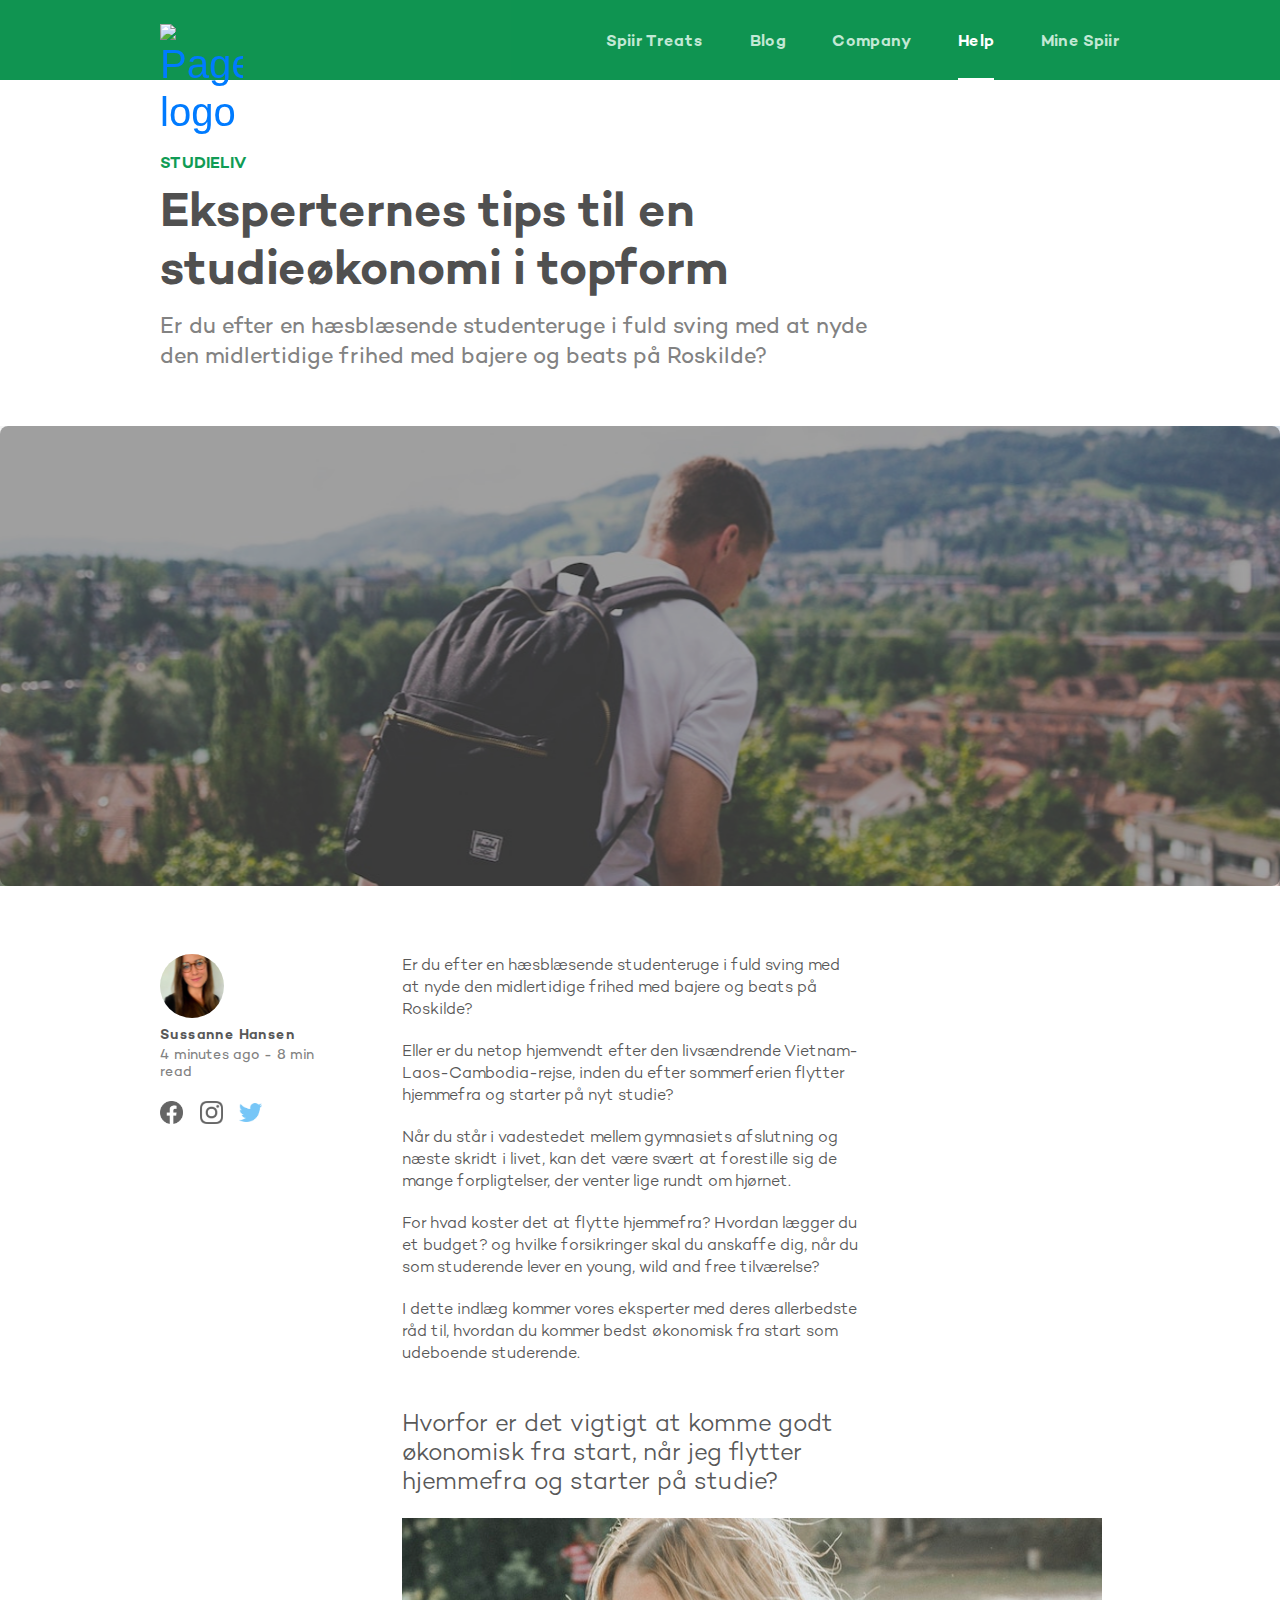
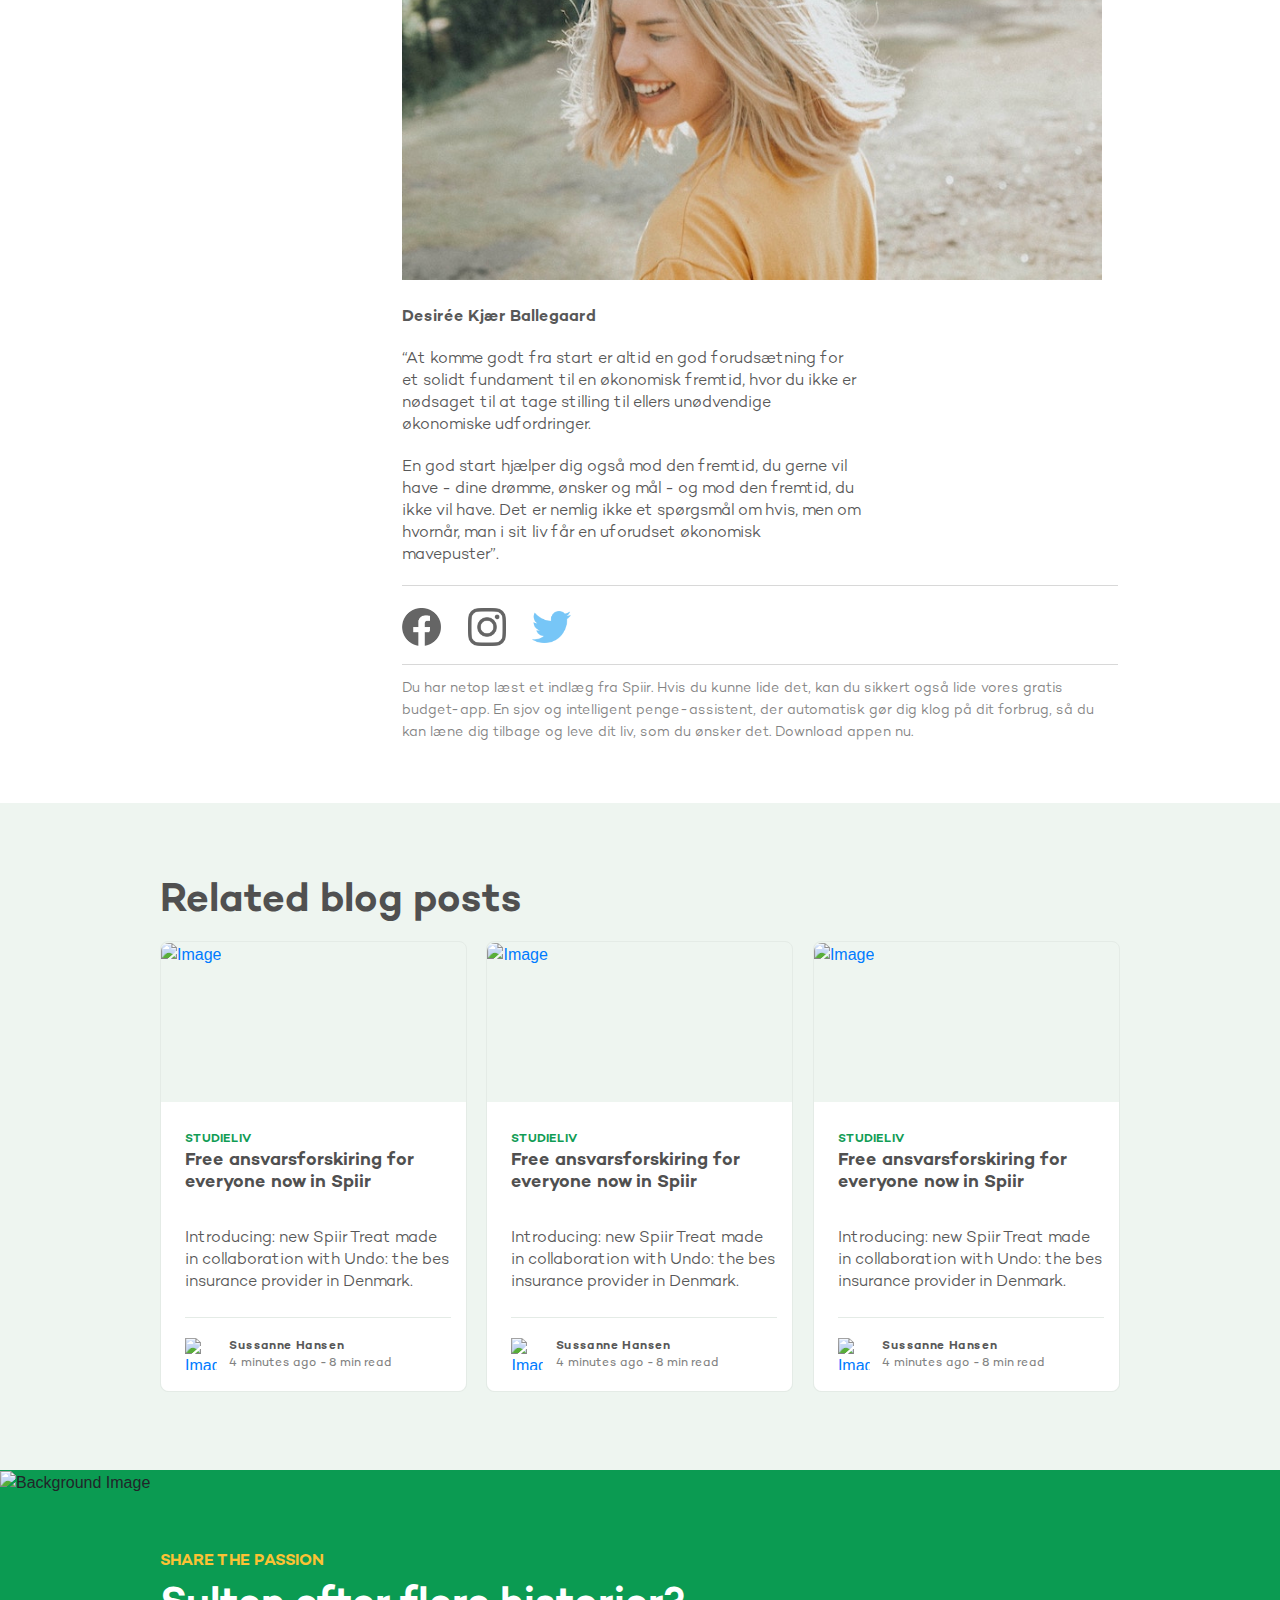
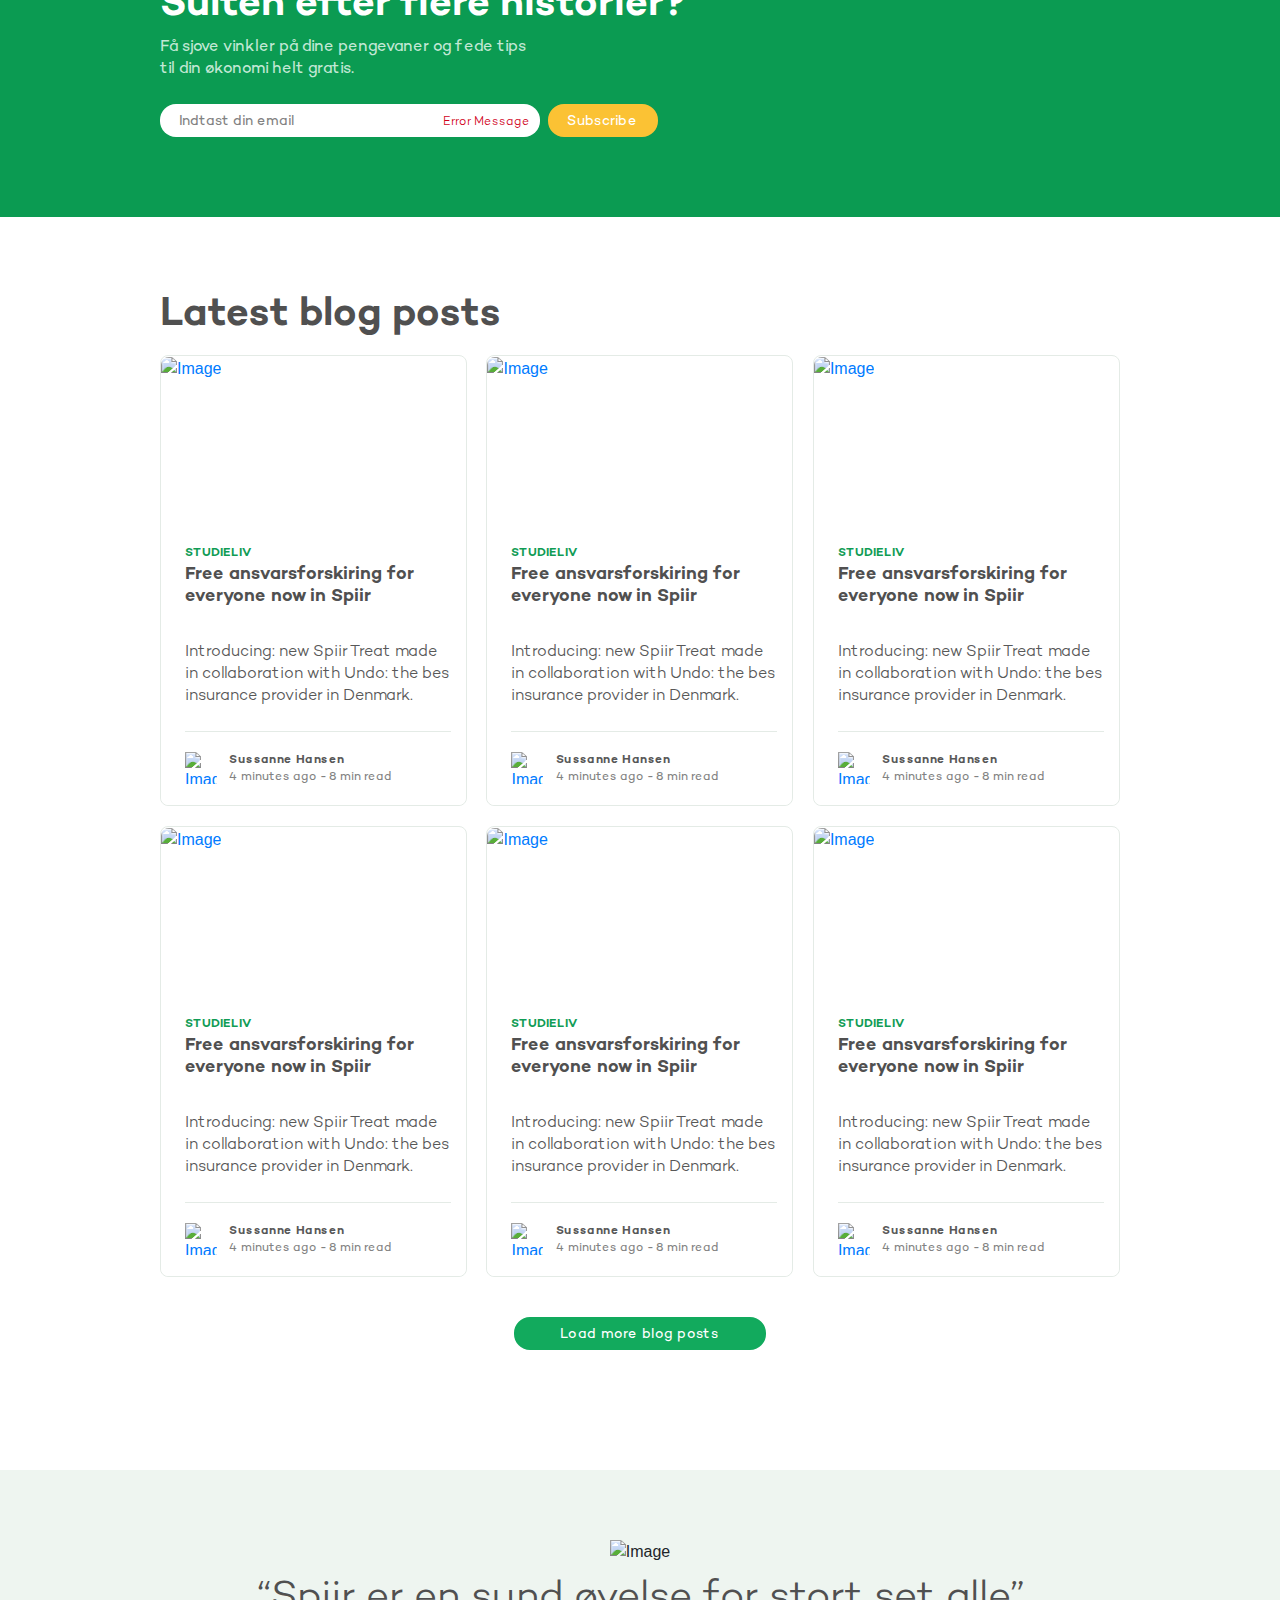
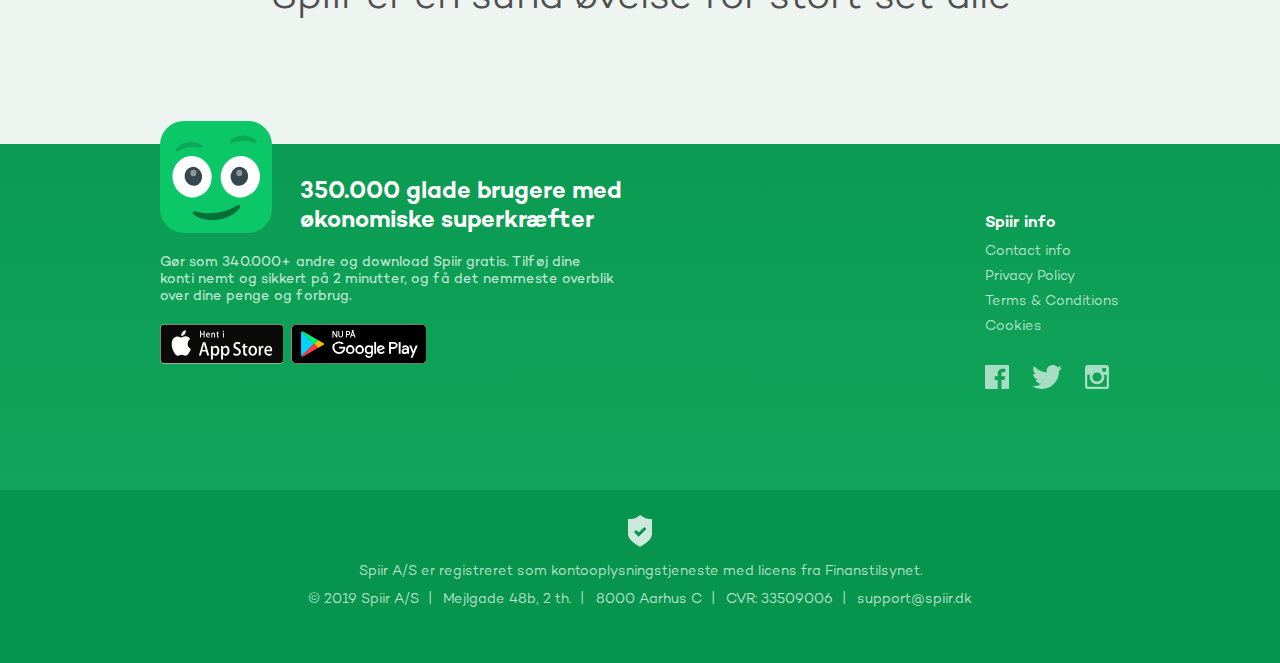
==== blog-detail.html @ e4aed077 "Improve behaviour" ====
<!DOCTYPE html>
<html>

<head>
    <title>Blog Detail</title>

    <meta charset="utf-8">
    <meta http-equiv="X-UA-Compatible" content="IE=edge">
    <meta name="viewport" content="width=device-width, initial-scale=1, maximum-scale=1.0, user-scalable=0">
    <meta name="description"
        content="This is an example of a meta description. This will often show up in search results.">

    <!-- Favicon -->
    <link rel="icon" type="image/png" href="">

    <!-- Styles -->
    <link href="assets/css/main.css" rel="stylesheet" type="text/css">
</head>

<body>
    <header>
        <div class="container">
            <div class="row">
                <div class="col-sm-12">
                    <div class="nav-icon-container hidden-lg hidden-md">
                        <div class="nav-icon"></div>
                    </div>
                    <div class="logo-container">
                        <h1>
                            <a href="/">
                                <img class="logo" src="./assets/images/logo.svg" alt="Page logo" />
                            </a>
                        </h1>
                    </div>
                    <nav>
                        <ul>
                            <li>
                                <a href="#">Spiir Treats</a>
                            </li>
                            <li>
                                <a href="#">Blog</a>
                            </li>
                            <li>
                                <a href="#">Company</a>
                            </li>
                            <li class="active">
                                <a href="#">Help</a>
                            </li>
                            <li>
                                <a href="#">Mine Spiir</a>
                            </li>
                        </ul>
                    </nav>
                </div>
            </div>
        </div>
    </header>
    <main>
        <div class="container">
            <div class="row">
                <div class="col-lg-9 col-12">
                    <div class="blog-detail-intro-container">
                        <h5>Studieliv</h5>
                        <h2>Eksperternes tips til en studieøkonomi i topform</h2>
                        <p>Er du efter en hæsblæsende studenteruge i fuld sving med at nyde den midlertidige frihed med
                            bajere og beats på Roskilde?</p>
                    </div>
                </div>
            </div>
        </div>
        <div class="blog-detail-img-container"
            style="background-image: url('/assets/images/images/blog-carousel-image@2x.png')"></div>
        <div class="container">
            <div class="row">
                <div class="col-12">
                    <div class="blog-detail-content-container">
                        <div class="blog-author-container">
                            <div class="blog-author">
                                <div class="img-container">
                                    <img src="/assets/images/images/blog-detail-author-img.svg" alt="Image">
                                </div>
                                <div class="blog-author-info">
                                    <span class="name">Sussanne Hansen</span>
                                    <span class="time">4 minutes ago - 8 min read</span>
                                </div>
                            </div>
                            <div class="blog-social">
                                <ul>
                                    <li>
                                        <a href="#" class="fcb-icon">
                                            <img src="/assets/images/icons/blog-fcb.svg" alt="Social Image">
                                        </a>
                                    </li>
                                    <li>
                                        <a href="#" class="insta-icon">
                                            <img src="/assets/images/icons/blog-insta.svg" alt="Social Image">
                                        </a>
                                    </li>
                                    <li>
                                        <a href="#" class="twitter-icon">
                                            <img src="/assets/images/icons/blog-twitter.svg" alt="Social Image">
                                        </a>
                                    </li>
                                </ul>
                            </div>
                        </div>
                        <div class="blog-detail-content">
                            <p>Er du efter en hæsblæsende studenteruge i fuld sving med at nyde den midlertidige frihed
                                med
                                bajere og beats på Roskilde?</p>

                            <p>Eller er du netop hjemvendt efter den livsændrende Vietnam-Laos-Cambodia-rejse, inden du
                                efter sommerferien flytter hjemmefra og starter på nyt studie?</p>

                            <p>Når du står i vadestedet mellem gymnasiets afslutning og næste skridt i livet, kan det
                                være
                                svært at forestille sig de mange forpligtelser, der venter lige rundt om hjørnet.</p>

                            <p>For hvad koster det at flytte hjemmefra? Hvordan lægger du et budget? og hvilke
                                forsikringer
                                skal du anskaffe dig, når du som studerende lever en young, wild and free tilværelse?
                            </p>

                            <p>I dette indlæg kommer vores eksperter med deres allerbedste råd til, hvordan du kommer
                                bedst
                                økonomisk fra start som udeboende studerende.</p>
                            <br>
                            <h4>Hvorfor er det vigtigt at komme godt økonomisk fra start, når jeg flytter hjemmefra og
                                starter på studie?</h4>
                            <img src="/assets/images/images/blog-img@2x.png" alt="Image">
                            <p><b>Desirée Kjær Ballegaard</b></p>
                            <p>“At komme godt fra start er altid en god forudsætning for et solidt fundament til en
                                økonomisk fremtid, hvor du ikke er nødsaget til at tage stilling til ellers unødvendige
                                økonomiske udfordringer.</p>

                            <p>En god start hjælper dig også mod den fremtid, du gerne vil have - dine drømme, ønsker og
                                mål - og mod den fremtid, du ikke vil have. Det er nemlig ikke et spørgsmål om hvis, men
                                om
                                hvornår, man i sit liv får en uforudset økonomisk mavepuster”.</p>
                            <div class="blog-detail-footer">
                                <div class="blog-social">
                                    <ul>
                                        <li>
                                            <a href="#" class="fcb-icon">
                                                <img src="/assets/images/icons/blog-fcb.svg" alt="Social Image">
                                            </a>
                                        </li>
                                        <li>
                                            <a href="#" class="insta-icon">
                                                <img src="/assets/images/icons/blog-insta.svg" alt="Social Image">
                                            </a>
                                        </li>
                                        <li>
                                            <a href="#" class="twitter-icon">
                                                <img src="/assets/images/icons/blog-twitter.svg" alt="Social Image">
                                            </a>
                                        </li>
                                    </ul>
                                </div>
                                <p>Du har netop læst et indlæg fra Spiir. Hvis du kunne lide det, kan du sikkert også
                                    lide
                                    vores gratis budget-app. En sjov og intelligent penge-assistent, der automatisk gør
                                    dig
                                    klog på dit forbrug, så du kan læne dig tilbage og leve dit liv, som du ønsker det.
                                    Download appen nu.</p>
                            </div>
                        </div>
                    </div>
                </div>
            </div>
        </div>
        <div class="grayBackground">
            <div class="container medium-top-spacing">
                <div class="row">
                    <div class="col-12">
                        <h2>Related blog posts</h2>
                        <div class="blog-more-load-container">
                            <a href="#" class="blog-item-container">
                                <div class="blog-img-container">
                                    <img src="/assets/images/images/blog-filter-5@2x.png" alt="Image">
                                </div>
                                <div class="filtr-item-content">
                                    <h5>Studieliv</h5>
                                    <h4>Free ansvarsforskiring for everyone now in Spiir</h4>
                                    <p>Introducing: new Spiir Treat made in collaboration with Undo: the bes
                                        insurance provider in Denmark.</p>
                                    <div class="blog-author">
                                        <div class="img-container">
                                            <img src="/assets/images/images/blog-author-img.svg" alt="Image">
                                        </div>
                                        <div class="blog-author-info">
                                            <span class="name">Sussanne Hansen</span>
                                            <span class="time">4 minutes ago - 8 min read</span>
                                        </div>
                                    </div>
                                </div>
                            </a>
                            <a href="#" class="blog-item-container">
                                <div class="blog-img-container">
                                    <img src="/assets/images/images/blog-filter-6@2x.png" alt="Image">
                                </div>
                                <div class="filtr-item-content">
                                    <h5>Studieliv</h5>
                                    <h4>Free ansvarsforskiring for everyone now in Spiir</h4>
                                    <p>Introducing: new Spiir Treat made in collaboration with Undo: the bes
                                        insurance provider in Denmark.</p>
                                    <div class="blog-author">
                                        <div class="img-container">
                                            <img src="/assets/images/images/blog-author-img.svg" alt="Image">
                                        </div>
                                        <div class="blog-author-info">
                                            <span class="name">Sussanne Hansen</span>
                                            <span class="time">4 minutes ago - 8 min read</span>
                                        </div>
                                    </div>
                                </div>
                            </a>
                            <a href="#" class="blog-item-container">
                                <div class="blog-img-container">
                                    <img src="/assets/images/images/blog-filter-7@2x.png" alt="Image">
                                </div>
                                <div class="filtr-item-content">
                                    <h5>Studieliv</h5>
                                    <h4>Free ansvarsforskiring for everyone now in Spiir</h4>
                                    <p>Introducing: new Spiir Treat made in collaboration with Undo: the bes
                                        insurance provider in Denmark.</p>
                                    <div class="blog-author">
                                        <div class="img-container">
                                            <img src="/assets/images/images/blog-author-img.svg" alt="Image">
                                        </div>
                                        <div class="blog-author-info">
                                            <span class="name">Sussanne Hansen</span>
                                            <span class="time">4 minutes ago - 8 min read</span>
                                        </div>
                                    </div>
                                </div>
                            </a>
                        </div>
                    </div>
                </div>
            </div>
        </div>
        <div class="jarallax-container green-container">
            <div class="jarallax">
                <img class="jarallax-img" src="/assets/images/images/subscribe-bg.svg" alt="Background Image">
            </div>
            <div class="container">
                <div class="row">
                    <div class="col-lg-7 col-12">
                        <h5>Share the passion</h5>
                        <h2>Sulten efter flere historier?</h2>
                        <p>Få sjove vinkler på dine pengevaner og fede tips til din økonomi helt gratis.</p>
                        <div class="subscribe-form">
                            <div class="form-group error">
                                <div class="input-group">
                                    <input type="text" id="fullName" placeholder="Indtast din email">
                                    <span class="error-msg">Error Message</span>
                                </div>
                            </div>
                            <a href="#" class="primary-btn orange-btn no-icon">Subscribe</a>
                        </div>
                    </div>
                </div>
            </div>
        </div>
        <div class="container medium-top-spacing">
            <div class="row">
                <div class="col-12">
                    <h2>Latest blog posts</h2>
                    <div class="blog-more-load-container">
                        <a href="#" class="blog-item-container">
                            <div class="blog-img-container">
                                <img src="/assets/images/images/blog-filter-5@2x.png" alt="Image">
                            </div>
                            <div class="filtr-item-content">
                                <h5>Studieliv</h5>
                                <h4>Free ansvarsforskiring for everyone now in Spiir</h4>
                                <p>Introducing: new Spiir Treat made in collaboration with Undo: the bes
                                    insurance provider in Denmark.</p>
                                <div class="blog-author">
                                    <div class="img-container">
                                        <img src="/assets/images/images/blog-author-img.svg" alt="Image">
                                    </div>
                                    <div class="blog-author-info">
                                        <span class="name">Sussanne Hansen</span>
                                        <span class="time">4 minutes ago - 8 min read</span>
                                    </div>
                                </div>
                            </div>
                        </a>
                        <a href="#" class="blog-item-container">
                            <div class="blog-img-container">
                                <img src="/assets/images/images/blog-filter-6@2x.png" alt="Image">
                            </div>
                            <div class="filtr-item-content">
                                <h5>Studieliv</h5>
                                <h4>Free ansvarsforskiring for everyone now in Spiir</h4>
                                <p>Introducing: new Spiir Treat made in collaboration with Undo: the bes
                                    insurance provider in Denmark.</p>
                                <div class="blog-author">
                                    <div class="img-container">
                                        <img src="/assets/images/images/blog-author-img.svg" alt="Image">
                                    </div>
                                    <div class="blog-author-info">
                                        <span class="name">Sussanne Hansen</span>
                                        <span class="time">4 minutes ago - 8 min read</span>
                                    </div>
                                </div>
                            </div>
                        </a>
                        <a href="#" class="blog-item-container">
                            <div class="blog-img-container">
                                <img src="/assets/images/images/blog-filter-7@2x.png" alt="Image">
                            </div>
                            <div class="filtr-item-content">
                                <h5>Studieliv</h5>
                                <h4>Free ansvarsforskiring for everyone now in Spiir</h4>
                                <p>Introducing: new Spiir Treat made in collaboration with Undo: the bes
                                    insurance provider in Denmark.</p>
                                <div class="blog-author">
                                    <div class="img-container">
                                        <img src="/assets/images/images/blog-author-img.svg" alt="Image">
                                    </div>
                                    <div class="blog-author-info">
                                        <span class="name">Sussanne Hansen</span>
                                        <span class="time">4 minutes ago - 8 min read</span>
                                    </div>
                                </div>
                            </div>
                        </a>
                        <a href="#" class="blog-item-container">
                            <div class="blog-img-container">
                                <img src="/assets/images/images/blog-filter-5@2x.png" alt="Image">
                            </div>
                            <div class="filtr-item-content">
                                <h5>Studieliv</h5>
                                <h4>Free ansvarsforskiring for everyone now in Spiir</h4>
                                <p>Introducing: new Spiir Treat made in collaboration with Undo: the bes
                                    insurance provider in Denmark.</p>
                                <div class="blog-author">
                                    <div class="img-container">
                                        <img src="/assets/images/images/blog-author-img.svg" alt="Image">
                                    </div>
                                    <div class="blog-author-info">
                                        <span class="name">Sussanne Hansen</span>
                                        <span class="time">4 minutes ago - 8 min read</span>
                                    </div>
                                </div>
                            </div>
                        </a>
                        <a href="#" class="blog-item-container">
                            <div class="blog-img-container">
                                <img src="/assets/images/images/blog-filter-6@2x.png" alt="Image">
                            </div>
                            <div class="filtr-item-content">
                                <h5>Studieliv</h5>
                                <h4>Free ansvarsforskiring for everyone now in Spiir</h4>
                                <p>Introducing: new Spiir Treat made in collaboration with Undo: the bes
                                    insurance provider in Denmark.</p>
                                <div class="blog-author">
                                    <div class="img-container">
                                        <img src="/assets/images/images/blog-author-img.svg" alt="Image">
                                    </div>
                                    <div class="blog-author-info">
                                        <span class="name">Sussanne Hansen</span>
                                        <span class="time">4 minutes ago - 8 min read</span>
                                    </div>
                                </div>
                            </div>
                        </a>
                        <a href="#" class="blog-item-container">
                            <div class="blog-img-container">
                                <img src="/assets/images/images/blog-filter-7@2x.png" alt="Image">
                            </div>
                            <div class="filtr-item-content">
                                <h5>Studieliv</h5>
                                <h4>Free ansvarsforskiring for everyone now in Spiir</h4>
                                <p>Introducing: new Spiir Treat made in collaboration with Undo: the bes
                                    insurance provider in Denmark.</p>
                                <div class="blog-author">
                                    <div class="img-container">
                                        <img src="/assets/images/images/blog-author-img.svg" alt="Image">
                                    </div>
                                    <div class="blog-author-info">
                                        <span class="name">Sussanne Hansen</span>
                                        <span class="time">4 minutes ago - 8 min read</span>
                                    </div>
                                </div>
                            </div>
                        </a>
                        <div class="btn-container">
                            <button class="primary-btn no-icon">Load more blog posts</button>
                            <!-- <a href="#" class="primary-btn no-icon">Load more blog posts</a> -->
                        </div>
                    </div>
                </div>
            </div>
        </div>
        <div class="grayBackground">
            <div class="container">
                <div class="row">
                    <div class="col-12">
                        <div class="testimonial-container">
                            <img src="/assets/images/icons/testimonial-logo.svg" alt="Image">
                            <p>“Spiir er en sund øvelse for stort set alle”</p>
                            <div class="star-container four-star"></div>
                        </div>
                    </div>
                </div>
            </div>
        </div>
    </main>
    <footer>
        <div class="container">
            <div class="row">
                <div class="col-xl-10 col-lg-9 col-md-8 col-12">
                    <div class="footer-content">
                        <div class="footer-content-intro">
                            <img src="/assets/images/icons/footer-logo.svg" alt="Image">
                            <h4>350.000 glade brugere med økonomiske superkræfter</h4>
                        </div>
                        <p>Gør som 340.000+ andre og download Spiir gratis. Tilføj dine konti nemt og sikkert på 2
                            minutter, og få det nemmeste overblik over dine penge og forbrug.</p>
                        <div class="download-container">
                            <a href="#" target="_blank" class="ios-icon"></a>
                            <a href="#" target="_blank" class="android-icon"></a>
                        </div>
                    </div>
                </div>
                <div class="col-xl-2 col-lg-3 col-md-4 col-12">
                    <div class="footer-links">
                        <span>Spiir info</span>
                        <ul>
                            <li><a href="#">Contact info</a></li>
                            <li><a href="#">Privacy Policy</a></li>
                            <li><a href="#">Terms & Conditions</a></li>
                            <li><a href="#">Cookies</a></li>
                        </ul>
                        <div class="footer-social-links">
                            <ul>
                                <li>
                                    <a href="#"><img src="/assets/images/icons/footer-fcb.svg" alt="Image"></a>
                                </li>
                                <li>
                                    <a href="#"><img src="/assets/images/icons/footer-twitter.svg" alt="Image"></a>
                                </li>
                                <li>
                                    <a href="#"><img src="/assets/images/icons/footer-insta.svg" alt="Image"></a>
                                </li>
                            </ul>
                        </div>
                    </div>
                </div>
            </div>
        </div>
        <div class="footer-info-container">
            <div class="container">
                <div class="row">
                    <div class="col-12">
                        <img src="/assets/images/icons/footer-secure.svg" alt="Image">
                        <p>Spiir A/S er registreret som kontooplysningstjeneste med licens fra Finanstilsynet.</p>
                        <ul>
                            <li>© 2019 Spiir A/S</li>
                            <li>Mejlgade 48b, 2 th.</li>
                            <li>8000 Aarhus C</li>
                            <li>CVR: 33509006</li>
                            <li><a href="mailto:support@spiir.dk">support@spiir.dk</a></li>
                        </ul>
                    </div>
                </div>
            </div>
        </div>
    </footer>
    <script type="text/javascript" src="assets/scripts/jquery-3.3.1.min.js"></script>
    <script type="text/javascript" src="assets/scripts/bootstrap.min.js"></script>
    <script type="text/javascript" src="assets/scripts/aos.min.js"></script>
    <script type="text/javascript" src="assets/scripts/slick.min.js"></script>
    <script type="text/javascript" src="assets/scripts/jarallax-element.min.js"></script>
    <script type="text/javascript" src="assets/scripts/jarallax-video.min.js"></script>
    <script type="text/javascript" src="assets/scripts/jarallax.min.js"></script>
    <script type="text/javascript" src="assets/scripts/jquery.filterizr.min.js"></script>
    <script type="text/javascript" src="assets/scripts/main.js"></script>
</body>

</html>
---- assets/css/main.css ----
@import url("bootstrap.min.css");
@import url("aos.min.css");
@import url("slick/slick-theme.min.css");
@import url("slick/slick.min.css");
@media (max-width: 767px) {
  .hidden-xs {
    display: none !important; } }

@media (min-width: 768px) and (max-width: 991px) {
  .hidden-sm {
    display: none !important; } }

@media (min-width: 992px) and (max-width: 1199px) {
  .hidden-md {
    display: none !important; } }

@media (min-width: 1200px) {
  .hidden-lg {
    display: none !important; } }

.visible-xs {
  display: none !important; }
  @media (max-width: 767px) {
    .visible-xs {
      display: block !important; } }

@media (min-width: 1200px) {
  .container {
    max-width: 990px; } }
@media (min-width: 1200px) {
  .container.img-container {
    max-width: 1440px; } }

main {
  margin-top: 80px; }
  @media (min-width: 768px) and (max-width: 991px) {
    main {
      overflow: hidden; } }
  @media (max-width: 767px) {
    main {
      overflow: hidden; } }

h1 {
  padding: 0;
  margin: 0; }

h2 {
  color: #505050;
  font-family: "Campton Semi Bold";
  font-size: 40px;
  line-height: 48px;
  margin-bottom: 20px; }

h3 {
  font-family: "Campton Semi Bold";
  font-size: 28px;
  line-height: 34px;
  color: #505050; }

h4 {
  font-family: "Campton Semi Bold";
  font-size: 24px;
  line-height: 29px;
  color: #505050; }

h5 {
  font-family: "Campton Semi Bold";
  text-transform: uppercase;
  font-size: 16px;
  line-height: 19px;
  color: #109C55; }

p {
  font-family: "Campton Book";
  color: #585858;
  font-size: 16px;
  line-height: 22px;
  margin-bottom: 20px; }

.subtitle {
  font-family: "Campton Semi Bold";
  font-size: 18px;
  line-height: 22px;
  display: block;
  margin: 30px 0 10px 0; }

a {
  position: relative; }
  a:focus {
    outline: none;
    text-decoration: none; }
  a:hover {
    text-decoration: none;
    color: inherit; }
  a:active {
    outline: none;
    text-decoration: none; }
  a:visited {
    outline: none;
    text-decoration: none; }

.flex-row {
  display: -webkit-box;
  display: -ms-flexbox;
  display: flex;
  -ms-flex-wrap: wrap;
  flex-wrap: wrap; }
  @media (max-width: 767px) {
    .flex-row {
      display: initial;
      display: initial;
      display: block;
      -ms-flex-wrap: initial;
      flex-wrap: initial; } }
  .flex-row:before, .flex-row:after {
    display: none;
    display: none; }
  .flex-row > [class*='col-'] {
    display: -webkit-box;
    display: -ms-flexbox;
    display: flex;
    -webkit-box-orient: vertical;
    -webkit-box-direction: normal;
    -ms-flex-direction: column;
    flex-direction: column; }
    @media (max-width: 767px) {
      .flex-row > [class*='col-'] {
        display: initial;
        display: initial;
        display: block;
        -webkit-box-orient: initial;
        -webkit-box-direction: initial;
        -ms-flex-direction: initial;
        flex-direction: initial; } }

.primary-btn {
  background-color: #12AA5D;
  border: 2px solid #12AA5D;
  color: #ffffff;
  font-size: 14px;
  line-height: 14px;
  padding: 8px 19px 7px 17px;
  text-align: center;
  border-radius: 16px;
  letter-spacing: 0.02em;
  position: relative;
  z-index: 1;
  display: inline-block;
  text-transform: uppercase;
  -webkit-transition: all 0.5s ease;
  -moz-transition: all 0.5s ease;
  -o-transition: all 0.5s ease;
  transition: all 0.5s ease;
  font-family: "Campton Book";
  text-transform: initial;
  margin-top: 5px; }
  .primary-btn:hover {
    text-decoration: none;
    outline: 0;
    color: #12AA5D;
    background: #ffffff; }
  .primary-btn:focus {
    text-decoration: none;
    outline: 0;
    color: #12AA5D; }
  .primary-btn:active {
    outline: 0; }
  .primary-btn:after {
    content: "";
    display: inline-block;
    background-repeat: no-repeat;
    background-size: cover;
    background-image: url("/assets/images/icons/light-green-right-icon.svg");
    width: 8px;
    height: 12px;
    position: relative;
    top: 1px;
    margin-left: 18px;
    -webkit-transition: all 0.5s ease;
    -moz-transition: all 0.5s ease;
    -o-transition: all 0.5s ease;
    transition: all 0.5s ease; }
  .primary-btn.orange-btn {
    background-color: #FBC234;
    border-color: #FBC234; }
    .primary-btn.orange-btn:hover {
      background: #ffffff;
      color: #FBC234; }
      .primary-btn.orange-btn:hover:after {
        background-image: url("/assets/images/icons/hover-light-orange-right-icon.svg"); }
    .primary-btn.orange-btn:focus {
      background: #ffffff;
      color: #FBC234; }
      .primary-btn.orange-btn:focus:after {
        background-image: url("/assets/images/icons/hover-light-orange-right-icon.svg"); }
    .primary-btn.orange-btn:after {
      background-image: url("/assets/images/icons/light-orange-right-icon.svg"); }
  .primary-btn.no-icon:after {
    display: none; }

@media (max-width: 768px) {
  .container {
    max-width: 100%; } }

.grayBackground {
  background-color: #EEF5F0; }

.greenBackground {
  background-color: #0B9B52; }

.top-spacing {
  padding-top: 80px; }

.medium-top-spacing {
  padding-top: 70px; }

.add-spacing {
  padding-top: 80px;
  padding-bottom: 100px; }

.small-spacing {
  padding-top: 50px;
  padding-bottom: 100px; }

.half-width {
  width: 50%; }
  @media (max-width: 767px) {
    .half-width {
      width: 100%; } }

@font-face {
  font-family: 'Campton Book Italic';
  src: url("../fonts/campton-book-italic/Campton-BookItalic.eot");
  src: url("../fonts/campton-book-italic/Campton-BookItalic.eot?#iefix") format("embedded-opentype"), url("../fonts/campton-book-italic/Campton-BookItalic.woff2") format("woff2"), url("../fonts/campton-book-italic/Campton-BookItalic.woff") format("woff"), url("../fonts/campton-book-italic/Campton-BookItalic.ttf") format("truetype"), url("../fonts/campton-book-italic/Campton-BookItalic.svg#Campton-BookItalic") format("svg");
  font-weight: normal;
  font-style: italic; }
@font-face {
  font-family: 'Campton Bold';
  src: url("../fonts/campton-bold/Campton-Bold.eot");
  src: url("../fonts/campton-bold/Campton-Bold.eot?#iefix") format("embedded-opentype"), url("../fonts/campton-bold/Campton-Bold.woff2") format("woff2"), url("../fonts/campton-bold/Campton-Bold.woff") format("woff"), url("../fonts/campton-bold/Campton-Bold.ttf") format("truetype"), url("../fonts/campton-bold/Campton-Bold.svg#Campton-Bold") format("svg");
  font-weight: bold;
  font-style: normal; }
@font-face {
  font-family: 'Campton Book';
  src: url("../fonts/campton-book/Campton-Book.eot");
  src: url("../fonts/campton-book/Campton-Book.eot?#iefix") format("embedded-opentype"), url("../fonts/campton-book/Campton-Book.woff2") format("woff2"), url("../fonts/campton-book/Campton-Book.woff") format("woff"), url("../fonts/campton-book/Campton-Book.ttf") format("truetype"), url("../fonts/campton-book/Campton-Book.svg#Campton-Book") format("svg");
  font-weight: normal;
  font-style: normal; }
@font-face {
  font-family: 'Campton Extra Light';
  src: url("../fonts/campton-extra-light/Campton-ExtraLight.eot");
  src: url("../fonts/campton-extra-light/Campton-ExtraLight.eot?#iefix") format("embedded-opentype"), url("../fonts/campton-extra-light/Campton-ExtraLight.woff2") format("woff2"), url("../fonts/campton-extra-light/Campton-ExtraLight.woff") format("woff"), url("../fonts/campton-extra-light/Campton-ExtraLight.ttf") format("truetype"), url("../fonts/campton-extra-light/Campton-ExtraLight.svg#Campton-ExtraLight") format("svg");
  font-weight: 200;
  font-style: normal; }
@font-face {
  font-family: 'Campton Light';
  src: url("../fonts/campton-light/Campton-Light.eot");
  src: url("../fonts/campton-light/Campton-Light.eot?#iefix") format("embedded-opentype"), url("../fonts/campton-light/Campton-Light.woff2") format("woff2"), url("../fonts/campton-light/Campton-Light.woff") format("woff"), url("../fonts/campton-light/Campton-Light.ttf") format("truetype"), url("../fonts/campton-light/Campton-Light.svg#Campton-Light") format("svg");
  font-weight: 300;
  font-style: normal; }
@font-face {
  font-family: 'Campton Medium';
  src: url("../fonts/campton-medium/Campton-Medium.eot");
  src: url("../fonts/campton-medium/Campton-Medium.eot?#iefix") format("embedded-opentype"), url("../fonts/campton-medium/Campton-Medium.woff2") format("woff2"), url("../fonts/campton-medium/Campton-Medium.woff") format("woff"), url("../fonts/campton-medium/Campton-Medium.ttf") format("truetype"), url("../fonts/campton-medium/Campton-Medium.svg#Campton-Medium") format("svg");
  font-weight: 500;
  font-style: normal; }
@font-face {
  font-family: 'Campton Semi Bold';
  src: url("../fonts/campton-semi-bold/Campton-SemiBold.eot");
  src: url("../fonts/campton-semi-bold/Campton-SemiBold.eot?#iefix") format("embedded-opentype"), url("../fonts/campton-semi-bold/Campton-SemiBold.woff2") format("woff2"), url("../fonts/campton-semi-bold/Campton-SemiBold.woff") format("woff"), url("../fonts/campton-semi-bold/Campton-SemiBold.ttf") format("truetype"), url("../fonts/campton-semi-bold/Campton-SemiBold.svg#Campton-SemiBold") format("svg");
  font-weight: 600;
  font-style: normal; }
@font-face {
  font-family: 'Campton Semi Bold Italic';
  src: url("../fonts/campton-semi-bold-italic/Campton-SemiBoldItalic.eot");
  src: url("../fonts/campton-semi-bold-italic/Campton-SemiBoldItalic.eot?#iefix") format("embedded-opentype"), url("../fonts/campton-semi-bold-italic/Campton-SemiBoldItalic.woff2") format("woff2"), url("../fonts/campton-semi-bold-italic/Campton-SemiBoldItalic.woff") format("woff"), url("../fonts/campton-semi-bold-italic/Campton-SemiBoldItalic.ttf") format("truetype"), url("../fonts/campton-semi-bold-italic/Campton-SemiBoldItalic.svg#Campton-SemiBoldItalic") format("svg");
  font-weight: 600;
  font-style: italic; }
body {
  overflow-x: hidden; }
  @media (min-width: 768px) and (max-width: 991px) {
    body main {
      margin-top: 90px; } }
  @media (max-width: 767px) {
    body main {
      margin-top: 78px; } }
  body.menu-open {
    overflow-y: hidden; }
    body.menu-open header .nav-icon {
      background: transparent;
      transition: top 300ms cubic-bezier(0.23, 1, 0.32, 1), transform 300ms 300ms cubic-bezier(0.23, 1, 0.32, 1); }
      body.menu-open header .nav-icon:before {
        opacity: 0;
        bottom: 0;
        transform: rotate(-45deg);
        transition: bottom 300ms cubic-bezier(0.23, 1, 0.32, 1), transform 300ms 300ms cubic-bezier(0.23, 1, 0.32, 1); }
      body.menu-open header .nav-icon:after {
        opacity: 0;
        top: 0;
        transform: rotate(45deg);
        transition: top 300ms cubic-bezier(0.23, 1, 0.32, 1), transform 300ms 300ms cubic-bezier(0.23, 1, 0.32, 1); }
    @media (min-width: 768px) and (max-width: 991px) {
      body.menu-open header:before {
        content: "";
        position: absolute;
        left: 0;
        top: 0;
        height: 100vh;
        background-color: rgba(255, 255, 255, 0.98);
        width: 5px; }
      body.menu-open header:after {
        content: "";
        position: absolute;
        right: 0;
        top: 0;
        height: 100vh;
        background-color: rgba(255, 255, 255, 0.98);
        width: 5px; } }
    body.menu-open nav {
      margin-left: 0%; }
      @media (min-width: 768px) and (max-width: 991px) {
        body.menu-open nav {
          width: 100%; } }
    body.menu-open footer {
      margin-left: 100%; }
      @media (max-width: 767px) {
        body.menu-open footer {
          float: left;
          overflow: hidden;
          height: 0; } }
      @media (min-width: 768px) and (max-width: 991px) {
        body.menu-open footer {
          float: left;
          overflow: hidden;
          height: 0; } }

header {
  background-color: #12aa5d;
  z-index: 99;
  -webkit-transition: all 0.5s;
  -moz-transition: all 0.5s;
  transition: all 0.5s;
  width: 100%;
  position: fixed;
  top: 0;
  left: 0;
  right: 0; }
  header:before {
    content: "";
    width: 100%;
    height: 100%;
    background: rgba(0, 0, 0, 0.13);
    position: absolute;
    top: 0;
    left: 0; }
  @media (max-width: 767px) {
    header {
      height: 78px; } }
  header .nav-icon-container {
    position: absolute;
    top: 26px;
    right: 16px;
    width: 24px;
    height: 24px; }
  header .nav-icon {
    width: 24px;
    height: 2.5px;
    position: absolute;
    top: -4px;
    right: 0px;
    transform: translateY(16px);
    -webkit-transform: translateY(16px);
    -moz-transform: translateY(16px);
    -ms-transform: translateY(16px);
    -o-transform: translateY(16px);
    background: #6D645D;
    transition: all 0ms 300ms; }
    header .nav-icon:before {
      width: 24px;
      height: 2.5px;
      content: "";
      position: absolute;
      left: 0;
      bottom: 9px;
      background: #6D645D;
      transition: bottom 300ms 300ms cubic-bezier(0.23, 1, 0.32, 1), transform 300ms cubic-bezier(0.23, 1, 0.32, 1); }
    header .nav-icon:after {
      width: 24px;
      height: 2.5px;
      content: "";
      position: absolute;
      left: 0;
      top: 9px;
      background: #6D645D;
      transition: top 300ms 300ms cubic-bezier(0.23, 1, 0.32, 1), transform 300ms cubic-bezier(0.23, 1, 0.32, 1); }
  header .logo-container {
    float: left;
    text-align: left;
    width: 83px;
    height: 39px;
    position: absolute;
    top: 23.5px;
    left: 15px;
    -webkit-transition: all 0.5s;
    -moz-transition: all 0.5s;
    transition: all 0.5s; }
    header .logo-container a {
      -webkit-transition: all 0.5s;
      -moz-transition: all 0.5s;
      transition: all 0.5s;
      position: relative; }
    header .logo-container .logo {
      height: auto;
      visibility: visible;
      opacity: 1;
      display: block; }
    header .logo-container img {
      width: 83px;
      height: 39px;
      -webkit-transition: all 0.5s;
      -moz-transition: all 0.5s;
      transition: all 0.5s;
      position: relative; }
  header nav {
    text-align: right;
    position: relative;
    margin: 0;
    background: none;
    display: inline-block;
    float: right;
    transition: margin-left 1s ease;
    -webkit-transition: margin-left 1s ease; }
    @media (max-width: 767px) {
      header nav {
        margin-left: -100%;
        width: 100%;
        position: absolute;
        top: 0;
        left: 0;
        height: 100vh;
        overflow-y: auto;
        background-color: rgba(255, 255, 255, 0.98); } }
    @media (max-width: 767px) and (orientation: landscape) {
      header nav {
        padding-bottom: 320px; } }
    @media (min-width: 768px) and (max-width: 991px) {
      header nav {
        margin-left: -100%;
        width: 0;
        position: absolute;
        top: 0;
        left: 0;
        height: 100vh;
        overflow-y: auto;
        background-color: rgba(255, 255, 255, 0.98); } }
    header nav ul {
      padding: 0;
      text-align: right;
      list-style: none;
      width: auto;
      display: block;
      margin-bottom: 0; }
      @media (max-width: 767px) {
        header nav ul {
          margin-left: 0;
          margin-top: 80px; } }
      @media (min-width: 768px) and (max-width: 991px) {
        header nav ul {
          margin-left: 0;
          margin-top: 80px; } }
      header nav ul li {
        list-style: none;
        display: inline-block;
        margin-bottom: 0;
        background: none;
        cursor: pointer;
        padding: 0 42px 0 0;
        position: relative; }
        @media (max-width: 767px) {
          header nav ul li {
            width: 100%;
            text-align: center;
            padding: 0;
            margin-bottom: 28px; } }
        @media (min-width: 992px) and (max-width: 1199px) {
          header nav ul li {
            padding-right: 20px; } }
        @media (min-width: 768px) and (max-width: 991px) {
          header nav ul li {
            width: 100%;
            text-align: center;
            padding: 0;
            margin-bottom: 28px; } }
        header nav ul li:last-child {
          padding-right: 0; }
          @media (max-width: 767px) {
            header nav ul li:last-child {
              margin-bottom: 0; } }
          @media (min-width: 768px) and (max-width: 991px) {
            header nav ul li:last-child {
              margin-bottom: 0; } }
        header nav ul li.active a {
          color: #ffffff; }
          header nav ul li.active a:before {
            visibility: visible;
            -webkit-transform: scaleX(1);
            -moz-transform: scaleX(1);
            -ms-transform: scaleX(1);
            -o-transform: scaleX(1);
            transform: scaleX(1); }
        header nav ul li a {
          position: relative;
          padding: 0;
          font-size: 16px;
          line-height: 16px;
          color: #C2E8D5;
          font-family: "Campton Semi Bold";
          letter-spacing: 0.02em;
          padding: 33px 0 31px 0;
          display: block; }
          @media (max-width: 767px) {
            header nav ul li a {
              font-size: 19px;
              letter-spacing: 0;
              line-height: 26px;
              display: inline-block; } }
          @media (min-width: 768px) and (max-width: 991px) {
            header nav ul li a {
              font-size: 19px;
              letter-spacing: 0;
              line-height: 26px;
              display: inline-block; } }
          header nav ul li a:hover {
            color: #ffffff; }
            header nav ul li a:hover:before {
              visibility: visible;
              -webkit-transform: scaleX(1);
              -moz-transform: scaleX(1);
              -ms-transform: scaleX(1);
              -o-transform: scaleX(1);
              transform: scaleX(1); }
          header nav ul li a:before {
            content: "";
            position: absolute;
            width: 100%;
            height: 2px;
            bottom: 0;
            left: 0;
            visibility: hidden;
            -webkit-transform: scaleX(0);
            -moz-transform: scaleX(0);
            -ms-transform: scaleX(0);
            -o-transform: scaleX(0);
            transform: scaleX(0);
            -webkit-transition: all 0.3s ease-in-out 0s;
            -moz-transition: all 0.3s ease-in-out 0s;
            -ms-transition: all 0.3s ease-in-out 0s;
            -o-transition: all 0.3s ease-in-out 0s;
            transition: all 0.3s ease-in-out 0s;
            background: #ffffff; }
          header nav ul li a:focus {
            text-decoration: none;
            outline: none; }
            header nav ul li a:focus:before {
              visibility: visible;
              -webkit-transform: scaleX(1);
              -moz-transform: scaleX(1);
              -ms-transform: scaleX(1);
              -o-transform: scaleX(1);
              transform: scaleX(1); }

footer {
  padding: 32px 0 0 0;
  background: linear-gradient(#0b9b52 0%, #12aa5d 100%); }
  footer .download-container {
    margin-top: 0; }
    footer .download-container a {
      margin-right: 3.5px; }
      footer .download-container a:before {
        height: 40px; }
      footer .download-container a.ios-icon:before {
        width: 123px;
        background: url("/assets/images/icons/footer-ios.svg"); }
      footer .download-container a.android-icon:before {
        width: 135px;
        background: url("/assets/images/icons/footer-android.svg"); }
  footer .footer-info-container {
    background-color: #07944D;
    text-align: center;
    padding: 25px 0 50px 0;
    margin-top: 101px; }
    footer .footer-info-container p {
      color: #C2E8D5;
      font-family: "Campton Light";
      font-size: 14px;
      line-height: 28px;
      margin-bottom: 0; }
    footer .footer-info-container ul {
      list-style: none;
      margin: 0;
      padding: 0; }
      footer .footer-info-container ul li {
        position: relative;
        color: #C2E8D5;
        font-family: "Campton Light";
        font-size: 14px;
        line-height: 28px;
        display: inline-block;
        margin-right: 20px; }
        footer .footer-info-container ul li:after {
          content: "|";
          color: #C2E8D5;
          font-size: 14px;
          line-height: 14px;
          position: absolute;
          top: 6px;
          right: -14px; }
        footer .footer-info-container ul li:last-child {
          margin-right: 0; }
          footer .footer-info-container ul li:last-child:after {
            display: none; }
        footer .footer-info-container ul li a {
          color: #C2E8D5;
          position: relative; }
          footer .footer-info-container ul li a:after {
            content: "";
            position: absolute;
            width: 100%;
            height: 1px;
            bottom: 0;
            left: 0;
            visibility: hidden;
            -webkit-transform: scaleX(0);
            -moz-transform: scaleX(0);
            -ms-transform: scaleX(0);
            -o-transform: scaleX(0);
            transform: scaleX(0);
            -webkit-transition: all 0.3s ease-in-out 0s;
            -moz-transition: all 0.3s ease-in-out 0s;
            -ms-transition: all 0.3s ease-in-out 0s;
            -o-transition: all 0.3s ease-in-out 0s;
            transition: all 0.3s ease-in-out 0s;
            background: #C2E8D5; }
          footer .footer-info-container ul li a:hover {
            color: #C2E8D5; }
            footer .footer-info-container ul li a:hover:after {
              visibility: visible;
              -webkit-transform: scaleX(1);
              -moz-transform: scaleX(1);
              -ms-transform: scaleX(1);
              -o-transform: scaleX(1);
              transform: scaleX(1); }
          footer .footer-info-container ul li a:focus {
            color: #C2E8D5; }
    footer .footer-info-container img {
      width: 23.89px;
      height: 31.83px;
      margin-bottom: 10px; }
  footer .footer-content {
    width: 70%;
    margin-top: -55px; }
    footer .footer-content h4 {
      color: #ffffff;
      vertical-align: bottom;
      display: inline-block;
      width: calc(100% - 142px);
      margin: 0; }
    footer .footer-content .footer-content-intro {
      margin-bottom: 20px; }
      footer .footer-content .footer-content-intro img {
        width: 112px;
        height: 112px;
        margin-right: 24px;
        vertical-align: bottom;
        display: inline-block; }
    footer .footer-content p {
      color: #C2E8D5;
      font-size: 14px;
      line-height: 17px;
      width: 82%; }
  footer .footer-links {
    margin-top: 36px; }
    footer .footer-links span {
      color: #ffffff;
      font-family: "Campton Semi Bold";
      font-size: 16px;
      line-height: 19px;
      margin-bottom: 7px;
      display: block; }
    footer .footer-links ul {
      list-style: none;
      margin: 0;
      padding: 0; }
      footer .footer-links ul li {
        position: relative; }
        footer .footer-links ul li:last-child {
          margin-right: 0; }
          footer .footer-links ul li:last-child:after {
            display: none; }
        footer .footer-links ul li a {
          color: #C2E8D5;
          position: relative;
          font-family: "Campton Light";
          font-size: 14px;
          line-height: 24px; }
          footer .footer-links ul li a:after {
            content: "";
            position: absolute;
            width: 100%;
            height: 1px;
            bottom: 0;
            left: 0;
            visibility: hidden;
            -webkit-transform: scaleX(0);
            -moz-transform: scaleX(0);
            -ms-transform: scaleX(0);
            -o-transform: scaleX(0);
            transform: scaleX(0);
            -webkit-transition: all 0.3s ease-in-out 0s;
            -moz-transition: all 0.3s ease-in-out 0s;
            -ms-transition: all 0.3s ease-in-out 0s;
            -o-transition: all 0.3s ease-in-out 0s;
            transition: all 0.3s ease-in-out 0s;
            background: #C2E8D5; }
          footer .footer-links ul li a:hover {
            color: #C2E8D5; }
            footer .footer-links ul li a:hover:after {
              visibility: visible;
              -webkit-transform: scaleX(1);
              -moz-transform: scaleX(1);
              -ms-transform: scaleX(1);
              -o-transform: scaleX(1);
              transform: scaleX(1); }
          footer .footer-links ul li a:focus {
            color: #C2E8D5; }
    footer .footer-links .footer-social-links {
      margin-top: 25px; }
      footer .footer-links .footer-social-links ul {
        list-style: none;
        margin: 0;
        padding: 0; }
        footer .footer-links .footer-social-links ul li {
          position: relative;
          color: #C2E8D5;
          display: inline-block;
          margin-right: 19px; }
          footer .footer-links .footer-social-links ul li img {
            height: 24px;
            -webkit-transition: all 0.3s ease;
            -moz-transition: all 0.3s ease;
            -o-transition: all 0.3s ease;
            transition: all 0.3s ease;
            opacity: 0.8; }
          footer .footer-links .footer-social-links ul li:last-child {
            margin-right: 0; }
            footer .footer-links .footer-social-links ul li:last-child:after {
              display: none; }
          footer .footer-links .footer-social-links ul li a {
            position: relative; }
            footer .footer-links .footer-social-links ul li a:after {
              display: none; }
            footer .footer-links .footer-social-links ul li a:hover {
              color: #C2E8D5; }
              footer .footer-links .footer-social-links ul li a:hover img {
                opacity: 1; }
            footer .footer-links .footer-social-links ul li a:focus {
              color: #C2E8D5; }

.three-column-information-container {
  padding: 70px 0 76px 0;
  display: flex; }
  .three-column-information-container .column-information-item {
    text-align: center;
    display: flex;
    flex-flow: column nowrap;
    justify-content: flex-start;
    align-items: center;
    flex: 1 1 0%;
    width: auto; }
    .three-column-information-container .column-information-item span {
      font-family: "Campton Semi Bold";
      color: #505050;
      font-size: 22px;
      line-height: 27px;
      display: block;
      margin-bottom: 8px; }
    .three-column-information-container .column-information-item p {
      line-height: 19px;
      padding: 0 5px;
      margin: 0; }
    .three-column-information-container .column-information-item .img-container {
      margin-bottom: 27px; }

.jarallax-container {
  position: relative;
  margin: 0;
  padding: 80px 0 120px 0; }
  @media all and (-ms-high-contrast: none) {
    .jarallax-container {
      overflow: hidden; } }
  .jarallax-container .jarallax {
    height: 100%;
    position: absolute;
    left: 0;
    top: 0;
    right: 0;
    bottom: 0;
    z-index: 0; }
    @media (max-width: 767px) {
      .jarallax-container .jarallax {
        position: relative;
        height: auto; } }
    .jarallax-container .jarallax .jarallax-img {
      object-position: right !important; }
      @media all and (-ms-high-contrast: none) {
        .jarallax-container .jarallax .jarallax-img {
          object-position: 50% 50% !important;
          background-position-x: right !important;
          right: 0;
          background-size: cover;
          background-repeat: no-repeat;
          background-position: 100% 50%;
          width: 100% !important; } }
  .jarallax-container.green-container {
    padding: 80px 0 80px 0; }

.download-container {
  margin-top: 50px; }
  .download-container a {
    display: inline-block;
    margin-right: 5.5px; }
    .download-container a:last-child {
      margin-right: 0; }
    .download-container a:hover:before {
      opacity: 0.8; }
    .download-container a:before {
      content: "";
      background-repeat: no-repeat;
      background-size: cover;
      display: block;
      -webkit-transition: all 0.3s ease;
      -moz-transition: all 0.3s ease;
      -o-transition: all 0.3s ease;
      transition: all 0.3s ease;
      height: 48px; }
    .download-container a.ios-icon:before {
      width: 148px;
      background: url("/assets/images/icons/content-ios.svg"); }
    .download-container a.android-icon:before {
      width: 163px;
      background: url("/assets/images/icons/content-android.svg"); }

.img-container img {
  max-width: 100%;
  max-height: 100%;
  object-fit: contain; }

.content-img-container {
  margin-top: 38px; }
  .content-img-container img {
    max-width: 100%;
    max-height: 100%;
    object-fit: contain; }

.blog-social ul {
  list-style: none;
  padding: 0;
  margin: 0; }
  .blog-social ul li {
    display: inline-block;
    margin-right: 25px; }
    .blog-social ul li:last-child {
      margin-right: 0; }
    .blog-social ul li a img {
      -webkit-transition: all 0.3s ease;
      -moz-transition: all 0.3s ease;
      -o-transition: all 0.3s ease;
      transition: all 0.3s ease;
      opacity: 0.6; }
    .blog-social ul li a.fcb-icon img {
      width: 38.66px;
      height: 38.4px; }
    .blog-social ul li a.insta-icon img {
      width: 38.4px;
      height: 38.4px; }
    .blog-social ul li a.twitter-icon img {
      width: 38.89px;
      height: 31.73px; }
    .blog-social ul li a:hover img {
      opacity: 1; }

.feature-item-container {
  padding-bottom: 155px;
  margin-top: 55px; }
  .feature-item-container hr {
    margin: 35px 0 44px 0;
    border-color: #E4EBE6; }
  .feature-item-container .feature-item {
    display: inline-block;
    width: calc(100% / 3 - 10px);
    margin-right: 10px; }
    .feature-item-container .feature-item:nth-child(4n + 3) {
      margin-right: 0; }
    @media (max-width: 767px) {
      .feature-item-container .feature-item {
        width: 100%; } }
    @media (max-width: 767px) and (orientation: landscape) {
      .feature-item-container .feature-item {
        width: calc(100% / 2 - 10px); } }
    .feature-item-container .feature-item .img-container {
      width: 60px;
      margin-right: 15px;
      display: inline-block;
      vertical-align: top; }
    .feature-item-container .feature-item .feature-item-content {
      display: inline-block;
      vertical-align: top;
      width: calc(100% - 82px); }
      .feature-item-container .feature-item .feature-item-content .subtitle {
        margin: -4px 0 8px 0; }
      .feature-item-container .feature-item .feature-item-content p {
        font-size: 14px;
        line-height: 20px;
        margin: 0; }

.testimonial-container {
  text-align: center;
  padding: 70px 0 80px 0; }
  .testimonial-container p {
    font-family: "Campton Light";
    font-size: 40px;
    line-height: 48px;
    color: #505050;
    margin-bottom: 10px; }
  .testimonial-container .star-container {
    width: 313px;
    height: 36px;
    position: relative;
    margin: 0 auto; }
    .testimonial-container .star-container:after {
      content: "";
      width: 313px;
      height: 36px;
      background-repeat: no-repeat;
      background-size: cover;
      display: block;
      background-image: url("/assets/images/icons/five-star.svg"); }
    .testimonial-container .star-container.four-star:after {
      background-image: url("/assets/images/icons/four-star.svg"); }
    .testimonial-container .star-container.three-star:after {
      background-image: url("/assets/images/icons/three-star.svg"); }
    .testimonial-container .star-container.two-star:after {
      background-image: url("/assets/images/icons/two-star.svg"); }
    .testimonial-container .star-container.one-star:after {
      background-image: url("/assets/images/icons/one-star.svg"); }
  .testimonial-container img {
    margin-bottom: 6px;
    max-width: 100%;
    max-height: 100%; }

.accordion-container {
  background: #fff;
  border: 1px solid #e4ebe6;
  border-radius: 8px; }
  .accordion-container .card {
    border-radius: 0;
    border: none;
    border-bottom: 1px solid #E4EBE6;
    background: transparent; }
    .accordion-container .card:last-child {
      border-bottom: none; }
    .accordion-container .card .card-header {
      background: transparent;
      border-radius: 0;
      border: none;
      padding: 15px 15px 15px 82px; }
      .accordion-container .card .card-header button {
        border: none;
        background: transparent;
        box-shadow: none;
        padding: 0;
        font-family: "Campton Semi Bold";
        font-size: 18px;
        line-height: 18px;
        color: #505050;
        position: relative; }
        .accordion-container .card .card-header button:focus {
          outline: none;
          box-shadow: none; }
        .accordion-container .card .card-header button:hover:after {
          visibility: visible;
          -webkit-transform: scaleX(1);
          -moz-transform: scaleX(1);
          -ms-transform: scaleX(1);
          -o-transform: scaleX(1);
          transform: scaleX(1); }
        .accordion-container .card .card-header button:after {
          content: "";
          position: absolute;
          width: 100%;
          height: 2px;
          bottom: -5px;
          left: 0;
          visibility: hidden;
          -webkit-transform: scaleX(0);
          -moz-transform: scaleX(0);
          -ms-transform: scaleX(0);
          -o-transform: scaleX(0);
          transform: scaleX(0);
          -webkit-transition: all 0.3s ease-in-out 0s;
          -moz-transition: all 0.3s ease-in-out 0s;
          -ms-transition: all 0.3s ease-in-out 0s;
          -o-transition: all 0.3s ease-in-out 0s;
          transition: all 0.3s ease-in-out 0s;
          background: #505050; }
      .accordion-container .card .card-header [data-toggle="collapse"].accordion-icon:before {
        content: "";
        position: absolute;
        top: 5px;
        left: -59px;
        width: 15px;
        height: 10px;
        background-repeat: no-repeat;
        background-size: cover;
        background-image: url("/assets/images/icons/green-up.svg"); }
      .accordion-container .card .card-header [data-toggle="collapse"].collapsed.accordion-icon:before {
        content: "";
        background-image: url("/assets/images/icons/green-down.svg"); }
    .accordion-container .card .card-body {
      padding: 0 30px 25px 82px; }
      .accordion-container .card .card-body p {
        margin-bottom: 25px; }

.green-container {
  background-color: #0B9B52; }
  .green-container h5 {
    color: #FBC234; }
  .green-container h2 {
    color: #ffffff;
    margin-bottom: 10px; }
  .green-container p {
    color: #C2E8D5;
    width: 67%; }

.num-counter-container {
  display: flex;
  padding: 36px 0 50px 0;
  width: 100%; }
  .num-counter-container .num-counter-item {
    text-align: center;
    display: flex;
    flex-flow: column nowrap;
    justify-content: flex-start;
    align-items: center;
    flex: 1 1 0%;
    width: auto;
    position: relative; }
    .num-counter-container .num-counter-item span {
      display: block; }
      .num-counter-container .num-counter-item span.num {
        text-transform: uppercase;
        color: #12AA5D;
        font-family: "Campton Light";
        font-size: 72px;
        line-height: 86px;
        min-height: 86px; }
      .num-counter-container .num-counter-item span.text {
        font-family: "Campton Book";
        font-size: 16px;
        line-height: 19px;
        color: #505050; }
    .num-counter-container .num-counter-item:nth-child(1) span.num:after {
      content: "K";
      display: inline-block; }
    .num-counter-container .num-counter-item:nth-child(2) span.num:after {
      content: "+";
      display: inline-block; }
    .num-counter-container .num-counter-item:after {
      content: "";
      background: #D8D8D8;
      width: 1px;
      height: 112px;
      display: inline-block;
      position: absolute;
      top: 3px;
      right: -5px; }
    .num-counter-container .num-counter-item:last-child:after {
      display: none; }

.subscribe-form {
  margin-top: 25px; }
  .subscribe-form .primary-btn {
    display: inline-block;
    vertical-align: top;
    margin-top: 0; }
  .subscribe-form .form-group {
    vertical-align: top;
    display: inline-block;
    margin-right: 4px;
    margin-bottom: 0; }
    .subscribe-form .form-group.error span.error-msg {
      display: block; }
    .subscribe-form .form-group .input-group {
      position: relative; }
    .subscribe-form .form-group input {
      font-family: "Campton Book";
      color: #828282;
      font-size: 14px;
      line-height: 22px;
      background: #ffffff;
      width: 100%;
      padding: 4.5px 17px 4.5px 18px;
      border: 1px solid transparent;
      border-radius: 16px;
      width: 380px; }
      @media (max-width: 767px) {
        .subscribe-form .form-group input {
          display: block; } }
      .subscribe-form .form-group input::-webkit-input-placeholder {
        /* Chrome/Opera/Safari */
        font-family: "Campton Book";
        color: #828282;
        font-size: 14px;
        line-height: 22px;
        padding: 13px 17px 13px 0; }
      .subscribe-form .form-group input::-moz-placeholder {
        /* Firefox 19+ */
        font-family: "Campton Book";
        color: #828282;
        font-size: 14px;
        line-height: 22px;
        padding: 13px 17px 13px 0; }
      .subscribe-form .form-group input:-ms-input-placeholder {
        /* IE 10+ */
        font-family: "Campton Book";
        color: #828282;
        font-size: 14px;
        line-height: 22px;
        padding: 13px 17px 13px 0; }
      .subscribe-form .form-group input:-moz-placeholder {
        /* Firefox 18- */
        font-family: "Campton Book";
        color: #828282;
        font-size: 14px;
        line-height: 22px;
        padding: 13px 17px 13px 0; }
      .subscribe-form .form-group input:focus {
        outline: none;
        box-shadow: none;
        -webkit-transition: all 0.3s ease;
        -moz-transition: all 0.3s ease;
        -o-transition: all 0.3s ease;
        transition: all 0.3s ease; }
    .subscribe-form .form-group span.error-msg {
      display: none;
      position: absolute;
      top: 49%;
      right: 10px;
      color: #D1001A;
      font-family: "Campton Light";
      font-size: 12px;
      line-height: 12px;
      transform: translateY(-50%);
      -webkit-transform: translateY(-50%);
      -moz-transform: translateY(-50%);
      -ms-transform: translateY(-50%);
      -o-transform: translateY(-50%); }

.home-notifications-container {
  background: linear-gradient(#0b9b52 0%, #12aa5d 100%);
  padding: 80px 0 88px 0; }
  .home-notifications-container hr {
    border-color: rgba(255, 255, 255, 0.3);
    margin: 13px 0 60px 0; }
  .home-notifications-container p {
    color: #C2E8D5;
    margin-bottom: 25px; }
  .home-notifications-container h2 {
    color: #ffffff; }
  .home-notifications-container h5 {
    color: #FBC234; }
  .home-notifications-container img {
    max-width: 100%;
    max-height: 100%;
    object-fit: contain; }

.notification-item h3 {
  color: #ffffff; }
.notification-item h5 {
  font-size: 14px;
  line-height: 17px;
  margin-bottom: 3px; }
.notification-item .img-container {
  display: inline-block;
  width: 96px;
  vertical-align: top;
  margin-right: 20px; }
.notification-item .notification-item-intro-content {
  display: inline-block;
  width: calc(100% - 123px);
  vertical-align: top; }
.notification-item .notification-item-intro {
  margin-bottom: 30px; }

.msg-animation-container .msg-animation {
  position: absolute; }
  .msg-animation-container .msg-animation.msg-one {
    top: 6px;
    right: 55px; }
  .msg-animation-container .msg-animation.msg-two {
    top: 101px;
    left: 0; }
  .msg-animation-container .msg-animation.msg-three {
    bottom: 146px;
    right: 30px; }
  .msg-animation-container .msg-animation.msg-four {
    bottom: 49px;
    left: 40px; }

.msg-animation-container .medium-animate {
  -webkit-animation-duration: initial;
  animation-duration: initial;
  -webkit-animation-fill-mode: none;
  animation-fill-mode: none; }
.msg-animation-container.start-animation .medium-animate {
  -webkit-animation-duration: 1.5s;
  animation-duration: 1.5s;
  -webkit-animation-fill-mode: both;
  animation-fill-mode: both; }

.filter-nav {
  margin: 40px 0 20px 0;
  padding: 0;
  list-style: none; }
  .filter-nav li {
    display: inline-block;
    cursor: pointer;
    color: #505050;
    font-size: 14px;
    line-height: 17px;
    font-family: "Campton Book";
    padding: 7.5px 16px;
    border: 1px solid transparent;
    -webkit-transition: all 0.3s ease;
    -moz-transition: all 0.3s ease;
    -o-transition: all 0.3s ease;
    transition: all 0.3s ease; }
    .filter-nav li:hover {
      font-family: "Campton Semi Bold";
      color: #12AA5D;
      border-radius: 20px;
      padding: 7.5px 32px;
      border: 1px solid #E4EBE6;
      background-color: #ffffff; }
    .filter-nav li.active {
      font-family: "Campton Semi Bold";
      color: #12AA5D;
      border-radius: 20px;
      padding: 7.5px 32px;
      margin-right: 15px;
      border: 1px solid #E4EBE6;
      background-color: #ffffff; }
    @media all and (-ms-high-contrast: none) {
      .filter-nav li {
        display: none; }
        .filter-nav li:first-child {
          display: inline-block; } }
    .filter-nav li:last-child.active {
      margin-right: 0; }

.filter-search {
  position: absolute;
  top: 0;
  right: -15px;
  width: 244px; }
  .filter-search input {
    font-family: "Campton Book";
    color: #828282;
    font-size: 14px;
    line-height: 22px;
    background: #ffffff;
    width: 100%;
    padding: 4.5px 17px 4.5px 44px;
    border: 1px solid transparent;
    border-radius: 16px;
    width: 100%; }
    @media (max-width: 767px) {
      .filter-search input {
        display: block; } }
    .filter-search input::-webkit-input-placeholder {
      /* Chrome/Opera/Safari */
      font-family: "Campton Book";
      color: #828282;
      font-size: 14px;
      line-height: 22px;
      padding: 13px 17px 13px 0; }
    .filter-search input::-moz-placeholder {
      /* Firefox 19+ */
      font-family: "Campton Book";
      color: #828282;
      font-size: 14px;
      line-height: 22px;
      padding: 13px 17px 13px 0; }
    .filter-search input:-ms-input-placeholder {
      /* IE 10+ */
      font-family: "Campton Book";
      color: #828282;
      font-size: 14px;
      line-height: 22px;
      padding: 13px 17px 13px 0; }
    .filter-search input:-moz-placeholder {
      /* Firefox 18- */
      font-family: "Campton Book";
      color: #828282;
      font-size: 14px;
      line-height: 22px;
      padding: 13px 17px 13px 0; }
    .filter-search input:focus {
      outline: none;
      box-shadow: none;
      -webkit-transition: all 0.3s ease;
      -moz-transition: all 0.3s ease;
      -o-transition: all 0.3s ease;
      transition: all 0.3s ease; }
  .filter-search:before {
    content: "";
    position: absolute;
    top: 9px;
    left: 15px;
    width: 17.33px;
    height: 15.43px;
    background-repeat: no-repeat;
    background-size: cover;
    background-image: url("/assets/images/icons/search-icon.svg"); }

.filter-container .row {
  padding: 0 10px !important;
  margin-left: -20px; }
  .filter-container .row [class*="col-"] {
    padding: 10px; }
.filter-container .filtr-item {
  display: inline-block;
  margin-bottom: 20px;
  border-radius: 8px;
  width: 100%;
  cursor: pointer; }

.company-person-container {
  margin-bottom: 130px; }
  .company-person-container .filter-nav li:hover {
    background: #EEF5F0; }
  .company-person-container .filter-nav li.active {
    background: #EEF5F0; }
  .company-person-container .filtr-item:hover .img-container:after {
    opacity: 0.6; }
  .company-person-container .filtr-item:hover .img-container .person-social-container {
    transform: translateY(-57px);
    -webkit-transform: translateY(-57px);
    -moz-transform: translateY(-57px);
    -ms-transform: translateY(-57px);
    -o-transform: translateY(-57px);
    bottom: 0; }
  .company-person-container .filtr-item:hover .img-container img {
    -webkit-transform: scale(1.2);
    transform: scale(1.2); }
  .company-person-container .filtr-item .img-container {
    height: 167px;
    position: relative;
    width: 100%;
    border-top-left-radius: 8px;
    border-top-right-radius: 8px;
    overflow: hidden; }
    .company-person-container .filtr-item .img-container img {
      max-height: 100%;
      max-width: 100%;
      object-fit: cover;
      width: 100%;
      height: 100%;
      border-top-left-radius: 8px;
      border-top-right-radius: 8px;
      -webkit-transition: .3s ease-in-out;
      transition: .3s ease-in-out; }
    .company-person-container .filtr-item .img-container:after {
      content: "";
      position: absolute;
      top: 0;
      left: 0;
      height: 100%;
      width: 100%;
      border-radius: 8px 8px 0px 0px;
      background: #000000;
      transition: opacity 0.5s cubic-bezier(0.35, 0.52, 0.2, 1);
      opacity: 0; }
    .company-person-container .filtr-item .img-container .person-social-container {
      position: absolute;
      left: 57px;
      font-size: 0;
      z-index: 9;
      bottom: -38px;
      transition: transform 0.5s cubic-bezier(0.35, 0.52, 0.2, 1); }
      .company-person-container .filtr-item .img-container .person-social-container a {
        display: inline-block; }
        .company-person-container .filtr-item .img-container .person-social-container a:after {
          content: "";
          background-size: cover;
          background-repeat: no-repeat;
          display: block;
          -webkit-transition: all 0.3s ease;
          -moz-transition: all 0.3s ease;
          -o-transition: all 0.3s ease;
          transition: all 0.3s ease;
          height: 37.65px;
          width: 37.65px;
          background-image: url("/assets/images/icons/hover-insta.svg"); }
        .company-person-container .filtr-item .img-container .person-social-container a:hover:after {
          opacity: 0.8; }
        .company-person-container .filtr-item .img-container .person-social-container a.insta-icon {
          margin-right: 28px;
          height: 37.65px;
          width: 37.65px; }
        .company-person-container .filtr-item .img-container .person-social-container a.twitter-icon {
          width: 46.33px;
          height: 37.65px; }
          .company-person-container .filtr-item .img-container .person-social-container a.twitter-icon:after {
            width: 46.33px;
            background-image: url("/assets/images/icons/hover-twitter.svg"); }
  .company-person-container .filtr-item .filtr-item-content {
    background: #0B9B52;
    border-top: 3px solid #ffffff;
    padding: 12px 16px 14px 16px;
    border-bottom-left-radius: 8px;
    border-bottom-right-radius: 8px;
    width: 100%;
    position: relative;
    z-index: 9; }
    .company-person-container .filtr-item .filtr-item-content span,
    .company-person-container .filtr-item .filtr-item-content a {
      display: block;
      font-family: "Campton Book";
      font-size: 14px;
      line-height: 20px;
      color: #C2E8D5;
      margin-bottom: 0; }
      .company-person-container .filtr-item .filtr-item-content span.name,
      .company-person-container .filtr-item .filtr-item-content a.name {
        font-family: "Campton Semi Bold";
        color: #ffffff; }
    .company-person-container .filtr-item .filtr-item-content a {
      display: table; }
      .company-person-container .filtr-item .filtr-item-content a:hover {
        color: #C2E8D5; }
        .company-person-container .filtr-item .filtr-item-content a:hover:after {
          visibility: visible;
          -webkit-transform: scaleX(1);
          -moz-transform: scaleX(1);
          -ms-transform: scaleX(1);
          -o-transform: scaleX(1);
          transform: scaleX(1); }
      .company-person-container .filtr-item .filtr-item-content a:after {
        content: "";
        position: absolute;
        width: 100%;
        height: 1px;
        bottom: 0;
        left: 0;
        visibility: hidden;
        -webkit-transform: scaleX(0);
        -moz-transform: scaleX(0);
        -ms-transform: scaleX(0);
        -o-transform: scaleX(0);
        transform: scaleX(0);
        -webkit-transition: all 0.3s ease-in-out 0s;
        -moz-transition: all 0.3s ease-in-out 0s;
        -ms-transition: all 0.3s ease-in-out 0s;
        -o-transition: all 0.3s ease-in-out 0s;
        transition: all 0.3s ease-in-out 0s;
        background: #C2E8D5; }

.latest-blog-container {
  position: relative; }
  .latest-blog-container .filter-nav {
    margin: 40px 0 15px 0; }

.blog-item-container {
  background-color: #ffffff;
  border-radius: 8px;
  border: 1px solid #E4EBE6;
  display: block; }
  .blog-item-container .blog-img-container {
    height: 160px;
    position: relative;
    width: 100%;
    border-top-left-radius: 8px;
    border-top-right-radius: 8px;
    overflow: hidden; }
    .blog-item-container .blog-img-container img {
      width: 100%;
      height: 100%;
      object-fit: cover;
      border-top-left-radius: 8px;
      border-top-right-radius: 8px;
      -webkit-transition: .3s ease-in-out;
      transition: .3s ease-in-out; }
    .blog-item-container .blog-img-container:after {
      content: "";
      position: absolute;
      top: 0;
      left: 0;
      height: 100%;
      width: 100%;
      border-radius: 8px 8px 0px 0px;
      background: #000000;
      transition: opacity 0.5s cubic-bezier(0.35, 0.52, 0.2, 1);
      opacity: 0; }
  .blog-item-container .filtr-item-content {
    padding: 29px 38px 21px 24px;
    position: relative;
    border-bottom-left-radius: 8px;
    border-bottom-right-radius: 8px;
    background: #ffffff; }
    .blog-item-container .filtr-item-content .blog-author {
      border-top: 1px solid #E4EBE6;
      padding-top: 20px;
      margin-top: 25px; }
      .blog-item-container .filtr-item-content .blog-author .img-container {
        display: inline-block;
        vertical-align: top;
        width: 32px;
        height: 32px;
        border-radius: 100%;
        margin-right: 8px; }
      .blog-item-container .filtr-item-content .blog-author .blog-author-info {
        display: inline-block;
        vertical-align: top;
        width: calc(100% - 45px); }
        .blog-item-container .filtr-item-content .blog-author .blog-author-info span {
          display: block;
          font-size: 12px;
          line-height: 14px; }
          .blog-item-container .filtr-item-content .blog-author .blog-author-info span.name {
            color: #585858;
            font-family: "Campton Semi Bold";
            letter-spacing: 0.4px;
            margin-bottom: 3px; }
          .blog-item-container .filtr-item-content .blog-author .blog-author-info span.time {
            color: #828282;
            font-family: "Campton Book"; }
    .blog-item-container .filtr-item-content h5 {
      font-size: 14px;
      line-height: 17px;
      margin: 0 0 3px 0; }
    .blog-item-container .filtr-item-content h4 {
      margin-bottom: 20px;
      min-height: 58px; }
    .blog-item-container .filtr-item-content p {
      font-family: "Campton Light"; }
    .blog-item-container .filtr-item-content:after, .blog-item-container .filtr-item-content:before {
      position: absolute;
      top: 15px;
      right: 15px;
      bottom: 15px;
      left: 15px;
      content: '';
      opacity: 0;
      -webkit-transition: opacity 0.35s, -webkit-transform 0.35s;
      transition: opacity 0.35s, transform 0.35s; }
    .blog-item-container .filtr-item-content:before {
      border-top: 1px solid #aecab6;
      border-bottom: 1px solid #aecab6;
      -webkit-transform: scale(0, 1); }
    .blog-item-container .filtr-item-content:after {
      border-right: 1px solid #aecab6;
      border-left: 1px solid #aecab6;
      -webkit-transform: scale(1, 0);
      transform: scale(1, 0); }
  .blog-item-container:hover .blog-img-container:after {
    opacity: 0.6; }
  .blog-item-container:hover .blog-img-container img {
    -webkit-transform: scale(1.2);
    transform: scale(1.2); }
  .blog-item-container:hover .filtr-item-content {
    background-color: transparent; }
    .blog-item-container:hover .filtr-item-content:after, .blog-item-container:hover .filtr-item-content:before {
      opacity: 1;
      -webkit-transform: scale(1);
      transform: scale(1); }
  .blog-item-container:hover:before {
    opacity: 0.8; }
  .blog-item-container:before {
    content: "";
    background: #EEF5F0;
    opacity: 0;
    position: absolute;
    top: 0;
    left: 0;
    width: 100%;
    height: 100%;
    -webkit-transition: opacity 0.35s;
    transition: opacity 0.35s; }

.blog-more-load-container {
  margin-bottom: 58px; }
  .blog-more-load-container .blog-item-container {
    margin-bottom: 20px;
    display: inline-block;
    width: calc(100% / 3 - 13px);
    margin-right: 15px;
    background: transparent; }
    @media (max-width: 767px) {
      .blog-more-load-container .blog-item-container {
        margin-right: 0; } }
    .blog-more-load-container .blog-item-container:nth-child(3n) {
      margin-right: 0; }
    .blog-more-load-container .blog-item-container h4 {
      font-size: 18px;
      line-height: 22px; }
    .blog-more-load-container .blog-item-container h5 {
      font-size: 12px;
      line-height: 14px; }
    .blog-more-load-container .blog-item-container .filtr-item-content {
      padding: 29px 15px 21px 24px; }
  .blog-more-load-container .btn-container {
    margin-top: 15px;
    text-align: center;
    margin-bottom: 120px; }
    .blog-more-load-container .btn-container .primary-btn {
      min-width: 252px; }
      .blog-more-load-container .btn-container .primary-btn:focus {
        background-color: #12AA5D;
        color: #ffffff; }
        .blog-more-load-container .btn-container .primary-btn:focus:hover {
          color: #12AA5D;
          background: #ffffff; }

.blog-social-intro-container {
  padding: 22px 0 25px 0;
  position: relative; }
  .blog-social-intro-container .blog-social-intro img {
    width: 60px;
    height: 60px;
    margin-right: 14px;
    vertical-align: middle; }
  .blog-social-intro-container .blog-social-intro span {
    font-family: "Campton Semi Bold";
    font-size: 14px;
    line-height: 16px;
    display: inline-block;
    width: 28%;
    color: #979797;
    vertical-align: middle;
    position: relative;
    top: -2px; }
  .blog-social-intro-container .blog-social {
    position: absolute;
    right: 0;
    top: 32px; }
    .blog-social-intro-container .blog-social ul li {
      margin-right: 20px; }
      .blog-social-intro-container .blog-social ul li:last-child {
        margin-right: 0; }
      .blog-social-intro-container .blog-social ul li a.fcb-icon img {
        width: 22.65px;
        height: 22.5px; }
      .blog-social-intro-container .blog-social ul li a.insta-icon img {
        width: 24px;
        height: 24px; }
      .blog-social-intro-container .blog-social ul li a.twitter-icon img {
        width: 18.92px;
        height: 15.44px; }

.blog-carousel-container {
  padding-top: 10px; }
  .blog-carousel-container .blog-carousel {
    height: 460px;
    border-radius: 8px; }
    .blog-carousel-container .blog-carousel .slick-track,
    .blog-carousel-container .blog-carousel .slick-list {
      height: 100%; }
    .blog-carousel-container .blog-carousel .slick-slide {
      padding: 0 5px; }
    .blog-carousel-container .blog-carousel .slick-arrow:before {
      display: none; }
    .blog-carousel-container .blog-carousel .slick-arrow:after {
      content: "";
      width: 40px;
      height: 40px;
      background-repeat: no-repeat;
      background-size: cover;
      background-image: url("/assets/images/icons/slider-icon.svg");
      -webkit-transition: all 0.3s ease;
      -moz-transition: all 0.3s ease;
      -o-transition: all 0.3s ease;
      transition: all 0.3s ease;
      display: block; }
    .blog-carousel-container .blog-carousel .slick-arrow:hover:after {
      opacity: 0.8; }
    .blog-carousel-container .blog-carousel .slick-prev {
      left: 76px; }
    .blog-carousel-container .blog-carousel .slick-next {
      right: 76px; }
    .blog-carousel-container .blog-carousel .slick-prev,
    .blog-carousel-container .blog-carousel .slick-next {
      width: 40px;
      height: 40px;
      z-index: 9; }
  .blog-carousel-container .blog-slide-img {
    position: relative;
    width: 100%;
    height: 100%;
    background-size: cover;
    background-repeat: no-repeat;
    background-position: center;
    border-radius: 8px; }
    .blog-carousel-container .blog-slide-img:before {
      content: "";
      border-radius: 8px;
      background: #000;
      position: absolute;
      top: 0;
      left: 0;
      width: 100%;
      height: 100%;
      opacity: 0.4; }
  .blog-carousel-container .blog-slide-content {
    position: absolute;
    bottom: 105px;
    left: 0;
    z-index: 9; }
    .blog-carousel-container .blog-slide-content h5 {
      color: #ffffff; }
    .blog-carousel-container .blog-slide-content h2 {
      color: #ffffff;
      width: 74%; }
    .blog-carousel-container .blog-slide-content .blog-author .img-container {
      display: inline-block;
      vertical-align: top;
      width: 32px;
      height: 32px;
      border-radius: 100%;
      margin-right: 8px; }
    .blog-carousel-container .blog-slide-content .blog-author .blog-author-info {
      display: inline-block;
      vertical-align: top;
      width: calc(100% - 45px); }
      .blog-carousel-container .blog-slide-content .blog-author .blog-author-info span {
        display: block;
        font-size: 14px;
        line-height: 17px;
        color: #ffffff;
        opacity: 0.8; }
        .blog-carousel-container .blog-slide-content .blog-author .blog-author-info span.name {
          font-family: "Campton Semi Bold";
          letter-spacing: 0.4px; }
        .blog-carousel-container .blog-slide-content .blog-author .blog-author-info span.time {
          font-family: "Campton Book"; }

.blog-detail-intro-container {
  padding: 73px 0 35px 0; }
  .blog-detail-intro-container h2 {
    font-size: 48px;
    line-height: 58px;
    margin-bottom: 15px; }
  .blog-detail-intro-container p {
    font-size: 22px;
    line-height: 30px;
    color: #828282; }

.blog-detail-img-container {
  height: 460px;
  position: relative;
  width: 100%;
  background-size: cover;
  background-repeat: no-repeat;
  background-position: center; }
  .blog-detail-img-container:before {
    content: "";
    border-radius: 8px;
    background: #000;
    position: absolute;
    top: 0;
    left: 0;
    width: 100%;
    height: 100%;
    opacity: 0.35; }

.blog-detail-content-container {
  padding: 68px 0 40px 0; }
  .blog-detail-content-container .blog-author-container {
    vertical-align: top;
    display: inline-block;
    width: 184px;
    margin-right: 54px; }
    .blog-detail-content-container .blog-author-container .blog-author {
      margin-bottom: 20px; }
      .blog-detail-content-container .blog-author-container .blog-author .img-container {
        display: block;
        width: 64px;
        height: 64px;
        border-radius: 100%;
        margin-bottom: 8px; }
        .blog-detail-content-container .blog-author-container .blog-author .img-container img {
          width: 100%;
          height: 100%;
          object-fit: cover; }
      .blog-detail-content-container .blog-author-container .blog-author .blog-author-info {
        display: block; }
        .blog-detail-content-container .blog-author-container .blog-author .blog-author-info span {
          display: block;
          font-size: 14px;
          line-height: 17px; }
          .blog-detail-content-container .blog-author-container .blog-author .blog-author-info span.name {
            color: #585858;
            font-family: "Campton Semi Bold";
            letter-spacing: 0.4px;
            margin-bottom: 3px; }
          .blog-detail-content-container .blog-author-container .blog-author .blog-author-info span.time {
            color: #828282;
            font-family: "Campton Book"; }
    .blog-detail-content-container .blog-author-container .blog-social ul li {
      margin-right: 12px; }
      .blog-detail-content-container .blog-author-container .blog-social ul li:last-child {
        margin-right: 0; }
      .blog-detail-content-container .blog-author-container .blog-social ul li a.fcb-icon img {
        width: 23.19px;
        height: 23.04px; }
      .blog-detail-content-container .blog-author-container .blog-social ul li a.insta-icon img {
        width: 23.04px;
        height: 23.04px; }
      .blog-detail-content-container .blog-author-container .blog-social ul li a.twitter-icon img {
        width: 23.33px;
        height: 19.04px; }
  .blog-detail-content-container .blog-detail-content {
    vertical-align: top;
    display: inline-block;
    width: calc(100% - 244px); }
    .blog-detail-content-container .blog-detail-content img {
      max-width: 100%;
      max-height: 100%;
      object-fit: contain;
      margin: 15px 0 25px 0; }
    .blog-detail-content-container .blog-detail-content p {
      color: #585858;
      font-family: "Campton Light"; }
      .blog-detail-content-container .blog-detail-content p b,
      .blog-detail-content-container .blog-detail-content p strong {
        font-family: "Campton Semi Bold"; }
    .blog-detail-content-container .blog-detail-content h4 {
      color: #585858;
      font-family: "Campton Light"; }
    .blog-detail-content-container .blog-detail-content .blog-social {
      border-top: 1px solid #D8D8D8;
      border-bottom: 1px solid #D8D8D8;
      padding-top: 22px;
      padding-bottom: 18px;
      margin-bottom: 12px; }
      .blog-detail-content-container .blog-detail-content .blog-social img {
        margin: 0; }
      .blog-detail-content-container .blog-detail-content .blog-social ul li {
        margin-right: 22px; }
        .blog-detail-content-container .blog-detail-content .blog-social ul li:last-child {
          margin-right: 0; }
    .blog-detail-content-container .blog-detail-content p,
    .blog-detail-content-container .blog-detail-content h1,
    .blog-detail-content-container .blog-detail-content h2,
    .blog-detail-content-container .blog-detail-content h3,
    .blog-detail-content-container .blog-detail-content h4,
    .blog-detail-content-container .blog-detail-content h5,
    .blog-detail-content-container .blog-detail-content span {
      width: 64%; }
    .blog-detail-content-container .blog-detail-content .blog-detail-footer p,
    .blog-detail-content-container .blog-detail-content .blog-detail-footer h1,
    .blog-detail-content-container .blog-detail-content .blog-detail-footer h2,
    .blog-detail-content-container .blog-detail-content .blog-detail-footer h3,
    .blog-detail-content-container .blog-detail-content .blog-detail-footer h4,
    .blog-detail-content-container .blog-detail-content .blog-detail-footer h5,
    .blog-detail-content-container .blog-detail-content .blog-detail-footer span {
      width: 100%; }
    .blog-detail-content-container .blog-detail-content .blog-detail-footer p {
      font-size: 14px;
      line-height: 22px;
      color: #828282; }

.big-banner-container {
  position: relative;
  background: linear-gradient(#0b9b52 0%, #12aa5d 100%);
  height: 520px;
  overflow: hidden; }
  .big-banner-container.small-banner {
    height: 320px;
    background: #12aa5d; }
    .big-banner-container.small-banner .banner-content {
      top: 70px; }
  .big-banner-container .banner-content {
    position: absolute;
    top: 129px;
    left: 15px; }
    .big-banner-container .banner-content h2 {
      color: #ffffff;
      margin-bottom: 10px; }
    .big-banner-container .banner-content p {
      color: #C2E8D5;
      width: 95%;
      margin-bottom: 15px;
      font-size: 18px;
      line-height: 23px; }
  .big-banner-container.city-banner .bg-image {
    position: absolute;
    right: -70px;
    bottom: -27px; }
  .big-banner-container.city-banner .person-image {
    position: absolute;
    bottom: -27px;
    right: -75px; }
  .big-banner-container.park-banner .bg-image {
    position: absolute;
    right: -95px;
    bottom: -363px; }
  .big-banner-container.park-banner .person-image {
    position: absolute;
    bottom: 0;
    right: 605px; }
  .big-banner-container.park-banner .banner-content p {
    width: 100%; }
  .big-banner-container.park-banner .park-cart {
    position: absolute;
    bottom: 0;
    right: 180px; }
  .big-banner-container.park-banner .park-flower {
    position: absolute;
    bottom: -20px;
    left: 135px; }
  .big-banner-container.big-park-banner .bg-image {
    position: absolute;
    right: -230px;
    bottom: -45px; }
  .big-banner-container.big-park-banner .person-image {
    position: absolute;
    bottom: -44px;
    right: 480px; }
  .big-banner-container.big-park-banner .banner-content p {
    width: 100%; }
  .big-banner-container.big-park-banner .park-cart {
    position: absolute;
    bottom: 0;
    right: 180px; }
  .big-banner-container.big-park-banner .city-flower {
    position: absolute;
    bottom: -34px;
    left: 43px; }
  .big-banner-container.big-park-banner .small-msg {
    position: absolute;
    top: 185px;
    right: 275px; }
  .big-banner-container.big-park-banner .big-msg {
    position: absolute;
    top: 78px;
    right: 268px; }
  .big-banner-container.big-park-banner .banner-content {
    top: 136px; }
    .big-banner-container.big-park-banner .banner-content h2 {
      font-size: 48px;
      line-height: 48px; }
  .big-banner-container.big-park-banner .download-container {
    margin-top: 25px; }
    .big-banner-container.big-park-banner .download-container span {
      font-family: "Campton Book";
      font-size: 16px;
      line-height: 19px;
      display: block;
      color: #D9EEE3; }
      .big-banner-container.big-park-banner .download-container span b {
        font-family: "Campton Semi Bold"; }
  .big-banner-container .img-container {
    position: absolute;
    height: 100%;
    left: 50%;
    transform: translateX(-50%);
    -webkit-transform: translateX(-50%);
    -moz-transform: translateX(-50%);
    -ms-transform: translateX(-50%);
    -o-transform: translateX(-50%); }

.animate {
  -webkit-animation-duration: 1s;
  animation-duration: 1s;
  -webkit-animation-fill-mode: both;
  animation-fill-mode: both; }

.medium-animate {
  -webkit-animation-duration: 1.5s;
  animation-duration: 1.5s;
  -webkit-animation-fill-mode: both;
  animation-fill-mode: both; }

.slow-animate {
  -webkit-animation-duration: 2s;
  animation-duration: 2s;
  -webkit-animation-fill-mode: both;
  animation-fill-mode: both; }

.very-slow-animate {
  -webkit-animation-duration: 3s;
  animation-duration: 3s;
  -webkit-animation-fill-mode: both;
  animation-fill-mode: both; }

.one {
  -webkit-animation-delay: 0.5s;
  -moz-animation-delay: 0.5s;
  animation-delay: 0.5s; }

.two {
  -webkit-animation-delay: 1.5s;
  -moz-animation-delay: 1.5s;
  animation-delay: 1.5s; }

.three {
  -webkit-animation-delay: 2.5s;
  -moz-animation-delay: 2.5s;
  animation-delay: 2.5s; }

.four {
  -webkit-animation-delay: 3.5s;
  -moz-animation-delay: 3.5s;
  animation-delay: 3.5s; }

.five {
  -webkit-animation-delay: 4.5s;
  -moz-animation-delay: 4.5s;
  animation-delay: 4.5s; }

.six {
  -webkit-animation-delay: 5.5s;
  -moz-animation-delay: 5.5s;
  animation-delay: 5.5s; }

.seven {
  -webkit-animation-delay: 6.5s;
  -moz-animation-delay: 6.5s;
  animation-delay: 6.5s; }

.eight {
  -webkit-animation-delay: 7.5s;
  -moz-animation-delay: 7.5s;
  animation-delay: 7.5s; }

@-webkit-keyframes fadeInUp {
  from {
    opacity: 0;
    -webkit-transform: translate3d(0, 100%, 0);
    transform: translate3d(0, 100%, 0); }
  to {
    opacity: 1;
    -webkit-transform: none;
    transform: none; } }
@keyframes fadeInUp {
  from {
    opacity: 0;
    -webkit-transform: translate3d(0, 100%, 0);
    transform: translate3d(0, 100%, 0); }
  to {
    opacity: 1;
    -webkit-transform: none;
    transform: none; } }
.fadeInUp {
  -webkit-animation-name: fadeInUp;
  animation-name: fadeInUp; }

.fadeInDown {
  -webkit-animation-name: fadeInDown;
  animation-name: fadeInDown; }

@-webkit-keyframes fadeInDown {
  0% {
    opacity: 0;
    -webkit-transform: translate3d(0, -100%, 0);
    transform: translate3d(0, -100%, 0); }
  100% {
    opacity: 1;
    -webkit-transform: none;
    transform: none; } }
@keyframes fadeInDown {
  0% {
    opacity: 0;
    -webkit-transform: translate3d(0, -100%, 0);
    transform: translate3d(0, -100%, 0); }
  100% {
    opacity: 1;
    -webkit-transform: none;
    transform: none; } }
@-webkit-keyframes fadeInLeft {
  from {
    opacity: 0;
    -webkit-transform: translate3d(-100%, 0, 0);
    transform: translate3d(-100%, 0, 0); }
  to {
    opacity: 1;
    -webkit-transform: none;
    transform: none; } }
@keyframes fadeInLeft {
  from {
    opacity: 0;
    -webkit-transform: translate3d(-100%, 0, 0);
    transform: translate3d(-100%, 0, 0); }
  to {
    opacity: 1;
    -webkit-transform: none;
    transform: none; } }
.fadeInLeft {
  -webkit-animation-name: fadeInLeft;
  animation-name: fadeInLeft; }

@-webkit-keyframes fadeInRight {
  from {
    opacity: 0;
    -webkit-transform: translate3d(100%, 0, 0);
    transform: translate3d(100%, 0, 0); }
  to {
    opacity: 1;
    -webkit-transform: none;
    transform: none; } }
@keyframes fadeInRight {
  from {
    opacity: 0;
    -webkit-transform: translate3d(100%, 0, 0);
    transform: translate3d(100%, 0, 0); }
  to {
    opacity: 1;
    -webkit-transform: none;
    transform: none; } }
.fadeInRight {
  -webkit-animation-name: fadeInRight;
  animation-name: fadeInRight; }

@-webkit-keyframes fadeIn {
  from {
    opacity: 0; }
  to {
    opacity: 1; } }
@keyframes fadeIn {
  from {
    opacity: 0; }
  to {
    opacity: 1; } }
.fadeIn {
  -webkit-animation-name: fadeIn;
  animation-name: fadeIn; }

.fadeInUpBig {
  -webkit-animation-name: fadeInUpBig;
  animation-name: fadeInUpBig; }

@-webkit-keyframes fadeInUpBig {
  0% {
    opacity: 0;
    -webkit-transform: translate3d(0, 2000px, 0);
    transform: translate3d(0, 2000px, 0); }
  100% {
    opacity: 1;
    -webkit-transform: none;
    transform: none; } }
@keyframes fadeInUpBig {
  0% {
    opacity: 0;
    -webkit-transform: translate3d(0, 2000px, 0);
    transform: translate3d(0, 2000px, 0); }
  100% {
    opacity: 1;
    -webkit-transform: none;
    transform: none; } }
.fadeInDownBig {
  -webkit-animation-name: fadeInDownBig;
  animation-name: fadeInDownBig; }

@-webkit-keyframes fadeInDownBig {
  0% {
    opacity: 0;
    -webkit-transform: translate3d(0, -2000px, 0);
    transform: translate3d(0, -2000px, 0); }
  100% {
    opacity: 1;
    -webkit-transform: none;
    transform: none; } }
@keyframes fadeInDownBig {
  0% {
    opacity: 0;
    -webkit-transform: translate3d(0, -2000px, 0);
    transform: translate3d(0, -2000px, 0); }
  100% {
    opacity: 1;
    -webkit-transform: none;
    transform: none; } }

/*# sourceMappingURL=main.css.map */
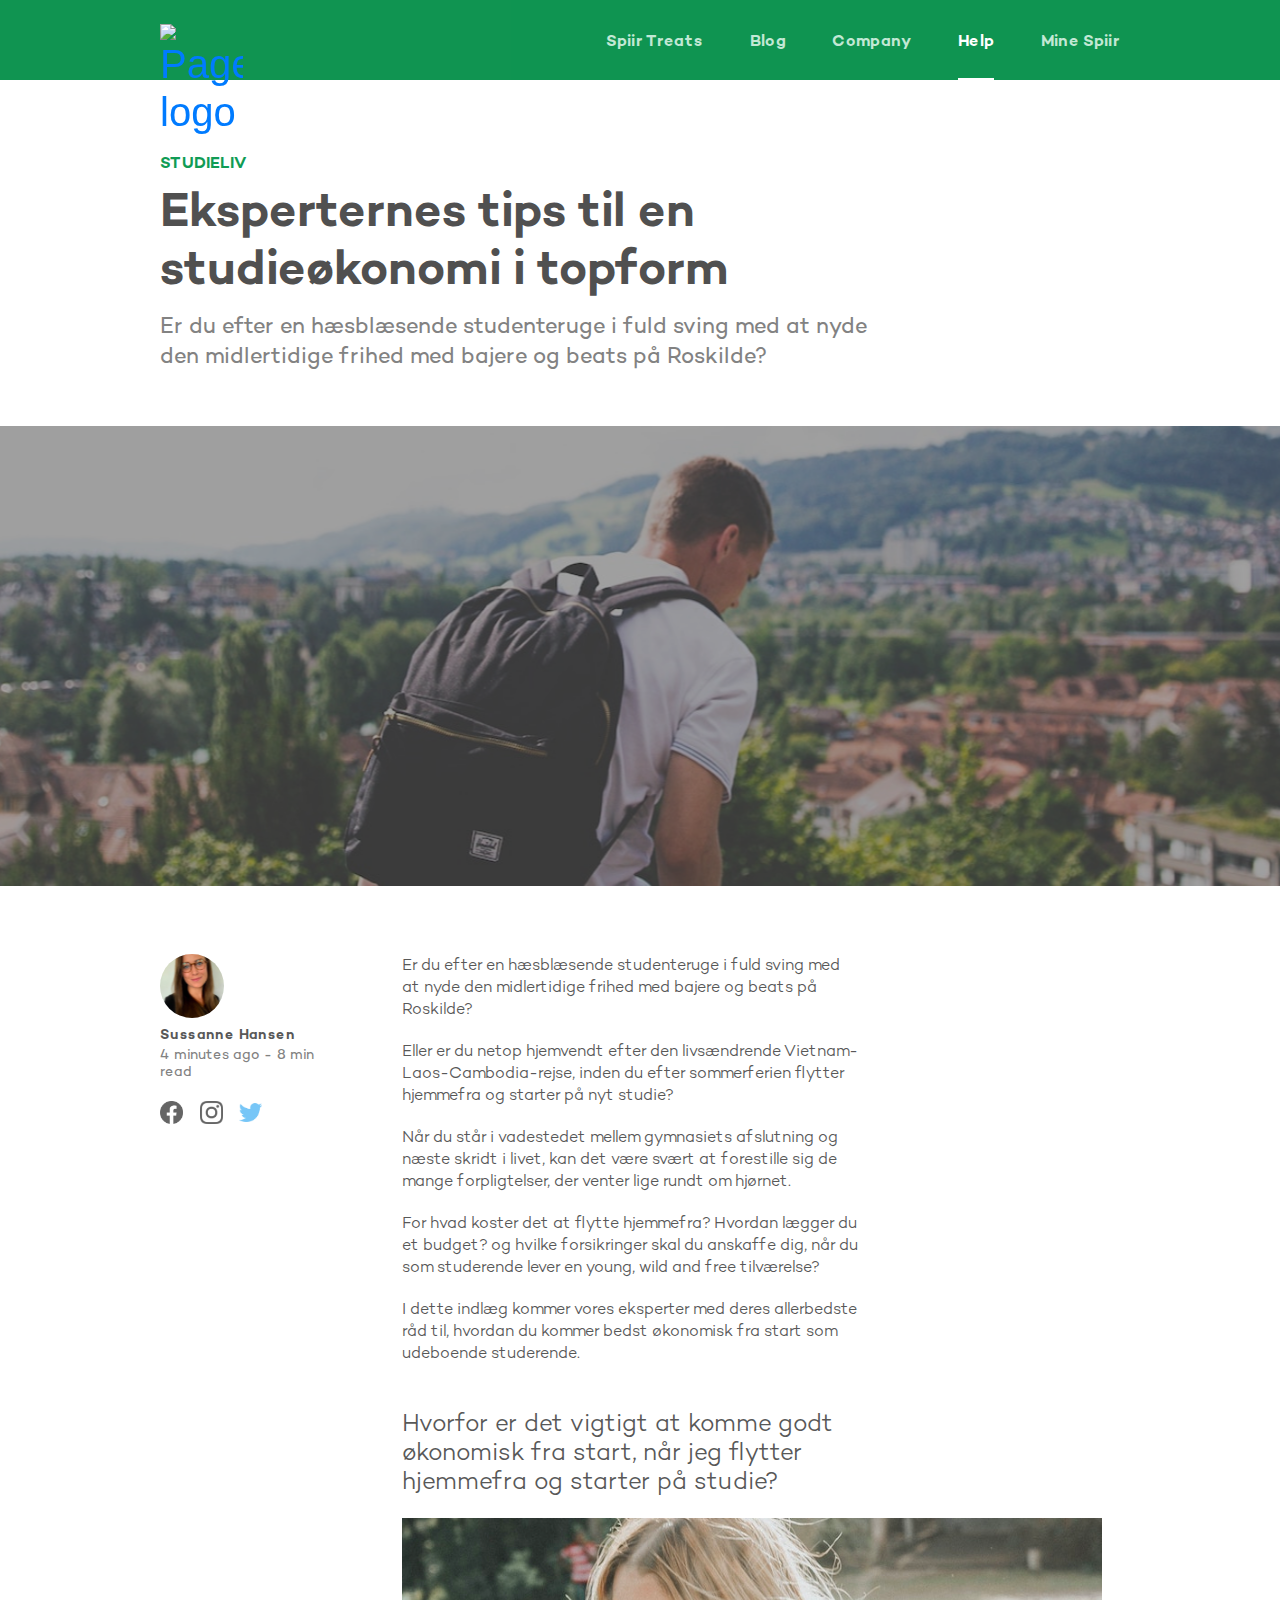
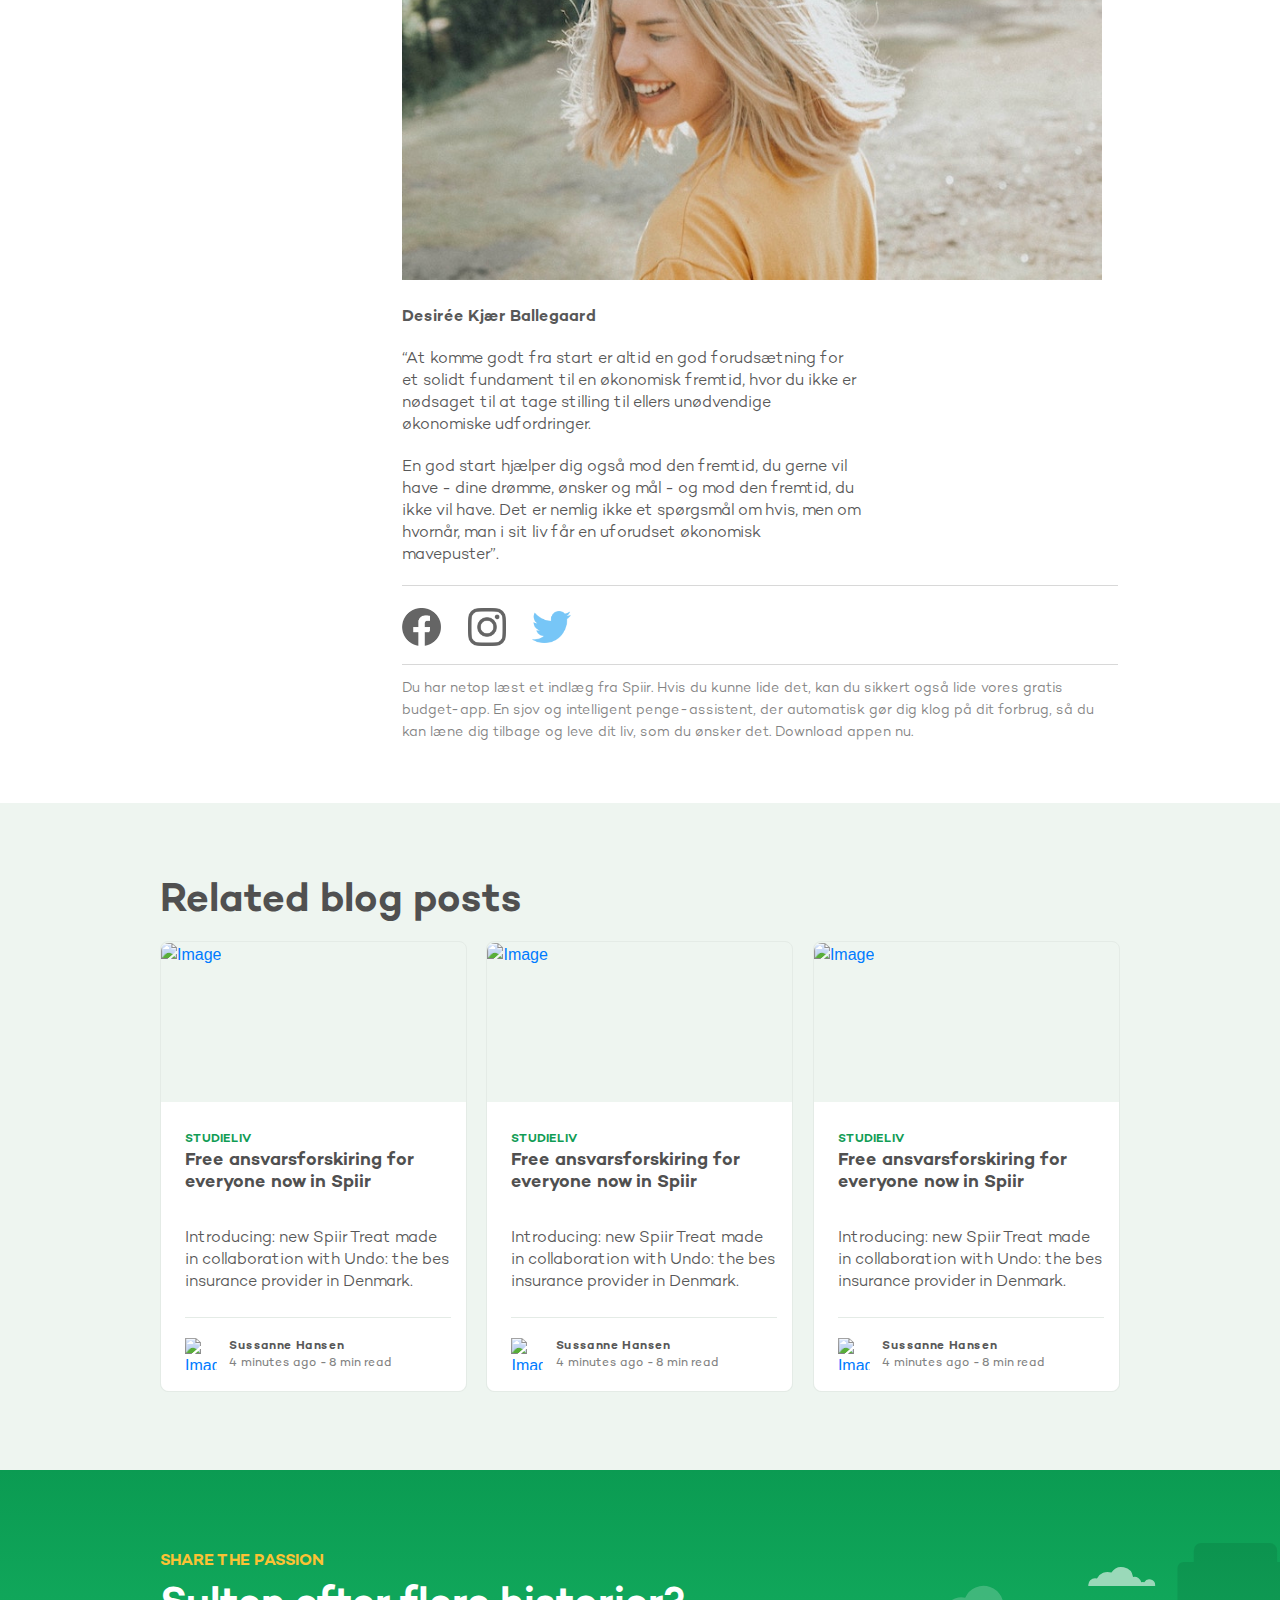
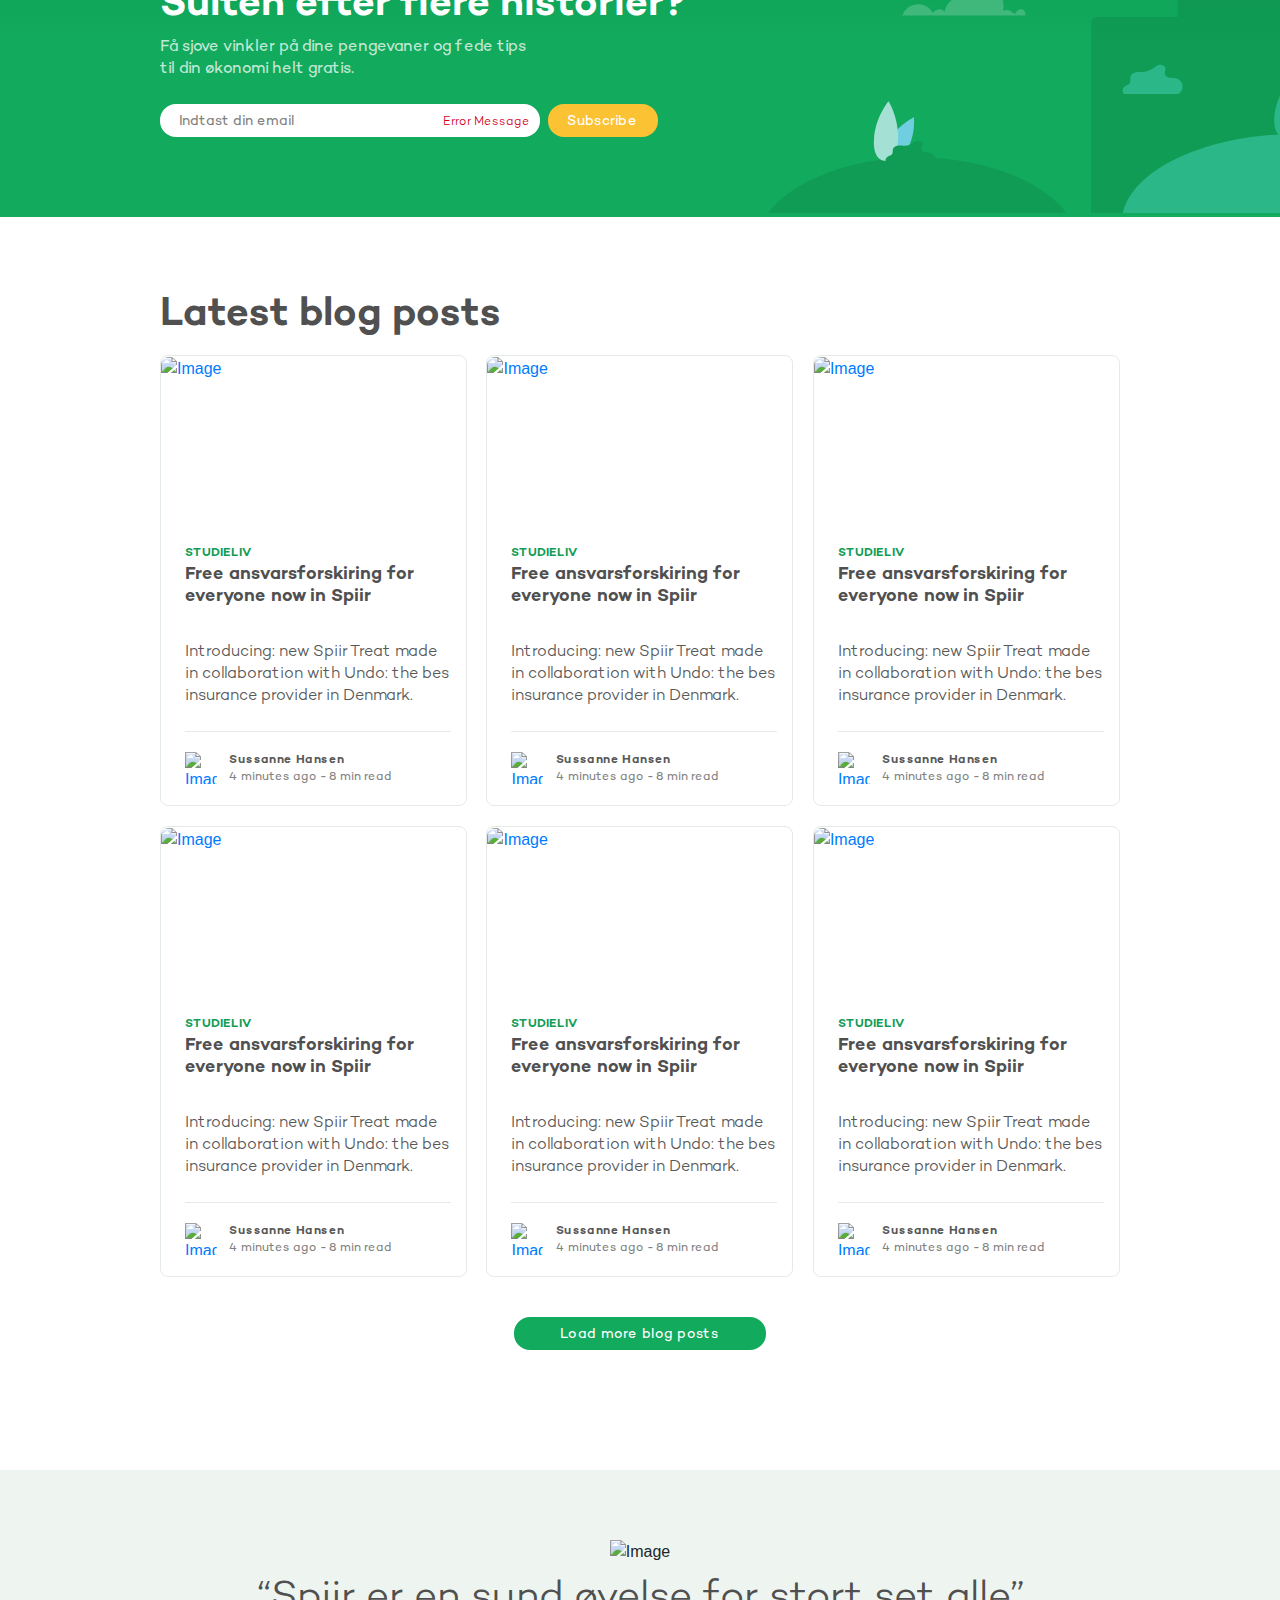
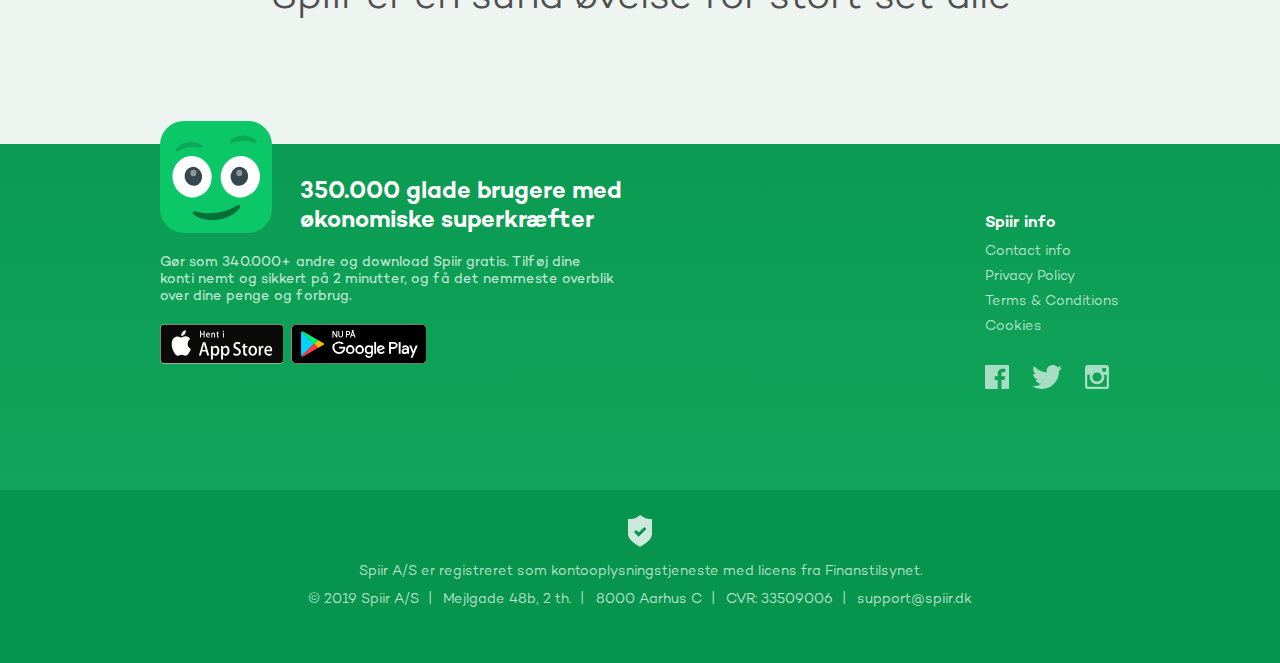
==== commit 16c4a1b9: "Improve behaviour" ====
--- a/blog-detail.html
+++ b/blog-detail.html
@@ -243,6 +243,7 @@
         <div class="jarallax-container green-container">
             <div class="jarallax">
                 <img class="jarallax-img" src="/assets/images/images/subscribe-bg.svg" alt="Background Image">
+                <img class="mobile-jarallax-img" src="/assets/images/images/small-subscribe-bg.svg" alt="Background Image">
             </div>
             <div class="container">
                 <div class="row">
--- a/assets/css/main.css
+++ b/assets/css/main.css
@@ -4,134 +4,184 @@
 @import url("slick/slick.min.css");
 @media (max-width: 767px) {
   .hidden-xs {
-    display: none !important; } }
+    display: none !important;
+  }
+}
 
 @media (min-width: 768px) and (max-width: 991px) {
   .hidden-sm {
-    display: none !important; } }
+    display: none !important;
+  }
+}
 
 @media (min-width: 992px) and (max-width: 1199px) {
   .hidden-md {
-    display: none !important; } }
+    display: none !important;
+  }
+}
 
 @media (min-width: 1200px) {
   .hidden-lg {
-    display: none !important; } }
+    display: none !important;
+  }
+}
 
 .visible-xs {
-  display: none !important; }
-  @media (max-width: 767px) {
-    .visible-xs {
-      display: block !important; } }
+  display: none !important;
+}
+@media (max-width: 767px) {
+  .visible-xs {
+    display: block !important;
+  }
+}
 
 @media (min-width: 1200px) {
   .container {
-    max-width: 990px; } }
+    max-width: 990px;
+  }
+}
 @media (min-width: 1200px) {
   .container.img-container {
-    max-width: 1440px; } }
+    max-width: 1440px;
+  }
+}
 
 main {
-  margin-top: 80px; }
-  @media (min-width: 768px) and (max-width: 991px) {
-    main {
-      overflow: hidden; } }
-  @media (max-width: 767px) {
-    main {
-      overflow: hidden; } }
+  margin-top: 80px;
+}
+@media (min-width: 768px) and (max-width: 991px) {
+  main {
+    overflow: hidden;
+  }
+}
+@media (max-width: 767px) {
+  main {
+    overflow: hidden;
+  }
+}
 
 h1 {
   padding: 0;
-  margin: 0; }
+  margin: 0;
+}
 
 h2 {
   color: #505050;
   font-family: "Campton Semi Bold";
   font-size: 40px;
   line-height: 48px;
-  margin-bottom: 20px; }
+  margin-bottom: 20px;
+}
+@media (max-width: 767px) and (orientation: portrait) {
+  h2 {
+    font-size: 36px;
+    line-height: 44px;
+  }
+}
+@media (max-width: 767px) {
+  h2 {
+    margin-bottom: 10px;
+  }
+}
 
 h3 {
   font-family: "Campton Semi Bold";
   font-size: 28px;
   line-height: 34px;
-  color: #505050; }
+  color: #505050;
+}
 
 h4 {
   font-family: "Campton Semi Bold";
   font-size: 24px;
   line-height: 29px;
-  color: #505050; }
+  color: #505050;
+}
 
 h5 {
   font-family: "Campton Semi Bold";
   text-transform: uppercase;
   font-size: 16px;
   line-height: 19px;
-  color: #109C55; }
+  color: #109C55;
+}
 
 p {
   font-family: "Campton Book";
   color: #585858;
   font-size: 16px;
   line-height: 22px;
-  margin-bottom: 20px; }
+  margin-bottom: 20px;
+}
 
 .subtitle {
   font-family: "Campton Semi Bold";
   font-size: 18px;
   line-height: 22px;
   display: block;
-  margin: 30px 0 10px 0; }
+  margin: 30px 0 10px 0;
+}
 
 a {
-  position: relative; }
-  a:focus {
-    outline: none;
-    text-decoration: none; }
-  a:hover {
-    text-decoration: none;
-    color: inherit; }
-  a:active {
-    outline: none;
-    text-decoration: none; }
-  a:visited {
-    outline: none;
-    text-decoration: none; }
+  position: relative;
+}
+a:focus {
+  outline: none;
+  text-decoration: none;
+}
+a:hover {
+  text-decoration: none;
+  color: inherit;
+}
+a:active {
+  outline: none;
+  text-decoration: none;
+}
+a:visited {
+  outline: none;
+  text-decoration: none;
+}
 
 .flex-row {
   display: -webkit-box;
   display: -ms-flexbox;
   display: flex;
   -ms-flex-wrap: wrap;
-  flex-wrap: wrap; }
-  @media (max-width: 767px) {
-    .flex-row {
-      display: initial;
-      display: initial;
-      display: block;
-      -ms-flex-wrap: initial;
-      flex-wrap: initial; } }
-  .flex-row:before, .flex-row:after {
-    display: none;
-    display: none; }
-  .flex-row > [class*='col-'] {
-    display: -webkit-box;
-    display: -ms-flexbox;
-    display: flex;
-    -webkit-box-orient: vertical;
-    -webkit-box-direction: normal;
-    -ms-flex-direction: column;
-    flex-direction: column; }
-    @media (max-width: 767px) {
-      .flex-row > [class*='col-'] {
-        display: initial;
-        display: initial;
-        display: block;
-        -webkit-box-orient: initial;
-        -webkit-box-direction: initial;
-        -ms-flex-direction: initial;
-        flex-direction: initial; } }
+  flex-wrap: wrap;
+}
+@media (max-width: 767px) {
+  .flex-row {
+    display: initial;
+    display: initial;
+    display: block;
+    -ms-flex-wrap: initial;
+    flex-wrap: initial;
+  }
+}
+.flex-row:before, .flex-row:after {
+  display: none;
+  display: none;
+}
+.flex-row > [class*=col-] {
+  display: -webkit-box;
+  display: -ms-flexbox;
+  display: flex;
+  -webkit-box-orient: vertical;
+  -webkit-box-direction: normal;
+  -ms-flex-direction: column;
+  flex-direction: column;
+}
+@media (max-width: 767px) {
+  .flex-row > [class*=col-] {
+    display: initial;
+    display: initial;
+    display: block;
+    -webkit-box-orient: initial;
+    -webkit-box-direction: initial;
+    -ms-flex-direction: initial;
+    flex-direction: initial;
+  }
+}
 
 .primary-btn {
   background-color: #12AA5D;
@@ -153,186 +203,277 @@
   transition: all 0.5s ease;
   font-family: "Campton Book";
   text-transform: initial;
-  margin-top: 5px; }
-  .primary-btn:hover {
-    text-decoration: none;
-    outline: 0;
-    color: #12AA5D;
-    background: #ffffff; }
-  .primary-btn:focus {
-    text-decoration: none;
-    outline: 0;
-    color: #12AA5D; }
-  .primary-btn:active {
-    outline: 0; }
-  .primary-btn:after {
-    content: "";
-    display: inline-block;
-    background-repeat: no-repeat;
-    background-size: cover;
-    background-image: url("/assets/images/icons/light-green-right-icon.svg");
-    width: 8px;
-    height: 12px;
-    position: relative;
-    top: 1px;
-    margin-left: 18px;
-    -webkit-transition: all 0.5s ease;
-    -moz-transition: all 0.5s ease;
-    -o-transition: all 0.5s ease;
-    transition: all 0.5s ease; }
-  .primary-btn.orange-btn {
-    background-color: #FBC234;
-    border-color: #FBC234; }
-    .primary-btn.orange-btn:hover {
-      background: #ffffff;
-      color: #FBC234; }
-      .primary-btn.orange-btn:hover:after {
-        background-image: url("/assets/images/icons/hover-light-orange-right-icon.svg"); }
-    .primary-btn.orange-btn:focus {
-      background: #ffffff;
-      color: #FBC234; }
-      .primary-btn.orange-btn:focus:after {
-        background-image: url("/assets/images/icons/hover-light-orange-right-icon.svg"); }
-    .primary-btn.orange-btn:after {
-      background-image: url("/assets/images/icons/light-orange-right-icon.svg"); }
-  .primary-btn.no-icon:after {
-    display: none; }
+  margin-top: 5px;
+}
+.primary-btn:hover {
+  text-decoration: none;
+  outline: 0;
+  color: #12AA5D;
+  background: #ffffff;
+}
+.primary-btn:focus {
+  text-decoration: none;
+  outline: 0;
+  color: #12AA5D;
+}
+.primary-btn:active {
+  outline: 0;
+}
+.primary-btn:after {
+  content: "";
+  display: inline-block;
+  background-repeat: no-repeat;
+  background-size: cover;
+  background-image: url("/assets/images/icons/light-green-right-icon.svg");
+  width: 8px;
+  height: 12px;
+  position: relative;
+  top: 1px;
+  margin-left: 18px;
+  -webkit-transition: all 0.5s ease;
+  -moz-transition: all 0.5s ease;
+  -o-transition: all 0.5s ease;
+  transition: all 0.5s ease;
+}
+.primary-btn.orange-btn {
+  background-color: #FBC234;
+  border-color: #FBC234;
+}
+.primary-btn.orange-btn:hover {
+  background: #ffffff;
+  color: #FBC234;
+}
+.primary-btn.orange-btn:hover:after {
+  background-image: url("/assets/images/icons/hover-light-orange-right-icon.svg");
+}
+.primary-btn.orange-btn:focus {
+  background: #ffffff;
+  color: #FBC234;
+}
+.primary-btn.orange-btn:focus:after {
+  background-image: url("/assets/images/icons/hover-light-orange-right-icon.svg");
+}
+.primary-btn.orange-btn:after {
+  background-image: url("/assets/images/icons/light-orange-right-icon.svg");
+}
+.primary-btn.no-icon:after {
+  display: none;
+}
 
 @media (max-width: 768px) {
   .container {
-    max-width: 100%; } }
+    max-width: 100%;
+  }
+}
 
 .grayBackground {
-  background-color: #EEF5F0; }
+  background-color: #EEF5F0;
+}
 
 .greenBackground {
-  background-color: #0B9B52; }
+  background-color: #0B9B52;
+}
 
 .top-spacing {
-  padding-top: 80px; }
+  padding-top: 80px;
+}
 
 .medium-top-spacing {
-  padding-top: 70px; }
+  padding-top: 70px;
+}
+@media (max-width: 767px) {
+  .medium-top-spacing {
+    padding-top: 50px;
+  }
+}
 
 .add-spacing {
   padding-top: 80px;
-  padding-bottom: 100px; }
+  padding-bottom: 100px;
+}
 
 .small-spacing {
   padding-top: 50px;
-  padding-bottom: 100px; }
+  padding-bottom: 100px;
+}
+@media (max-width: 767px) {
+  .small-spacing {
+    padding-top: 50px;
+    padding-bottom: 50px;
+  }
+}
 
 .half-width {
-  width: 50%; }
-  @media (max-width: 767px) {
-    .half-width {
-      width: 100%; } }
+  width: 50%;
+}
+@media (max-width: 767px) {
+  .half-width {
+    width: 100%;
+  }
+}
 
 @font-face {
-  font-family: 'Campton Book Italic';
+  font-family: "Campton Book Italic";
   src: url("../fonts/campton-book-italic/Campton-BookItalic.eot");
   src: url("../fonts/campton-book-italic/Campton-BookItalic.eot?#iefix") format("embedded-opentype"), url("../fonts/campton-book-italic/Campton-BookItalic.woff2") format("woff2"), url("../fonts/campton-book-italic/Campton-BookItalic.woff") format("woff"), url("../fonts/campton-book-italic/Campton-BookItalic.ttf") format("truetype"), url("../fonts/campton-book-italic/Campton-BookItalic.svg#Campton-BookItalic") format("svg");
   font-weight: normal;
-  font-style: italic; }
+  font-style: italic;
+}
 @font-face {
-  font-family: 'Campton Bold';
+  font-family: "Campton Bold";
   src: url("../fonts/campton-bold/Campton-Bold.eot");
   src: url("../fonts/campton-bold/Campton-Bold.eot?#iefix") format("embedded-opentype"), url("../fonts/campton-bold/Campton-Bold.woff2") format("woff2"), url("../fonts/campton-bold/Campton-Bold.woff") format("woff"), url("../fonts/campton-bold/Campton-Bold.ttf") format("truetype"), url("../fonts/campton-bold/Campton-Bold.svg#Campton-Bold") format("svg");
   font-weight: bold;
-  font-style: normal; }
+  font-style: normal;
+}
 @font-face {
-  font-family: 'Campton Book';
+  font-family: "Campton Book";
   src: url("../fonts/campton-book/Campton-Book.eot");
   src: url("../fonts/campton-book/Campton-Book.eot?#iefix") format("embedded-opentype"), url("../fonts/campton-book/Campton-Book.woff2") format("woff2"), url("../fonts/campton-book/Campton-Book.woff") format("woff"), url("../fonts/campton-book/Campton-Book.ttf") format("truetype"), url("../fonts/campton-book/Campton-Book.svg#Campton-Book") format("svg");
   font-weight: normal;
-  font-style: normal; }
+  font-style: normal;
+}
 @font-face {
-  font-family: 'Campton Extra Light';
+  font-family: "Campton Extra Light";
   src: url("../fonts/campton-extra-light/Campton-ExtraLight.eot");
   src: url("../fonts/campton-extra-light/Campton-ExtraLight.eot?#iefix") format("embedded-opentype"), url("../fonts/campton-extra-light/Campton-ExtraLight.woff2") format("woff2"), url("../fonts/campton-extra-light/Campton-ExtraLight.woff") format("woff"), url("../fonts/campton-extra-light/Campton-ExtraLight.ttf") format("truetype"), url("../fonts/campton-extra-light/Campton-ExtraLight.svg#Campton-ExtraLight") format("svg");
   font-weight: 200;
-  font-style: normal; }
+  font-style: normal;
+}
 @font-face {
-  font-family: 'Campton Light';
+  font-family: "Campton Light";
   src: url("../fonts/campton-light/Campton-Light.eot");
   src: url("../fonts/campton-light/Campton-Light.eot?#iefix") format("embedded-opentype"), url("../fonts/campton-light/Campton-Light.woff2") format("woff2"), url("../fonts/campton-light/Campton-Light.woff") format("woff"), url("../fonts/campton-light/Campton-Light.ttf") format("truetype"), url("../fonts/campton-light/Campton-Light.svg#Campton-Light") format("svg");
   font-weight: 300;
-  font-style: normal; }
+  font-style: normal;
+}
 @font-face {
-  font-family: 'Campton Medium';
+  font-family: "Campton Medium";
   src: url("../fonts/campton-medium/Campton-Medium.eot");
   src: url("../fonts/campton-medium/Campton-Medium.eot?#iefix") format("embedded-opentype"), url("../fonts/campton-medium/Campton-Medium.woff2") format("woff2"), url("../fonts/campton-medium/Campton-Medium.woff") format("woff"), url("../fonts/campton-medium/Campton-Medium.ttf") format("truetype"), url("../fonts/campton-medium/Campton-Medium.svg#Campton-Medium") format("svg");
   font-weight: 500;
-  font-style: normal; }
+  font-style: normal;
+}
 @font-face {
-  font-family: 'Campton Semi Bold';
+  font-family: "Campton Semi Bold";
   src: url("../fonts/campton-semi-bold/Campton-SemiBold.eot");
   src: url("../fonts/campton-semi-bold/Campton-SemiBold.eot?#iefix") format("embedded-opentype"), url("../fonts/campton-semi-bold/Campton-SemiBold.woff2") format("woff2"), url("../fonts/campton-semi-bold/Campton-SemiBold.woff") format("woff"), url("../fonts/campton-semi-bold/Campton-SemiBold.ttf") format("truetype"), url("../fonts/campton-semi-bold/Campton-SemiBold.svg#Campton-SemiBold") format("svg");
   font-weight: 600;
-  font-style: normal; }
+  font-style: normal;
+}
 @font-face {
-  font-family: 'Campton Semi Bold Italic';
+  font-family: "Campton Semi Bold Italic";
   src: url("../fonts/campton-semi-bold-italic/Campton-SemiBoldItalic.eot");
   src: url("../fonts/campton-semi-bold-italic/Campton-SemiBoldItalic.eot?#iefix") format("embedded-opentype"), url("../fonts/campton-semi-bold-italic/Campton-SemiBoldItalic.woff2") format("woff2"), url("../fonts/campton-semi-bold-italic/Campton-SemiBoldItalic.woff") format("woff"), url("../fonts/campton-semi-bold-italic/Campton-SemiBoldItalic.ttf") format("truetype"), url("../fonts/campton-semi-bold-italic/Campton-SemiBoldItalic.svg#Campton-SemiBoldItalic") format("svg");
   font-weight: 600;
-  font-style: italic; }
+  font-style: italic;
+}
 body {
-  overflow-x: hidden; }
-  @media (min-width: 768px) and (max-width: 991px) {
-    body main {
-      margin-top: 90px; } }
-  @media (max-width: 767px) {
-    body main {
-      margin-top: 78px; } }
-  body.menu-open {
-    overflow-y: hidden; }
-    body.menu-open header .nav-icon {
-      background: transparent;
-      transition: top 300ms cubic-bezier(0.23, 1, 0.32, 1), transform 300ms 300ms cubic-bezier(0.23, 1, 0.32, 1); }
-      body.menu-open header .nav-icon:before {
-        opacity: 0;
-        bottom: 0;
-        transform: rotate(-45deg);
-        transition: bottom 300ms cubic-bezier(0.23, 1, 0.32, 1), transform 300ms 300ms cubic-bezier(0.23, 1, 0.32, 1); }
-      body.menu-open header .nav-icon:after {
-        opacity: 0;
-        top: 0;
-        transform: rotate(45deg);
-        transition: top 300ms cubic-bezier(0.23, 1, 0.32, 1), transform 300ms 300ms cubic-bezier(0.23, 1, 0.32, 1); }
-    @media (min-width: 768px) and (max-width: 991px) {
-      body.menu-open header:before {
-        content: "";
-        position: absolute;
-        left: 0;
-        top: 0;
-        height: 100vh;
-        background-color: rgba(255, 255, 255, 0.98);
-        width: 5px; }
-      body.menu-open header:after {
-        content: "";
-        position: absolute;
-        right: 0;
-        top: 0;
-        height: 100vh;
-        background-color: rgba(255, 255, 255, 0.98);
-        width: 5px; } }
-    body.menu-open nav {
-      margin-left: 0%; }
-      @media (min-width: 768px) and (max-width: 991px) {
-        body.menu-open nav {
-          width: 100%; } }
-    body.menu-open footer {
-      margin-left: 100%; }
-      @media (max-width: 767px) {
-        body.menu-open footer {
-          float: left;
-          overflow: hidden;
-          height: 0; } }
-      @media (min-width: 768px) and (max-width: 991px) {
-        body.menu-open footer {
-          float: left;
-          overflow: hidden;
-          height: 0; } }
+  overflow-x: hidden;
+}
+@media (min-width: 768px) and (max-width: 991px) {
+  body main {
+    margin-top: 70px;
+  }
+}
+@media (max-width: 767px) {
+  body main {
+    margin-top: 70px;
+  }
+}
+body:before {
+  content: "";
+  margin-right: -100%;
+  width: 100%;
+  height: 100%;
+  background: rgba(0, 0, 0, 0.5);
+  position: absolute;
+  top: 0;
+  right: 0;
+  z-index: 9;
+  opacity: 0;
+  transition: margin-right 1s ease;
+  -webkit-transition: margin-right 1s ease;
+}
+body.menu-open {
+  overflow-y: hidden;
+}
+body.menu-open header .nav-icon {
+  background: transparent;
+  transition: top 300ms cubic-bezier(0.23, 1, 0.32, 1), transform 300ms 300ms cubic-bezier(0.23, 1, 0.32, 1);
+}
+body.menu-open header .nav-icon:before {
+  opacity: 1;
+  bottom: 0;
+  transform: rotate(-45deg);
+  transition: bottom 300ms cubic-bezier(0.23, 1, 0.32, 1), transform 300ms 300ms cubic-bezier(0.23, 1, 0.32, 1);
+}
+body.menu-open header .nav-icon:after {
+  opacity: 1;
+  top: 0;
+  transform: rotate(45deg);
+  transition: top 300ms cubic-bezier(0.23, 1, 0.32, 1), transform 300ms 300ms cubic-bezier(0.23, 1, 0.32, 1);
+}
+@media (min-width: 768px) and (max-width: 991px) {
+  body.menu-open header:before {
+    content: "";
+    position: absolute;
+    left: 0;
+    top: 0;
+    height: 100vh;
+    background-color: rgba(255, 255, 255, 0.98);
+    width: 5px;
+  }
+  body.menu-open header:after {
+    content: "";
+    position: absolute;
+    right: 0;
+    top: 0;
+    height: 100vh;
+    background-color: rgba(255, 255, 255, 0.98);
+    width: 5px;
+  }
+}
+@media (max-width: 767px) {
+  body.menu-open header nav ul li a {
+    margin-right: 0;
+  }
+}
+@media (min-width: 768px) and (max-width: 991px) {
+  body.menu-open header nav ul li a {
+    margin-right: 0;
+  }
+}
+body.menu-open nav {
+  margin-right: 0%;
+}
+@media (min-width: 768px) and (max-width: 991px) {
+  body.menu-open nav {
+    width: 100%;
+  }
+}
+body.menu-open footer {
+  margin-right: 100%;
+}
+@media (max-width: 767px) {
+  body.menu-open footer {
+    float: left;
+    overflow: hidden;
+    height: 0;
+  }
+}
+@media (min-width: 768px) and (max-width: 991px) {
+  body.menu-open footer {
+    float: left;
+    overflow: hidden;
+    height: 0;
+  }
+}
+body.menu-open:before {
+  opacity: 1;
+  width: 100%;
+  margin-right: 0%;
+}
 
 header {
   background-color: #12aa5d;
@@ -344,1426 +485,2101 @@
   position: fixed;
   top: 0;
   left: 0;
-  right: 0; }
-  header:before {
-    content: "";
+  right: 0;
+}
+header:before {
+  content: "";
+  width: 100%;
+  height: 100%;
+  background: rgba(0, 0, 0, 0.13);
+  position: absolute;
+  top: 0;
+  left: 0;
+}
+@media (max-width: 767px) {
+  header {
+    height: 70px;
+  }
+}
+@media (min-width: 768px) and (max-width: 991px) {
+  header {
+    height: 70px;
+  }
+}
+header .nav-icon-container {
+  position: absolute;
+  top: 23px;
+  right: 16px;
+  width: 24px;
+  height: 24px;
+}
+header .nav-icon {
+  width: 24px;
+  height: 2.5px;
+  position: absolute;
+  top: -4px;
+  right: 0px;
+  transform: translateY(16px);
+  -webkit-transform: translateY(16px);
+  -moz-transform: translateY(16px);
+  -ms-transform: translateY(16px);
+  -o-transform: translateY(16px);
+  background: #ffffff;
+  transition: all 0ms 300ms;
+}
+header .nav-icon:before {
+  width: 24px;
+  height: 2.5px;
+  content: "";
+  position: absolute;
+  left: 0;
+  bottom: 9px;
+  background: #ffffff;
+  transition: bottom 300ms 300ms cubic-bezier(0.23, 1, 0.32, 1), transform 300ms cubic-bezier(0.23, 1, 0.32, 1);
+}
+header .nav-icon:after {
+  width: 24px;
+  height: 2.5px;
+  content: "";
+  position: absolute;
+  left: 0;
+  top: 9px;
+  background: #ffffff;
+  transition: top 300ms 300ms cubic-bezier(0.23, 1, 0.32, 1), transform 300ms cubic-bezier(0.23, 1, 0.32, 1);
+}
+header .logo-container {
+  float: left;
+  text-align: left;
+  width: 83px;
+  height: 39px;
+  position: absolute;
+  top: 23.5px;
+  left: 15px;
+  -webkit-transition: all 0.5s;
+  -moz-transition: all 0.5s;
+  transition: all 0.5s;
+}
+@media (max-width: 767px) {
+  header .logo-container {
+    top: 16px;
+  }
+}
+header .logo-container a {
+  -webkit-transition: all 0.5s;
+  -moz-transition: all 0.5s;
+  transition: all 0.5s;
+  position: relative;
+}
+header .logo-container a:hover img {
+  -webkit-transform: scale(1.1);
+  transform: scale(1.1);
+}
+header .logo-container .logo {
+  height: auto;
+  visibility: visible;
+  opacity: 1;
+  display: block;
+}
+header .logo-container img {
+  width: 83px;
+  height: 39px;
+  -webkit-transition: all 0.5s;
+  -moz-transition: all 0.5s;
+  transition: all 0.5s;
+  position: relative;
+}
+header nav {
+  text-align: right;
+  position: relative;
+  margin: 0;
+  background: none;
+  display: inline-block;
+  float: right;
+  transition: margin-right 1s ease;
+  -webkit-transition: margin-right 1s ease;
+}
+@media (max-width: 767px) {
+  header nav {
+    margin-right: -100%;
     width: 100%;
-    height: 100%;
-    background: rgba(0, 0, 0, 0.13);
     position: absolute;
-    top: 0;
-    left: 0; }
-  @media (max-width: 767px) {
-    header {
-      height: 78px; } }
-  header .nav-icon-container {
+    top: 70px;
+    right: 0;
+    height: auto;
+    min-height: 325px;
+    overflow-y: auto;
+    background-color: #12aa5d;
+  }
+}
+@media (max-width: 767px) and (orientation: landscape) {
+  header nav {
+    padding-bottom: 320px;
+  }
+}
+@media (min-width: 768px) and (max-width: 991px) {
+  header nav {
+    margin-right: -100%;
+    width: 0;
     position: absolute;
-    top: 26px;
-    right: 16px;
-    width: 24px;
-    height: 24px; }
-  header .nav-icon {
-    width: 24px;
-    height: 2.5px;
-    position: absolute;
-    top: -4px;
-    right: 0px;
-    transform: translateY(16px);
-    -webkit-transform: translateY(16px);
-    -moz-transform: translateY(16px);
-    -ms-transform: translateY(16px);
-    -o-transform: translateY(16px);
-    background: #6D645D;
-    transition: all 0ms 300ms; }
-    header .nav-icon:before {
-      width: 24px;
-      height: 2.5px;
-      content: "";
-      position: absolute;
-      left: 0;
-      bottom: 9px;
-      background: #6D645D;
-      transition: bottom 300ms 300ms cubic-bezier(0.23, 1, 0.32, 1), transform 300ms cubic-bezier(0.23, 1, 0.32, 1); }
-    header .nav-icon:after {
-      width: 24px;
-      height: 2.5px;
-      content: "";
-      position: absolute;
-      left: 0;
-      top: 9px;
-      background: #6D645D;
-      transition: top 300ms 300ms cubic-bezier(0.23, 1, 0.32, 1), transform 300ms cubic-bezier(0.23, 1, 0.32, 1); }
-  header .logo-container {
-    float: left;
-    text-align: left;
-    width: 83px;
-    height: 39px;
-    position: absolute;
-    top: 23.5px;
-    left: 15px;
-    -webkit-transition: all 0.5s;
-    -moz-transition: all 0.5s;
-    transition: all 0.5s; }
-    header .logo-container a {
-      -webkit-transition: all 0.5s;
-      -moz-transition: all 0.5s;
-      transition: all 0.5s;
-      position: relative; }
-    header .logo-container .logo {
-      height: auto;
-      visibility: visible;
-      opacity: 1;
-      display: block; }
-    header .logo-container img {
-      width: 83px;
-      height: 39px;
-      -webkit-transition: all 0.5s;
-      -moz-transition: all 0.5s;
-      transition: all 0.5s;
-      position: relative; }
-  header nav {
-    text-align: right;
-    position: relative;
-    margin: 0;
-    background: none;
+    top: 70px;
+    right: 0;
+    height: auto;
+    min-height: 325px;
+    overflow-y: auto;
+    background-color: #12aa5d;
+  }
+}
+header nav ul {
+  padding: 0;
+  text-align: right;
+  list-style: none;
+  width: auto;
+  display: block;
+  margin-bottom: 0;
+}
+@media (max-width: 767px) {
+  header nav ul {
+    margin-left: 0;
+    margin-top: 20px;
+  }
+}
+@media (min-width: 768px) and (max-width: 991px) {
+  header nav ul {
+    margin-left: 0;
+    margin-top: 20px;
+  }
+}
+header nav ul li {
+  list-style: none;
+  display: inline-block;
+  margin-bottom: 0;
+  background: none;
+  cursor: pointer;
+  padding: 0 42px 0 0;
+  position: relative;
+}
+@media (max-width: 767px) {
+  header nav ul li {
+    width: 100%;
+    text-align: center;
+    padding: 0;
+    margin-bottom: 15px;
+    min-height: 46px;
+  }
+}
+@media (max-width: 767px) and (orientation: landscape) {
+  header nav ul li {
+    margin-bottom: 10px;
+  }
+}
+@media (min-width: 992px) and (max-width: 1199px) {
+  header nav ul li {
+    padding-right: 20px;
+  }
+}
+@media (min-width: 768px) and (max-width: 991px) {
+  header nav ul li {
+    width: 100%;
+    text-align: center;
+    padding: 0;
+    margin-bottom: 15px;
+  }
+}
+header nav ul li:last-child {
+  padding-right: 0;
+}
+header nav ul li.active a {
+  color: #ffffff;
+}
+header nav ul li.active a:before {
+  visibility: visible;
+  -webkit-transform: scaleX(1);
+  -moz-transform: scaleX(1);
+  -ms-transform: scaleX(1);
+  -o-transform: scaleX(1);
+  transform: scaleX(1);
+}
+header nav ul li a {
+  position: relative;
+  padding: 0;
+  font-size: 16px;
+  line-height: 16px;
+  color: #C2E8D5;
+  font-family: "Campton Semi Bold";
+  letter-spacing: 0.02em;
+  padding: 33px 0 31px 0;
+  display: block;
+}
+@media (max-width: 767px) {
+  header nav ul li a {
+    font-size: 19px;
+    letter-spacing: 0;
+    line-height: 26px;
     display: inline-block;
-    float: right;
-    transition: margin-left 1s ease;
-    -webkit-transition: margin-left 1s ease; }
-    @media (max-width: 767px) {
-      header nav {
-        margin-left: -100%;
-        width: 100%;
-        position: absolute;
-        top: 0;
-        left: 0;
-        height: 100vh;
-        overflow-y: auto;
-        background-color: rgba(255, 255, 255, 0.98); } }
-    @media (max-width: 767px) and (orientation: landscape) {
-      header nav {
-        padding-bottom: 320px; } }
-    @media (min-width: 768px) and (max-width: 991px) {
-      header nav {
-        margin-left: -100%;
-        width: 0;
-        position: absolute;
-        top: 0;
-        left: 0;
-        height: 100vh;
-        overflow-y: auto;
-        background-color: rgba(255, 255, 255, 0.98); } }
-    header nav ul {
-      padding: 0;
-      text-align: right;
-      list-style: none;
-      width: auto;
-      display: block;
-      margin-bottom: 0; }
-      @media (max-width: 767px) {
-        header nav ul {
-          margin-left: 0;
-          margin-top: 80px; } }
-      @media (min-width: 768px) and (max-width: 991px) {
-        header nav ul {
-          margin-left: 0;
-          margin-top: 80px; } }
-      header nav ul li {
-        list-style: none;
-        display: inline-block;
-        margin-bottom: 0;
-        background: none;
-        cursor: pointer;
-        padding: 0 42px 0 0;
-        position: relative; }
-        @media (max-width: 767px) {
-          header nav ul li {
-            width: 100%;
-            text-align: center;
-            padding: 0;
-            margin-bottom: 28px; } }
-        @media (min-width: 992px) and (max-width: 1199px) {
-          header nav ul li {
-            padding-right: 20px; } }
-        @media (min-width: 768px) and (max-width: 991px) {
-          header nav ul li {
-            width: 100%;
-            text-align: center;
-            padding: 0;
-            margin-bottom: 28px; } }
-        header nav ul li:last-child {
-          padding-right: 0; }
-          @media (max-width: 767px) {
-            header nav ul li:last-child {
-              margin-bottom: 0; } }
-          @media (min-width: 768px) and (max-width: 991px) {
-            header nav ul li:last-child {
-              margin-bottom: 0; } }
-        header nav ul li.active a {
-          color: #ffffff; }
-          header nav ul li.active a:before {
-            visibility: visible;
-            -webkit-transform: scaleX(1);
-            -moz-transform: scaleX(1);
-            -ms-transform: scaleX(1);
-            -o-transform: scaleX(1);
-            transform: scaleX(1); }
-        header nav ul li a {
-          position: relative;
-          padding: 0;
-          font-size: 16px;
-          line-height: 16px;
-          color: #C2E8D5;
-          font-family: "Campton Semi Bold";
-          letter-spacing: 0.02em;
-          padding: 33px 0 31px 0;
-          display: block; }
-          @media (max-width: 767px) {
-            header nav ul li a {
-              font-size: 19px;
-              letter-spacing: 0;
-              line-height: 26px;
-              display: inline-block; } }
-          @media (min-width: 768px) and (max-width: 991px) {
-            header nav ul li a {
-              font-size: 19px;
-              letter-spacing: 0;
-              line-height: 26px;
-              display: inline-block; } }
-          header nav ul li a:hover {
-            color: #ffffff; }
-            header nav ul li a:hover:before {
-              visibility: visible;
-              -webkit-transform: scaleX(1);
-              -moz-transform: scaleX(1);
-              -ms-transform: scaleX(1);
-              -o-transform: scaleX(1);
-              transform: scaleX(1); }
-          header nav ul li a:before {
-            content: "";
-            position: absolute;
-            width: 100%;
-            height: 2px;
-            bottom: 0;
-            left: 0;
-            visibility: hidden;
-            -webkit-transform: scaleX(0);
-            -moz-transform: scaleX(0);
-            -ms-transform: scaleX(0);
-            -o-transform: scaleX(0);
-            transform: scaleX(0);
-            -webkit-transition: all 0.3s ease-in-out 0s;
-            -moz-transition: all 0.3s ease-in-out 0s;
-            -ms-transition: all 0.3s ease-in-out 0s;
-            -o-transition: all 0.3s ease-in-out 0s;
-            transition: all 0.3s ease-in-out 0s;
-            background: #ffffff; }
-          header nav ul li a:focus {
-            text-decoration: none;
-            outline: none; }
-            header nav ul li a:focus:before {
-              visibility: visible;
-              -webkit-transform: scaleX(1);
-              -moz-transform: scaleX(1);
-              -ms-transform: scaleX(1);
-              -o-transform: scaleX(1);
-              transform: scaleX(1); }
+    padding: 10px 0;
+    transition: margin-right 1s ease;
+    -webkit-transition: margin-right 1s ease;
+    margin-right: -100%;
+    right: 0;
+  }
+}
+@media (max-width: 767px) and (orientation: landscape) {
+  header nav ul li a {
+    padding: 5px 0;
+  }
+}
+@media (min-width: 768px) and (max-width: 991px) {
+  header nav ul li a {
+    font-size: 19px;
+    letter-spacing: 0;
+    line-height: 26px;
+    display: inline-block;
+    transition: margin-right 1s ease;
+    -webkit-transition: margin-right 1s ease;
+    margin-right: -100%;
+    right: 0;
+  }
+}
+header nav ul li a:hover {
+  color: #ffffff;
+}
+header nav ul li a:hover:before {
+  visibility: visible;
+  -webkit-transform: scaleX(1);
+  -moz-transform: scaleX(1);
+  -ms-transform: scaleX(1);
+  -o-transform: scaleX(1);
+  transform: scaleX(1);
+}
+header nav ul li a:before {
+  content: "";
+  position: absolute;
+  width: 100%;
+  height: 2px;
+  bottom: 0;
+  left: 0;
+  visibility: hidden;
+  -webkit-transform: scaleX(0);
+  -moz-transform: scaleX(0);
+  -ms-transform: scaleX(0);
+  -o-transform: scaleX(0);
+  transform: scaleX(0);
+  -webkit-transition: all 0.3s ease-in-out 0s;
+  -moz-transition: all 0.3s ease-in-out 0s;
+  -ms-transition: all 0.3s ease-in-out 0s;
+  -o-transition: all 0.3s ease-in-out 0s;
+  transition: all 0.3s ease-in-out 0s;
+  background: #ffffff;
+}
+header nav ul li a:focus {
+  text-decoration: none;
+  outline: none;
+}
+header nav ul li a:focus:before {
+  visibility: visible;
+  -webkit-transform: scaleX(1);
+  -moz-transform: scaleX(1);
+  -ms-transform: scaleX(1);
+  -o-transform: scaleX(1);
+  transform: scaleX(1);
+}
 
 footer {
   padding: 32px 0 0 0;
-  background: linear-gradient(#0b9b52 0%, #12aa5d 100%); }
-  footer .download-container {
-    margin-top: 0; }
-    footer .download-container a {
-      margin-right: 3.5px; }
-      footer .download-container a:before {
-        height: 40px; }
-      footer .download-container a.ios-icon:before {
-        width: 123px;
-        background: url("/assets/images/icons/footer-ios.svg"); }
-      footer .download-container a.android-icon:before {
-        width: 135px;
-        background: url("/assets/images/icons/footer-android.svg"); }
+  background: linear-gradient(#0b9b52 0%, #12aa5d 100%);
+}
+footer .download-container {
+  margin-top: 0;
+}
+footer .download-container a {
+  margin-right: 3.5px;
+}
+footer .download-container a:before {
+  height: 40px;
+}
+footer .download-container a.ios-icon:before {
+  width: 123px;
+  background: url("/assets/images/icons/footer-ios.svg");
+}
+footer .download-container a.android-icon:before {
+  width: 135px;
+  background: url("/assets/images/icons/footer-android.svg");
+}
+footer .footer-info-container {
+  background-color: #07944D;
+  text-align: center;
+  padding: 25px 0 50px 0;
+  margin-top: 101px;
+}
+@media (min-width: 768px) and (max-width: 991px) {
   footer .footer-info-container {
-    background-color: #07944D;
+    margin-top: 82px;
+  }
+}
+@media (max-width: 767px) {
+  footer .footer-info-container {
+    margin-top: 82px;
+  }
+}
+footer .footer-info-container p {
+  color: #C2E8D5;
+  font-family: "Campton Light";
+  font-size: 14px;
+  line-height: 28px;
+  margin-bottom: 0;
+}
+footer .footer-info-container ul {
+  list-style: none;
+  margin: 0;
+  padding: 0;
+}
+footer .footer-info-container ul li {
+  position: relative;
+  color: #C2E8D5;
+  font-family: "Campton Light";
+  font-size: 14px;
+  line-height: 28px;
+  display: inline-block;
+  margin-right: 20px;
+}
+footer .footer-info-container ul li:after {
+  content: "|";
+  color: #C2E8D5;
+  font-size: 14px;
+  line-height: 14px;
+  position: absolute;
+  top: 6px;
+  right: -14px;
+}
+footer .footer-info-container ul li:last-child {
+  margin-right: 0;
+}
+footer .footer-info-container ul li:last-child:after {
+  display: none;
+}
+footer .footer-info-container ul li a {
+  color: #C2E8D5;
+  position: relative;
+}
+footer .footer-info-container ul li a:after {
+  content: "";
+  position: absolute;
+  width: 100%;
+  height: 1px;
+  bottom: 0;
+  left: 0;
+  visibility: hidden;
+  -webkit-transform: scaleX(0);
+  -moz-transform: scaleX(0);
+  -ms-transform: scaleX(0);
+  -o-transform: scaleX(0);
+  transform: scaleX(0);
+  -webkit-transition: all 0.3s ease-in-out 0s;
+  -moz-transition: all 0.3s ease-in-out 0s;
+  -ms-transition: all 0.3s ease-in-out 0s;
+  -o-transition: all 0.3s ease-in-out 0s;
+  transition: all 0.3s ease-in-out 0s;
+  background: #C2E8D5;
+}
+footer .footer-info-container ul li a:hover {
+  color: #C2E8D5;
+}
+footer .footer-info-container ul li a:hover:after {
+  visibility: visible;
+  -webkit-transform: scaleX(1);
+  -moz-transform: scaleX(1);
+  -ms-transform: scaleX(1);
+  -o-transform: scaleX(1);
+  transform: scaleX(1);
+}
+footer .footer-info-container ul li a:focus {
+  color: #C2E8D5;
+}
+footer .footer-info-container img {
+  width: 23.89px;
+  height: 31.83px;
+  margin-bottom: 10px;
+}
+footer .footer-content {
+  width: 70%;
+  margin-top: -55px;
+}
+@media (max-width: 767px) {
+  footer .footer-content {
+    width: 100%;
     text-align: center;
-    padding: 25px 0 50px 0;
-    margin-top: 101px; }
-    footer .footer-info-container p {
-      color: #C2E8D5;
-      font-family: "Campton Light";
-      font-size: 14px;
-      line-height: 28px;
-      margin-bottom: 0; }
-    footer .footer-info-container ul {
-      list-style: none;
-      margin: 0;
-      padding: 0; }
-      footer .footer-info-container ul li {
-        position: relative;
-        color: #C2E8D5;
-        font-family: "Campton Light";
-        font-size: 14px;
-        line-height: 28px;
-        display: inline-block;
-        margin-right: 20px; }
-        footer .footer-info-container ul li:after {
-          content: "|";
-          color: #C2E8D5;
-          font-size: 14px;
-          line-height: 14px;
-          position: absolute;
-          top: 6px;
-          right: -14px; }
-        footer .footer-info-container ul li:last-child {
-          margin-right: 0; }
-          footer .footer-info-container ul li:last-child:after {
-            display: none; }
-        footer .footer-info-container ul li a {
-          color: #C2E8D5;
-          position: relative; }
-          footer .footer-info-container ul li a:after {
-            content: "";
-            position: absolute;
-            width: 100%;
-            height: 1px;
-            bottom: 0;
-            left: 0;
-            visibility: hidden;
-            -webkit-transform: scaleX(0);
-            -moz-transform: scaleX(0);
-            -ms-transform: scaleX(0);
-            -o-transform: scaleX(0);
-            transform: scaleX(0);
-            -webkit-transition: all 0.3s ease-in-out 0s;
-            -moz-transition: all 0.3s ease-in-out 0s;
-            -ms-transition: all 0.3s ease-in-out 0s;
-            -o-transition: all 0.3s ease-in-out 0s;
-            transition: all 0.3s ease-in-out 0s;
-            background: #C2E8D5; }
-          footer .footer-info-container ul li a:hover {
-            color: #C2E8D5; }
-            footer .footer-info-container ul li a:hover:after {
-              visibility: visible;
-              -webkit-transform: scaleX(1);
-              -moz-transform: scaleX(1);
-              -ms-transform: scaleX(1);
-              -o-transform: scaleX(1);
-              transform: scaleX(1); }
-          footer .footer-info-container ul li a:focus {
-            color: #C2E8D5; }
-    footer .footer-info-container img {
-      width: 23.89px;
-      height: 31.83px;
-      margin-bottom: 10px; }
+  }
+}
+@media (min-width: 768px) and (max-width: 991px) {
   footer .footer-content {
-    width: 70%;
-    margin-top: -55px; }
-    footer .footer-content h4 {
-      color: #ffffff;
-      vertical-align: bottom;
-      display: inline-block;
-      width: calc(100% - 142px);
-      margin: 0; }
-    footer .footer-content .footer-content-intro {
-      margin-bottom: 20px; }
-      footer .footer-content .footer-content-intro img {
-        width: 112px;
-        height: 112px;
-        margin-right: 24px;
-        vertical-align: bottom;
-        display: inline-block; }
-    footer .footer-content p {
-      color: #C2E8D5;
-      font-size: 14px;
-      line-height: 17px;
-      width: 82%; }
+    width: 100%;
+  }
+}
+footer .footer-content h4 {
+  color: #ffffff;
+  vertical-align: bottom;
+  display: inline-block;
+  width: calc(100% - 142px);
+  margin: 0;
+}
+@media (max-width: 767px) {
+  footer .footer-content h4 {
+    display: block;
+    width: 100%;
+  }
+}
+footer .footer-content .footer-content-intro {
+  margin-bottom: 20px;
+}
+footer .footer-content .footer-content-intro img {
+  width: 112px;
+  height: 112px;
+  margin-right: 24px;
+  vertical-align: bottom;
+  display: inline-block;
+}
+@media (max-width: 767px) {
+  footer .footer-content .footer-content-intro img {
+    display: block;
+    margin: 0 auto 20px auto;
+  }
+}
+footer .footer-content p {
+  color: #C2E8D5;
+  font-size: 14px;
+  line-height: 17px;
+  width: 82%;
+}
+@media (max-width: 767px) {
+  footer .footer-content p {
+    width: 100%;
+  }
+}
+footer .footer-links {
+  margin-top: 36px;
+}
+@media (max-width: 767px) {
   footer .footer-links {
-    margin-top: 36px; }
-    footer .footer-links span {
-      color: #ffffff;
-      font-family: "Campton Semi Bold";
-      font-size: 16px;
-      line-height: 19px;
-      margin-bottom: 7px;
-      display: block; }
-    footer .footer-links ul {
-      list-style: none;
-      margin: 0;
-      padding: 0; }
-      footer .footer-links ul li {
-        position: relative; }
-        footer .footer-links ul li:last-child {
-          margin-right: 0; }
-          footer .footer-links ul li:last-child:after {
-            display: none; }
-        footer .footer-links ul li a {
-          color: #C2E8D5;
-          position: relative;
-          font-family: "Campton Light";
-          font-size: 14px;
-          line-height: 24px; }
-          footer .footer-links ul li a:after {
-            content: "";
-            position: absolute;
-            width: 100%;
-            height: 1px;
-            bottom: 0;
-            left: 0;
-            visibility: hidden;
-            -webkit-transform: scaleX(0);
-            -moz-transform: scaleX(0);
-            -ms-transform: scaleX(0);
-            -o-transform: scaleX(0);
-            transform: scaleX(0);
-            -webkit-transition: all 0.3s ease-in-out 0s;
-            -moz-transition: all 0.3s ease-in-out 0s;
-            -ms-transition: all 0.3s ease-in-out 0s;
-            -o-transition: all 0.3s ease-in-out 0s;
-            transition: all 0.3s ease-in-out 0s;
-            background: #C2E8D5; }
-          footer .footer-links ul li a:hover {
-            color: #C2E8D5; }
-            footer .footer-links ul li a:hover:after {
-              visibility: visible;
-              -webkit-transform: scaleX(1);
-              -moz-transform: scaleX(1);
-              -ms-transform: scaleX(1);
-              -o-transform: scaleX(1);
-              transform: scaleX(1); }
-          footer .footer-links ul li a:focus {
-            color: #C2E8D5; }
-    footer .footer-links .footer-social-links {
-      margin-top: 25px; }
-      footer .footer-links .footer-social-links ul {
-        list-style: none;
-        margin: 0;
-        padding: 0; }
-        footer .footer-links .footer-social-links ul li {
-          position: relative;
-          color: #C2E8D5;
-          display: inline-block;
-          margin-right: 19px; }
-          footer .footer-links .footer-social-links ul li img {
-            height: 24px;
-            -webkit-transition: all 0.3s ease;
-            -moz-transition: all 0.3s ease;
-            -o-transition: all 0.3s ease;
-            transition: all 0.3s ease;
-            opacity: 0.8; }
-          footer .footer-links .footer-social-links ul li:last-child {
-            margin-right: 0; }
-            footer .footer-links .footer-social-links ul li:last-child:after {
-              display: none; }
-          footer .footer-links .footer-social-links ul li a {
-            position: relative; }
-            footer .footer-links .footer-social-links ul li a:after {
-              display: none; }
-            footer .footer-links .footer-social-links ul li a:hover {
-              color: #C2E8D5; }
-              footer .footer-links .footer-social-links ul li a:hover img {
-                opacity: 1; }
-            footer .footer-links .footer-social-links ul li a:focus {
-              color: #C2E8D5; }
+    text-align: center;
+  }
+}
+footer .footer-links span {
+  color: #ffffff;
+  font-family: "Campton Semi Bold";
+  font-size: 16px;
+  line-height: 19px;
+  margin-bottom: 7px;
+  display: block;
+}
+@media (max-width: 767px) {
+  footer .footer-links span {
+    font-size: 20px;
+    line-height: 24px;
+  }
+}
+footer .footer-links ul {
+  list-style: none;
+  margin: 0;
+  padding: 0;
+}
+footer .footer-links ul li {
+  position: relative;
+}
+footer .footer-links ul li:last-child {
+  margin-right: 0;
+}
+footer .footer-links ul li:last-child:after {
+  display: none;
+}
+footer .footer-links ul li a {
+  color: #C2E8D5;
+  position: relative;
+  font-family: "Campton Light";
+  font-size: 14px;
+  line-height: 24px;
+}
+@media (max-width: 767px) {
+  footer .footer-links ul li a {
+    font-size: 18px;
+    line-height: 24px;
+  }
+}
+footer .footer-links ul li a:after {
+  content: "";
+  position: absolute;
+  width: 100%;
+  height: 1px;
+  bottom: 0;
+  left: 0;
+  visibility: hidden;
+  -webkit-transform: scaleX(0);
+  -moz-transform: scaleX(0);
+  -ms-transform: scaleX(0);
+  -o-transform: scaleX(0);
+  transform: scaleX(0);
+  -webkit-transition: all 0.3s ease-in-out 0s;
+  -moz-transition: all 0.3s ease-in-out 0s;
+  -ms-transition: all 0.3s ease-in-out 0s;
+  -o-transition: all 0.3s ease-in-out 0s;
+  transition: all 0.3s ease-in-out 0s;
+  background: #C2E8D5;
+}
+footer .footer-links ul li a:hover {
+  color: #C2E8D5;
+}
+footer .footer-links ul li a:hover:after {
+  visibility: visible;
+  -webkit-transform: scaleX(1);
+  -moz-transform: scaleX(1);
+  -ms-transform: scaleX(1);
+  -o-transform: scaleX(1);
+  transform: scaleX(1);
+}
+footer .footer-links ul li a:focus {
+  color: #C2E8D5;
+}
+footer .footer-links .footer-social-links {
+  margin-top: 25px;
+}
+footer .footer-links .footer-social-links ul {
+  list-style: none;
+  margin: 0;
+  padding: 0;
+}
+footer .footer-links .footer-social-links ul li {
+  position: relative;
+  color: #C2E8D5;
+  display: inline-block;
+  margin-right: 19px;
+}
+footer .footer-links .footer-social-links ul li img {
+  height: 24px;
+  -webkit-transition: all 0.3s ease;
+  -moz-transition: all 0.3s ease;
+  -o-transition: all 0.3s ease;
+  transition: all 0.3s ease;
+  opacity: 0.8;
+}
+footer .footer-links .footer-social-links ul li:last-child {
+  margin-right: 0;
+}
+footer .footer-links .footer-social-links ul li:last-child:after {
+  display: none;
+}
+footer .footer-links .footer-social-links ul li a {
+  position: relative;
+}
+footer .footer-links .footer-social-links ul li a:after {
+  display: none;
+}
+footer .footer-links .footer-social-links ul li a:hover {
+  color: #C2E8D5;
+}
+footer .footer-links .footer-social-links ul li a:hover img {
+  opacity: 1;
+}
+footer .footer-links .footer-social-links ul li a:focus {
+  color: #C2E8D5;
+}
 
 .three-column-information-container {
   padding: 70px 0 76px 0;
-  display: flex; }
-  .three-column-information-container .column-information-item {
-    text-align: center;
-    display: flex;
-    flex-flow: column nowrap;
-    justify-content: flex-start;
-    align-items: center;
-    flex: 1 1 0%;
-    width: auto; }
-    .three-column-information-container .column-information-item span {
-      font-family: "Campton Semi Bold";
-      color: #505050;
-      font-size: 22px;
-      line-height: 27px;
-      display: block;
-      margin-bottom: 8px; }
-    .three-column-information-container .column-information-item p {
-      line-height: 19px;
-      padding: 0 5px;
-      margin: 0; }
-    .three-column-information-container .column-information-item .img-container {
-      margin-bottom: 27px; }
+  display: flex;
+}
+.three-column-information-container .column-information-item {
+  text-align: center;
+  display: flex;
+  flex-flow: column nowrap;
+  justify-content: flex-start;
+  align-items: center;
+  flex: 1 1 0%;
+  width: auto;
+}
+.three-column-information-container .column-information-item span {
+  font-family: "Campton Semi Bold";
+  color: #505050;
+  font-size: 22px;
+  line-height: 27px;
+  display: block;
+  margin-bottom: 8px;
+}
+.three-column-information-container .column-information-item p {
+  line-height: 19px;
+  padding: 0 5px;
+  margin: 0;
+}
+.three-column-information-container .column-information-item .img-container {
+  margin-bottom: 27px;
+  width: 100%;
+}
 
 .jarallax-container {
   position: relative;
   margin: 0;
-  padding: 80px 0 120px 0; }
-  @media all and (-ms-high-contrast: none) {
-    .jarallax-container {
-      overflow: hidden; } }
+  padding: 80px 0 120px 0;
+}
+@media all and (-ms-high-contrast: none) {
+  .jarallax-container {
+    overflow: hidden;
+  }
+}
+.jarallax-container .jarallax {
+  height: 100%;
+  position: absolute;
+  left: 0;
+  top: 0;
+  right: 0;
+  bottom: 0;
+  z-index: 0;
+}
+@media (max-width: 767px) {
   .jarallax-container .jarallax {
-    height: 100%;
-    position: absolute;
-    left: 0;
-    top: 0;
+    overflow: hidden;
+  }
+}
+@media (min-width: 768px) and (max-width: 991px) {
+  .jarallax-container .jarallax {
+    overflow: hidden;
+  }
+}
+.jarallax-container .jarallax .jarallax-img {
+  object-position: right !important;
+}
+@media all and (-ms-high-contrast: none) {
+  .jarallax-container .jarallax .jarallax-img {
+    object-position: 50% 50% !important;
+    background-position-x: right !important;
     right: 0;
-    bottom: 0;
-    z-index: 0; }
-    @media (max-width: 767px) {
-      .jarallax-container .jarallax {
-        position: relative;
-        height: auto; } }
-    .jarallax-container .jarallax .jarallax-img {
-      object-position: right !important; }
-      @media all and (-ms-high-contrast: none) {
-        .jarallax-container .jarallax .jarallax-img {
-          object-position: 50% 50% !important;
-          background-position-x: right !important;
-          right: 0;
-          background-size: cover;
-          background-repeat: no-repeat;
-          background-position: 100% 50%;
-          width: 100% !important; } }
+    background-size: cover;
+    background-repeat: no-repeat;
+    background-position: 100% 50%;
+    width: 100% !important;
+  }
+}
+@media (max-width: 767px) {
+  .jarallax-container .jarallax .jarallax-img {
+    display: none;
+  }
+}
+@media (min-width: 768px) and (max-width: 991px) {
+  .jarallax-container .jarallax .jarallax-img {
+    display: none;
+  }
+}
+.jarallax-container .jarallax .mobile-jarallax-img {
+  display: none;
+  position: absolute;
+  bottom: -24px;
+  right: 0;
+  max-width: 100%;
+  max-height: 100%;
+}
+@media (max-width: 767px) {
+  .jarallax-container .jarallax .mobile-jarallax-img {
+    display: block;
+  }
+}
+@media (min-width: 768px) and (max-width: 991px) {
+  .jarallax-container .jarallax .mobile-jarallax-img {
+    display: block;
+  }
+}
+.jarallax-container.green-container {
+  padding: 80px 0 80px 0;
+}
+@media (max-width: 767px) {
   .jarallax-container.green-container {
-    padding: 80px 0 80px 0; }
+    padding: 50px 0 50px 0;
+  }
+}
+@media (min-width: 768px) and (max-width: 991px) {
+  .jarallax-container.green-container {
+    padding: 70px 0 70px 0;
+  }
+}
 
 .download-container {
-  margin-top: 50px; }
-  .download-container a {
-    display: inline-block;
-    margin-right: 5.5px; }
-    .download-container a:last-child {
-      margin-right: 0; }
-    .download-container a:hover:before {
-      opacity: 0.8; }
-    .download-container a:before {
-      content: "";
-      background-repeat: no-repeat;
-      background-size: cover;
-      display: block;
-      -webkit-transition: all 0.3s ease;
-      -moz-transition: all 0.3s ease;
-      -o-transition: all 0.3s ease;
-      transition: all 0.3s ease;
-      height: 48px; }
-    .download-container a.ios-icon:before {
-      width: 148px;
-      background: url("/assets/images/icons/content-ios.svg"); }
-    .download-container a.android-icon:before {
-      width: 163px;
-      background: url("/assets/images/icons/content-android.svg"); }
+  margin-top: 50px;
+}
+.download-container a {
+  display: inline-block;
+  margin-right: 5.5px;
+}
+.download-container a:last-child {
+  margin-right: 0;
+}
+.download-container a:hover:before {
+  opacity: 0.8;
+}
+.download-container a:before {
+  content: "";
+  background-repeat: no-repeat;
+  background-size: cover;
+  display: block;
+  -webkit-transition: all 0.3s ease;
+  -moz-transition: all 0.3s ease;
+  -o-transition: all 0.3s ease;
+  transition: all 0.3s ease;
+  height: 48px;
+}
+.download-container a.ios-icon:before {
+  width: 148px;
+  background: url("/assets/images/icons/content-ios.svg");
+}
+.download-container a.android-icon:before {
+  width: 163px;
+  background: url("/assets/images/icons/content-android.svg");
+}
 
 .img-container img {
   max-width: 100%;
   max-height: 100%;
-  object-fit: contain; }
+  object-fit: contain;
+}
 
 .content-img-container {
-  margin-top: 38px; }
-  .content-img-container img {
-    max-width: 100%;
-    max-height: 100%;
-    object-fit: contain; }
+  margin-top: 38px;
+}
+.content-img-container img {
+  max-width: 100%;
+  max-height: 100%;
+  object-fit: contain;
+}
 
 .blog-social ul {
   list-style: none;
   padding: 0;
-  margin: 0; }
-  .blog-social ul li {
-    display: inline-block;
-    margin-right: 25px; }
-    .blog-social ul li:last-child {
-      margin-right: 0; }
-    .blog-social ul li a img {
-      -webkit-transition: all 0.3s ease;
-      -moz-transition: all 0.3s ease;
-      -o-transition: all 0.3s ease;
-      transition: all 0.3s ease;
-      opacity: 0.6; }
-    .blog-social ul li a.fcb-icon img {
-      width: 38.66px;
-      height: 38.4px; }
-    .blog-social ul li a.insta-icon img {
-      width: 38.4px;
-      height: 38.4px; }
-    .blog-social ul li a.twitter-icon img {
-      width: 38.89px;
-      height: 31.73px; }
-    .blog-social ul li a:hover img {
-      opacity: 1; }
+  margin: 0;
+}
+.blog-social ul li {
+  display: inline-block;
+  margin-right: 25px;
+}
+.blog-social ul li:last-child {
+  margin-right: 0;
+}
+.blog-social ul li a img {
+  -webkit-transition: all 0.3s ease;
+  -moz-transition: all 0.3s ease;
+  -o-transition: all 0.3s ease;
+  transition: all 0.3s ease;
+  opacity: 0.6;
+}
+.blog-social ul li a.fcb-icon img {
+  width: 38.66px;
+  height: 38.4px;
+}
+.blog-social ul li a.insta-icon img {
+  width: 38.4px;
+  height: 38.4px;
+}
+.blog-social ul li a.twitter-icon img {
+  width: 38.89px;
+  height: 31.73px;
+}
+.blog-social ul li a:hover img {
+  opacity: 1;
+}
+
+.small-intro-container {
+  padding: 22px 0 25px 0;
+  position: relative;
+}
+.small-intro-container .small-intro img {
+  width: 60px;
+  height: 60px;
+  margin-right: 15px;
+  vertical-align: middle;
+}
+@media (max-width: 767px) {
+  .small-intro-container .small-intro img {
+    margin-right: 10px;
+  }
+}
+.small-intro-container .small-intro span {
+  font-family: "Campton Semi Bold Italic";
+  font-size: 14px;
+  line-height: 16px;
+  display: inline-block;
+  width: 28%;
+  color: #979797;
+  vertical-align: middle;
+  position: relative;
+  top: 1px;
+}
+@media (max-width: 767px) {
+  .small-intro-container .small-intro span {
+    width: 41%;
+  }
+}
+.small-intro-container .blog-social {
+  position: absolute;
+  right: 0;
+  top: 32px;
+}
+@media (max-width: 767px) {
+  .small-intro-container .blog-social {
+    top: 50%;
+    transform: translateY(-50%);
+  }
+}
+.small-intro-container .blog-social ul li {
+  margin-right: 20px;
+}
+.small-intro-container .blog-social ul li:last-child {
+  margin-right: 0;
+}
+.small-intro-container .blog-social ul li a.fcb-icon img {
+  width: 22.65px;
+  height: 22.5px;
+}
+.small-intro-container .blog-social ul li a.insta-icon img {
+  width: 24px;
+  height: 24px;
+}
+.small-intro-container .blog-social ul li a.twitter-icon img {
+  width: 18.92px;
+  height: 15.44px;
+}
+.small-intro-container .small-intro-img-container {
+  display: inline-block;
+  width: calc(100% - 237px);
+  vertical-align: middle;
+}
+.small-intro-container .small-intro-img-container ul {
+  margin: 0;
+  padding: 0;
+  list-style: none;
+  display: flex;
+}
+.small-intro-container .small-intro-img-container ul li {
+  text-align: center;
+  display: flex;
+  flex-flow: column nowrap;
+  justify-content: flex-start;
+  align-items: center;
+  flex: 1 1 0%;
+  width: auto;
+}
+.small-intro-container .small-intro-img-container ul li img {
+  max-width: 100%;
+  max-height: 100%;
+  object-fit: contain;
+}
+.small-intro-container.small-intro-images {
+  padding: 18.2px 0 17.5px 0;
+}
+.small-intro-container.small-intro-images .small-intro {
+  display: inline-block;
+}
+.small-intro-container.small-intro-images .small-intro span {
+  top: 3px;
+  width: 150px;
+}
+.small-intro-container.small-intro-images .small-intro img {
+  margin-right: 18px;
+}
 
 .feature-item-container {
   padding-bottom: 155px;
-  margin-top: 55px; }
-  .feature-item-container hr {
-    margin: 35px 0 44px 0;
-    border-color: #E4EBE6; }
+  margin-top: 55px;
+}
+.feature-item-container hr {
+  margin: 35px 0 44px 0;
+  border-color: #E4EBE6;
+}
+.feature-item-container .feature-item {
+  display: inline-block;
+  width: calc(100% / 3 - 10px);
+  margin-right: 10px;
+}
+.feature-item-container .feature-item:nth-child(4n+3) {
+  margin-right: 0;
+}
+@media (max-width: 767px) {
   .feature-item-container .feature-item {
-    display: inline-block;
-    width: calc(100% / 3 - 10px);
-    margin-right: 10px; }
-    .feature-item-container .feature-item:nth-child(4n + 3) {
-      margin-right: 0; }
-    @media (max-width: 767px) {
-      .feature-item-container .feature-item {
-        width: 100%; } }
-    @media (max-width: 767px) and (orientation: landscape) {
-      .feature-item-container .feature-item {
-        width: calc(100% / 2 - 10px); } }
-    .feature-item-container .feature-item .img-container {
-      width: 60px;
-      margin-right: 15px;
-      display: inline-block;
-      vertical-align: top; }
-    .feature-item-container .feature-item .feature-item-content {
-      display: inline-block;
-      vertical-align: top;
-      width: calc(100% - 82px); }
-      .feature-item-container .feature-item .feature-item-content .subtitle {
-        margin: -4px 0 8px 0; }
-      .feature-item-container .feature-item .feature-item-content p {
-        font-size: 14px;
-        line-height: 20px;
-        margin: 0; }
+    width: 100%;
+  }
+}
+@media (max-width: 767px) and (orientation: landscape) {
+  .feature-item-container .feature-item {
+    width: calc(100% / 2 - 10px);
+  }
+}
+.feature-item-container .feature-item .img-container {
+  width: 60px;
+  margin-right: 15px;
+  display: inline-block;
+  vertical-align: top;
+}
+.feature-item-container .feature-item .feature-item-content {
+  display: inline-block;
+  vertical-align: top;
+  width: calc(100% - 82px);
+}
+.feature-item-container .feature-item .feature-item-content .subtitle {
+  margin: -4px 0 8px 0;
+}
+.feature-item-container .feature-item .feature-item-content p {
+  font-size: 14px;
+  line-height: 20px;
+  margin: 0;
+}
 
 .testimonial-container {
   text-align: center;
-  padding: 70px 0 80px 0; }
+  padding: 70px 0 80px 0;
+}
+@media (max-width: 767px) {
+  .testimonial-container {
+    padding: 60px 0 70px 0;
+  }
+}
+@media (min-width: 768px) and (max-width: 991px) {
+  .testimonial-container {
+    padding: 60px 0 70px 0;
+  }
+}
+.testimonial-container p {
+  font-family: "Campton Light";
+  font-size: 40px;
+  line-height: 48px;
+  color: #505050;
+  margin-bottom: 10px;
+}
+@media (max-width: 767px) {
   .testimonial-container p {
-    font-family: "Campton Light";
-    font-size: 40px;
-    line-height: 48px;
-    color: #505050;
-    margin-bottom: 10px; }
-  .testimonial-container .star-container {
-    width: 313px;
-    height: 36px;
-    position: relative;
-    margin: 0 auto; }
-    .testimonial-container .star-container:after {
-      content: "";
-      width: 313px;
-      height: 36px;
-      background-repeat: no-repeat;
-      background-size: cover;
-      display: block;
-      background-image: url("/assets/images/icons/five-star.svg"); }
-    .testimonial-container .star-container.four-star:after {
-      background-image: url("/assets/images/icons/four-star.svg"); }
-    .testimonial-container .star-container.three-star:after {
-      background-image: url("/assets/images/icons/three-star.svg"); }
-    .testimonial-container .star-container.two-star:after {
-      background-image: url("/assets/images/icons/two-star.svg"); }
-    .testimonial-container .star-container.one-star:after {
-      background-image: url("/assets/images/icons/one-star.svg"); }
-  .testimonial-container img {
-    margin-bottom: 6px;
-    max-width: 100%;
-    max-height: 100%; }
+    font-size: 36px;
+    line-height: 44px;
+  }
+}
+@media (min-width: 768px) and (max-width: 991px) {
+  .testimonial-container p {
+    font-size: 36px;
+    line-height: 44px;
+  }
+}
+.testimonial-container .star-container {
+  width: 313px;
+  height: 36px;
+  position: relative;
+  margin: 0 auto;
+}
+.testimonial-container .star-container:after {
+  content: "";
+  width: 313px;
+  height: 36px;
+  background-repeat: no-repeat;
+  background-size: cover;
+  display: block;
+  background-image: url("/assets/images/icons/five-star.svg");
+}
+.testimonial-container .star-container.four-star:after {
+  background-image: url("/assets/images/icons/four-star.svg");
+}
+.testimonial-container .star-container.three-star:after {
+  background-image: url("/assets/images/icons/three-star.svg");
+}
+.testimonial-container .star-container.two-star:after {
+  background-image: url("/assets/images/icons/two-star.svg");
+}
+.testimonial-container .star-container.one-star:after {
+  background-image: url("/assets/images/icons/one-star.svg");
+}
+.testimonial-container img {
+  margin-bottom: 6px;
+  max-width: 100%;
+  max-height: 100%;
+}
 
 .accordion-container {
   background: #fff;
   border: 1px solid #e4ebe6;
-  border-radius: 8px; }
-  .accordion-container .card {
-    border-radius: 0;
-    border: none;
-    border-bottom: 1px solid #E4EBE6;
-    background: transparent; }
-    .accordion-container .card:last-child {
-      border-bottom: none; }
-    .accordion-container .card .card-header {
-      background: transparent;
-      border-radius: 0;
-      border: none;
-      padding: 15px 15px 15px 82px; }
-      .accordion-container .card .card-header button {
-        border: none;
-        background: transparent;
-        box-shadow: none;
-        padding: 0;
-        font-family: "Campton Semi Bold";
-        font-size: 18px;
-        line-height: 18px;
-        color: #505050;
-        position: relative; }
-        .accordion-container .card .card-header button:focus {
-          outline: none;
-          box-shadow: none; }
-        .accordion-container .card .card-header button:hover:after {
-          visibility: visible;
-          -webkit-transform: scaleX(1);
-          -moz-transform: scaleX(1);
-          -ms-transform: scaleX(1);
-          -o-transform: scaleX(1);
-          transform: scaleX(1); }
-        .accordion-container .card .card-header button:after {
-          content: "";
-          position: absolute;
-          width: 100%;
-          height: 2px;
-          bottom: -5px;
-          left: 0;
-          visibility: hidden;
-          -webkit-transform: scaleX(0);
-          -moz-transform: scaleX(0);
-          -ms-transform: scaleX(0);
-          -o-transform: scaleX(0);
-          transform: scaleX(0);
-          -webkit-transition: all 0.3s ease-in-out 0s;
-          -moz-transition: all 0.3s ease-in-out 0s;
-          -ms-transition: all 0.3s ease-in-out 0s;
-          -o-transition: all 0.3s ease-in-out 0s;
-          transition: all 0.3s ease-in-out 0s;
-          background: #505050; }
-      .accordion-container .card .card-header [data-toggle="collapse"].accordion-icon:before {
-        content: "";
-        position: absolute;
-        top: 5px;
-        left: -59px;
-        width: 15px;
-        height: 10px;
-        background-repeat: no-repeat;
-        background-size: cover;
-        background-image: url("/assets/images/icons/green-up.svg"); }
-      .accordion-container .card .card-header [data-toggle="collapse"].collapsed.accordion-icon:before {
-        content: "";
-        background-image: url("/assets/images/icons/green-down.svg"); }
-    .accordion-container .card .card-body {
-      padding: 0 30px 25px 82px; }
-      .accordion-container .card .card-body p {
-        margin-bottom: 25px; }
+  border-radius: 8px;
+}
+.accordion-container .card {
+  border-radius: 0;
+  border: none;
+  border-bottom: 1px solid #E4EBE6;
+  background: transparent;
+}
+.accordion-container .card:last-child {
+  border-bottom: none;
+}
+.accordion-container .card .card-header {
+  background: transparent;
+  border-radius: 0;
+  border: none;
+  padding: 15px 15px 15px 82px;
+}
+.accordion-container .card .card-header button {
+  border: none;
+  background: transparent;
+  box-shadow: none;
+  padding: 0;
+  font-family: "Campton Semi Bold";
+  font-size: 18px;
+  line-height: 18px;
+  color: #505050;
+  position: relative;
+}
+.accordion-container .card .card-header button:focus {
+  outline: none;
+  box-shadow: none;
+}
+.accordion-container .card .card-header button:hover:after {
+  visibility: visible;
+  -webkit-transform: scaleX(1);
+  -moz-transform: scaleX(1);
+  -ms-transform: scaleX(1);
+  -o-transform: scaleX(1);
+  transform: scaleX(1);
+}
+.accordion-container .card .card-header button:after {
+  content: "";
+  position: absolute;
+  width: 100%;
+  height: 2px;
+  bottom: -5px;
+  left: 0;
+  visibility: hidden;
+  -webkit-transform: scaleX(0);
+  -moz-transform: scaleX(0);
+  -ms-transform: scaleX(0);
+  -o-transform: scaleX(0);
+  transform: scaleX(0);
+  -webkit-transition: all 0.3s ease-in-out 0s;
+  -moz-transition: all 0.3s ease-in-out 0s;
+  -ms-transition: all 0.3s ease-in-out 0s;
+  -o-transition: all 0.3s ease-in-out 0s;
+  transition: all 0.3s ease-in-out 0s;
+  background: #505050;
+}
+.accordion-container .card .card-header [data-toggle=collapse].accordion-icon:before {
+  content: "";
+  position: absolute;
+  top: 5px;
+  left: -59px;
+  width: 15px;
+  height: 10px;
+  background-repeat: no-repeat;
+  background-size: cover;
+  background-image: url("/assets/images/icons/green-up.svg");
+}
+.accordion-container .card .card-header [data-toggle=collapse].collapsed.accordion-icon:before {
+  content: "";
+  background-image: url("/assets/images/icons/green-down.svg");
+}
+.accordion-container .card .card-body {
+  padding: 0 30px 25px 82px;
+}
+.accordion-container .card .card-body p {
+  margin-bottom: 25px;
+}
 
 .green-container {
-  background-color: #0B9B52; }
-  .green-container h5 {
-    color: #FBC234; }
-  .green-container h2 {
-    color: #ffffff;
-    margin-bottom: 10px; }
-  .green-container p {
-    color: #C2E8D5;
-    width: 67%; }
+  background: linear-gradient(#0b9b52 0%, #12aa5d 100%);
+}
+.green-container h5 {
+  color: #FBC234;
+}
+.green-container h2 {
+  color: #ffffff;
+  margin-bottom: 10px;
+}
+.green-container p {
+  color: #C2E8D5;
+  width: 67%;
+}
 
 .num-counter-container {
   display: flex;
   padding: 36px 0 50px 0;
-  width: 100%; }
-  .num-counter-container .num-counter-item {
-    text-align: center;
-    display: flex;
-    flex-flow: column nowrap;
-    justify-content: flex-start;
-    align-items: center;
-    flex: 1 1 0%;
-    width: auto;
-    position: relative; }
-    .num-counter-container .num-counter-item span {
-      display: block; }
-      .num-counter-container .num-counter-item span.num {
-        text-transform: uppercase;
-        color: #12AA5D;
-        font-family: "Campton Light";
-        font-size: 72px;
-        line-height: 86px;
-        min-height: 86px; }
-      .num-counter-container .num-counter-item span.text {
-        font-family: "Campton Book";
-        font-size: 16px;
-        line-height: 19px;
-        color: #505050; }
-    .num-counter-container .num-counter-item:nth-child(1) span.num:after {
-      content: "K";
-      display: inline-block; }
-    .num-counter-container .num-counter-item:nth-child(2) span.num:after {
-      content: "+";
-      display: inline-block; }
-    .num-counter-container .num-counter-item:after {
-      content: "";
-      background: #D8D8D8;
-      width: 1px;
-      height: 112px;
-      display: inline-block;
-      position: absolute;
-      top: 3px;
-      right: -5px; }
-    .num-counter-container .num-counter-item:last-child:after {
-      display: none; }
+  width: 100%;
+}
+.num-counter-container .num-counter-item {
+  text-align: center;
+  display: flex;
+  flex-flow: column nowrap;
+  justify-content: flex-start;
+  align-items: center;
+  flex: 1 1 0%;
+  width: auto;
+  position: relative;
+}
+.num-counter-container .num-counter-item span {
+  display: block;
+}
+.num-counter-container .num-counter-item span.num {
+  text-transform: uppercase;
+  color: #12AA5D;
+  font-family: "Campton Light";
+  font-size: 72px;
+  line-height: 86px;
+  min-height: 86px;
+}
+.num-counter-container .num-counter-item span.text {
+  font-family: "Campton Book";
+  font-size: 16px;
+  line-height: 19px;
+  color: #505050;
+}
+.num-counter-container .num-counter-item:nth-child(1) span.num:after {
+  content: "K";
+  display: inline-block;
+}
+.num-counter-container .num-counter-item:nth-child(2) span.num:after {
+  content: "+";
+  display: inline-block;
+}
+.num-counter-container .num-counter-item:after {
+  content: "";
+  background: #D8D8D8;
+  width: 1px;
+  height: 112px;
+  display: inline-block;
+  position: absolute;
+  top: 3px;
+  right: -5px;
+}
+.num-counter-container .num-counter-item:last-child:after {
+  display: none;
+}
 
 .subscribe-form {
-  margin-top: 25px; }
-  .subscribe-form .primary-btn {
+  margin-top: 25px;
+}
+.subscribe-form .primary-btn {
+  display: inline-block;
+  vertical-align: top;
+  margin-top: 0;
+}
+.subscribe-form .form-group {
+  vertical-align: top;
+  display: inline-block;
+  margin-right: 4px;
+  margin-bottom: 0;
+}
+@media (max-width: 767px) and (orientation: landscape) {
+  .subscribe-form .form-group {
     display: inline-block;
-    vertical-align: top;
-    margin-top: 0; }
+    width: calc(100% - 235px);
+  }
+}
+@media (max-width: 767px) and (orientation: portrait) {
   .subscribe-form .form-group {
-    vertical-align: top;
-    display: inline-block;
-    margin-right: 4px;
-    margin-bottom: 0; }
-    .subscribe-form .form-group.error span.error-msg {
-      display: block; }
-    .subscribe-form .form-group .input-group {
-      position: relative; }
-    .subscribe-form .form-group input {
-      font-family: "Campton Book";
-      color: #828282;
-      font-size: 14px;
-      line-height: 22px;
-      background: #ffffff;
-      width: 100%;
-      padding: 4.5px 17px 4.5px 18px;
-      border: 1px solid transparent;
-      border-radius: 16px;
-      width: 380px; }
-      @media (max-width: 767px) {
-        .subscribe-form .form-group input {
-          display: block; } }
-      .subscribe-form .form-group input::-webkit-input-placeholder {
-        /* Chrome/Opera/Safari */
-        font-family: "Campton Book";
-        color: #828282;
-        font-size: 14px;
-        line-height: 22px;
-        padding: 13px 17px 13px 0; }
-      .subscribe-form .form-group input::-moz-placeholder {
-        /* Firefox 19+ */
-        font-family: "Campton Book";
-        color: #828282;
-        font-size: 14px;
-        line-height: 22px;
-        padding: 13px 17px 13px 0; }
-      .subscribe-form .form-group input:-ms-input-placeholder {
-        /* IE 10+ */
-        font-family: "Campton Book";
-        color: #828282;
-        font-size: 14px;
-        line-height: 22px;
-        padding: 13px 17px 13px 0; }
-      .subscribe-form .form-group input:-moz-placeholder {
-        /* Firefox 18- */
-        font-family: "Campton Book";
-        color: #828282;
-        font-size: 14px;
-        line-height: 22px;
-        padding: 13px 17px 13px 0; }
-      .subscribe-form .form-group input:focus {
-        outline: none;
-        box-shadow: none;
-        -webkit-transition: all 0.3s ease;
-        -moz-transition: all 0.3s ease;
-        -o-transition: all 0.3s ease;
-        transition: all 0.3s ease; }
-    .subscribe-form .form-group span.error-msg {
-      display: none;
-      position: absolute;
-      top: 49%;
-      right: 10px;
-      color: #D1001A;
-      font-family: "Campton Light";
-      font-size: 12px;
-      line-height: 12px;
-      transform: translateY(-50%);
-      -webkit-transform: translateY(-50%);
-      -moz-transform: translateY(-50%);
-      -ms-transform: translateY(-50%);
-      -o-transform: translateY(-50%); }
+    width: 100%;
+    display: block;
+    margin-bottom: 15px;
+  }
+}
+.subscribe-form .form-group.error span.error-msg {
+  display: block;
+}
+.subscribe-form .form-group .input-group {
+  position: relative;
+}
+.subscribe-form .form-group input {
+  font-family: "Campton Book";
+  color: #828282;
+  font-size: 14px;
+  line-height: 22px;
+  background: #ffffff;
+  width: 100%;
+  padding: 4.5px 17px 4.5px 18px;
+  border: 1px solid transparent;
+  border-radius: 16px;
+  width: 380px;
+}
+@media (max-width: 767px) {
+  .subscribe-form .form-group input {
+    display: block;
+    width: 100%;
+  }
+}
+.subscribe-form .form-group input::-webkit-input-placeholder {
+  /* Chrome/Opera/Safari */
+  font-family: "Campton Book";
+  color: #828282;
+  font-size: 14px;
+  line-height: 22px;
+  padding: 13px 17px 13px 0;
+}
+.subscribe-form .form-group input::-moz-placeholder {
+  /* Firefox 19+ */
+  font-family: "Campton Book";
+  color: #828282;
+  font-size: 14px;
+  line-height: 22px;
+  padding: 13px 17px 13px 0;
+}
+.subscribe-form .form-group input:-ms-input-placeholder {
+  /* IE 10+ */
+  font-family: "Campton Book";
+  color: #828282;
+  font-size: 14px;
+  line-height: 22px;
+  padding: 13px 17px 13px 0;
+}
+.subscribe-form .form-group input:-moz-placeholder {
+  /* Firefox 18- */
+  font-family: "Campton Book";
+  color: #828282;
+  font-size: 14px;
+  line-height: 22px;
+  padding: 13px 17px 13px 0;
+}
+.subscribe-form .form-group input:focus {
+  outline: none;
+  box-shadow: none;
+  -webkit-transition: all 0.3s ease;
+  -moz-transition: all 0.3s ease;
+  -o-transition: all 0.3s ease;
+  transition: all 0.3s ease;
+}
+.subscribe-form .form-group span.error-msg {
+  display: none;
+  position: absolute;
+  top: 49%;
+  right: 10px;
+  color: #D1001A;
+  font-family: "Campton Light";
+  font-size: 12px;
+  line-height: 12px;
+  transform: translateY(-50%);
+  -webkit-transform: translateY(-50%);
+  -moz-transform: translateY(-50%);
+  -ms-transform: translateY(-50%);
+  -o-transform: translateY(-50%);
+}
 
 .home-notifications-container {
   background: linear-gradient(#0b9b52 0%, #12aa5d 100%);
-  padding: 80px 0 88px 0; }
-  .home-notifications-container hr {
-    border-color: rgba(255, 255, 255, 0.3);
-    margin: 13px 0 60px 0; }
-  .home-notifications-container p {
-    color: #C2E8D5;
-    margin-bottom: 25px; }
-  .home-notifications-container h2 {
-    color: #ffffff; }
-  .home-notifications-container h5 {
-    color: #FBC234; }
-  .home-notifications-container img {
-    max-width: 100%;
-    max-height: 100%;
-    object-fit: contain; }
+  padding: 80px 0 88px 0;
+}
+.home-notifications-container hr {
+  border-color: rgba(255, 255, 255, 0.3);
+  margin: 13px 0 60px 0;
+}
+.home-notifications-container p {
+  color: #C2E8D5;
+  margin-bottom: 25px;
+}
+.home-notifications-container h2 {
+  color: #ffffff;
+}
+.home-notifications-container h5 {
+  color: #FBC234;
+}
+.home-notifications-container img {
+  max-width: 100%;
+  max-height: 100%;
+  object-fit: contain;
+}
 
 .notification-item h3 {
-  color: #ffffff; }
+  color: #ffffff;
+}
 .notification-item h5 {
   font-size: 14px;
   line-height: 17px;
-  margin-bottom: 3px; }
+  margin-bottom: 3px;
+}
 .notification-item .img-container {
   display: inline-block;
   width: 96px;
   vertical-align: top;
-  margin-right: 20px; }
+  margin-right: 20px;
+}
 .notification-item .notification-item-intro-content {
   display: inline-block;
   width: calc(100% - 123px);
-  vertical-align: top; }
+  vertical-align: top;
+}
 .notification-item .notification-item-intro {
-  margin-bottom: 30px; }
-
+  margin-bottom: 30px;
+}
+
+.msg-animation-container {
+  opacity: 0;
+}
 .msg-animation-container .msg-animation {
-  position: absolute; }
-  .msg-animation-container .msg-animation.msg-one {
-    top: 6px;
-    right: 55px; }
-  .msg-animation-container .msg-animation.msg-two {
-    top: 101px;
-    left: 0; }
-  .msg-animation-container .msg-animation.msg-three {
-    bottom: 146px;
-    right: 30px; }
-  .msg-animation-container .msg-animation.msg-four {
-    bottom: 49px;
-    left: 40px; }
-
-.msg-animation-container .medium-animate {
-  -webkit-animation-duration: initial;
-  animation-duration: initial;
-  -webkit-animation-fill-mode: none;
-  animation-fill-mode: none; }
-.msg-animation-container.start-animation .medium-animate {
-  -webkit-animation-duration: 1.5s;
-  animation-duration: 1.5s;
-  -webkit-animation-fill-mode: both;
-  animation-fill-mode: both; }
+  position: absolute;
+}
+.msg-animation-container .msg-animation.msg-one {
+  top: 6px;
+  right: 55px;
+}
+.msg-animation-container .msg-animation.msg-two {
+  top: 101px;
+  left: 0;
+}
+.msg-animation-container .msg-animation.msg-three {
+  bottom: 146px;
+  right: 30px;
+}
+.msg-animation-container .msg-animation.msg-four {
+  bottom: 49px;
+  left: 40px;
+}
 
 .filter-nav {
   margin: 40px 0 20px 0;
   padding: 0;
-  list-style: none; }
+  list-style: none;
+}
+.filter-nav li {
+  display: inline-block;
+  cursor: pointer;
+  color: #505050;
+  font-size: 14px;
+  line-height: 17px;
+  font-family: "Campton Book";
+  padding: 7.5px 16px;
+  border: 1px solid transparent;
+  -webkit-transition: all 0.3s ease;
+  -moz-transition: all 0.3s ease;
+  -o-transition: all 0.3s ease;
+  transition: all 0.3s ease;
+}
+.filter-nav li:hover {
+  font-family: "Campton Semi Bold";
+  color: #12AA5D;
+  border-radius: 20px;
+  padding: 7.5px 32px;
+  border: 1px solid #E4EBE6;
+  background-color: #ffffff;
+}
+.filter-nav li.active {
+  font-family: "Campton Semi Bold";
+  color: #12AA5D;
+  border-radius: 20px;
+  padding: 7.5px 32px;
+  margin-right: 15px;
+  border: 1px solid #E4EBE6;
+  background-color: #ffffff;
+}
+@media (min-width: 768px) and (max-width: 991px) {
+  .filter-nav li.active {
+    padding: 7.5px 12px;
+    margin-right: 10px;
+  }
+}
+@media (min-width: 992px) and (max-width: 1199px) {
+  .filter-nav li.active {
+    padding: 7.5px 22px;
+  }
+}
+@media (max-width: 767px) {
+  .filter-nav li.active {
+    padding: 7.5px 22px;
+  }
+}
+@media all and (-ms-high-contrast: none) {
   .filter-nav li {
+    display: none;
+  }
+  .filter-nav li:first-child {
     display: inline-block;
-    cursor: pointer;
-    color: #505050;
-    font-size: 14px;
-    line-height: 17px;
-    font-family: "Campton Book";
-    padding: 7.5px 16px;
-    border: 1px solid transparent;
-    -webkit-transition: all 0.3s ease;
-    -moz-transition: all 0.3s ease;
-    -o-transition: all 0.3s ease;
-    transition: all 0.3s ease; }
-    .filter-nav li:hover {
-      font-family: "Campton Semi Bold";
-      color: #12AA5D;
-      border-radius: 20px;
-      padding: 7.5px 32px;
-      border: 1px solid #E4EBE6;
-      background-color: #ffffff; }
-    .filter-nav li.active {
-      font-family: "Campton Semi Bold";
-      color: #12AA5D;
-      border-radius: 20px;
-      padding: 7.5px 32px;
-      margin-right: 15px;
-      border: 1px solid #E4EBE6;
-      background-color: #ffffff; }
-    @media all and (-ms-high-contrast: none) {
-      .filter-nav li {
-        display: none; }
-        .filter-nav li:first-child {
-          display: inline-block; } }
-    .filter-nav li:last-child.active {
-      margin-right: 0; }
+  }
+}
+.filter-nav li:last-child.active {
+  margin-right: 0;
+}
 
 .filter-search {
   position: absolute;
   top: 0;
   right: -15px;
-  width: 244px; }
+  width: 244px;
+}
+@media (min-width: 768px) and (max-width: 991px) {
+  .filter-search {
+    right: 0;
+    width: 190px;
+  }
+}
+@media (max-width: 767px) {
+  .filter-search {
+    position: relative;
+    right: 0;
+  }
+}
+@media (max-width: 767px) and (orientation: landscape) {
+  .filter-search {
+    display: block;
+    margin: 0 0 0 auto;
+  }
+}
+@media (max-width: 767px) and (orientation: portrait) {
+  .filter-search {
+    width: 100%;
+  }
+}
+.filter-search input {
+  font-family: "Campton Book";
+  color: #828282;
+  font-size: 14px;
+  line-height: 22px;
+  background: #ffffff;
+  width: 100%;
+  padding: 4.5px 17px 4.5px 44px;
+  border: 1px solid transparent;
+  border-radius: 16px;
+  width: 100%;
+}
+@media (max-width: 767px) {
   .filter-search input {
-    font-family: "Campton Book";
-    color: #828282;
-    font-size: 14px;
-    line-height: 22px;
-    background: #ffffff;
-    width: 100%;
-    padding: 4.5px 17px 4.5px 44px;
-    border: 1px solid transparent;
-    border-radius: 16px;
-    width: 100%; }
-    @media (max-width: 767px) {
-      .filter-search input {
-        display: block; } }
-    .filter-search input::-webkit-input-placeholder {
-      /* Chrome/Opera/Safari */
-      font-family: "Campton Book";
-      color: #828282;
-      font-size: 14px;
-      line-height: 22px;
-      padding: 13px 17px 13px 0; }
-    .filter-search input::-moz-placeholder {
-      /* Firefox 19+ */
-      font-family: "Campton Book";
-      color: #828282;
-      font-size: 14px;
-      line-height: 22px;
-      padding: 13px 17px 13px 0; }
-    .filter-search input:-ms-input-placeholder {
-      /* IE 10+ */
-      font-family: "Campton Book";
-      color: #828282;
-      font-size: 14px;
-      line-height: 22px;
-      padding: 13px 17px 13px 0; }
-    .filter-search input:-moz-placeholder {
-      /* Firefox 18- */
-      font-family: "Campton Book";
-      color: #828282;
-      font-size: 14px;
-      line-height: 22px;
-      padding: 13px 17px 13px 0; }
-    .filter-search input:focus {
-      outline: none;
-      box-shadow: none;
-      -webkit-transition: all 0.3s ease;
-      -moz-transition: all 0.3s ease;
-      -o-transition: all 0.3s ease;
-      transition: all 0.3s ease; }
-  .filter-search:before {
-    content: "";
-    position: absolute;
-    top: 9px;
-    left: 15px;
-    width: 17.33px;
-    height: 15.43px;
-    background-repeat: no-repeat;
-    background-size: cover;
-    background-image: url("/assets/images/icons/search-icon.svg"); }
+    display: block;
+  }
+}
+.filter-search input::-webkit-input-placeholder {
+  /* Chrome/Opera/Safari */
+  font-family: "Campton Book";
+  color: #828282;
+  font-size: 14px;
+  line-height: 22px;
+  padding: 13px 17px 13px 0;
+}
+.filter-search input::-moz-placeholder {
+  /* Firefox 19+ */
+  font-family: "Campton Book";
+  color: #828282;
+  font-size: 14px;
+  line-height: 22px;
+  padding: 13px 17px 13px 0;
+}
+.filter-search input:-ms-input-placeholder {
+  /* IE 10+ */
+  font-family: "Campton Book";
+  color: #828282;
+  font-size: 14px;
+  line-height: 22px;
+  padding: 13px 17px 13px 0;
+}
+.filter-search input:-moz-placeholder {
+  /* Firefox 18- */
+  font-family: "Campton Book";
+  color: #828282;
+  font-size: 14px;
+  line-height: 22px;
+  padding: 13px 17px 13px 0;
+}
+.filter-search input:focus {
+  outline: none;
+  box-shadow: none;
+  -webkit-transition: all 0.3s ease;
+  -moz-transition: all 0.3s ease;
+  -o-transition: all 0.3s ease;
+  transition: all 0.3s ease;
+}
+.filter-search:before {
+  content: "";
+  position: absolute;
+  top: 9px;
+  left: 15px;
+  width: 17.33px;
+  height: 15.43px;
+  background-repeat: no-repeat;
+  background-size: cover;
+  background-image: url("/assets/images/icons/search-icon.svg");
+}
 
 .filter-container .row {
   padding: 0 10px !important;
-  margin-left: -20px; }
-  .filter-container .row [class*="col-"] {
-    padding: 10px; }
+  margin-left: -20px;
+}
+.filter-container .row [class*=col-] {
+  padding: 10px;
+}
+@media (min-width: 768px) and (max-width: 991px) {
+  .filter-container .row [class*=col-] {
+    padding: 15px;
+  }
+}
+@media (max-width: 767px) {
+  .filter-container .row [class*=col-] {
+    padding: 25px 15px;
+    margin: 0;
+  }
+}
+@media (min-width: 768px) and (max-width: 991px) {
+  .filter-container .row {
+    margin-left: -15px;
+    padding: 0 !important;
+  }
+}
+@media (max-width: 767px) {
+  .filter-container .row {
+    margin-left: -15px;
+    padding: 0 !important;
+  }
+}
 .filter-container .filtr-item {
   display: inline-block;
   margin-bottom: 20px;
   border-radius: 8px;
   width: 100%;
-  cursor: pointer; }
+  cursor: pointer;
+}
 
 .company-person-container {
-  margin-bottom: 130px; }
-  .company-person-container .filter-nav li:hover {
-    background: #EEF5F0; }
-  .company-person-container .filter-nav li.active {
-    background: #EEF5F0; }
-  .company-person-container .filtr-item:hover .img-container:after {
-    opacity: 0.6; }
-  .company-person-container .filtr-item:hover .img-container .person-social-container {
-    transform: translateY(-57px);
-    -webkit-transform: translateY(-57px);
-    -moz-transform: translateY(-57px);
-    -ms-transform: translateY(-57px);
-    -o-transform: translateY(-57px);
-    bottom: 0; }
-  .company-person-container .filtr-item:hover .img-container img {
-    -webkit-transform: scale(1.2);
-    transform: scale(1.2); }
-  .company-person-container .filtr-item .img-container {
-    height: 167px;
-    position: relative;
-    width: 100%;
-    border-top-left-radius: 8px;
-    border-top-right-radius: 8px;
-    overflow: hidden; }
-    .company-person-container .filtr-item .img-container img {
-      max-height: 100%;
-      max-width: 100%;
-      object-fit: cover;
-      width: 100%;
-      height: 100%;
-      border-top-left-radius: 8px;
-      border-top-right-radius: 8px;
-      -webkit-transition: .3s ease-in-out;
-      transition: .3s ease-in-out; }
-    .company-person-container .filtr-item .img-container:after {
-      content: "";
-      position: absolute;
-      top: 0;
-      left: 0;
-      height: 100%;
-      width: 100%;
-      border-radius: 8px 8px 0px 0px;
-      background: #000000;
-      transition: opacity 0.5s cubic-bezier(0.35, 0.52, 0.2, 1);
-      opacity: 0; }
-    .company-person-container .filtr-item .img-container .person-social-container {
-      position: absolute;
-      left: 57px;
-      font-size: 0;
-      z-index: 9;
-      bottom: -38px;
-      transition: transform 0.5s cubic-bezier(0.35, 0.52, 0.2, 1); }
-      .company-person-container .filtr-item .img-container .person-social-container a {
-        display: inline-block; }
-        .company-person-container .filtr-item .img-container .person-social-container a:after {
-          content: "";
-          background-size: cover;
-          background-repeat: no-repeat;
-          display: block;
-          -webkit-transition: all 0.3s ease;
-          -moz-transition: all 0.3s ease;
-          -o-transition: all 0.3s ease;
-          transition: all 0.3s ease;
-          height: 37.65px;
-          width: 37.65px;
-          background-image: url("/assets/images/icons/hover-insta.svg"); }
-        .company-person-container .filtr-item .img-container .person-social-container a:hover:after {
-          opacity: 0.8; }
-        .company-person-container .filtr-item .img-container .person-social-container a.insta-icon {
-          margin-right: 28px;
-          height: 37.65px;
-          width: 37.65px; }
-        .company-person-container .filtr-item .img-container .person-social-container a.twitter-icon {
-          width: 46.33px;
-          height: 37.65px; }
-          .company-person-container .filtr-item .img-container .person-social-container a.twitter-icon:after {
-            width: 46.33px;
-            background-image: url("/assets/images/icons/hover-twitter.svg"); }
-  .company-person-container .filtr-item .filtr-item-content {
-    background: #0B9B52;
-    border-top: 3px solid #ffffff;
-    padding: 12px 16px 14px 16px;
-    border-bottom-left-radius: 8px;
-    border-bottom-right-radius: 8px;
-    width: 100%;
-    position: relative;
-    z-index: 9; }
-    .company-person-container .filtr-item .filtr-item-content span,
-    .company-person-container .filtr-item .filtr-item-content a {
-      display: block;
-      font-family: "Campton Book";
-      font-size: 14px;
-      line-height: 20px;
-      color: #C2E8D5;
-      margin-bottom: 0; }
-      .company-person-container .filtr-item .filtr-item-content span.name,
-      .company-person-container .filtr-item .filtr-item-content a.name {
-        font-family: "Campton Semi Bold";
-        color: #ffffff; }
-    .company-person-container .filtr-item .filtr-item-content a {
-      display: table; }
-      .company-person-container .filtr-item .filtr-item-content a:hover {
-        color: #C2E8D5; }
-        .company-person-container .filtr-item .filtr-item-content a:hover:after {
-          visibility: visible;
-          -webkit-transform: scaleX(1);
-          -moz-transform: scaleX(1);
-          -ms-transform: scaleX(1);
-          -o-transform: scaleX(1);
-          transform: scaleX(1); }
-      .company-person-container .filtr-item .filtr-item-content a:after {
-        content: "";
-        position: absolute;
-        width: 100%;
-        height: 1px;
-        bottom: 0;
-        left: 0;
-        visibility: hidden;
-        -webkit-transform: scaleX(0);
-        -moz-transform: scaleX(0);
-        -ms-transform: scaleX(0);
-        -o-transform: scaleX(0);
-        transform: scaleX(0);
-        -webkit-transition: all 0.3s ease-in-out 0s;
-        -moz-transition: all 0.3s ease-in-out 0s;
-        -ms-transition: all 0.3s ease-in-out 0s;
-        -o-transition: all 0.3s ease-in-out 0s;
-        transition: all 0.3s ease-in-out 0s;
-        background: #C2E8D5; }
+  margin-bottom: 130px;
+}
+.company-person-container .filter-nav li:hover {
+  background: #EEF5F0;
+}
+.company-person-container .filter-nav li.active {
+  background: #EEF5F0;
+}
+.company-person-container .filtr-item:hover .img-container:after {
+  opacity: 0.6;
+}
+.company-person-container .filtr-item:hover .img-container .person-social-container {
+  transform: translateY(-57px);
+  -webkit-transform: translateY(-57px);
+  -moz-transform: translateY(-57px);
+  -ms-transform: translateY(-57px);
+  -o-transform: translateY(-57px);
+  bottom: 0;
+}
+.company-person-container .filtr-item:hover .img-container img {
+  -webkit-transform: scale(1.2);
+  transform: scale(1.2);
+}
+.company-person-container .filtr-item .img-container {
+  height: 167px;
+  position: relative;
+  width: 100%;
+  border-top-left-radius: 8px;
+  border-top-right-radius: 8px;
+  overflow: hidden;
+}
+.company-person-container .filtr-item .img-container img {
+  max-height: 100%;
+  max-width: 100%;
+  object-fit: cover;
+  width: 100%;
+  height: 100%;
+  border-top-left-radius: 8px;
+  border-top-right-radius: 8px;
+  -webkit-transition: 0.3s ease-in-out;
+  transition: 0.3s ease-in-out;
+}
+.company-person-container .filtr-item .img-container:after {
+  content: "";
+  position: absolute;
+  top: 0;
+  left: 0;
+  height: 100%;
+  width: 100%;
+  border-radius: 8px 8px 0px 0px;
+  background: #000000;
+  transition: opacity 0.5s cubic-bezier(0.35, 0.52, 0.2, 1);
+  opacity: 0;
+}
+.company-person-container .filtr-item .img-container .person-social-container {
+  position: absolute;
+  left: 57px;
+  font-size: 0;
+  z-index: 9;
+  bottom: -38px;
+  transition: transform 0.5s cubic-bezier(0.35, 0.52, 0.2, 1);
+}
+.company-person-container .filtr-item .img-container .person-social-container a {
+  display: inline-block;
+}
+.company-person-container .filtr-item .img-container .person-social-container a:after {
+  content: "";
+  background-size: cover;
+  background-repeat: no-repeat;
+  display: block;
+  -webkit-transition: all 0.3s ease;
+  -moz-transition: all 0.3s ease;
+  -o-transition: all 0.3s ease;
+  transition: all 0.3s ease;
+  height: 37.65px;
+  width: 37.65px;
+  background-image: url("/assets/images/icons/hover-insta.svg");
+}
+.company-person-container .filtr-item .img-container .person-social-container a:hover:after {
+  opacity: 0.8;
+}
+.company-person-container .filtr-item .img-container .person-social-container a.insta-icon {
+  margin-right: 28px;
+  height: 37.65px;
+  width: 37.65px;
+}
+.company-person-container .filtr-item .img-container .person-social-container a.twitter-icon {
+  width: 46.33px;
+  height: 37.65px;
+}
+.company-person-container .filtr-item .img-container .person-social-container a.twitter-icon:after {
+  width: 46.33px;
+  background-image: url("/assets/images/icons/hover-twitter.svg");
+}
+.company-person-container .filtr-item .filtr-item-content {
+  background: #0B9B52;
+  border-top: 3px solid #ffffff;
+  padding: 12px 16px 14px 16px;
+  border-bottom-left-radius: 8px;
+  border-bottom-right-radius: 8px;
+  width: 100%;
+  position: relative;
+  z-index: 9;
+}
+.company-person-container .filtr-item .filtr-item-content span,
+.company-person-container .filtr-item .filtr-item-content a {
+  display: block;
+  font-family: "Campton Book";
+  font-size: 14px;
+  line-height: 20px;
+  color: #C2E8D5;
+  margin-bottom: 0;
+}
+.company-person-container .filtr-item .filtr-item-content span.name,
+.company-person-container .filtr-item .filtr-item-content a.name {
+  font-family: "Campton Semi Bold";
+  color: #ffffff;
+}
+.company-person-container .filtr-item .filtr-item-content a {
+  display: table;
+}
+.company-person-container .filtr-item .filtr-item-content a:hover {
+  color: #C2E8D5;
+}
+.company-person-container .filtr-item .filtr-item-content a:hover:after {
+  visibility: visible;
+  -webkit-transform: scaleX(1);
+  -moz-transform: scaleX(1);
+  -ms-transform: scaleX(1);
+  -o-transform: scaleX(1);
+  transform: scaleX(1);
+}
+.company-person-container .filtr-item .filtr-item-content a:after {
+  content: "";
+  position: absolute;
+  width: 100%;
+  height: 1px;
+  bottom: 0;
+  left: 0;
+  visibility: hidden;
+  -webkit-transform: scaleX(0);
+  -moz-transform: scaleX(0);
+  -ms-transform: scaleX(0);
+  -o-transform: scaleX(0);
+  transform: scaleX(0);
+  -webkit-transition: all 0.3s ease-in-out 0s;
+  -moz-transition: all 0.3s ease-in-out 0s;
+  -ms-transition: all 0.3s ease-in-out 0s;
+  -o-transition: all 0.3s ease-in-out 0s;
+  transition: all 0.3s ease-in-out 0s;
+  background: #C2E8D5;
+}
 
 .latest-blog-container {
-  position: relative; }
-  .latest-blog-container .filter-nav {
-    margin: 40px 0 15px 0; }
+  position: relative;
+}
+.latest-blog-container .filter-nav {
+  margin: 40px 0 15px 0;
+}
 
 .blog-item-container {
   background-color: #ffffff;
   border-radius: 8px;
   border: 1px solid #E4EBE6;
-  display: block; }
-  .blog-item-container .blog-img-container {
-    height: 160px;
-    position: relative;
+  display: block;
+}
+.blog-item-container .blog-img-container {
+  height: 160px;
+  position: relative;
+  width: 100%;
+  border-top-left-radius: 8px;
+  border-top-right-radius: 8px;
+  overflow: hidden;
+}
+.blog-item-container .blog-img-container img {
+  width: 100%;
+  height: 100%;
+  object-fit: cover;
+  border-top-left-radius: 8px;
+  border-top-right-radius: 8px;
+  -webkit-transition: 0.3s ease-in-out;
+  transition: 0.3s ease-in-out;
+}
+.blog-item-container .blog-img-container:after {
+  content: "";
+  position: absolute;
+  top: 0;
+  left: 0;
+  height: 100%;
+  width: 100%;
+  border-radius: 8px 8px 0px 0px;
+  background: #000000;
+  transition: opacity 0.5s cubic-bezier(0.35, 0.52, 0.2, 1);
+  opacity: 0;
+}
+.blog-item-container .filtr-item-content {
+  padding: 29px 38px 21px 24px;
+  position: relative;
+  border-bottom-left-radius: 8px;
+  border-bottom-right-radius: 8px;
+  background: #ffffff;
+}
+.blog-item-container .filtr-item-content .blog-author {
+  border-top: 1px solid #E4EBE6;
+  padding-top: 20px;
+  margin-top: 25px;
+}
+.blog-item-container .filtr-item-content .blog-author .img-container {
+  display: inline-block;
+  vertical-align: top;
+  width: 32px;
+  height: 32px;
+  border-radius: 100%;
+  margin-right: 8px;
+}
+.blog-item-container .filtr-item-content .blog-author .blog-author-info {
+  display: inline-block;
+  vertical-align: top;
+  width: calc(100% - 45px);
+}
+.blog-item-container .filtr-item-content .blog-author .blog-author-info span {
+  display: block;
+  font-size: 12px;
+  line-height: 14px;
+}
+.blog-item-container .filtr-item-content .blog-author .blog-author-info span.name {
+  color: #585858;
+  font-family: "Campton Semi Bold";
+  letter-spacing: 0.4px;
+  margin-bottom: 3px;
+}
+.blog-item-container .filtr-item-content .blog-author .blog-author-info span.time {
+  color: #828282;
+  font-family: "Campton Book";
+}
+.blog-item-container .filtr-item-content h5 {
+  font-size: 14px;
+  line-height: 17px;
+  margin: 0 0 3px 0;
+}
+.blog-item-container .filtr-item-content h4 {
+  margin-bottom: 20px;
+  min-height: 58px;
+}
+.blog-item-container .filtr-item-content p {
+  font-family: "Campton Light";
+}
+.blog-item-container .filtr-item-content:after, .blog-item-container .filtr-item-content:before {
+  position: absolute;
+  top: 15px;
+  right: 15px;
+  bottom: 15px;
+  left: 15px;
+  content: "";
+  opacity: 0;
+  -webkit-transition: opacity 0.35s, -webkit-transform 0.35s;
+  transition: opacity 0.35s, transform 0.35s;
+}
+.blog-item-container .filtr-item-content:before {
+  border-top: 1px solid #aecab6;
+  border-bottom: 1px solid #aecab6;
+  -webkit-transform: scale(0, 1);
+}
+.blog-item-container .filtr-item-content:after {
+  border-right: 1px solid #aecab6;
+  border-left: 1px solid #aecab6;
+  -webkit-transform: scale(1, 0);
+  transform: scale(1, 0);
+}
+.blog-item-container:hover .blog-img-container:after {
+  opacity: 0.6;
+}
+.blog-item-container:hover .blog-img-container img {
+  -webkit-transform: scale(1.2);
+  transform: scale(1.2);
+}
+.blog-item-container:hover .filtr-item-content {
+  background-color: transparent;
+}
+.blog-item-container:hover .filtr-item-content:after, .blog-item-container:hover .filtr-item-content:before {
+  opacity: 1;
+  -webkit-transform: scale(1);
+  transform: scale(1);
+}
+.blog-item-container:hover:before {
+  opacity: 0.8;
+}
+.blog-item-container:before {
+  content: "";
+  background: #EEF5F0;
+  opacity: 0;
+  position: absolute;
+  top: 0;
+  left: 0;
+  width: 100%;
+  height: 100%;
+  -webkit-transition: opacity 0.35s;
+  transition: opacity 0.35s;
+}
+
+.blog-more-load-container {
+  margin-bottom: 58px;
+}
+@media (max-width: 767px) {
+  .blog-more-load-container {
+    margin-bottom: 40px;
+  }
+}
+.blog-more-load-container .blog-item-container {
+  margin-bottom: 20px;
+  display: inline-block;
+  width: calc(100% / 3 - 13px);
+  margin-right: 15px;
+  background: transparent;
+}
+@media (max-width: 767px) {
+  .blog-more-load-container .blog-item-container {
+    margin-right: 0;
     width: 100%;
-    border-top-left-radius: 8px;
-    border-top-right-radius: 8px;
-    overflow: hidden; }
-    .blog-item-container .blog-img-container img {
-      width: 100%;
-      height: 100%;
-      object-fit: cover;
-      border-top-left-radius: 8px;
-      border-top-right-radius: 8px;
-      -webkit-transition: .3s ease-in-out;
-      transition: .3s ease-in-out; }
-    .blog-item-container .blog-img-container:after {
-      content: "";
-      position: absolute;
-      top: 0;
-      left: 0;
-      height: 100%;
-      width: 100%;
-      border-radius: 8px 8px 0px 0px;
-      background: #000000;
-      transition: opacity 0.5s cubic-bezier(0.35, 0.52, 0.2, 1);
-      opacity: 0; }
-  .blog-item-container .filtr-item-content {
-    padding: 29px 38px 21px 24px;
-    position: relative;
-    border-bottom-left-radius: 8px;
-    border-bottom-right-radius: 8px;
-    background: #ffffff; }
-    .blog-item-container .filtr-item-content .blog-author {
-      border-top: 1px solid #E4EBE6;
-      padding-top: 20px;
-      margin-top: 25px; }
-      .blog-item-container .filtr-item-content .blog-author .img-container {
-        display: inline-block;
-        vertical-align: top;
-        width: 32px;
-        height: 32px;
-        border-radius: 100%;
-        margin-right: 8px; }
-      .blog-item-container .filtr-item-content .blog-author .blog-author-info {
-        display: inline-block;
-        vertical-align: top;
-        width: calc(100% - 45px); }
-        .blog-item-container .filtr-item-content .blog-author .blog-author-info span {
-          display: block;
-          font-size: 12px;
-          line-height: 14px; }
-          .blog-item-container .filtr-item-content .blog-author .blog-author-info span.name {
-            color: #585858;
-            font-family: "Campton Semi Bold";
-            letter-spacing: 0.4px;
-            margin-bottom: 3px; }
-          .blog-item-container .filtr-item-content .blog-author .blog-author-info span.time {
-            color: #828282;
-            font-family: "Campton Book"; }
-    .blog-item-container .filtr-item-content h5 {
-      font-size: 14px;
-      line-height: 17px;
-      margin: 0 0 3px 0; }
-    .blog-item-container .filtr-item-content h4 {
-      margin-bottom: 20px;
-      min-height: 58px; }
-    .blog-item-container .filtr-item-content p {
-      font-family: "Campton Light"; }
-    .blog-item-container .filtr-item-content:after, .blog-item-container .filtr-item-content:before {
-      position: absolute;
-      top: 15px;
-      right: 15px;
-      bottom: 15px;
-      left: 15px;
-      content: '';
-      opacity: 0;
-      -webkit-transition: opacity 0.35s, -webkit-transform 0.35s;
-      transition: opacity 0.35s, transform 0.35s; }
-    .blog-item-container .filtr-item-content:before {
-      border-top: 1px solid #aecab6;
-      border-bottom: 1px solid #aecab6;
-      -webkit-transform: scale(0, 1); }
-    .blog-item-container .filtr-item-content:after {
-      border-right: 1px solid #aecab6;
-      border-left: 1px solid #aecab6;
-      -webkit-transform: scale(1, 0);
-      transform: scale(1, 0); }
-  .blog-item-container:hover .blog-img-container:after {
-    opacity: 0.6; }
-  .blog-item-container:hover .blog-img-container img {
-    -webkit-transform: scale(1.2);
-    transform: scale(1.2); }
-  .blog-item-container:hover .filtr-item-content {
-    background-color: transparent; }
-    .blog-item-container:hover .filtr-item-content:after, .blog-item-container:hover .filtr-item-content:before {
-      opacity: 1;
-      -webkit-transform: scale(1);
-      transform: scale(1); }
-  .blog-item-container:hover:before {
-    opacity: 0.8; }
-  .blog-item-container:before {
-    content: "";
-    background: #EEF5F0;
-    opacity: 0;
-    position: absolute;
-    top: 0;
-    left: 0;
-    width: 100%;
-    height: 100%;
-    -webkit-transition: opacity 0.35s;
-    transition: opacity 0.35s; }
-
-.blog-more-load-container {
-  margin-bottom: 58px; }
-  .blog-more-load-container .blog-item-container {
-    margin-bottom: 20px;
-    display: inline-block;
-    width: calc(100% / 3 - 13px);
-    margin-right: 15px;
-    background: transparent; }
-    @media (max-width: 767px) {
-      .blog-more-load-container .blog-item-container {
-        margin-right: 0; } }
-    .blog-more-load-container .blog-item-container:nth-child(3n) {
-      margin-right: 0; }
-    .blog-more-load-container .blog-item-container h4 {
-      font-size: 18px;
-      line-height: 22px; }
-    .blog-more-load-container .blog-item-container h5 {
-      font-size: 12px;
-      line-height: 14px; }
-    .blog-more-load-container .blog-item-container .filtr-item-content {
-      padding: 29px 15px 21px 24px; }
+  }
+}
+.blog-more-load-container .blog-item-container:nth-child(3n) {
+  margin-right: 0;
+}
+.blog-more-load-container .blog-item-container h4 {
+  font-size: 18px;
+  line-height: 22px;
+}
+.blog-more-load-container .blog-item-container h5 {
+  font-size: 12px;
+  line-height: 14px;
+}
+.blog-more-load-container .blog-item-container .filtr-item-content {
+  padding: 29px 15px 21px 24px;
+}
+@media (min-width: 768px) and (max-width: 991px) {
+  .blog-more-load-container .blog-item-container .filtr-item-content {
+    padding: 24px 13px 16px 13px;
+  }
+}
+.blog-more-load-container .btn-container {
+  margin-top: 15px;
+  text-align: center;
+  margin-bottom: 120px;
+}
+@media (max-width: 767px) {
   .blog-more-load-container .btn-container {
-    margin-top: 15px;
-    text-align: center;
-    margin-bottom: 120px; }
-    .blog-more-load-container .btn-container .primary-btn {
-      min-width: 252px; }
-      .blog-more-load-container .btn-container .primary-btn:focus {
-        background-color: #12AA5D;
-        color: #ffffff; }
-        .blog-more-load-container .btn-container .primary-btn:focus:hover {
-          color: #12AA5D;
-          background: #ffffff; }
-
-.blog-social-intro-container {
-  padding: 22px 0 25px 0;
-  position: relative; }
-  .blog-social-intro-container .blog-social-intro img {
-    width: 60px;
-    height: 60px;
-    margin-right: 14px;
-    vertical-align: middle; }
-  .blog-social-intro-container .blog-social-intro span {
-    font-family: "Campton Semi Bold";
-    font-size: 14px;
-    line-height: 16px;
-    display: inline-block;
-    width: 28%;
-    color: #979797;
-    vertical-align: middle;
-    position: relative;
-    top: -2px; }
-  .blog-social-intro-container .blog-social {
-    position: absolute;
-    right: 0;
-    top: 32px; }
-    .blog-social-intro-container .blog-social ul li {
-      margin-right: 20px; }
-      .blog-social-intro-container .blog-social ul li:last-child {
-        margin-right: 0; }
-      .blog-social-intro-container .blog-social ul li a.fcb-icon img {
-        width: 22.65px;
-        height: 22.5px; }
-      .blog-social-intro-container .blog-social ul li a.insta-icon img {
-        width: 24px;
-        height: 24px; }
-      .blog-social-intro-container .blog-social ul li a.twitter-icon img {
-        width: 18.92px;
-        height: 15.44px; }
+    margin-bottom: 70px;
+  }
+}
+@media (min-width: 768px) and (max-width: 991px) {
+  .blog-more-load-container .btn-container {
+    margin-bottom: 100px;
+  }
+}
+.blog-more-load-container .btn-container .primary-btn {
+  min-width: 252px;
+}
+.blog-more-load-container .btn-container .primary-btn:focus {
+  background-color: #12AA5D;
+  color: #ffffff;
+}
+.blog-more-load-container .btn-container .primary-btn:focus:hover {
+  color: #12AA5D;
+  background: #ffffff;
+}
 
 .blog-carousel-container {
-  padding-top: 10px; }
+  padding-top: 10px;
+}
+.blog-carousel-container .blog-carousel {
+  height: 460px;
+  border-radius: 8px;
+}
+@media (max-width: 767px) {
   .blog-carousel-container .blog-carousel {
-    height: 460px;
-    border-radius: 8px; }
-    .blog-carousel-container .blog-carousel .slick-track,
-    .blog-carousel-container .blog-carousel .slick-list {
-      height: 100%; }
-    .blog-carousel-container .blog-carousel .slick-slide {
-      padding: 0 5px; }
-    .blog-carousel-container .blog-carousel .slick-arrow:before {
-      display: none; }
-    .blog-carousel-container .blog-carousel .slick-arrow:after {
-      content: "";
-      width: 40px;
-      height: 40px;
-      background-repeat: no-repeat;
-      background-size: cover;
-      background-image: url("/assets/images/icons/slider-icon.svg");
-      -webkit-transition: all 0.3s ease;
-      -moz-transition: all 0.3s ease;
-      -o-transition: all 0.3s ease;
-      transition: all 0.3s ease;
-      display: block; }
-    .blog-carousel-container .blog-carousel .slick-arrow:hover:after {
-      opacity: 0.8; }
-    .blog-carousel-container .blog-carousel .slick-prev {
-      left: 76px; }
-    .blog-carousel-container .blog-carousel .slick-next {
-      right: 76px; }
-    .blog-carousel-container .blog-carousel .slick-prev,
-    .blog-carousel-container .blog-carousel .slick-next {
-      width: 40px;
-      height: 40px;
-      z-index: 9; }
-  .blog-carousel-container .blog-slide-img {
-    position: relative;
-    width: 100%;
-    height: 100%;
-    background-size: cover;
-    background-repeat: no-repeat;
-    background-position: center;
-    border-radius: 8px; }
-    .blog-carousel-container .blog-slide-img:before {
-      content: "";
-      border-radius: 8px;
-      background: #000;
-      position: absolute;
-      top: 0;
-      left: 0;
-      width: 100%;
-      height: 100%;
-      opacity: 0.4; }
+    height: 250px;
+  }
+}
+.blog-carousel-container .blog-carousel .slick-track,
+.blog-carousel-container .blog-carousel .slick-list {
+  height: 100%;
+}
+.blog-carousel-container .blog-carousel .slick-slide {
+  padding: 0 5px;
+}
+.blog-carousel-container .blog-carousel .slick-arrow:before {
+  display: none;
+}
+.blog-carousel-container .blog-carousel .slick-arrow:after {
+  content: "";
+  width: 40px;
+  height: 40px;
+  background-repeat: no-repeat;
+  background-size: cover;
+  background-image: url("/assets/images/icons/slider-icon.svg");
+  -webkit-transition: all 0.3s ease;
+  -moz-transition: all 0.3s ease;
+  -o-transition: all 0.3s ease;
+  transition: all 0.3s ease;
+  display: block;
+}
+@media (max-width: 767px) {
+  .blog-carousel-container .blog-carousel .slick-arrow:after {
+    width: 30px;
+    height: 30px;
+  }
+}
+.blog-carousel-container .blog-carousel .slick-arrow:hover:after {
+  opacity: 0.8;
+}
+.blog-carousel-container .blog-carousel .slick-prev {
+  left: 76px;
+}
+@media (max-width: 767px) {
+  .blog-carousel-container .blog-carousel .slick-prev {
+    left: 20px;
+  }
+}
+.blog-carousel-container .blog-carousel .slick-next {
+  right: 76px;
+}
+@media (max-width: 767px) {
+  .blog-carousel-container .blog-carousel .slick-next {
+    right: 20px;
+  }
+}
+.blog-carousel-container .blog-carousel .slick-prev,
+.blog-carousel-container .blog-carousel .slick-next {
+  width: 40px;
+  height: 40px;
+  z-index: 9;
+}
+@media (max-width: 767px) {
+  .blog-carousel-container .blog-carousel .slick-prev,
+.blog-carousel-container .blog-carousel .slick-next {
+    width: 30px;
+    height: 30px;
+  }
+}
+.blog-carousel-container .blog-slide-img {
+  position: relative;
+  width: 100%;
+  height: 100%;
+  background-size: cover;
+  background-repeat: no-repeat;
+  background-position: center;
+  border-radius: 8px;
+}
+.blog-carousel-container .blog-slide-img:before {
+  content: "";
+  border-radius: 8px;
+  background: #000;
+  position: absolute;
+  top: 0;
+  left: 0;
+  width: 100%;
+  height: 100%;
+  opacity: 0.4;
+}
+.blog-carousel-container .blog-slide-content {
+  position: absolute;
+  bottom: 105px;
+  left: 0;
+  z-index: 9;
+}
+@media (min-width: 992px) and (max-width: 1199px) {
   .blog-carousel-container .blog-slide-content {
-    position: absolute;
-    bottom: 105px;
-    left: 0;
-    z-index: 9; }
-    .blog-carousel-container .blog-slide-content h5 {
-      color: #ffffff; }
-    .blog-carousel-container .blog-slide-content h2 {
-      color: #ffffff;
-      width: 74%; }
-    .blog-carousel-container .blog-slide-content .blog-author .img-container {
-      display: inline-block;
-      vertical-align: top;
-      width: 32px;
-      height: 32px;
-      border-radius: 100%;
-      margin-right: 8px; }
-    .blog-carousel-container .blog-slide-content .blog-author .blog-author-info {
-      display: inline-block;
-      vertical-align: top;
-      width: calc(100% - 45px); }
-      .blog-carousel-container .blog-slide-content .blog-author .blog-author-info span {
-        display: block;
-        font-size: 14px;
-        line-height: 17px;
-        color: #ffffff;
-        opacity: 0.8; }
-        .blog-carousel-container .blog-slide-content .blog-author .blog-author-info span.name {
-          font-family: "Campton Semi Bold";
-          letter-spacing: 0.4px; }
-        .blog-carousel-container .blog-slide-content .blog-author .blog-author-info span.time {
-          font-family: "Campton Book"; }
+    left: 10%;
+  }
+}
+@media (min-width: 768px) and (max-width: 991px) {
+  .blog-carousel-container .blog-slide-content {
+    left: 12%;
+  }
+}
+@media (max-width: 767px) {
+  .blog-carousel-container .blog-slide-content {
+    left: 60px;
+    bottom: 50px;
+  }
+}
+.blog-carousel-container .blog-slide-content h5 {
+  color: #ffffff;
+}
+.blog-carousel-container .blog-slide-content h2 {
+  color: #ffffff;
+  width: 74%;
+}
+@media (min-width: 768px) and (max-width: 991px) {
+  .blog-carousel-container .blog-slide-content h2 {
+    width: 85%;
+  }
+}
+@media (max-width: 767px) {
+  .blog-carousel-container .blog-slide-content h2 {
+    font-size: 26px;
+    line-height: 26px;
+    -webkit-box-orient: vertical;
+    -moz-box-orient: vertical;
+    -ms-box-orient: vertical;
+    box-orient: vertical;
+    overflow: hidden;
+    -webkit-line-clamp: 3;
+    -moz-line-clamp: 3;
+    -ms-line-clamp: 3;
+    line-clamp: 3;
+    display: -webkit-box;
+  }
+}
+.blog-carousel-container .blog-slide-content .blog-author .img-container {
+  display: inline-block;
+  vertical-align: top;
+  width: 32px;
+  height: 32px;
+  border-radius: 100%;
+  margin-right: 8px;
+}
+.blog-carousel-container .blog-slide-content .blog-author .blog-author-info {
+  display: inline-block;
+  vertical-align: top;
+  width: calc(100% - 45px);
+}
+.blog-carousel-container .blog-slide-content .blog-author .blog-author-info span {
+  display: block;
+  font-size: 14px;
+  line-height: 17px;
+  color: #ffffff;
+  opacity: 0.8;
+}
+.blog-carousel-container .blog-slide-content .blog-author .blog-author-info span.name {
+  font-family: "Campton Semi Bold";
+  letter-spacing: 0.4px;
+}
+.blog-carousel-container .blog-slide-content .blog-author .blog-author-info span.time {
+  font-family: "Campton Book";
+}
 
 .blog-detail-intro-container {
-  padding: 73px 0 35px 0; }
-  .blog-detail-intro-container h2 {
-    font-size: 48px;
-    line-height: 58px;
-    margin-bottom: 15px; }
-  .blog-detail-intro-container p {
-    font-size: 22px;
-    line-height: 30px;
-    color: #828282; }
+  padding: 73px 0 35px 0;
+}
+@media (max-width: 767px) {
+  .blog-detail-intro-container {
+    padding: 50px 0 30px 0;
+  }
+}
+.blog-detail-intro-container h2 {
+  font-size: 48px;
+  line-height: 58px;
+  margin-bottom: 15px;
+}
+.blog-detail-intro-container p {
+  font-size: 22px;
+  line-height: 30px;
+  color: #828282;
+}
 
 .blog-detail-img-container {
   height: 460px;
@@ -1771,424 +2587,605 @@
   width: 100%;
   background-size: cover;
   background-repeat: no-repeat;
-  background-position: center; }
-  .blog-detail-img-container:before {
-    content: "";
-    border-radius: 8px;
-    background: #000;
-    position: absolute;
-    top: 0;
-    left: 0;
+  background-position: center;
+}
+@media (max-width: 767px) {
+  .blog-detail-img-container {
+    height: 250px;
+  }
+}
+.blog-detail-img-container:before {
+  content: "";
+  background: #000;
+  position: absolute;
+  top: 0;
+  left: 0;
+  width: 100%;
+  height: 100%;
+  opacity: 0.35;
+}
+
+.blog-detail-content-container {
+  padding: 68px 0 40px 0;
+}
+@media (max-width: 767px) {
+  .blog-detail-content-container {
+    padding: 50px 0 30px 0;
+  }
+}
+.blog-detail-content-container .blog-author-container {
+  vertical-align: top;
+  display: inline-block;
+  width: 184px;
+  margin-right: 54px;
+}
+@media (max-width: 767px) {
+  .blog-detail-content-container .blog-author-container {
     width: 100%;
-    height: 100%;
-    opacity: 0.35; }
-
-.blog-detail-content-container {
-  padding: 68px 0 40px 0; }
-  .blog-detail-content-container .blog-author-container {
-    vertical-align: top;
-    display: inline-block;
-    width: 184px;
-    margin-right: 54px; }
-    .blog-detail-content-container .blog-author-container .blog-author {
-      margin-bottom: 20px; }
-      .blog-detail-content-container .blog-author-container .blog-author .img-container {
-        display: block;
-        width: 64px;
-        height: 64px;
-        border-radius: 100%;
-        margin-bottom: 8px; }
-        .blog-detail-content-container .blog-author-container .blog-author .img-container img {
-          width: 100%;
-          height: 100%;
-          object-fit: cover; }
-      .blog-detail-content-container .blog-author-container .blog-author .blog-author-info {
-        display: block; }
-        .blog-detail-content-container .blog-author-container .blog-author .blog-author-info span {
-          display: block;
-          font-size: 14px;
-          line-height: 17px; }
-          .blog-detail-content-container .blog-author-container .blog-author .blog-author-info span.name {
-            color: #585858;
-            font-family: "Campton Semi Bold";
-            letter-spacing: 0.4px;
-            margin-bottom: 3px; }
-          .blog-detail-content-container .blog-author-container .blog-author .blog-author-info span.time {
-            color: #828282;
-            font-family: "Campton Book"; }
-    .blog-detail-content-container .blog-author-container .blog-social ul li {
-      margin-right: 12px; }
-      .blog-detail-content-container .blog-author-container .blog-social ul li:last-child {
-        margin-right: 0; }
-      .blog-detail-content-container .blog-author-container .blog-social ul li a.fcb-icon img {
-        width: 23.19px;
-        height: 23.04px; }
-      .blog-detail-content-container .blog-author-container .blog-social ul li a.insta-icon img {
-        width: 23.04px;
-        height: 23.04px; }
-      .blog-detail-content-container .blog-author-container .blog-social ul li a.twitter-icon img {
-        width: 23.33px;
-        height: 19.04px; }
+    margin-right: 0;
+    text-align: center;
+  }
+}
+.blog-detail-content-container .blog-author-container .blog-author {
+  margin-bottom: 20px;
+}
+.blog-detail-content-container .blog-author-container .blog-author .img-container {
+  display: block;
+  width: 64px;
+  height: 64px;
+  border-radius: 100%;
+  margin-bottom: 8px;
+}
+@media (max-width: 767px) {
+  .blog-detail-content-container .blog-author-container .blog-author .img-container {
+    margin: 0 auto 8px auto;
+  }
+}
+.blog-detail-content-container .blog-author-container .blog-author .img-container img {
+  width: 100%;
+  height: 100%;
+  object-fit: cover;
+}
+.blog-detail-content-container .blog-author-container .blog-author .blog-author-info {
+  display: block;
+}
+.blog-detail-content-container .blog-author-container .blog-author .blog-author-info span {
+  display: block;
+  font-size: 14px;
+  line-height: 17px;
+}
+.blog-detail-content-container .blog-author-container .blog-author .blog-author-info span.name {
+  color: #585858;
+  font-family: "Campton Semi Bold";
+  letter-spacing: 0.4px;
+  margin-bottom: 3px;
+}
+.blog-detail-content-container .blog-author-container .blog-author .blog-author-info span.time {
+  color: #828282;
+  font-family: "Campton Book";
+}
+.blog-detail-content-container .blog-author-container .blog-social ul li {
+  margin-right: 12px;
+}
+.blog-detail-content-container .blog-author-container .blog-social ul li:last-child {
+  margin-right: 0;
+}
+.blog-detail-content-container .blog-author-container .blog-social ul li a.fcb-icon img {
+  width: 23.19px;
+  height: 23.04px;
+}
+.blog-detail-content-container .blog-author-container .blog-social ul li a.insta-icon img {
+  width: 23.04px;
+  height: 23.04px;
+}
+.blog-detail-content-container .blog-author-container .blog-social ul li a.twitter-icon img {
+  width: 23.33px;
+  height: 19.04px;
+}
+.blog-detail-content-container .blog-detail-content {
+  vertical-align: top;
+  display: inline-block;
+  width: calc(100% - 244px);
+}
+@media (max-width: 767px) {
   .blog-detail-content-container .blog-detail-content {
-    vertical-align: top;
-    display: inline-block;
-    width: calc(100% - 244px); }
-    .blog-detail-content-container .blog-detail-content img {
-      max-width: 100%;
-      max-height: 100%;
-      object-fit: contain;
-      margin: 15px 0 25px 0; }
-    .blog-detail-content-container .blog-detail-content p {
-      color: #585858;
-      font-family: "Campton Light"; }
-      .blog-detail-content-container .blog-detail-content p b,
-      .blog-detail-content-container .blog-detail-content p strong {
-        font-family: "Campton Semi Bold"; }
-    .blog-detail-content-container .blog-detail-content h4 {
-      color: #585858;
-      font-family: "Campton Light"; }
-    .blog-detail-content-container .blog-detail-content .blog-social {
-      border-top: 1px solid #D8D8D8;
-      border-bottom: 1px solid #D8D8D8;
-      padding-top: 22px;
-      padding-bottom: 18px;
-      margin-bottom: 12px; }
-      .blog-detail-content-container .blog-detail-content .blog-social img {
-        margin: 0; }
-      .blog-detail-content-container .blog-detail-content .blog-social ul li {
-        margin-right: 22px; }
-        .blog-detail-content-container .blog-detail-content .blog-social ul li:last-child {
-          margin-right: 0; }
-    .blog-detail-content-container .blog-detail-content p,
-    .blog-detail-content-container .blog-detail-content h1,
-    .blog-detail-content-container .blog-detail-content h2,
-    .blog-detail-content-container .blog-detail-content h3,
-    .blog-detail-content-container .blog-detail-content h4,
-    .blog-detail-content-container .blog-detail-content h5,
-    .blog-detail-content-container .blog-detail-content span {
-      width: 64%; }
-    .blog-detail-content-container .blog-detail-content .blog-detail-footer p,
-    .blog-detail-content-container .blog-detail-content .blog-detail-footer h1,
-    .blog-detail-content-container .blog-detail-content .blog-detail-footer h2,
-    .blog-detail-content-container .blog-detail-content .blog-detail-footer h3,
-    .blog-detail-content-container .blog-detail-content .blog-detail-footer h4,
-    .blog-detail-content-container .blog-detail-content .blog-detail-footer h5,
-    .blog-detail-content-container .blog-detail-content .blog-detail-footer span {
-      width: 100%; }
-    .blog-detail-content-container .blog-detail-content .blog-detail-footer p {
-      font-size: 14px;
-      line-height: 22px;
-      color: #828282; }
+    width: 100%;
+    display: block;
+    margin-top: 30px;
+  }
+}
+.blog-detail-content-container .blog-detail-content img {
+  max-width: 100%;
+  max-height: 100%;
+  object-fit: contain;
+  margin: 15px 0 25px 0;
+}
+.blog-detail-content-container .blog-detail-content p {
+  color: #585858;
+  font-family: "Campton Light";
+}
+.blog-detail-content-container .blog-detail-content p b,
+.blog-detail-content-container .blog-detail-content p strong {
+  font-family: "Campton Semi Bold";
+}
+.blog-detail-content-container .blog-detail-content h4 {
+  color: #585858;
+  font-family: "Campton Light";
+}
+.blog-detail-content-container .blog-detail-content .blog-social {
+  border-top: 1px solid #D8D8D8;
+  border-bottom: 1px solid #D8D8D8;
+  padding-top: 22px;
+  padding-bottom: 18px;
+  margin-bottom: 12px;
+}
+@media (max-width: 767px) {
+  .blog-detail-content-container .blog-detail-content .blog-social {
+    text-align: center;
+  }
+}
+.blog-detail-content-container .blog-detail-content .blog-social img {
+  margin: 0;
+}
+.blog-detail-content-container .blog-detail-content .blog-social ul li {
+  margin-right: 22px;
+}
+.blog-detail-content-container .blog-detail-content .blog-social ul li:last-child {
+  margin-right: 0;
+}
+.blog-detail-content-container .blog-detail-content p,
+.blog-detail-content-container .blog-detail-content h1,
+.blog-detail-content-container .blog-detail-content h2,
+.blog-detail-content-container .blog-detail-content h3,
+.blog-detail-content-container .blog-detail-content h4,
+.blog-detail-content-container .blog-detail-content h5,
+.blog-detail-content-container .blog-detail-content span {
+  width: 64%;
+}
+@media (min-width: 992px) and (max-width: 1199px) {
+  .blog-detail-content-container .blog-detail-content p,
+.blog-detail-content-container .blog-detail-content h1,
+.blog-detail-content-container .blog-detail-content h2,
+.blog-detail-content-container .blog-detail-content h3,
+.blog-detail-content-container .blog-detail-content h4,
+.blog-detail-content-container .blog-detail-content h5,
+.blog-detail-content-container .blog-detail-content span {
+    width: 67%;
+  }
+}
+@media (min-width: 768px) and (max-width: 991px) {
+  .blog-detail-content-container .blog-detail-content p,
+.blog-detail-content-container .blog-detail-content h1,
+.blog-detail-content-container .blog-detail-content h2,
+.blog-detail-content-container .blog-detail-content h3,
+.blog-detail-content-container .blog-detail-content h4,
+.blog-detail-content-container .blog-detail-content h5,
+.blog-detail-content-container .blog-detail-content span {
+    width: 94%;
+  }
+}
+@media (max-width: 767px) {
+  .blog-detail-content-container .blog-detail-content p,
+.blog-detail-content-container .blog-detail-content h1,
+.blog-detail-content-container .blog-detail-content h2,
+.blog-detail-content-container .blog-detail-content h3,
+.blog-detail-content-container .blog-detail-content h4,
+.blog-detail-content-container .blog-detail-content h5,
+.blog-detail-content-container .blog-detail-content span {
+    width: 100%;
+  }
+}
+.blog-detail-content-container .blog-detail-content .blog-detail-footer p,
+.blog-detail-content-container .blog-detail-content .blog-detail-footer h1,
+.blog-detail-content-container .blog-detail-content .blog-detail-footer h2,
+.blog-detail-content-container .blog-detail-content .blog-detail-footer h3,
+.blog-detail-content-container .blog-detail-content .blog-detail-footer h4,
+.blog-detail-content-container .blog-detail-content .blog-detail-footer h5,
+.blog-detail-content-container .blog-detail-content .blog-detail-footer span {
+  width: 100%;
+}
+.blog-detail-content-container .blog-detail-content .blog-detail-footer p {
+  font-size: 14px;
+  line-height: 22px;
+  color: #828282;
+}
 
 .big-banner-container {
   position: relative;
   background: linear-gradient(#0b9b52 0%, #12aa5d 100%);
   height: 520px;
-  overflow: hidden; }
-  .big-banner-container.small-banner {
-    height: 320px;
-    background: #12aa5d; }
-    .big-banner-container.small-banner .banner-content {
-      top: 70px; }
-  .big-banner-container .banner-content {
-    position: absolute;
-    top: 129px;
-    left: 15px; }
-    .big-banner-container .banner-content h2 {
-      color: #ffffff;
-      margin-bottom: 10px; }
-    .big-banner-container .banner-content p {
-      color: #C2E8D5;
-      width: 95%;
-      margin-bottom: 15px;
-      font-size: 18px;
-      line-height: 23px; }
-  .big-banner-container.city-banner .bg-image {
-    position: absolute;
-    right: -70px;
-    bottom: -27px; }
-  .big-banner-container.city-banner .person-image {
-    position: absolute;
-    bottom: -27px;
-    right: -75px; }
-  .big-banner-container.park-banner .bg-image {
-    position: absolute;
-    right: -95px;
-    bottom: -363px; }
-  .big-banner-container.park-banner .person-image {
-    position: absolute;
-    bottom: 0;
-    right: 605px; }
-  .big-banner-container.park-banner .banner-content p {
-    width: 100%; }
-  .big-banner-container.park-banner .park-cart {
-    position: absolute;
-    bottom: 0;
-    right: 180px; }
-  .big-banner-container.park-banner .park-flower {
-    position: absolute;
-    bottom: -20px;
-    left: 135px; }
-  .big-banner-container.big-park-banner .bg-image {
-    position: absolute;
-    right: -230px;
-    bottom: -45px; }
-  .big-banner-container.big-park-banner .person-image {
-    position: absolute;
-    bottom: -44px;
-    right: 480px; }
-  .big-banner-container.big-park-banner .banner-content p {
-    width: 100%; }
-  .big-banner-container.big-park-banner .park-cart {
-    position: absolute;
-    bottom: 0;
-    right: 180px; }
-  .big-banner-container.big-park-banner .city-flower {
-    position: absolute;
-    bottom: -34px;
-    left: 43px; }
-  .big-banner-container.big-park-banner .small-msg {
-    position: absolute;
-    top: 185px;
-    right: 275px; }
-  .big-banner-container.big-park-banner .big-msg {
-    position: absolute;
-    top: 78px;
-    right: 268px; }
-  .big-banner-container.big-park-banner .banner-content {
-    top: 136px; }
-    .big-banner-container.big-park-banner .banner-content h2 {
-      font-size: 48px;
-      line-height: 48px; }
-  .big-banner-container.big-park-banner .download-container {
-    margin-top: 25px; }
-    .big-banner-container.big-park-banner .download-container span {
-      font-family: "Campton Book";
-      font-size: 16px;
-      line-height: 19px;
-      display: block;
-      color: #D9EEE3; }
-      .big-banner-container.big-park-banner .download-container span b {
-        font-family: "Campton Semi Bold"; }
-  .big-banner-container .img-container {
-    position: absolute;
-    height: 100%;
-    left: 50%;
-    transform: translateX(-50%);
-    -webkit-transform: translateX(-50%);
-    -moz-transform: translateX(-50%);
-    -ms-transform: translateX(-50%);
-    -o-transform: translateX(-50%); }
+  overflow: hidden;
+}
+.big-banner-container.small-banner {
+  height: 320px;
+  background: #12aa5d;
+}
+.big-banner-container.small-banner .banner-content {
+  top: 70px;
+}
+.big-banner-container .banner-content {
+  position: absolute;
+  top: 129px;
+  left: 15px;
+}
+.big-banner-container .banner-content h2 {
+  color: #ffffff;
+  margin-bottom: 10px;
+}
+.big-banner-container .banner-content p {
+  color: #C2E8D5;
+  width: 95%;
+  margin-bottom: 15px;
+  font-size: 18px;
+  line-height: 23px;
+}
+.big-banner-container.city-banner .bg-image {
+  position: absolute;
+  right: -70px;
+  bottom: -27px;
+}
+.big-banner-container.city-banner .person-image {
+  position: absolute;
+  bottom: -27px;
+  right: -75px;
+}
+.big-banner-container.park-banner .bg-image {
+  position: absolute;
+  right: -95px;
+  bottom: -363px;
+}
+.big-banner-container.park-banner .person-image {
+  position: absolute;
+  bottom: 0;
+  right: 605px;
+}
+.big-banner-container.park-banner .banner-content p {
+  width: 100%;
+}
+.big-banner-container.park-banner .park-cart {
+  position: absolute;
+  bottom: 0;
+  right: 180px;
+}
+.big-banner-container.park-banner .park-flower {
+  position: absolute;
+  bottom: -20px;
+  left: 135px;
+}
+.big-banner-container.big-park-banner .bg-image {
+  position: absolute;
+  right: -230px;
+  bottom: -45px;
+}
+.big-banner-container.big-park-banner .person-image {
+  position: absolute;
+  bottom: -44px;
+  right: 480px;
+}
+.big-banner-container.big-park-banner .banner-content p {
+  width: 100%;
+}
+.big-banner-container.big-park-banner .park-cart {
+  position: absolute;
+  bottom: 0;
+  right: 180px;
+}
+.big-banner-container.big-park-banner .city-flower {
+  position: absolute;
+  bottom: -34px;
+  left: 43px;
+}
+.big-banner-container.big-park-banner .small-msg {
+  position: absolute;
+  top: 185px;
+  right: 275px;
+}
+.big-banner-container.big-park-banner .big-msg {
+  position: absolute;
+  top: 78px;
+  right: 268px;
+}
+.big-banner-container.big-park-banner .banner-content {
+  top: 136px;
+}
+.big-banner-container.big-park-banner .banner-content h2 {
+  font-size: 48px;
+  line-height: 48px;
+}
+.big-banner-container.big-park-banner .download-container {
+  margin-top: 25px;
+}
+.big-banner-container.big-park-banner .download-container span {
+  font-family: "Campton Book";
+  font-size: 16px;
+  line-height: 19px;
+  display: block;
+  color: #D9EEE3;
+}
+.big-banner-container.big-park-banner .download-container span b {
+  font-family: "Campton Semi Bold";
+}
+.big-banner-container .img-container {
+  position: absolute;
+  height: 100%;
+  left: 50%;
+  transform: translateX(-50%);
+  -webkit-transform: translateX(-50%);
+  -moz-transform: translateX(-50%);
+  -ms-transform: translateX(-50%);
+  -o-transform: translateX(-50%);
+}
 
 .animate {
   -webkit-animation-duration: 1s;
   animation-duration: 1s;
   -webkit-animation-fill-mode: both;
-  animation-fill-mode: both; }
+  animation-fill-mode: both;
+}
 
 .medium-animate {
   -webkit-animation-duration: 1.5s;
   animation-duration: 1.5s;
   -webkit-animation-fill-mode: both;
-  animation-fill-mode: both; }
+  animation-fill-mode: both;
+}
 
 .slow-animate {
   -webkit-animation-duration: 2s;
   animation-duration: 2s;
   -webkit-animation-fill-mode: both;
-  animation-fill-mode: both; }
+  animation-fill-mode: both;
+}
 
 .very-slow-animate {
   -webkit-animation-duration: 3s;
   animation-duration: 3s;
   -webkit-animation-fill-mode: both;
-  animation-fill-mode: both; }
+  animation-fill-mode: both;
+}
 
 .one {
   -webkit-animation-delay: 0.5s;
   -moz-animation-delay: 0.5s;
-  animation-delay: 0.5s; }
+  animation-delay: 0.5s;
+}
 
 .two {
   -webkit-animation-delay: 1.5s;
   -moz-animation-delay: 1.5s;
-  animation-delay: 1.5s; }
+  animation-delay: 1.5s;
+}
 
 .three {
   -webkit-animation-delay: 2.5s;
   -moz-animation-delay: 2.5s;
-  animation-delay: 2.5s; }
+  animation-delay: 2.5s;
+}
 
 .four {
   -webkit-animation-delay: 3.5s;
   -moz-animation-delay: 3.5s;
-  animation-delay: 3.5s; }
+  animation-delay: 3.5s;
+}
 
 .five {
   -webkit-animation-delay: 4.5s;
   -moz-animation-delay: 4.5s;
-  animation-delay: 4.5s; }
+  animation-delay: 4.5s;
+}
 
 .six {
   -webkit-animation-delay: 5.5s;
   -moz-animation-delay: 5.5s;
-  animation-delay: 5.5s; }
+  animation-delay: 5.5s;
+}
 
 .seven {
   -webkit-animation-delay: 6.5s;
   -moz-animation-delay: 6.5s;
-  animation-delay: 6.5s; }
+  animation-delay: 6.5s;
+}
 
 .eight {
   -webkit-animation-delay: 7.5s;
   -moz-animation-delay: 7.5s;
-  animation-delay: 7.5s; }
+  animation-delay: 7.5s;
+}
 
 @-webkit-keyframes fadeInUp {
   from {
     opacity: 0;
     -webkit-transform: translate3d(0, 100%, 0);
-    transform: translate3d(0, 100%, 0); }
+    transform: translate3d(0, 100%, 0);
+  }
   to {
     opacity: 1;
     -webkit-transform: none;
-    transform: none; } }
+    transform: none;
+  }
+}
 @keyframes fadeInUp {
   from {
     opacity: 0;
     -webkit-transform: translate3d(0, 100%, 0);
-    transform: translate3d(0, 100%, 0); }
+    transform: translate3d(0, 100%, 0);
+  }
   to {
     opacity: 1;
     -webkit-transform: none;
-    transform: none; } }
+    transform: none;
+  }
+}
 .fadeInUp {
   -webkit-animation-name: fadeInUp;
-  animation-name: fadeInUp; }
+  animation-name: fadeInUp;
+}
 
 .fadeInDown {
   -webkit-animation-name: fadeInDown;
-  animation-name: fadeInDown; }
+  animation-name: fadeInDown;
+}
 
 @-webkit-keyframes fadeInDown {
   0% {
     opacity: 0;
     -webkit-transform: translate3d(0, -100%, 0);
-    transform: translate3d(0, -100%, 0); }
+    transform: translate3d(0, -100%, 0);
+  }
   100% {
     opacity: 1;
     -webkit-transform: none;
-    transform: none; } }
+    transform: none;
+  }
+}
 @keyframes fadeInDown {
   0% {
     opacity: 0;
     -webkit-transform: translate3d(0, -100%, 0);
-    transform: translate3d(0, -100%, 0); }
+    transform: translate3d(0, -100%, 0);
+  }
   100% {
     opacity: 1;
     -webkit-transform: none;
-    transform: none; } }
+    transform: none;
+  }
+}
 @-webkit-keyframes fadeInLeft {
   from {
     opacity: 0;
     -webkit-transform: translate3d(-100%, 0, 0);
-    transform: translate3d(-100%, 0, 0); }
+    transform: translate3d(-100%, 0, 0);
+  }
   to {
     opacity: 1;
     -webkit-transform: none;
-    transform: none; } }
+    transform: none;
+  }
+}
 @keyframes fadeInLeft {
   from {
     opacity: 0;
     -webkit-transform: translate3d(-100%, 0, 0);
-    transform: translate3d(-100%, 0, 0); }
+    transform: translate3d(-100%, 0, 0);
+  }
   to {
     opacity: 1;
     -webkit-transform: none;
-    transform: none; } }
+    transform: none;
+  }
+}
 .fadeInLeft {
   -webkit-animation-name: fadeInLeft;
-  animation-name: fadeInLeft; }
+  animation-name: fadeInLeft;
+}
 
 @-webkit-keyframes fadeInRight {
   from {
     opacity: 0;
     -webkit-transform: translate3d(100%, 0, 0);
-    transform: translate3d(100%, 0, 0); }
+    transform: translate3d(100%, 0, 0);
+  }
   to {
     opacity: 1;
     -webkit-transform: none;
-    transform: none; } }
+    transform: none;
+  }
+}
 @keyframes fadeInRight {
   from {
     opacity: 0;
     -webkit-transform: translate3d(100%, 0, 0);
-    transform: translate3d(100%, 0, 0); }
+    transform: translate3d(100%, 0, 0);
+  }
   to {
     opacity: 1;
     -webkit-transform: none;
-    transform: none; } }
+    transform: none;
+  }
+}
 .fadeInRight {
   -webkit-animation-name: fadeInRight;
-  animation-name: fadeInRight; }
+  animation-name: fadeInRight;
+}
 
 @-webkit-keyframes fadeIn {
   from {
-    opacity: 0; }
+    opacity: 0;
+  }
   to {
-    opacity: 1; } }
+    opacity: 1;
+  }
+}
 @keyframes fadeIn {
   from {
-    opacity: 0; }
+    opacity: 0;
+  }
   to {
-    opacity: 1; } }
+    opacity: 1;
+  }
+}
 .fadeIn {
   -webkit-animation-name: fadeIn;
-  animation-name: fadeIn; }
+  animation-name: fadeIn;
+}
 
 .fadeInUpBig {
   -webkit-animation-name: fadeInUpBig;
-  animation-name: fadeInUpBig; }
+  animation-name: fadeInUpBig;
+}
 
 @-webkit-keyframes fadeInUpBig {
   0% {
     opacity: 0;
     -webkit-transform: translate3d(0, 2000px, 0);
-    transform: translate3d(0, 2000px, 0); }
+    transform: translate3d(0, 2000px, 0);
+  }
   100% {
     opacity: 1;
     -webkit-transform: none;
-    transform: none; } }
+    transform: none;
+  }
+}
 @keyframes fadeInUpBig {
   0% {
     opacity: 0;
     -webkit-transform: translate3d(0, 2000px, 0);
-    transform: translate3d(0, 2000px, 0); }
+    transform: translate3d(0, 2000px, 0);
+  }
   100% {
     opacity: 1;
     -webkit-transform: none;
-    transform: none; } }
+    transform: none;
+  }
+}
 .fadeInDownBig {
   -webkit-animation-name: fadeInDownBig;
-  animation-name: fadeInDownBig; }
+  animation-name: fadeInDownBig;
+}
 
 @-webkit-keyframes fadeInDownBig {
   0% {
     opacity: 0;
     -webkit-transform: translate3d(0, -2000px, 0);
-    transform: translate3d(0, -2000px, 0); }
+    transform: translate3d(0, -2000px, 0);
+  }
   100% {
     opacity: 1;
     -webkit-transform: none;
-    transform: none; } }
+    transform: none;
+  }
+}
 @keyframes fadeInDownBig {
   0% {
     opacity: 0;
     -webkit-transform: translate3d(0, -2000px, 0);
-    transform: translate3d(0, -2000px, 0); }
+    transform: translate3d(0, -2000px, 0);
+  }
   100% {
     opacity: 1;
     -webkit-transform: none;
-    transform: none; } }
+    transform: none;
+  }
+}
 
 /*# sourceMappingURL=main.css.map */
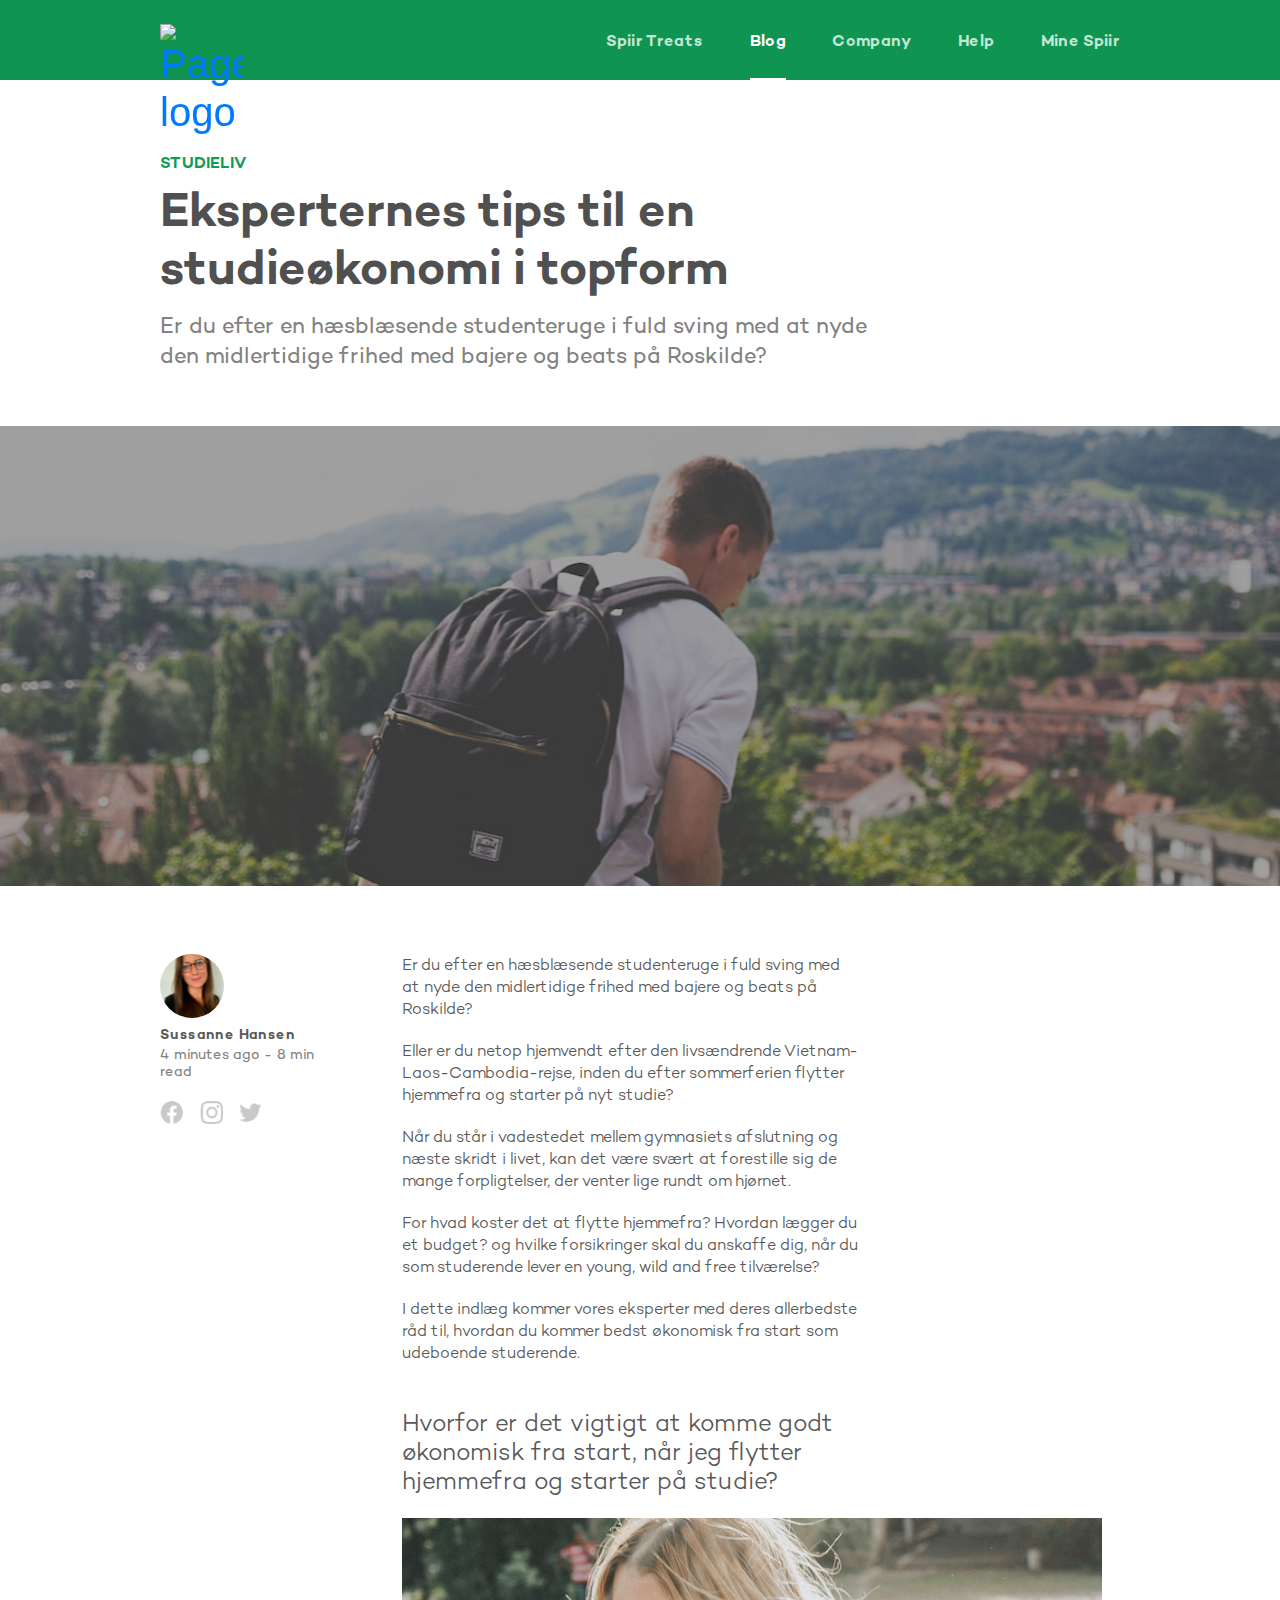
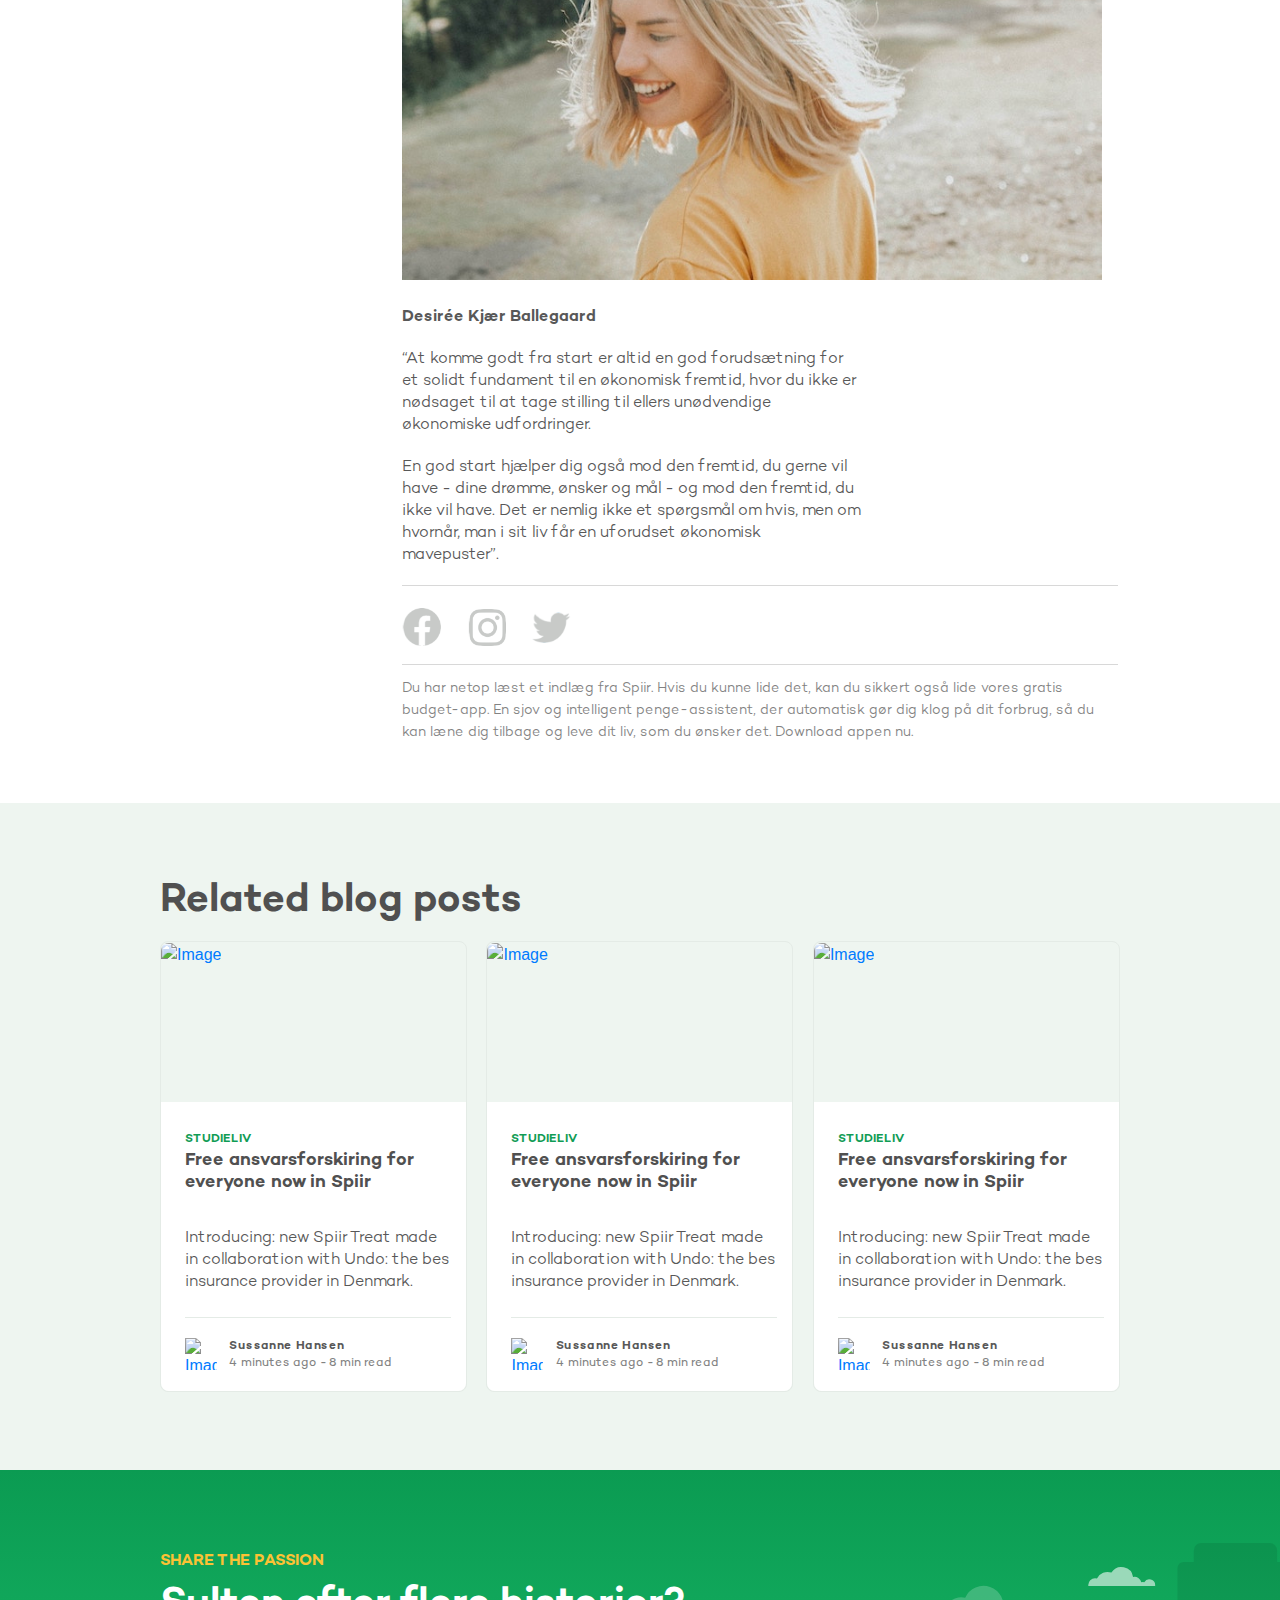
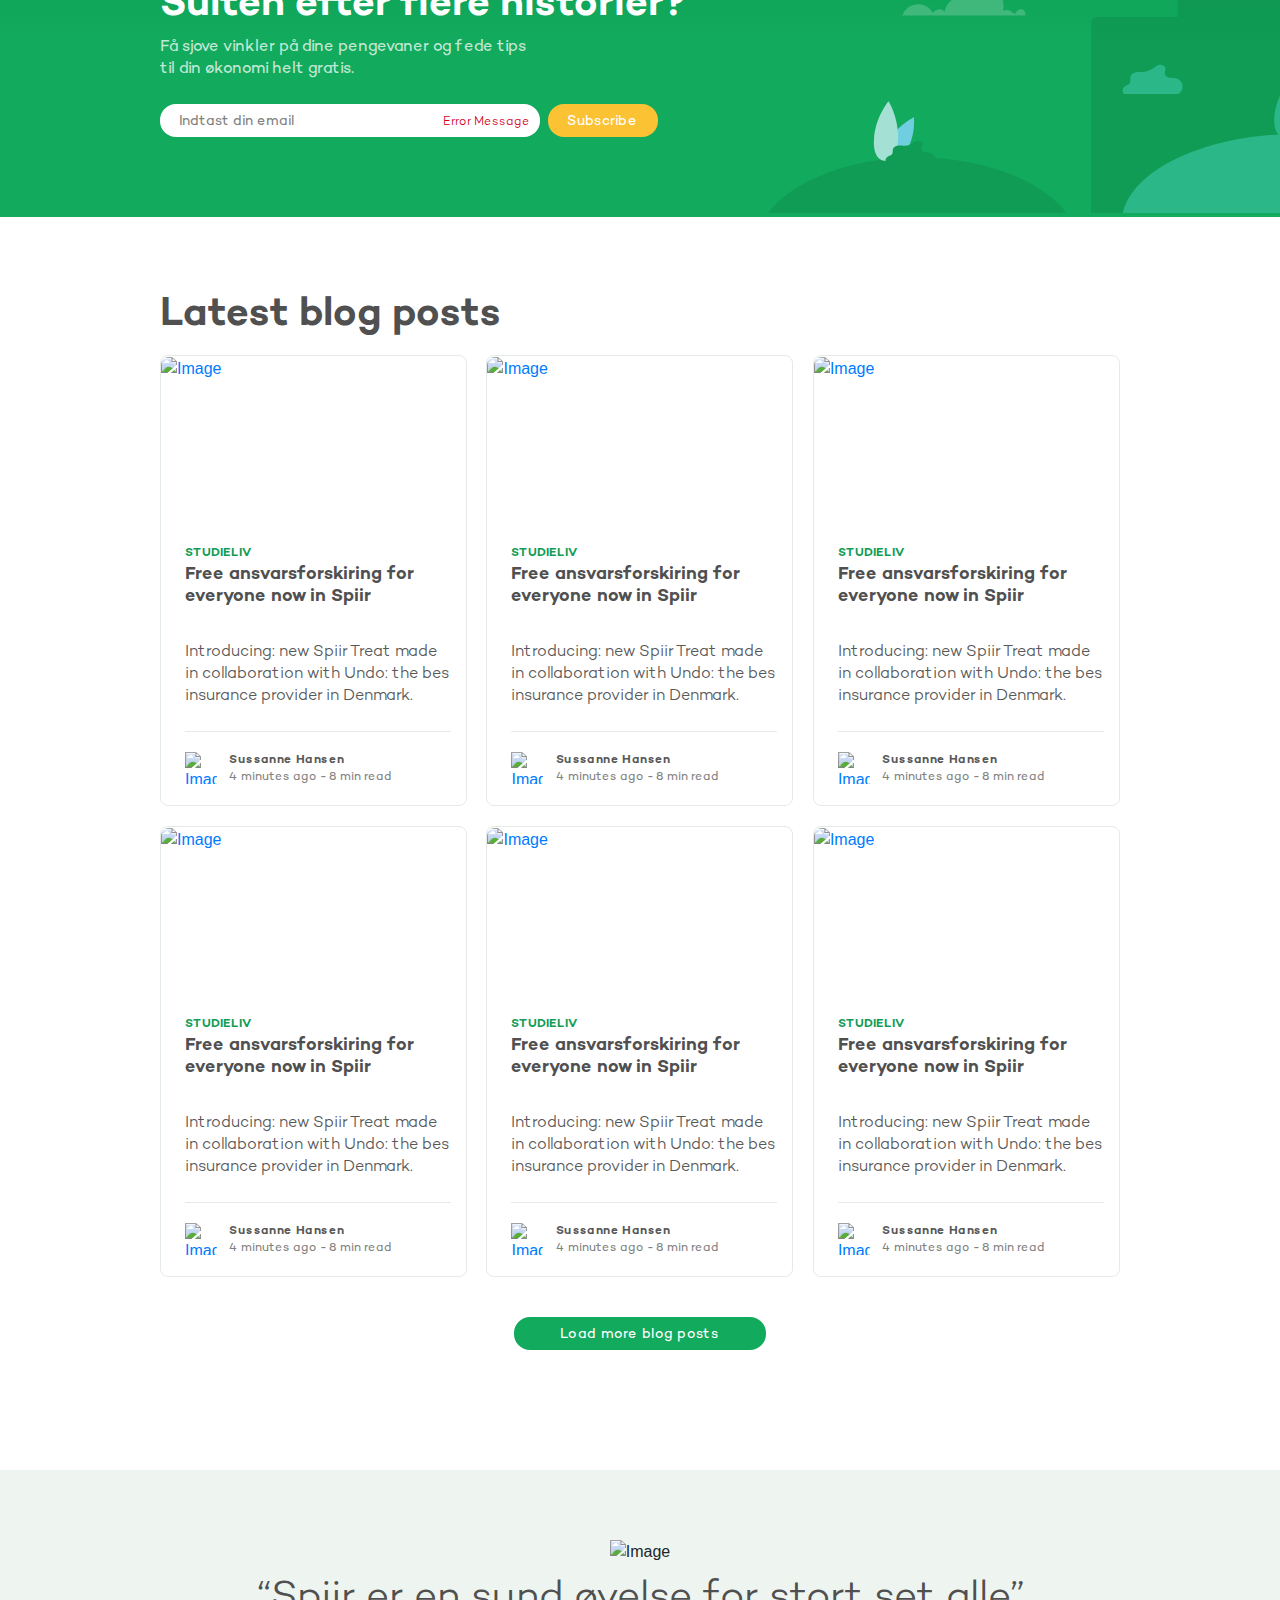
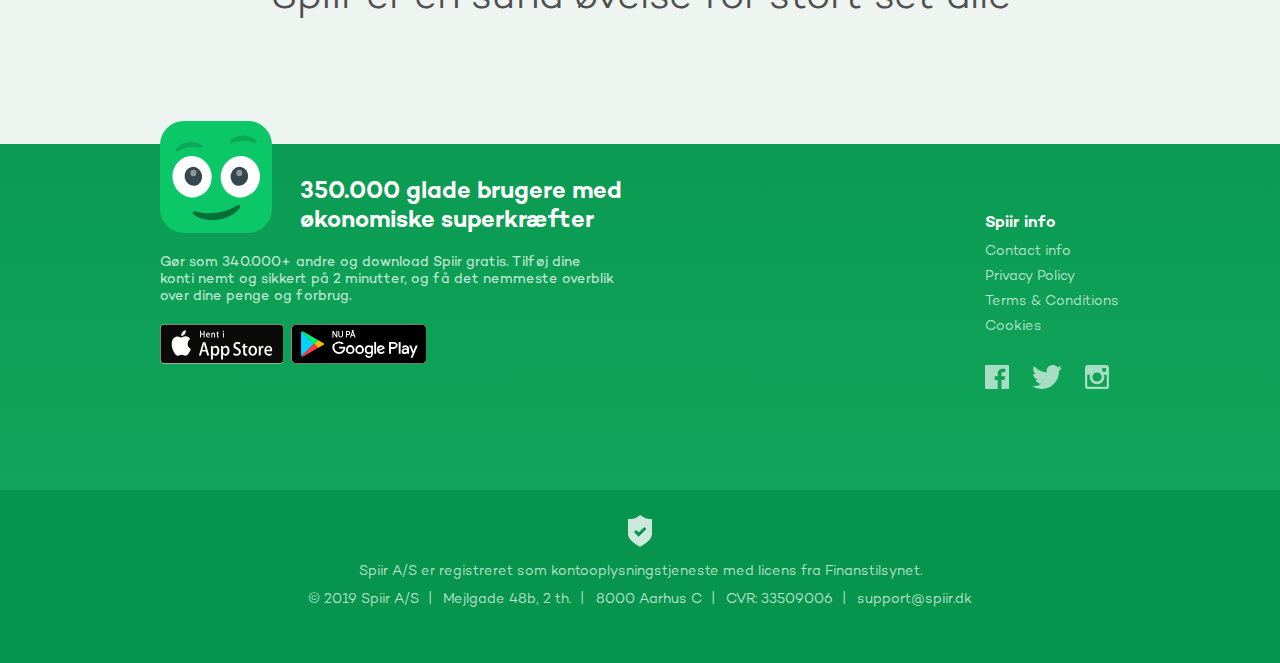
==== commit b3d79948: "Improve behaviour" ====
--- a/blog-detail.html
+++ b/blog-detail.html
@@ -23,7 +23,17 @@
             <div class="row">
                 <div class="col-sm-12">
                     <div class="nav-icon-container hidden-lg hidden-md">
-                        <div class="nav-icon"></div>
+                        <svg class="menuicon" xmlns="http://www.w3.org/2000/svg" width="50" height="50"
+                            viewBox="0 0 50 50">
+                            <title>Toggle Menu</title>
+                            <g>
+                                <line class="menuicon__bar" x1="13" y1="16.5" x2="37" y2="16.5" />
+                                <line class="menuicon__bar" x1="13" y1="24.5" x2="37" y2="24.5" />
+                                <line class="menuicon__bar" x1="13" y1="24.5" x2="37" y2="24.5" />
+                                <line class="menuicon__bar" x1="13" y1="32.5" x2="37" y2="32.5" />
+                                <circle class="menuicon__circle" r="23" cx="25" cy="25" />
+                            </g>
+                        </svg>
                     </div>
                     <div class="logo-container">
                         <h1>
@@ -35,21 +45,22 @@
                     <nav>
                         <ul>
                             <li>
-                                <a href="#">Spiir Treats</a>
+                                <a href="/treats.html">Spiir Treats</a>
+                            </li>
+                            <li class="active">
+                                <a href="/blog.html">Blog</a>
                             </li>
                             <li>
-                                <a href="#">Blog</a>
+                                <a href="/company.html">Company</a>
                             </li>
                             <li>
-                                <a href="#">Company</a>
-                            </li>
-                            <li class="active">
-                                <a href="#">Help</a>
+                                <a href="/help.html">Help</a>
                             </li>
                             <li>
                                 <a href="#">Mine Spiir</a>
                             </li>
                         </ul>
+                        <div class="splash"></div>
                     </nav>
                 </div>
             </div>
@@ -88,17 +99,17 @@
                                 <ul>
                                     <li>
                                         <a href="#" class="fcb-icon">
-                                            <img src="/assets/images/icons/blog-fcb.svg" alt="Social Image">
+                                            <img src="/assets/images/icons/blog-fcb.png" alt="Social Image">
                                         </a>
                                     </li>
                                     <li>
                                         <a href="#" class="insta-icon">
-                                            <img src="/assets/images/icons/blog-insta.svg" alt="Social Image">
+                                            <img src="/assets/images/icons/blog-insta.png" alt="Social Image">
                                         </a>
                                     </li>
                                     <li>
                                         <a href="#" class="twitter-icon">
-                                            <img src="/assets/images/icons/blog-twitter.svg" alt="Social Image">
+                                            <img src="/assets/images/icons/blog-twitter.png" alt="Social Image">
                                         </a>
                                     </li>
                                 </ul>
@@ -142,17 +153,17 @@
                                     <ul>
                                         <li>
                                             <a href="#" class="fcb-icon">
-                                                <img src="/assets/images/icons/blog-fcb.svg" alt="Social Image">
+                                                <img src="/assets/images/icons/blog-fcb.png" alt="Social Image">
                                             </a>
                                         </li>
                                         <li>
                                             <a href="#" class="insta-icon">
-                                                <img src="/assets/images/icons/blog-insta.svg" alt="Social Image">
+                                                <img src="/assets/images/icons/blog-insta.png" alt="Social Image">
                                             </a>
                                         </li>
                                         <li>
                                             <a href="#" class="twitter-icon">
-                                                <img src="/assets/images/icons/blog-twitter.svg" alt="Social Image">
+                                                <img src="/assets/images/icons/blog-twitter.png" alt="Social Image">
                                             </a>
                                         </li>
                                     </ul>
@@ -175,7 +186,7 @@
                     <div class="col-12">
                         <h2>Related blog posts</h2>
                         <div class="blog-more-load-container">
-                            <a href="#" class="blog-item-container">
+                            <a href="/blog-detail.html" class="blog-item-container">
                                 <div class="blog-img-container">
                                     <img src="/assets/images/images/blog-filter-5@2x.png" alt="Image">
                                 </div>
@@ -195,7 +206,7 @@
                                     </div>
                                 </div>
                             </a>
-                            <a href="#" class="blog-item-container">
+                            <a href="/blog-detail.html" class="blog-item-container">
                                 <div class="blog-img-container">
                                     <img src="/assets/images/images/blog-filter-6@2x.png" alt="Image">
                                 </div>
@@ -215,7 +226,7 @@
                                     </div>
                                 </div>
                             </a>
-                            <a href="#" class="blog-item-container">
+                            <a href="/blog-detail.html" class="blog-item-container">
                                 <div class="blog-img-container">
                                     <img src="/assets/images/images/blog-filter-7@2x.png" alt="Image">
                                 </div>
@@ -243,7 +254,8 @@
         <div class="jarallax-container green-container">
             <div class="jarallax">
                 <img class="jarallax-img" src="/assets/images/images/subscribe-bg.svg" alt="Background Image">
-                <img class="mobile-jarallax-img" src="/assets/images/images/small-subscribe-bg.svg" alt="Background Image">
+                <img class="mobile-jarallax-img" src="/assets/images/images/small-subscribe-bg.svg"
+                    alt="Background Image">
             </div>
             <div class="container">
                 <div class="row">
@@ -269,7 +281,7 @@
                 <div class="col-12">
                     <h2>Latest blog posts</h2>
                     <div class="blog-more-load-container">
-                        <a href="#" class="blog-item-container">
+                        <a href="/blog-detail.html" class="blog-item-container">
                             <div class="blog-img-container">
                                 <img src="/assets/images/images/blog-filter-5@2x.png" alt="Image">
                             </div>
@@ -289,7 +301,7 @@
                                 </div>
                             </div>
                         </a>
-                        <a href="#" class="blog-item-container">
+                        <a href="/blog-detail.html" class="blog-item-container">
                             <div class="blog-img-container">
                                 <img src="/assets/images/images/blog-filter-6@2x.png" alt="Image">
                             </div>
@@ -309,7 +321,7 @@
                                 </div>
                             </div>
                         </a>
-                        <a href="#" class="blog-item-container">
+                        <a href="/blog-detail.html" class="blog-item-container">
                             <div class="blog-img-container">
                                 <img src="/assets/images/images/blog-filter-7@2x.png" alt="Image">
                             </div>
@@ -329,7 +341,7 @@
                                 </div>
                             </div>
                         </a>
-                        <a href="#" class="blog-item-container">
+                        <a href="/blog-detail.html" class="blog-item-container">
                             <div class="blog-img-container">
                                 <img src="/assets/images/images/blog-filter-5@2x.png" alt="Image">
                             </div>
@@ -349,7 +361,7 @@
                                 </div>
                             </div>
                         </a>
-                        <a href="#" class="blog-item-container">
+                        <a href="/blog-detail.html" class="blog-item-container">
                             <div class="blog-img-container">
                                 <img src="/assets/images/images/blog-filter-6@2x.png" alt="Image">
                             </div>
@@ -369,7 +381,7 @@
                                 </div>
                             </div>
                         </a>
-                        <a href="#" class="blog-item-container">
+                        <a href="/blog-detail.html" class="blog-item-container">
                             <div class="blog-img-container">
                                 <img src="/assets/images/images/blog-filter-7@2x.png" alt="Image">
                             </div>
--- a/assets/css/main.css
+++ b/assets/css/main.css
@@ -4,184 +4,141 @@
 @import url("slick/slick.min.css");
 @media (max-width: 767px) {
   .hidden-xs {
-    display: none !important;
-  }
-}
+    display: none !important; } }
 
 @media (min-width: 768px) and (max-width: 991px) {
   .hidden-sm {
-    display: none !important;
-  }
-}
+    display: none !important; } }
 
 @media (min-width: 992px) and (max-width: 1199px) {
   .hidden-md {
-    display: none !important;
-  }
-}
+    display: none !important; } }
 
 @media (min-width: 1200px) {
   .hidden-lg {
-    display: none !important;
-  }
-}
+    display: none !important; } }
 
 .visible-xs {
-  display: none !important;
-}
-@media (max-width: 767px) {
-  .visible-xs {
-    display: block !important;
-  }
-}
+  display: none !important; }
+  @media (max-width: 767px) {
+    .visible-xs {
+      display: block !important; } }
 
 @media (min-width: 1200px) {
   .container {
-    max-width: 990px;
-  }
-}
+    max-width: 990px; } }
 @media (min-width: 1200px) {
   .container.img-container {
-    max-width: 1440px;
-  }
-}
+    max-width: 1440px; } }
 
 main {
-  margin-top: 80px;
-}
-@media (min-width: 768px) and (max-width: 991px) {
-  main {
-    overflow: hidden;
-  }
-}
-@media (max-width: 767px) {
-  main {
-    overflow: hidden;
-  }
-}
+  margin-top: 80px; }
+  @media (min-width: 768px) and (max-width: 991px) {
+    main {
+      overflow: hidden; } }
+  @media (max-width: 767px) {
+    main {
+      overflow: hidden; } }
 
 h1 {
   padding: 0;
-  margin: 0;
-}
+  margin: 0; }
 
 h2 {
   color: #505050;
   font-family: "Campton Semi Bold";
   font-size: 40px;
   line-height: 48px;
-  margin-bottom: 20px;
-}
-@media (max-width: 767px) and (orientation: portrait) {
-  h2 {
-    font-size: 36px;
-    line-height: 44px;
-  }
-}
-@media (max-width: 767px) {
-  h2 {
-    margin-bottom: 10px;
-  }
-}
+  margin-bottom: 20px; }
+  @media (max-width: 767px) and (orientation: portrait) {
+    h2 {
+      font-size: 36px;
+      line-height: 44px; } }
+  @media (max-width: 767px) {
+    h2 {
+      margin-bottom: 10px; } }
 
 h3 {
   font-family: "Campton Semi Bold";
   font-size: 28px;
   line-height: 34px;
-  color: #505050;
-}
+  color: #505050; }
 
 h4 {
   font-family: "Campton Semi Bold";
   font-size: 24px;
   line-height: 29px;
-  color: #505050;
-}
+  color: #505050; }
 
 h5 {
   font-family: "Campton Semi Bold";
   text-transform: uppercase;
   font-size: 16px;
   line-height: 19px;
-  color: #109C55;
-}
+  color: #109C55; }
 
 p {
   font-family: "Campton Book";
   color: #585858;
   font-size: 16px;
   line-height: 22px;
-  margin-bottom: 20px;
-}
+  margin-bottom: 20px; }
 
 .subtitle {
   font-family: "Campton Semi Bold";
   font-size: 18px;
   line-height: 22px;
   display: block;
-  margin: 30px 0 10px 0;
-}
+  margin: 30px 0 10px 0; }
 
 a {
-  position: relative;
-}
-a:focus {
-  outline: none;
-  text-decoration: none;
-}
-a:hover {
-  text-decoration: none;
-  color: inherit;
-}
-a:active {
-  outline: none;
-  text-decoration: none;
-}
-a:visited {
-  outline: none;
-  text-decoration: none;
-}
+  position: relative; }
+  a:focus {
+    outline: none;
+    text-decoration: none; }
+  a:hover {
+    text-decoration: none;
+    color: inherit; }
+  a:active {
+    outline: none;
+    text-decoration: none; }
+  a:visited {
+    outline: none;
+    text-decoration: none; }
 
 .flex-row {
   display: -webkit-box;
   display: -ms-flexbox;
   display: flex;
   -ms-flex-wrap: wrap;
-  flex-wrap: wrap;
-}
-@media (max-width: 767px) {
-  .flex-row {
-    display: initial;
-    display: initial;
-    display: block;
-    -ms-flex-wrap: initial;
-    flex-wrap: initial;
-  }
-}
-.flex-row:before, .flex-row:after {
-  display: none;
-  display: none;
-}
-.flex-row > [class*=col-] {
-  display: -webkit-box;
-  display: -ms-flexbox;
-  display: flex;
-  -webkit-box-orient: vertical;
-  -webkit-box-direction: normal;
-  -ms-flex-direction: column;
-  flex-direction: column;
-}
-@media (max-width: 767px) {
-  .flex-row > [class*=col-] {
-    display: initial;
-    display: initial;
-    display: block;
-    -webkit-box-orient: initial;
-    -webkit-box-direction: initial;
-    -ms-flex-direction: initial;
-    flex-direction: initial;
-  }
-}
+  flex-wrap: wrap; }
+  @media (max-width: 767px) {
+    .flex-row {
+      display: initial;
+      display: initial;
+      display: block;
+      -ms-flex-wrap: initial;
+      flex-wrap: initial; } }
+  .flex-row:before, .flex-row:after {
+    display: none;
+    display: none; }
+  .flex-row > [class*='col-'] {
+    display: -webkit-box;
+    display: -ms-flexbox;
+    display: flex;
+    -webkit-box-orient: vertical;
+    -webkit-box-direction: normal;
+    -ms-flex-direction: column;
+    flex-direction: column; }
+    @media (max-width: 767px) {
+      .flex-row > [class*='col-'] {
+        display: initial;
+        display: initial;
+        display: block;
+        -webkit-box-orient: initial;
+        -webkit-box-direction: initial;
+        -ms-flex-direction: initial;
+        flex-direction: initial; } }
 
 .primary-btn {
   background-color: #12AA5D;
@@ -203,277 +160,222 @@
   transition: all 0.5s ease;
   font-family: "Campton Book";
   text-transform: initial;
-  margin-top: 5px;
-}
-.primary-btn:hover {
-  text-decoration: none;
-  outline: 0;
-  color: #12AA5D;
-  background: #ffffff;
-}
-.primary-btn:focus {
-  text-decoration: none;
-  outline: 0;
-  color: #12AA5D;
-}
-.primary-btn:active {
-  outline: 0;
-}
-.primary-btn:after {
-  content: "";
-  display: inline-block;
-  background-repeat: no-repeat;
-  background-size: cover;
-  background-image: url("/assets/images/icons/light-green-right-icon.svg");
-  width: 8px;
-  height: 12px;
-  position: relative;
-  top: 1px;
-  margin-left: 18px;
-  -webkit-transition: all 0.5s ease;
-  -moz-transition: all 0.5s ease;
-  -o-transition: all 0.5s ease;
-  transition: all 0.5s ease;
-}
-.primary-btn.orange-btn {
-  background-color: #FBC234;
-  border-color: #FBC234;
-}
-.primary-btn.orange-btn:hover {
-  background: #ffffff;
-  color: #FBC234;
-}
-.primary-btn.orange-btn:hover:after {
-  background-image: url("/assets/images/icons/hover-light-orange-right-icon.svg");
-}
-.primary-btn.orange-btn:focus {
-  background: #ffffff;
-  color: #FBC234;
-}
-.primary-btn.orange-btn:focus:after {
-  background-image: url("/assets/images/icons/hover-light-orange-right-icon.svg");
-}
-.primary-btn.orange-btn:after {
-  background-image: url("/assets/images/icons/light-orange-right-icon.svg");
-}
-.primary-btn.no-icon:after {
-  display: none;
-}
+  margin-top: 5px; }
+  .primary-btn:hover {
+    text-decoration: none;
+    outline: 0;
+    color: #12AA5D;
+    background: #ffffff; }
+  .primary-btn:focus {
+    text-decoration: none;
+    outline: 0;
+    color: #12AA5D; }
+  .primary-btn:active {
+    outline: 0; }
+  .primary-btn:after {
+    content: "";
+    display: inline-block;
+    background-repeat: no-repeat;
+    background-size: cover;
+    background-image: url("/assets/images/icons/light-green-right-icon.svg");
+    width: 8px;
+    height: 12px;
+    position: relative;
+    top: 1px;
+    margin-left: 18px;
+    -webkit-transition: all 0.5s ease;
+    -moz-transition: all 0.5s ease;
+    -o-transition: all 0.5s ease;
+    transition: all 0.5s ease; }
+  .primary-btn.orange-btn {
+    background-color: #FBC234;
+    border-color: #FBC234; }
+    .primary-btn.orange-btn:hover {
+      background: #ffffff;
+      color: #FBC234; }
+      .primary-btn.orange-btn:hover:after {
+        background-image: url("/assets/images/icons/hover-light-orange-right-icon.svg"); }
+    .primary-btn.orange-btn:focus {
+      background: #ffffff;
+      color: #FBC234; }
+      .primary-btn.orange-btn:focus:after {
+        background-image: url("/assets/images/icons/hover-light-orange-right-icon.svg"); }
+    .primary-btn.orange-btn:after {
+      background-image: url("/assets/images/icons/light-orange-right-icon.svg"); }
+  .primary-btn.no-icon:after {
+    display: none; }
 
 @media (max-width: 768px) {
   .container {
-    max-width: 100%;
-  }
-}
+    max-width: 100%; } }
 
 .grayBackground {
-  background-color: #EEF5F0;
-}
+  background-color: #EEF5F0; }
 
 .greenBackground {
-  background-color: #0B9B52;
-}
+  background-color: #0B9B52; }
 
 .top-spacing {
-  padding-top: 80px;
-}
+  padding-top: 80px; }
+  @media (max-width: 767px) {
+    .top-spacing {
+      padding-top: 50px; } }
 
 .medium-top-spacing {
-  padding-top: 70px;
-}
-@media (max-width: 767px) {
-  .medium-top-spacing {
-    padding-top: 50px;
-  }
-}
+  padding-top: 70px; }
+  @media (max-width: 767px) {
+    .medium-top-spacing {
+      padding-top: 50px; } }
 
 .add-spacing {
   padding-top: 80px;
-  padding-bottom: 100px;
-}
+  padding-bottom: 100px; }
+  @media (max-width: 767px) {
+    .add-spacing {
+      padding-top: 50px;
+      padding-bottom: 50px; } }
 
 .small-spacing {
   padding-top: 50px;
-  padding-bottom: 100px;
-}
-@media (max-width: 767px) {
-  .small-spacing {
-    padding-top: 50px;
-    padding-bottom: 50px;
-  }
-}
+  padding-bottom: 100px; }
+  @media (max-width: 767px) {
+    .small-spacing {
+      padding-top: 50px;
+      padding-bottom: 50px; } }
 
 .half-width {
-  width: 50%;
-}
-@media (max-width: 767px) {
-  .half-width {
-    width: 100%;
-  }
-}
+  width: 50%; }
+  @media (max-width: 767px) {
+    .half-width {
+      width: 100%; } }
 
 @font-face {
-  font-family: "Campton Book Italic";
+  font-family: 'Campton Book Italic';
   src: url("../fonts/campton-book-italic/Campton-BookItalic.eot");
   src: url("../fonts/campton-book-italic/Campton-BookItalic.eot?#iefix") format("embedded-opentype"), url("../fonts/campton-book-italic/Campton-BookItalic.woff2") format("woff2"), url("../fonts/campton-book-italic/Campton-BookItalic.woff") format("woff"), url("../fonts/campton-book-italic/Campton-BookItalic.ttf") format("truetype"), url("../fonts/campton-book-italic/Campton-BookItalic.svg#Campton-BookItalic") format("svg");
   font-weight: normal;
-  font-style: italic;
-}
+  font-style: italic; }
 @font-face {
-  font-family: "Campton Bold";
+  font-family: 'Campton Bold';
   src: url("../fonts/campton-bold/Campton-Bold.eot");
   src: url("../fonts/campton-bold/Campton-Bold.eot?#iefix") format("embedded-opentype"), url("../fonts/campton-bold/Campton-Bold.woff2") format("woff2"), url("../fonts/campton-bold/Campton-Bold.woff") format("woff"), url("../fonts/campton-bold/Campton-Bold.ttf") format("truetype"), url("../fonts/campton-bold/Campton-Bold.svg#Campton-Bold") format("svg");
   font-weight: bold;
-  font-style: normal;
-}
+  font-style: normal; }
 @font-face {
-  font-family: "Campton Book";
+  font-family: 'Campton Book';
   src: url("../fonts/campton-book/Campton-Book.eot");
   src: url("../fonts/campton-book/Campton-Book.eot?#iefix") format("embedded-opentype"), url("../fonts/campton-book/Campton-Book.woff2") format("woff2"), url("../fonts/campton-book/Campton-Book.woff") format("woff"), url("../fonts/campton-book/Campton-Book.ttf") format("truetype"), url("../fonts/campton-book/Campton-Book.svg#Campton-Book") format("svg");
   font-weight: normal;
-  font-style: normal;
-}
+  font-style: normal; }
 @font-face {
-  font-family: "Campton Extra Light";
+  font-family: 'Campton Extra Light';
   src: url("../fonts/campton-extra-light/Campton-ExtraLight.eot");
   src: url("../fonts/campton-extra-light/Campton-ExtraLight.eot?#iefix") format("embedded-opentype"), url("../fonts/campton-extra-light/Campton-ExtraLight.woff2") format("woff2"), url("../fonts/campton-extra-light/Campton-ExtraLight.woff") format("woff"), url("../fonts/campton-extra-light/Campton-ExtraLight.ttf") format("truetype"), url("../fonts/campton-extra-light/Campton-ExtraLight.svg#Campton-ExtraLight") format("svg");
   font-weight: 200;
-  font-style: normal;
-}
+  font-style: normal; }
 @font-face {
-  font-family: "Campton Light";
+  font-family: 'Campton Light';
   src: url("../fonts/campton-light/Campton-Light.eot");
   src: url("../fonts/campton-light/Campton-Light.eot?#iefix") format("embedded-opentype"), url("../fonts/campton-light/Campton-Light.woff2") format("woff2"), url("../fonts/campton-light/Campton-Light.woff") format("woff"), url("../fonts/campton-light/Campton-Light.ttf") format("truetype"), url("../fonts/campton-light/Campton-Light.svg#Campton-Light") format("svg");
   font-weight: 300;
-  font-style: normal;
-}
+  font-style: normal; }
 @font-face {
-  font-family: "Campton Medium";
+  font-family: 'Campton Medium';
   src: url("../fonts/campton-medium/Campton-Medium.eot");
   src: url("../fonts/campton-medium/Campton-Medium.eot?#iefix") format("embedded-opentype"), url("../fonts/campton-medium/Campton-Medium.woff2") format("woff2"), url("../fonts/campton-medium/Campton-Medium.woff") format("woff"), url("../fonts/campton-medium/Campton-Medium.ttf") format("truetype"), url("../fonts/campton-medium/Campton-Medium.svg#Campton-Medium") format("svg");
   font-weight: 500;
-  font-style: normal;
-}
+  font-style: normal; }
 @font-face {
-  font-family: "Campton Semi Bold";
+  font-family: 'Campton Semi Bold';
   src: url("../fonts/campton-semi-bold/Campton-SemiBold.eot");
   src: url("../fonts/campton-semi-bold/Campton-SemiBold.eot?#iefix") format("embedded-opentype"), url("../fonts/campton-semi-bold/Campton-SemiBold.woff2") format("woff2"), url("../fonts/campton-semi-bold/Campton-SemiBold.woff") format("woff"), url("../fonts/campton-semi-bold/Campton-SemiBold.ttf") format("truetype"), url("../fonts/campton-semi-bold/Campton-SemiBold.svg#Campton-SemiBold") format("svg");
   font-weight: 600;
-  font-style: normal;
-}
+  font-style: normal; }
 @font-face {
-  font-family: "Campton Semi Bold Italic";
+  font-family: 'Campton Semi Bold Italic';
   src: url("../fonts/campton-semi-bold-italic/Campton-SemiBoldItalic.eot");
   src: url("../fonts/campton-semi-bold-italic/Campton-SemiBoldItalic.eot?#iefix") format("embedded-opentype"), url("../fonts/campton-semi-bold-italic/Campton-SemiBoldItalic.woff2") format("woff2"), url("../fonts/campton-semi-bold-italic/Campton-SemiBoldItalic.woff") format("woff"), url("../fonts/campton-semi-bold-italic/Campton-SemiBoldItalic.ttf") format("truetype"), url("../fonts/campton-semi-bold-italic/Campton-SemiBoldItalic.svg#Campton-SemiBoldItalic") format("svg");
   font-weight: 600;
-  font-style: italic;
-}
+  font-style: italic; }
 body {
-  overflow-x: hidden;
-}
-@media (min-width: 768px) and (max-width: 991px) {
-  body main {
-    margin-top: 70px;
-  }
-}
-@media (max-width: 767px) {
-  body main {
-    margin-top: 70px;
-  }
-}
-body:before {
-  content: "";
-  margin-right: -100%;
-  width: 100%;
-  height: 100%;
-  background: rgba(0, 0, 0, 0.5);
+  overflow-x: hidden; }
+  @media (min-width: 768px) and (max-width: 991px) {
+    body main {
+      margin-top: 70px; } }
+  @media (max-width: 767px) {
+    body main {
+      margin-top: 70px; } }
+  body.menu-open {
+    overflow-y: hidden; }
+    body.menu-open header .nav-icon-container .menuicon__bar:nth-child(3) {
+      -webkit-transform: rotate(-45deg);
+      transform: rotate(-45deg); }
+    body.menu-open header .nav-icon-container .menuicon__bar:nth-child(2) {
+      -webkit-transform: rotate(45deg);
+      transform: rotate(45deg); }
+    body.menu-open header .nav-icon-container .menuicon__bar:nth-child(1),
+    body.menu-open header .nav-icon-container .menuicon__bar:nth-child(4) {
+      opacity: 0; }
+    body.menu-open header .nav-icon-container .menuicon__circle {
+      stroke-dashoffset: 0; }
+    body.menu-open header .nav-icon-container .menuicon {
+      color: white;
+      -webkit-transform: rotate(180deg);
+      transform: rotate(180deg); }
+    body.menu-open header .nav-icon-container > .splash::after {
+      -webkit-transform: scale(1);
+      transform: scale(1); }
+    body.menu-open header nav {
+      height: auto; }
+      body.menu-open header nav ul {
+        visibility: visible; }
+        body.menu-open header nav ul li {
+          opacity: 1;
+          -webkit-transform: translateY(0);
+          transform: translateY(0); }
+    body.menu-open .splash:after {
+      -webkit-transform: scale(1);
+      transform: scale(1); }
+    body.menu-open footer {
+      margin-right: 100%; }
+      @media (max-width: 767px) {
+        body.menu-open footer {
+          float: left;
+          overflow: hidden;
+          height: 0; } }
+      @media (min-width: 768px) and (max-width: 991px) {
+        body.menu-open footer {
+          float: left;
+          overflow: hidden;
+          height: 0; } }
+
+.splash {
   position: absolute;
-  top: 0;
-  right: 0;
-  z-index: 9;
-  opacity: 0;
-  transition: margin-right 1s ease;
-  -webkit-transition: margin-right 1s ease;
-}
-body.menu-open {
-  overflow-y: hidden;
-}
-body.menu-open header .nav-icon {
-  background: transparent;
-  transition: top 300ms cubic-bezier(0.23, 1, 0.32, 1), transform 300ms 300ms cubic-bezier(0.23, 1, 0.32, 1);
-}
-body.menu-open header .nav-icon:before {
-  opacity: 1;
-  bottom: 0;
-  transform: rotate(-45deg);
-  transition: bottom 300ms cubic-bezier(0.23, 1, 0.32, 1), transform 300ms 300ms cubic-bezier(0.23, 1, 0.32, 1);
-}
-body.menu-open header .nav-icon:after {
-  opacity: 1;
-  top: 0;
-  transform: rotate(45deg);
-  transition: top 300ms cubic-bezier(0.23, 1, 0.32, 1), transform 300ms 300ms cubic-bezier(0.23, 1, 0.32, 1);
-}
-@media (min-width: 768px) and (max-width: 991px) {
-  body.menu-open header:before {
+  top: 40px;
+  right: 40px;
+  width: 1px;
+  height: 1px; }
+  @media (min-width: 992px) {
+    .splash {
+      display: none; } }
+  .splash:after {
     content: "";
+    display: block;
     position: absolute;
-    left: 0;
-    top: 0;
-    height: 100vh;
-    background-color: rgba(255, 255, 255, 0.98);
-    width: 5px;
-  }
-  body.menu-open header:after {
-    content: "";
-    position: absolute;
-    right: 0;
-    top: 0;
-    height: 100vh;
-    background-color: rgba(255, 255, 255, 0.98);
-    width: 5px;
-  }
-}
-@media (max-width: 767px) {
-  body.menu-open header nav ul li a {
-    margin-right: 0;
-  }
-}
-@media (min-width: 768px) and (max-width: 991px) {
-  body.menu-open header nav ul li a {
-    margin-right: 0;
-  }
-}
-body.menu-open nav {
-  margin-right: 0%;
-}
-@media (min-width: 768px) and (max-width: 991px) {
-  body.menu-open nav {
-    width: 100%;
-  }
-}
-body.menu-open footer {
-  margin-right: 100%;
-}
-@media (max-width: 767px) {
-  body.menu-open footer {
-    float: left;
-    overflow: hidden;
-    height: 0;
-  }
-}
-@media (min-width: 768px) and (max-width: 991px) {
-  body.menu-open footer {
-    float: left;
-    overflow: hidden;
-    height: 0;
-  }
-}
-body.menu-open:before {
-  opacity: 1;
-  width: 100%;
-  margin-right: 0%;
-}
+    border-radius: 50%;
+    background-color: #12aa5d;
+    width: 284vmax;
+    height: 284vmax;
+    top: -142vmax;
+    left: -142vmax;
+    -webkit-transform: scale(0);
+    transform: scale(0);
+    -webkit-transform-origin: 50% 50%;
+    transform-origin: 50% 50%;
+    transition: -webkit-transform 0.5s cubic-bezier(0.755, 0.05, 0.855, 0.06);
+    transition: transform 0.5s cubic-bezier(0.755, 0.05, 0.855, 0.06);
+    transition: transform 0.5s cubic-bezier(0.755, 0.05, 0.855, 0.06), -webkit-transform 0.5s cubic-bezier(0.755, 0.05, 0.855, 0.06);
+    will-change: transform; }
 
 header {
   background-color: #12aa5d;
@@ -485,2101 +387,1970 @@
   position: fixed;
   top: 0;
   left: 0;
-  right: 0;
-}
-header:before {
-  content: "";
-  width: 100%;
-  height: 100%;
-  background: rgba(0, 0, 0, 0.13);
-  position: absolute;
-  top: 0;
-  left: 0;
-}
-@media (max-width: 767px) {
-  header {
-    height: 70px;
-  }
-}
-@media (min-width: 768px) and (max-width: 991px) {
-  header {
-    height: 70px;
-  }
-}
-header .nav-icon-container {
-  position: absolute;
-  top: 23px;
-  right: 16px;
-  width: 24px;
-  height: 24px;
-}
-header .nav-icon {
-  width: 24px;
-  height: 2.5px;
-  position: absolute;
-  top: -4px;
-  right: 0px;
-  transform: translateY(16px);
-  -webkit-transform: translateY(16px);
-  -moz-transform: translateY(16px);
-  -ms-transform: translateY(16px);
-  -o-transform: translateY(16px);
-  background: #ffffff;
-  transition: all 0ms 300ms;
-}
-header .nav-icon:before {
-  width: 24px;
-  height: 2.5px;
-  content: "";
-  position: absolute;
-  left: 0;
-  bottom: 9px;
-  background: #ffffff;
-  transition: bottom 300ms 300ms cubic-bezier(0.23, 1, 0.32, 1), transform 300ms cubic-bezier(0.23, 1, 0.32, 1);
-}
-header .nav-icon:after {
-  width: 24px;
-  height: 2.5px;
-  content: "";
-  position: absolute;
-  left: 0;
-  top: 9px;
-  background: #ffffff;
-  transition: top 300ms 300ms cubic-bezier(0.23, 1, 0.32, 1), transform 300ms cubic-bezier(0.23, 1, 0.32, 1);
-}
-header .logo-container {
-  float: left;
-  text-align: left;
-  width: 83px;
-  height: 39px;
-  position: absolute;
-  top: 23.5px;
-  left: 15px;
-  -webkit-transition: all 0.5s;
-  -moz-transition: all 0.5s;
-  transition: all 0.5s;
-}
-@media (max-width: 767px) {
+  right: 0; }
+  header:before {
+    content: "";
+    width: 100%;
+    height: 100%;
+    background: rgba(0, 0, 0, 0.13);
+    position: absolute;
+    top: 0;
+    left: 0; }
+  @media (max-width: 767px) {
+    header {
+      height: 70px; } }
+  @media (min-width: 768px) and (max-width: 991px) {
+    header {
+      height: 70px; } }
+  header .nav-icon-container {
+    display: inline-block;
+    position: absolute;
+    z-index: 10;
+    padding: 0;
+    border: 0;
+    background: transparent;
+    outline: 0;
+    right: 15px;
+    top: 10px;
+    cursor: pointer;
+    border-radius: 50%;
+    transition: background-color .15s linear; }
+    header .nav-icon-container:focus, header .nav-icon-container:hover {
+      outline: 0;
+      background-color: rgba(0, 0, 0, 0.5); }
+    header .nav-icon-container .menuicon {
+      display: block;
+      cursor: pointer;
+      color: white;
+      -webkit-transform: rotate(0deg);
+      transform: rotate(0deg);
+      transition: 0.3s cubic-bezier(0.165, 0.84, 0.44, 1); }
+    header .nav-icon-container .menuicon__bar,
+    header .nav-icon-container .menuicon__circle {
+      fill: none;
+      stroke: currentColor;
+      stroke-width: 3;
+      stroke-linecap: round; }
+    header .nav-icon-container .menuicon__bar {
+      -webkit-transform: rotate(0deg);
+      transform: rotate(0deg);
+      -webkit-transform-origin: 50% 50%;
+      transform-origin: 50% 50%;
+      transition: -webkit-transform .25s ease-in-out;
+      transition: transform .25s ease-in-out;
+      transition: transform .25s ease-in-out, -webkit-transform .25s ease-in-out; }
+    header .nav-icon-container .menuicon__circle {
+      transition: stroke-dashoffset .3s linear .1s;
+      stroke-dashoffset: 144.513262038;
+      stroke-dasharray: 144.513262038; }
   header .logo-container {
-    top: 16px;
-  }
-}
-header .logo-container a {
-  -webkit-transition: all 0.5s;
-  -moz-transition: all 0.5s;
-  transition: all 0.5s;
-  position: relative;
-}
-header .logo-container a:hover img {
-  -webkit-transform: scale(1.1);
-  transform: scale(1.1);
-}
-header .logo-container .logo {
-  height: auto;
-  visibility: visible;
-  opacity: 1;
-  display: block;
-}
-header .logo-container img {
-  width: 83px;
-  height: 39px;
-  -webkit-transition: all 0.5s;
-  -moz-transition: all 0.5s;
-  transition: all 0.5s;
-  position: relative;
-}
-header nav {
-  text-align: right;
-  position: relative;
-  margin: 0;
-  background: none;
-  display: inline-block;
-  float: right;
-  transition: margin-right 1s ease;
-  -webkit-transition: margin-right 1s ease;
-}
-@media (max-width: 767px) {
-  header nav {
-    margin-right: -100%;
-    width: 100%;
+    float: left;
+    text-align: left;
+    width: 83px;
+    height: 39px;
     position: absolute;
-    top: 70px;
-    right: 0;
-    height: auto;
-    min-height: 325px;
-    overflow-y: auto;
-    background-color: #12aa5d;
-  }
-}
-@media (max-width: 767px) and (orientation: landscape) {
-  header nav {
-    padding-bottom: 320px;
-  }
-}
-@media (min-width: 768px) and (max-width: 991px) {
-  header nav {
-    margin-right: -100%;
-    width: 0;
-    position: absolute;
-    top: 70px;
-    right: 0;
-    height: auto;
-    min-height: 325px;
-    overflow-y: auto;
-    background-color: #12aa5d;
-  }
-}
-header nav ul {
-  padding: 0;
-  text-align: right;
-  list-style: none;
-  width: auto;
-  display: block;
-  margin-bottom: 0;
-}
-@media (max-width: 767px) {
+    top: 23.5px;
+    left: 15px;
+    -webkit-transition: all 0.5s;
+    -moz-transition: all 0.5s;
+    transition: all 0.5s; }
+    @media (max-width: 767px) {
+      header .logo-container {
+        top: 16px;
+        z-index: 9; } }
+    @media (min-width: 768px) and (max-width: 991px) {
+      header .logo-container {
+        z-index: 9; } }
+    header .logo-container a {
+      -webkit-transition: all 0.5s;
+      -moz-transition: all 0.5s;
+      transition: all 0.5s;
+      position: relative; }
+      header .logo-container a:hover img {
+        -webkit-transform: scale(1.1);
+        transform: scale(1.1); }
+    header .logo-container .logo {
+      height: auto;
+      visibility: visible;
+      opacity: 1;
+      display: block; }
+    header .logo-container img {
+      width: 83px;
+      height: 39px;
+      -webkit-transition: all 0.5s;
+      -moz-transition: all 0.5s;
+      transition: all 0.5s;
+      position: relative; }
+  @media (min-width: 992px) {
+    header nav {
+      text-align: right;
+      position: relative;
+      margin: 0;
+      background: none;
+      display: inline-block;
+      float: right; } }
+  @media (max-width: 767px) {
+    header nav {
+      height: 0; } }
+  @media (min-width: 768px) and (max-width: 991px) {
+    header nav {
+      height: 0; } }
   header nav ul {
-    margin-left: 0;
-    margin-top: 20px;
-  }
-}
-@media (min-width: 768px) and (max-width: 991px) {
-  header nav ul {
-    margin-left: 0;
-    margin-top: 20px;
-  }
-}
-header nav ul li {
-  list-style: none;
-  display: inline-block;
-  margin-bottom: 0;
-  background: none;
-  cursor: pointer;
-  padding: 0 42px 0 0;
-  position: relative;
-}
-@media (max-width: 767px) {
-  header nav ul li {
-    width: 100%;
-    text-align: center;
+    list-style: none;
     padding: 0;
-    margin-bottom: 15px;
-    min-height: 46px;
-  }
-}
-@media (max-width: 767px) and (orientation: landscape) {
-  header nav ul li {
-    margin-bottom: 10px;
-  }
-}
-@media (min-width: 992px) and (max-width: 1199px) {
-  header nav ul li {
-    padding-right: 20px;
-  }
-}
-@media (min-width: 768px) and (max-width: 991px) {
-  header nav ul li {
-    width: 100%;
-    text-align: center;
-    padding: 0;
-    margin-bottom: 15px;
-  }
-}
-header nav ul li:last-child {
-  padding-right: 0;
-}
-header nav ul li.active a {
-  color: #ffffff;
-}
-header nav ul li.active a:before {
-  visibility: visible;
-  -webkit-transform: scaleX(1);
-  -moz-transform: scaleX(1);
-  -ms-transform: scaleX(1);
-  -o-transform: scaleX(1);
-  transform: scaleX(1);
-}
-header nav ul li a {
-  position: relative;
-  padding: 0;
-  font-size: 16px;
-  line-height: 16px;
-  color: #C2E8D5;
-  font-family: "Campton Semi Bold";
-  letter-spacing: 0.02em;
-  padding: 33px 0 31px 0;
-  display: block;
-}
-@media (max-width: 767px) {
-  header nav ul li a {
-    font-size: 19px;
-    letter-spacing: 0;
-    line-height: 26px;
-    display: inline-block;
-    padding: 10px 0;
-    transition: margin-right 1s ease;
-    -webkit-transition: margin-right 1s ease;
-    margin-right: -100%;
-    right: 0;
-  }
-}
-@media (max-width: 767px) and (orientation: landscape) {
-  header nav ul li a {
-    padding: 5px 0;
-  }
-}
-@media (min-width: 768px) and (max-width: 991px) {
-  header nav ul li a {
-    font-size: 19px;
-    letter-spacing: 0;
-    line-height: 26px;
-    display: inline-block;
-    transition: margin-right 1s ease;
-    -webkit-transition: margin-right 1s ease;
-    margin-right: -100%;
-    right: 0;
-  }
-}
-header nav ul li a:hover {
-  color: #ffffff;
-}
-header nav ul li a:hover:before {
-  visibility: visible;
-  -webkit-transform: scaleX(1);
-  -moz-transform: scaleX(1);
-  -ms-transform: scaleX(1);
-  -o-transform: scaleX(1);
-  transform: scaleX(1);
-}
-header nav ul li a:before {
-  content: "";
-  position: absolute;
-  width: 100%;
-  height: 2px;
-  bottom: 0;
-  left: 0;
-  visibility: hidden;
-  -webkit-transform: scaleX(0);
-  -moz-transform: scaleX(0);
-  -ms-transform: scaleX(0);
-  -o-transform: scaleX(0);
-  transform: scaleX(0);
-  -webkit-transition: all 0.3s ease-in-out 0s;
-  -moz-transition: all 0.3s ease-in-out 0s;
-  -ms-transition: all 0.3s ease-in-out 0s;
-  -o-transition: all 0.3s ease-in-out 0s;
-  transition: all 0.3s ease-in-out 0s;
-  background: #ffffff;
-}
-header nav ul li a:focus {
-  text-decoration: none;
-  outline: none;
-}
-header nav ul li a:focus:before {
-  visibility: visible;
-  -webkit-transform: scaleX(1);
-  -moz-transform: scaleX(1);
-  -ms-transform: scaleX(1);
-  -o-transform: scaleX(1);
-  transform: scaleX(1);
-}
+    margin-bottom: 0; }
+    @media (min-width: 992px) {
+      header nav ul {
+        text-align: right;
+        list-style: none;
+        width: auto;
+        display: block; } }
+    @media (max-width: 767px) {
+      header nav ul {
+        display: flex;
+        flex-direction: column;
+        justify-content: center;
+        height: 100vh;
+        position: relative;
+        z-index: 5;
+        visibility: hidden; } }
+    @media (min-width: 768px) and (max-width: 991px) {
+      header nav ul {
+        display: flex;
+        flex-direction: column;
+        justify-content: center;
+        height: 100vh;
+        position: relative;
+        z-index: 5;
+        visibility: hidden; } }
+    @media (min-width: 992px) {
+      header nav ul li {
+        list-style: none;
+        display: inline-block;
+        margin-bottom: 0;
+        background: none;
+        cursor: pointer;
+        padding: 0 42px 0 0;
+        position: relative; }
+        header nav ul li:last-child {
+          padding-right: 0; } }
+    @media (max-width: 767px) {
+      header nav ul li {
+        opacity: 0;
+        transition: all 0.3s cubic-bezier(0, 0.995, 0.99, 1) 0.3s; }
+        header nav ul li:nth-child(1) {
+          -webkit-transform: translateY(-40px);
+          transform: translateY(-40px); }
+        header nav ul li:nth-child(2) {
+          -webkit-transform: translateY(-80px);
+          transform: translateY(-80px); }
+        header nav ul li:nth-child(3) {
+          -webkit-transform: translateY(-120px);
+          transform: translateY(-120px); }
+        header nav ul li:nth-child(4) {
+          -webkit-transform: translateY(-160px);
+          transform: translateY(-160px); }
+        header nav ul li:nth-child(5) {
+          -webkit-transform: translateY(-200px);
+          transform: translateY(-200px); } }
+    @media (min-width: 992px) and (max-width: 1199px) {
+      header nav ul li {
+        padding-right: 20px; } }
+    @media (min-width: 768px) and (max-width: 991px) {
+      header nav ul li {
+        opacity: 0;
+        transition: all 0.3s cubic-bezier(0, 0.995, 0.99, 1) 0.3s; }
+        header nav ul li:nth-child(1) {
+          -webkit-transform: translateY(-40px);
+          transform: translateY(-40px); }
+        header nav ul li:nth-child(2) {
+          -webkit-transform: translateY(-80px);
+          transform: translateY(-80px); }
+        header nav ul li:nth-child(3) {
+          -webkit-transform: translateY(-120px);
+          transform: translateY(-120px); }
+        header nav ul li:nth-child(4) {
+          -webkit-transform: translateY(-160px);
+          transform: translateY(-160px); }
+        header nav ul li:nth-child(5) {
+          -webkit-transform: translateY(-200px);
+          transform: translateY(-200px); } }
+    header nav ul li.active a {
+      color: #ffffff; }
+      header nav ul li.active a:before {
+        visibility: visible;
+        -webkit-transform: scaleX(1);
+        -moz-transform: scaleX(1);
+        -ms-transform: scaleX(1);
+        -o-transform: scaleX(1);
+        transform: scaleX(1); }
+      @media (max-width: 767px) {
+        header nav ul li.active a {
+          outline: 0;
+          background-color: rgba(0, 0, 0, 0.2);
+          border-radius: 8px; } }
+      @media (min-width: 768px) and (max-width: 991px) {
+        header nav ul li.active a {
+          outline: 0;
+          background-color: rgba(0, 0, 0, 0.2);
+          border-radius: 8px; } }
+    @media (min-width: 992px) {
+      header nav ul li a {
+        position: relative;
+        padding: 0;
+        font-size: 16px;
+        line-height: 16px;
+        color: #C2E8D5;
+        font-family: "Campton Semi Bold";
+        letter-spacing: 0.02em;
+        padding: 33px 0 31px 0;
+        display: block; } }
+    @media (max-width: 767px) {
+      header nav ul li a {
+        padding: 16px;
+        color: #ffffff;
+        font-size: 28px;
+        line-height: 28px;
+        letter-spacing: 2px;
+        display: block;
+        text-align: center;
+        font-family: "Campton Light"; } }
+    @media (min-width: 768px) and (max-width: 991px) {
+      header nav ul li a {
+        padding: 16px;
+        color: #ffffff;
+        font-size: 28px;
+        line-height: 28px;
+        letter-spacing: 2px;
+        display: block;
+        text-align: center;
+        font-family: "Campton Light"; } }
+    header nav ul li a:hover {
+      color: #ffffff; }
+      @media (max-width: 767px) {
+        header nav ul li a:hover {
+          outline: 0; } }
+      @media (min-width: 768px) and (max-width: 991px) {
+        header nav ul li a:hover {
+          outline: 0; } }
+      header nav ul li a:hover:before {
+        visibility: visible;
+        -webkit-transform: scaleX(1);
+        -moz-transform: scaleX(1);
+        -ms-transform: scaleX(1);
+        -o-transform: scaleX(1);
+        transform: scaleX(1); }
+    header nav ul li a:before {
+      content: "";
+      position: absolute;
+      width: 100%;
+      height: 2px;
+      bottom: 0;
+      left: 0;
+      visibility: hidden;
+      -webkit-transform: scaleX(0);
+      -moz-transform: scaleX(0);
+      -ms-transform: scaleX(0);
+      -o-transform: scaleX(0);
+      transform: scaleX(0);
+      -webkit-transition: all 0.3s ease-in-out 0s;
+      -moz-transition: all 0.3s ease-in-out 0s;
+      -ms-transition: all 0.3s ease-in-out 0s;
+      -o-transition: all 0.3s ease-in-out 0s;
+      transition: all 0.3s ease-in-out 0s;
+      background: #ffffff; }
+      @media (max-width: 767px) {
+        header nav ul li a:before {
+          display: none; } }
+      @media (min-width: 768px) and (max-width: 991px) {
+        header nav ul li a:before {
+          display: none; } }
+    header nav ul li a:focus {
+      text-decoration: none;
+      outline: none; }
+      @media (max-width: 767px) {
+        header nav ul li a:focus {
+          outline: 0;
+          background-color: rgba(0, 0, 0, 0.2); } }
+      @media (min-width: 768px) and (max-width: 991px) {
+        header nav ul li a:focus {
+          outline: 0;
+          background-color: rgba(0, 0, 0, 0.2); } }
+      header nav ul li a:focus:before {
+        visibility: visible;
+        -webkit-transform: scaleX(1);
+        -moz-transform: scaleX(1);
+        -ms-transform: scaleX(1);
+        -o-transform: scaleX(1);
+        transform: scaleX(1); }
 
 footer {
   padding: 32px 0 0 0;
-  background: linear-gradient(#0b9b52 0%, #12aa5d 100%);
-}
-footer .download-container {
-  margin-top: 0;
-}
-footer .download-container a {
-  margin-right: 3.5px;
-}
-footer .download-container a:before {
-  height: 40px;
-}
-footer .download-container a.ios-icon:before {
-  width: 123px;
-  background: url("/assets/images/icons/footer-ios.svg");
-}
-footer .download-container a.android-icon:before {
-  width: 135px;
-  background: url("/assets/images/icons/footer-android.svg");
-}
-footer .footer-info-container {
-  background-color: #07944D;
-  text-align: center;
-  padding: 25px 0 50px 0;
-  margin-top: 101px;
-}
-@media (min-width: 768px) and (max-width: 991px) {
+  background: linear-gradient(#0b9b52 0%, #12aa5d 100%); }
+  footer .download-container {
+    margin-top: 0; }
+    footer .download-container a {
+      margin-right: 3.5px; }
+      footer .download-container a:before {
+        height: 40px; }
+      footer .download-container a.ios-icon:before {
+        width: 123px;
+        background: url("/assets/images/icons/footer-ios.svg"); }
+      footer .download-container a.android-icon:before {
+        width: 135px;
+        background: url("/assets/images/icons/footer-android.svg"); }
   footer .footer-info-container {
-    margin-top: 82px;
-  }
-}
-@media (max-width: 767px) {
-  footer .footer-info-container {
-    margin-top: 82px;
-  }
-}
-footer .footer-info-container p {
-  color: #C2E8D5;
-  font-family: "Campton Light";
-  font-size: 14px;
-  line-height: 28px;
-  margin-bottom: 0;
-}
-footer .footer-info-container ul {
-  list-style: none;
-  margin: 0;
-  padding: 0;
-}
-footer .footer-info-container ul li {
-  position: relative;
-  color: #C2E8D5;
-  font-family: "Campton Light";
-  font-size: 14px;
-  line-height: 28px;
-  display: inline-block;
-  margin-right: 20px;
-}
-footer .footer-info-container ul li:after {
-  content: "|";
-  color: #C2E8D5;
-  font-size: 14px;
-  line-height: 14px;
-  position: absolute;
-  top: 6px;
-  right: -14px;
-}
-footer .footer-info-container ul li:last-child {
-  margin-right: 0;
-}
-footer .footer-info-container ul li:last-child:after {
-  display: none;
-}
-footer .footer-info-container ul li a {
-  color: #C2E8D5;
-  position: relative;
-}
-footer .footer-info-container ul li a:after {
-  content: "";
-  position: absolute;
-  width: 100%;
-  height: 1px;
-  bottom: 0;
-  left: 0;
-  visibility: hidden;
-  -webkit-transform: scaleX(0);
-  -moz-transform: scaleX(0);
-  -ms-transform: scaleX(0);
-  -o-transform: scaleX(0);
-  transform: scaleX(0);
-  -webkit-transition: all 0.3s ease-in-out 0s;
-  -moz-transition: all 0.3s ease-in-out 0s;
-  -ms-transition: all 0.3s ease-in-out 0s;
-  -o-transition: all 0.3s ease-in-out 0s;
-  transition: all 0.3s ease-in-out 0s;
-  background: #C2E8D5;
-}
-footer .footer-info-container ul li a:hover {
-  color: #C2E8D5;
-}
-footer .footer-info-container ul li a:hover:after {
-  visibility: visible;
-  -webkit-transform: scaleX(1);
-  -moz-transform: scaleX(1);
-  -ms-transform: scaleX(1);
-  -o-transform: scaleX(1);
-  transform: scaleX(1);
-}
-footer .footer-info-container ul li a:focus {
-  color: #C2E8D5;
-}
-footer .footer-info-container img {
-  width: 23.89px;
-  height: 31.83px;
-  margin-bottom: 10px;
-}
-footer .footer-content {
-  width: 70%;
-  margin-top: -55px;
-}
-@media (max-width: 767px) {
+    background-color: #07944D;
+    text-align: center;
+    padding: 25px 0 50px 0;
+    margin-top: 101px; }
+    @media (min-width: 768px) and (max-width: 991px) {
+      footer .footer-info-container {
+        margin-top: 82px; } }
+    @media (max-width: 767px) {
+      footer .footer-info-container {
+        margin-top: 82px; } }
+    footer .footer-info-container p {
+      color: #C2E8D5;
+      font-family: "Campton Light";
+      font-size: 14px;
+      line-height: 28px;
+      margin-bottom: 0; }
+    footer .footer-info-container ul {
+      list-style: none;
+      margin: 0;
+      padding: 0; }
+      footer .footer-info-container ul li {
+        position: relative;
+        color: #C2E8D5;
+        font-family: "Campton Light";
+        font-size: 14px;
+        line-height: 28px;
+        display: inline-block;
+        margin-right: 20px; }
+        footer .footer-info-container ul li:after {
+          content: "|";
+          color: #C2E8D5;
+          font-size: 14px;
+          line-height: 14px;
+          position: absolute;
+          top: 6px;
+          right: -14px; }
+        footer .footer-info-container ul li:last-child {
+          margin-right: 0; }
+          footer .footer-info-container ul li:last-child:after {
+            display: none; }
+        footer .footer-info-container ul li a {
+          color: #C2E8D5;
+          position: relative; }
+          footer .footer-info-container ul li a:after {
+            content: "";
+            position: absolute;
+            width: 100%;
+            height: 1px;
+            bottom: 0;
+            left: 0;
+            visibility: hidden;
+            -webkit-transform: scaleX(0);
+            -moz-transform: scaleX(0);
+            -ms-transform: scaleX(0);
+            -o-transform: scaleX(0);
+            transform: scaleX(0);
+            -webkit-transition: all 0.3s ease-in-out 0s;
+            -moz-transition: all 0.3s ease-in-out 0s;
+            -ms-transition: all 0.3s ease-in-out 0s;
+            -o-transition: all 0.3s ease-in-out 0s;
+            transition: all 0.3s ease-in-out 0s;
+            background: #C2E8D5; }
+          footer .footer-info-container ul li a:hover {
+            color: #C2E8D5; }
+            footer .footer-info-container ul li a:hover:after {
+              visibility: visible;
+              -webkit-transform: scaleX(1);
+              -moz-transform: scaleX(1);
+              -ms-transform: scaleX(1);
+              -o-transform: scaleX(1);
+              transform: scaleX(1); }
+          footer .footer-info-container ul li a:focus {
+            color: #C2E8D5; }
+    footer .footer-info-container img {
+      width: 23.89px;
+      height: 31.83px;
+      margin-bottom: 10px; }
   footer .footer-content {
-    width: 100%;
-    text-align: center;
-  }
-}
-@media (min-width: 768px) and (max-width: 991px) {
-  footer .footer-content {
-    width: 100%;
-  }
-}
-footer .footer-content h4 {
-  color: #ffffff;
-  vertical-align: bottom;
-  display: inline-block;
-  width: calc(100% - 142px);
-  margin: 0;
-}
-@media (max-width: 767px) {
-  footer .footer-content h4 {
-    display: block;
-    width: 100%;
-  }
-}
-footer .footer-content .footer-content-intro {
-  margin-bottom: 20px;
-}
-footer .footer-content .footer-content-intro img {
-  width: 112px;
-  height: 112px;
-  margin-right: 24px;
-  vertical-align: bottom;
-  display: inline-block;
-}
-@media (max-width: 767px) {
-  footer .footer-content .footer-content-intro img {
-    display: block;
-    margin: 0 auto 20px auto;
-  }
-}
-footer .footer-content p {
-  color: #C2E8D5;
-  font-size: 14px;
-  line-height: 17px;
-  width: 82%;
-}
-@media (max-width: 767px) {
-  footer .footer-content p {
-    width: 100%;
-  }
-}
-footer .footer-links {
-  margin-top: 36px;
-}
-@media (max-width: 767px) {
+    width: 70%;
+    margin-top: -55px; }
+    @media (max-width: 767px) {
+      footer .footer-content {
+        width: 100%;
+        text-align: center; } }
+    @media (min-width: 768px) and (max-width: 991px) {
+      footer .footer-content {
+        width: 100%; } }
+    footer .footer-content h4 {
+      color: #ffffff;
+      vertical-align: bottom;
+      display: inline-block;
+      width: calc(100% - 142px);
+      margin: 0; }
+      @media (max-width: 767px) {
+        footer .footer-content h4 {
+          display: block;
+          width: 100%; } }
+    footer .footer-content .footer-content-intro {
+      margin-bottom: 20px; }
+      footer .footer-content .footer-content-intro img {
+        width: 112px;
+        height: 112px;
+        margin-right: 24px;
+        vertical-align: bottom;
+        display: inline-block; }
+        @media (max-width: 767px) {
+          footer .footer-content .footer-content-intro img {
+            display: block;
+            margin: 0 auto 20px auto; } }
+    footer .footer-content p {
+      color: #C2E8D5;
+      font-size: 14px;
+      line-height: 17px;
+      width: 82%; }
+      @media (max-width: 767px) {
+        footer .footer-content p {
+          width: 100%; } }
   footer .footer-links {
-    text-align: center;
-  }
-}
-footer .footer-links span {
-  color: #ffffff;
-  font-family: "Campton Semi Bold";
-  font-size: 16px;
-  line-height: 19px;
-  margin-bottom: 7px;
-  display: block;
-}
-@media (max-width: 767px) {
-  footer .footer-links span {
-    font-size: 20px;
-    line-height: 24px;
-  }
-}
-footer .footer-links ul {
-  list-style: none;
-  margin: 0;
-  padding: 0;
-}
-footer .footer-links ul li {
-  position: relative;
-}
-footer .footer-links ul li:last-child {
-  margin-right: 0;
-}
-footer .footer-links ul li:last-child:after {
-  display: none;
-}
-footer .footer-links ul li a {
-  color: #C2E8D5;
-  position: relative;
-  font-family: "Campton Light";
-  font-size: 14px;
-  line-height: 24px;
-}
-@media (max-width: 767px) {
-  footer .footer-links ul li a {
-    font-size: 18px;
-    line-height: 24px;
-  }
-}
-footer .footer-links ul li a:after {
-  content: "";
-  position: absolute;
-  width: 100%;
-  height: 1px;
-  bottom: 0;
-  left: 0;
-  visibility: hidden;
-  -webkit-transform: scaleX(0);
-  -moz-transform: scaleX(0);
-  -ms-transform: scaleX(0);
-  -o-transform: scaleX(0);
-  transform: scaleX(0);
-  -webkit-transition: all 0.3s ease-in-out 0s;
-  -moz-transition: all 0.3s ease-in-out 0s;
-  -ms-transition: all 0.3s ease-in-out 0s;
-  -o-transition: all 0.3s ease-in-out 0s;
-  transition: all 0.3s ease-in-out 0s;
-  background: #C2E8D5;
-}
-footer .footer-links ul li a:hover {
-  color: #C2E8D5;
-}
-footer .footer-links ul li a:hover:after {
-  visibility: visible;
-  -webkit-transform: scaleX(1);
-  -moz-transform: scaleX(1);
-  -ms-transform: scaleX(1);
-  -o-transform: scaleX(1);
-  transform: scaleX(1);
-}
-footer .footer-links ul li a:focus {
-  color: #C2E8D5;
-}
-footer .footer-links .footer-social-links {
-  margin-top: 25px;
-}
-footer .footer-links .footer-social-links ul {
-  list-style: none;
-  margin: 0;
-  padding: 0;
-}
-footer .footer-links .footer-social-links ul li {
-  position: relative;
-  color: #C2E8D5;
-  display: inline-block;
-  margin-right: 19px;
-}
-footer .footer-links .footer-social-links ul li img {
-  height: 24px;
-  -webkit-transition: all 0.3s ease;
-  -moz-transition: all 0.3s ease;
-  -o-transition: all 0.3s ease;
-  transition: all 0.3s ease;
-  opacity: 0.8;
-}
-footer .footer-links .footer-social-links ul li:last-child {
-  margin-right: 0;
-}
-footer .footer-links .footer-social-links ul li:last-child:after {
-  display: none;
-}
-footer .footer-links .footer-social-links ul li a {
-  position: relative;
-}
-footer .footer-links .footer-social-links ul li a:after {
-  display: none;
-}
-footer .footer-links .footer-social-links ul li a:hover {
-  color: #C2E8D5;
-}
-footer .footer-links .footer-social-links ul li a:hover img {
-  opacity: 1;
-}
-footer .footer-links .footer-social-links ul li a:focus {
-  color: #C2E8D5;
-}
+    margin-top: 36px; }
+    @media (max-width: 767px) {
+      footer .footer-links {
+        text-align: center; } }
+    footer .footer-links span {
+      color: #ffffff;
+      font-family: "Campton Semi Bold";
+      font-size: 16px;
+      line-height: 19px;
+      margin-bottom: 7px;
+      display: block; }
+      @media (max-width: 767px) {
+        footer .footer-links span {
+          font-size: 20px;
+          line-height: 24px; } }
+    footer .footer-links ul {
+      list-style: none;
+      margin: 0;
+      padding: 0; }
+      footer .footer-links ul li {
+        position: relative; }
+        footer .footer-links ul li:last-child {
+          margin-right: 0; }
+          footer .footer-links ul li:last-child:after {
+            display: none; }
+        footer .footer-links ul li a {
+          color: #C2E8D5;
+          position: relative;
+          font-family: "Campton Light";
+          font-size: 14px;
+          line-height: 24px; }
+          footer .footer-links ul li a:after {
+            content: "";
+            position: absolute;
+            width: 100%;
+            height: 1px;
+            bottom: 0;
+            left: 0;
+            visibility: hidden;
+            -webkit-transform: scaleX(0);
+            -moz-transform: scaleX(0);
+            -ms-transform: scaleX(0);
+            -o-transform: scaleX(0);
+            transform: scaleX(0);
+            -webkit-transition: all 0.3s ease-in-out 0s;
+            -moz-transition: all 0.3s ease-in-out 0s;
+            -ms-transition: all 0.3s ease-in-out 0s;
+            -o-transition: all 0.3s ease-in-out 0s;
+            transition: all 0.3s ease-in-out 0s;
+            background: #C2E8D5; }
+          footer .footer-links ul li a:hover {
+            color: #C2E8D5; }
+            footer .footer-links ul li a:hover:after {
+              visibility: visible;
+              -webkit-transform: scaleX(1);
+              -moz-transform: scaleX(1);
+              -ms-transform: scaleX(1);
+              -o-transform: scaleX(1);
+              transform: scaleX(1); }
+          footer .footer-links ul li a:focus {
+            color: #C2E8D5; }
+    footer .footer-links .footer-social-links {
+      margin-top: 25px; }
+      footer .footer-links .footer-social-links ul {
+        list-style: none;
+        margin: 0;
+        padding: 0; }
+        footer .footer-links .footer-social-links ul li {
+          position: relative;
+          color: #C2E8D5;
+          display: inline-block;
+          margin-right: 19px; }
+          footer .footer-links .footer-social-links ul li img {
+            height: 24px;
+            -webkit-transition: all 0.3s ease;
+            -moz-transition: all 0.3s ease;
+            -o-transition: all 0.3s ease;
+            transition: all 0.3s ease;
+            opacity: 0.8; }
+          footer .footer-links .footer-social-links ul li:last-child {
+            margin-right: 0; }
+            footer .footer-links .footer-social-links ul li:last-child:after {
+              display: none; }
+          footer .footer-links .footer-social-links ul li a {
+            position: relative; }
+            footer .footer-links .footer-social-links ul li a:after {
+              display: none; }
+            footer .footer-links .footer-social-links ul li a:hover {
+              color: #C2E8D5; }
+              footer .footer-links .footer-social-links ul li a:hover img {
+                opacity: 1; }
+            footer .footer-links .footer-social-links ul li a:focus {
+              color: #C2E8D5; }
 
 .three-column-information-container {
   padding: 70px 0 76px 0;
-  display: flex;
-}
-.three-column-information-container .column-information-item {
-  text-align: center;
-  display: flex;
-  flex-flow: column nowrap;
-  justify-content: flex-start;
-  align-items: center;
-  flex: 1 1 0%;
-  width: auto;
-}
-.three-column-information-container .column-information-item span {
-  font-family: "Campton Semi Bold";
-  color: #505050;
-  font-size: 22px;
-  line-height: 27px;
-  display: block;
-  margin-bottom: 8px;
-}
-.three-column-information-container .column-information-item p {
-  line-height: 19px;
-  padding: 0 5px;
-  margin: 0;
-}
-.three-column-information-container .column-information-item .img-container {
-  margin-bottom: 27px;
-  width: 100%;
-}
+  display: flex; }
+  @media (max-width: 767px) {
+    .three-column-information-container {
+      display: block;
+      padding: 50px 0 40px 0; } }
+  @media (min-width: 768px) and (max-width: 991px) {
+    .three-column-information-container {
+      padding: 60px 0 50px 0; } }
+  .three-column-information-container .column-information-item {
+    text-align: center;
+    display: flex;
+    flex-flow: column nowrap;
+    justify-content: flex-start;
+    align-items: center;
+    flex: 1 1 0%;
+    width: auto; }
+    @media (max-width: 767px) {
+      .three-column-information-container .column-information-item {
+        width: 100%;
+        display: block;
+        flex: initial;
+        margin-bottom: 50px; } }
+    .three-column-information-container .column-information-item:last-child {
+      margin-bottom: 20px; }
+    .three-column-information-container .column-information-item span {
+      font-family: "Campton Semi Bold";
+      color: #505050;
+      font-size: 22px;
+      line-height: 27px;
+      display: block;
+      margin-bottom: 8px; }
+    .three-column-information-container .column-information-item p {
+      line-height: 19px;
+      padding: 0 5px;
+      margin: 0; }
+    .three-column-information-container .column-information-item .img-container {
+      margin-bottom: 27px;
+      width: 100%; }
+      @media (max-width: 767px) {
+        .three-column-information-container .column-information-item .img-container {
+          margin-bottom: 15px; } }
 
 .jarallax-container {
   position: relative;
   margin: 0;
-  padding: 80px 0 120px 0;
-}
-@media all and (-ms-high-contrast: none) {
-  .jarallax-container {
-    overflow: hidden;
-  }
-}
-.jarallax-container .jarallax {
-  height: 100%;
-  position: absolute;
-  left: 0;
-  top: 0;
-  right: 0;
-  bottom: 0;
-  z-index: 0;
-}
-@media (max-width: 767px) {
+  padding: 80px 0 120px 0; }
+  @media (min-width: 768px) and (max-width: 991px) {
+    .jarallax-container {
+      padding: 50px 0 100px 0; } }
+  @media (max-width: 767px) {
+    .jarallax-container {
+      padding: 50px 0 100px 0; } }
+  @media (max-width: 767px) and (orientation: landscape) {
+    .jarallax-container {
+      padding: 50px 0 160px 0; } }
+  @media all and (-ms-high-contrast: none) {
+    .jarallax-container {
+      overflow: hidden; } }
   .jarallax-container .jarallax {
-    overflow: hidden;
-  }
-}
-@media (min-width: 768px) and (max-width: 991px) {
-  .jarallax-container .jarallax {
-    overflow: hidden;
-  }
-}
-.jarallax-container .jarallax .jarallax-img {
-  object-position: right !important;
-}
-@media all and (-ms-high-contrast: none) {
-  .jarallax-container .jarallax .jarallax-img {
-    object-position: 50% 50% !important;
-    background-position-x: right !important;
+    height: 100%;
+    position: absolute;
+    left: 0;
+    top: 0;
     right: 0;
-    background-size: cover;
-    background-repeat: no-repeat;
-    background-position: 100% 50%;
-    width: 100% !important;
-  }
-}
-@media (max-width: 767px) {
-  .jarallax-container .jarallax .jarallax-img {
-    display: none;
-  }
-}
-@media (min-width: 768px) and (max-width: 991px) {
-  .jarallax-container .jarallax .jarallax-img {
-    display: none;
-  }
-}
-.jarallax-container .jarallax .mobile-jarallax-img {
-  display: none;
-  position: absolute;
-  bottom: -24px;
-  right: 0;
-  max-width: 100%;
-  max-height: 100%;
-}
-@media (max-width: 767px) {
-  .jarallax-container .jarallax .mobile-jarallax-img {
-    display: block;
-  }
-}
-@media (min-width: 768px) and (max-width: 991px) {
-  .jarallax-container .jarallax .mobile-jarallax-img {
-    display: block;
-  }
-}
-.jarallax-container.green-container {
-  padding: 80px 0 80px 0;
-}
-@media (max-width: 767px) {
+    bottom: 0;
+    z-index: 0; }
+    @media (max-width: 767px) {
+      .jarallax-container .jarallax {
+        overflow: hidden; } }
+    @media (min-width: 768px) and (max-width: 991px) {
+      .jarallax-container .jarallax {
+        overflow: hidden; } }
+    .jarallax-container .jarallax .jarallax-img {
+      object-position: right !important; }
+      @media all and (-ms-high-contrast: none) {
+        .jarallax-container .jarallax .jarallax-img {
+          object-position: 50% 50% !important;
+          background-position-x: right !important;
+          right: 0;
+          background-size: cover;
+          background-repeat: no-repeat;
+          background-position: 100% 50%;
+          width: 100% !important; } }
+      @media (max-width: 767px) {
+        .jarallax-container .jarallax .jarallax-img {
+          display: none; } }
+      @media (min-width: 768px) and (max-width: 991px) {
+        .jarallax-container .jarallax .jarallax-img {
+          display: none; } }
+      @media (min-width: 992px) and (max-width: 1199px) {
+        .jarallax-container .jarallax .jarallax-img {
+          object-position: 50% 50% !important; } }
+    .jarallax-container .jarallax .mobile-jarallax-img {
+      display: none;
+      position: absolute;
+      bottom: 0;
+      right: 0;
+      max-width: 100%;
+      max-height: 100%; }
+      @media (max-width: 767px) {
+        .jarallax-container .jarallax .mobile-jarallax-img {
+          display: block; } }
+      @media (min-width: 768px) and (max-width: 991px) {
+        .jarallax-container .jarallax .mobile-jarallax-img {
+          display: block; } }
+  @media (max-width: 767px) {
+    .jarallax-container.remove-img {
+      padding: 50px 0; } }
+  @media (max-width: 767px) {
+    .jarallax-container.remove-img .jarallax {
+      display: none; } }
   .jarallax-container.green-container {
-    padding: 50px 0 50px 0;
-  }
-}
-@media (min-width: 768px) and (max-width: 991px) {
-  .jarallax-container.green-container {
-    padding: 70px 0 70px 0;
-  }
-}
+    padding: 80px 0 80px 0; }
+    @media (max-width: 767px) {
+      .jarallax-container.green-container {
+        padding: 50px 0 50px 0; } }
+    @media (min-width: 768px) and (max-width: 991px) {
+      .jarallax-container.green-container {
+        padding: 70px 0 70px 0; } }
 
 .download-container {
-  margin-top: 50px;
-}
-.download-container a {
-  display: inline-block;
-  margin-right: 5.5px;
-}
-.download-container a:last-child {
-  margin-right: 0;
-}
-.download-container a:hover:before {
-  opacity: 0.8;
-}
-.download-container a:before {
-  content: "";
-  background-repeat: no-repeat;
-  background-size: cover;
-  display: block;
-  -webkit-transition: all 0.3s ease;
-  -moz-transition: all 0.3s ease;
-  -o-transition: all 0.3s ease;
-  transition: all 0.3s ease;
-  height: 48px;
-}
-.download-container a.ios-icon:before {
-  width: 148px;
-  background: url("/assets/images/icons/content-ios.svg");
-}
-.download-container a.android-icon:before {
-  width: 163px;
-  background: url("/assets/images/icons/content-android.svg");
-}
+  margin-top: 50px; }
+  .download-container a {
+    display: inline-block;
+    margin-right: 5.5px; }
+    .download-container a:last-child {
+      margin-right: 0; }
+    .download-container a:hover:before {
+      opacity: 0.8; }
+    .download-container a:before {
+      content: "";
+      background-repeat: no-repeat;
+      background-size: cover;
+      display: block;
+      -webkit-transition: all 0.3s ease;
+      -moz-transition: all 0.3s ease;
+      -o-transition: all 0.3s ease;
+      transition: all 0.3s ease;
+      height: 48px; }
+    .download-container a.ios-icon:before {
+      width: 148px;
+      background: url("/assets/images/icons/content-ios.svg"); }
+      @media (max-width: 767px) and (orientation: portrait) {
+        .download-container a.ios-icon:before {
+          background: url("/assets/images/icons/footer-ios.svg");
+          width: 123px;
+          height: 40px; } }
+    .download-container a.android-icon:before {
+      width: 163px;
+      background: url("/assets/images/icons/content-android.svg"); }
+      @media (max-width: 767px) and (orientation: portrait) {
+        .download-container a.android-icon:before {
+          background: url("/assets/images/icons/footer-android.svg");
+          width: 135px;
+          height: 40px; } }
 
 .img-container img {
   max-width: 100%;
   max-height: 100%;
-  object-fit: contain;
-}
+  object-fit: contain; }
 
 .content-img-container {
-  margin-top: 38px;
-}
-.content-img-container img {
-  max-width: 100%;
-  max-height: 100%;
-  object-fit: contain;
-}
+  margin-top: 38px; }
+  .content-img-container img {
+    max-width: 100%;
+    max-height: 100%;
+    object-fit: contain; }
 
 .blog-social ul {
   list-style: none;
   padding: 0;
-  margin: 0;
-}
-.blog-social ul li {
-  display: inline-block;
-  margin-right: 25px;
-}
-.blog-social ul li:last-child {
-  margin-right: 0;
-}
-.blog-social ul li a img {
-  -webkit-transition: all 0.3s ease;
-  -moz-transition: all 0.3s ease;
-  -o-transition: all 0.3s ease;
-  transition: all 0.3s ease;
-  opacity: 0.6;
-}
-.blog-social ul li a.fcb-icon img {
-  width: 38.66px;
-  height: 38.4px;
-}
-.blog-social ul li a.insta-icon img {
-  width: 38.4px;
-  height: 38.4px;
-}
-.blog-social ul li a.twitter-icon img {
-  width: 38.89px;
-  height: 31.73px;
-}
-.blog-social ul li a:hover img {
-  opacity: 1;
-}
+  margin: 0; }
+  .blog-social ul li {
+    display: inline-block;
+    margin-right: 25px; }
+    .blog-social ul li:last-child {
+      margin-right: 0; }
+    .blog-social ul li a img {
+      -webkit-transition: all 0.3s ease;
+      -moz-transition: all 0.3s ease;
+      -o-transition: all 0.3s ease;
+      transition: all 0.3s ease; }
+    .blog-social ul li a.fcb-icon img {
+      width: 38.66px;
+      height: 38.4px; }
+    .blog-social ul li a.insta-icon img {
+      width: 38.4px;
+      height: 38.4px; }
+    .blog-social ul li a.twitter-icon img {
+      width: 38.89px;
+      height: 31.73px; }
+    .blog-social ul li a:hover img {
+      opacity: 0.8; }
 
 .small-intro-container {
   padding: 22px 0 25px 0;
-  position: relative;
-}
-.small-intro-container .small-intro img {
-  width: 60px;
-  height: 60px;
-  margin-right: 15px;
-  vertical-align: middle;
-}
-@media (max-width: 767px) {
+  position: relative; }
   .small-intro-container .small-intro img {
-    margin-right: 10px;
-  }
-}
-.small-intro-container .small-intro span {
-  font-family: "Campton Semi Bold Italic";
-  font-size: 14px;
-  line-height: 16px;
-  display: inline-block;
-  width: 28%;
-  color: #979797;
-  vertical-align: middle;
-  position: relative;
-  top: 1px;
-}
-@media (max-width: 767px) {
+    width: 60px;
+    height: 60px;
+    margin-right: 15px;
+    vertical-align: middle; }
+    @media (max-width: 767px) {
+      .small-intro-container .small-intro img {
+        margin-right: 10px; } }
   .small-intro-container .small-intro span {
+    font-family: "Campton Semi Bold Italic";
+    font-size: 14px;
+    line-height: 16px;
+    display: inline-block;
     width: 41%;
-  }
-}
-.small-intro-container .blog-social {
-  position: absolute;
-  right: 0;
-  top: 32px;
-}
-@media (max-width: 767px) {
+    color: #979797;
+    vertical-align: middle;
+    position: relative;
+    top: 1px; }
+    @media (max-width: 767px) {
+      .small-intro-container .small-intro span {
+        width: 41%; } }
   .small-intro-container .blog-social {
-    top: 50%;
-    transform: translateY(-50%);
-  }
-}
-.small-intro-container .blog-social ul li {
-  margin-right: 20px;
-}
-.small-intro-container .blog-social ul li:last-child {
-  margin-right: 0;
-}
-.small-intro-container .blog-social ul li a.fcb-icon img {
-  width: 22.65px;
-  height: 22.5px;
-}
-.small-intro-container .blog-social ul li a.insta-icon img {
-  width: 24px;
-  height: 24px;
-}
-.small-intro-container .blog-social ul li a.twitter-icon img {
-  width: 18.92px;
-  height: 15.44px;
-}
-.small-intro-container .small-intro-img-container {
-  display: inline-block;
-  width: calc(100% - 237px);
-  vertical-align: middle;
-}
-.small-intro-container .small-intro-img-container ul {
-  margin: 0;
-  padding: 0;
-  list-style: none;
-  display: flex;
-}
-.small-intro-container .small-intro-img-container ul li {
-  text-align: center;
-  display: flex;
-  flex-flow: column nowrap;
-  justify-content: flex-start;
-  align-items: center;
-  flex: 1 1 0%;
-  width: auto;
-}
-.small-intro-container .small-intro-img-container ul li img {
-  max-width: 100%;
-  max-height: 100%;
-  object-fit: contain;
-}
-.small-intro-container.small-intro-images {
-  padding: 18.2px 0 17.5px 0;
-}
-.small-intro-container.small-intro-images .small-intro {
-  display: inline-block;
-}
-.small-intro-container.small-intro-images .small-intro span {
-  top: 3px;
-  width: 150px;
-}
-.small-intro-container.small-intro-images .small-intro img {
-  margin-right: 18px;
-}
+    position: absolute;
+    right: 0;
+    top: 37px; }
+    @media (max-width: 767px) {
+      .small-intro-container .blog-social {
+        top: 50%;
+        transform: translateY(-50%); } }
+    .small-intro-container .blog-social ul li {
+      margin-right: 20px; }
+      .small-intro-container .blog-social ul li:last-child {
+        margin-right: 0; }
+      .small-intro-container .blog-social ul li a.fcb-icon img {
+        width: 30.2px;
+        height: 30px; }
+      .small-intro-container .blog-social ul li a.insta-icon img {
+        width: 32px;
+        height: 32px; }
+      .small-intro-container .blog-social ul li a.twitter-icon img {
+        width: 25.23px;
+        height: 20.59px; }
+  .small-intro-container .small-intro-img-container {
+    display: inline-block;
+    width: calc(100% - 237px);
+    vertical-align: middle; }
+    .small-intro-container .small-intro-img-container ul {
+      margin: 0;
+      padding: 0;
+      list-style: none;
+      display: -webkit-box;
+      display: -webkit-flex;
+      display: -moz-flex;
+      display: -ms-flexbox;
+      display: flex;
+      -webkit-box-flex: 3;
+      -webkit-flex: 3;
+      -moz-box-flex: 3;
+      -moz-flex: 3;
+      -ms-flex: 3;
+      flex: 3;
+      -webkit-box-pack: space-aroudn;
+      -ms-flex-pack: space-aroudn;
+      -webkit-justify-content: space-aroudn;
+      -moz-justify-content: space-aroudn;
+      justify-content: space-aroudn;
+      -webkit-flex-wrap: wrap;
+      -moz-flex-wrap: wrap;
+      -ms-flex-wrap: wrap;
+      flex-wrap: wrap;
+      width: 100%;
+      text-align: center;
+      list-style: none; }
+      @media (min-width: 992px) {
+        .small-intro-container .small-intro-img-container ul {
+          width: auto; } }
+      .small-intro-container .small-intro-img-container ul li {
+        min-width: 33.333%;
+        margin-bottom: 10px;
+        -webkit-box-flex: 1;
+        -webkit-flex-grow: 1;
+        -moz-flex-grow: 1;
+        -ms-flex-positive: 1;
+        flex-grow: 1; }
+        @media (min-width: 992px) {
+          .small-intro-container .small-intro-img-container ul li {
+            min-width: auto;
+            margin-bottom: 0; } }
+        @media (max-width: 767px) {
+          .small-intro-container .small-intro-img-container ul li {
+            min-width: 50%; } }
+        .small-intro-container .small-intro-img-container ul li img {
+          max-width: 100%;
+          max-height: 100%;
+          object-fit: contain; }
+          @media (min-width: 992px) and (max-width: 1199px) {
+            .small-intro-container .small-intro-img-container ul li img {
+              max-width: 90%; } }
+  .small-intro-container.small-intro-images {
+    padding: 18.2px 0 17.5px 0; }
+    .small-intro-container.small-intro-images .small-intro {
+      display: inline-block; }
+      .small-intro-container.small-intro-images .small-intro span {
+        top: 3px;
+        width: 150px; }
+      .small-intro-container.small-intro-images .small-intro img {
+        margin-right: 18px; }
 
 .feature-item-container {
   padding-bottom: 155px;
-  margin-top: 55px;
-}
-.feature-item-container hr {
-  margin: 35px 0 44px 0;
-  border-color: #E4EBE6;
-}
-.feature-item-container .feature-item {
-  display: inline-block;
-  width: calc(100% / 3 - 10px);
-  margin-right: 10px;
-}
-.feature-item-container .feature-item:nth-child(4n+3) {
-  margin-right: 0;
-}
-@media (max-width: 767px) {
+  margin-top: 55px; }
+  @media (min-width: 768px) and (max-width: 991px) {
+    .feature-item-container {
+      padding-bottom: 100px; } }
+  @media (max-width: 767px) {
+    .feature-item-container {
+      padding-bottom: 80px;
+      margin-top: 30px; } }
+  .feature-item-container hr {
+    margin: 35px 0 44px 0;
+    border-color: #E4EBE6; }
+    @media (max-width: 767px) {
+      .feature-item-container hr {
+        margin: 5px 0 44px 0; } }
   .feature-item-container .feature-item {
-    width: 100%;
-  }
-}
-@media (max-width: 767px) and (orientation: landscape) {
-  .feature-item-container .feature-item {
-    width: calc(100% / 2 - 10px);
-  }
-}
-.feature-item-container .feature-item .img-container {
-  width: 60px;
-  margin-right: 15px;
-  display: inline-block;
-  vertical-align: top;
-}
-.feature-item-container .feature-item .feature-item-content {
-  display: inline-block;
-  vertical-align: top;
-  width: calc(100% - 82px);
-}
-.feature-item-container .feature-item .feature-item-content .subtitle {
-  margin: -4px 0 8px 0;
-}
-.feature-item-container .feature-item .feature-item-content p {
-  font-size: 14px;
-  line-height: 20px;
-  margin: 0;
-}
+    display: inline-block;
+    width: calc(100% / 3 - 10px);
+    margin-right: 10px; }
+    .feature-item-container .feature-item:nth-child(4n + 3) {
+      margin-right: 0; }
+    @media (max-width: 767px) {
+      .feature-item-container .feature-item {
+        width: 100%;
+        margin-bottom: 30px; } }
+    @media (max-width: 767px) and (orientation: portrait) {
+      .feature-item-container .feature-item {
+        margin-right: 0; } }
+    @media (max-width: 767px) and (orientation: landscape) {
+      .feature-item-container .feature-item {
+        width: calc(100% / 2 - 10px); } }
+    .feature-item-container .feature-item .img-container {
+      width: 60px;
+      margin-right: 15px;
+      display: inline-block;
+      vertical-align: top; }
+    .feature-item-container .feature-item .feature-item-content {
+      display: inline-block;
+      vertical-align: top;
+      width: calc(100% - 82px); }
+      .feature-item-container .feature-item .feature-item-content .subtitle {
+        margin: -4px 0 8px 0; }
+      .feature-item-container .feature-item .feature-item-content p {
+        font-size: 14px;
+        line-height: 20px;
+        margin: 0; }
 
 .testimonial-container {
   text-align: center;
-  padding: 70px 0 80px 0;
-}
-@media (max-width: 767px) {
-  .testimonial-container {
-    padding: 60px 0 70px 0;
-  }
-}
-@media (min-width: 768px) and (max-width: 991px) {
-  .testimonial-container {
-    padding: 60px 0 70px 0;
-  }
-}
-.testimonial-container p {
-  font-family: "Campton Light";
-  font-size: 40px;
-  line-height: 48px;
-  color: #505050;
-  margin-bottom: 10px;
-}
-@media (max-width: 767px) {
+  padding: 70px 0 80px 0; }
+  @media (max-width: 767px) {
+    .testimonial-container {
+      padding: 60px 0 70px 0; } }
+  @media (min-width: 768px) and (max-width: 991px) {
+    .testimonial-container {
+      padding: 60px 0 70px 0; } }
   .testimonial-container p {
-    font-size: 36px;
-    line-height: 44px;
-  }
-}
-@media (min-width: 768px) and (max-width: 991px) {
-  .testimonial-container p {
-    font-size: 36px;
-    line-height: 44px;
-  }
-}
-.testimonial-container .star-container {
-  width: 313px;
-  height: 36px;
-  position: relative;
-  margin: 0 auto;
-}
-.testimonial-container .star-container:after {
-  content: "";
-  width: 313px;
-  height: 36px;
-  background-repeat: no-repeat;
-  background-size: cover;
-  display: block;
-  background-image: url("/assets/images/icons/five-star.svg");
-}
-.testimonial-container .star-container.four-star:after {
-  background-image: url("/assets/images/icons/four-star.svg");
-}
-.testimonial-container .star-container.three-star:after {
-  background-image: url("/assets/images/icons/three-star.svg");
-}
-.testimonial-container .star-container.two-star:after {
-  background-image: url("/assets/images/icons/two-star.svg");
-}
-.testimonial-container .star-container.one-star:after {
-  background-image: url("/assets/images/icons/one-star.svg");
-}
-.testimonial-container img {
-  margin-bottom: 6px;
-  max-width: 100%;
-  max-height: 100%;
-}
+    font-family: "Campton Light";
+    font-size: 40px;
+    line-height: 48px;
+    color: #505050;
+    margin-bottom: 10px; }
+    @media (max-width: 767px) {
+      .testimonial-container p {
+        font-size: 36px;
+        line-height: 44px; } }
+    @media (min-width: 768px) and (max-width: 991px) {
+      .testimonial-container p {
+        font-size: 36px;
+        line-height: 44px; } }
+  .testimonial-container .star-container {
+    width: 313px;
+    height: 36px;
+    position: relative;
+    margin: 0 auto; }
+    .testimonial-container .star-container:after {
+      content: "";
+      width: 313px;
+      height: 36px;
+      background-repeat: no-repeat;
+      background-size: cover;
+      display: block;
+      background-image: url("/assets/images/icons/five-star.svg"); }
+    .testimonial-container .star-container.four-star:after {
+      background-image: url("/assets/images/icons/four-star.svg"); }
+    .testimonial-container .star-container.three-star:after {
+      background-image: url("/assets/images/icons/three-star.svg"); }
+    .testimonial-container .star-container.two-star:after {
+      background-image: url("/assets/images/icons/two-star.svg"); }
+    .testimonial-container .star-container.one-star:after {
+      background-image: url("/assets/images/icons/one-star.svg"); }
+  .testimonial-container img {
+    margin-bottom: 6px;
+    max-width: 100%;
+    max-height: 100%; }
 
 .accordion-container {
   background: #fff;
   border: 1px solid #e4ebe6;
-  border-radius: 8px;
-}
-.accordion-container .card {
-  border-radius: 0;
-  border: none;
-  border-bottom: 1px solid #E4EBE6;
-  background: transparent;
-}
-.accordion-container .card:last-child {
-  border-bottom: none;
-}
-.accordion-container .card .card-header {
-  background: transparent;
-  border-radius: 0;
-  border: none;
-  padding: 15px 15px 15px 82px;
-}
-.accordion-container .card .card-header button {
-  border: none;
-  background: transparent;
-  box-shadow: none;
-  padding: 0;
-  font-family: "Campton Semi Bold";
-  font-size: 18px;
-  line-height: 18px;
-  color: #505050;
-  position: relative;
-}
-.accordion-container .card .card-header button:focus {
-  outline: none;
-  box-shadow: none;
-}
-.accordion-container .card .card-header button:hover:after {
-  visibility: visible;
-  -webkit-transform: scaleX(1);
-  -moz-transform: scaleX(1);
-  -ms-transform: scaleX(1);
-  -o-transform: scaleX(1);
-  transform: scaleX(1);
-}
-.accordion-container .card .card-header button:after {
-  content: "";
-  position: absolute;
-  width: 100%;
-  height: 2px;
-  bottom: -5px;
-  left: 0;
-  visibility: hidden;
-  -webkit-transform: scaleX(0);
-  -moz-transform: scaleX(0);
-  -ms-transform: scaleX(0);
-  -o-transform: scaleX(0);
-  transform: scaleX(0);
-  -webkit-transition: all 0.3s ease-in-out 0s;
-  -moz-transition: all 0.3s ease-in-out 0s;
-  -ms-transition: all 0.3s ease-in-out 0s;
-  -o-transition: all 0.3s ease-in-out 0s;
-  transition: all 0.3s ease-in-out 0s;
-  background: #505050;
-}
-.accordion-container .card .card-header [data-toggle=collapse].accordion-icon:before {
-  content: "";
-  position: absolute;
-  top: 5px;
-  left: -59px;
-  width: 15px;
-  height: 10px;
-  background-repeat: no-repeat;
-  background-size: cover;
-  background-image: url("/assets/images/icons/green-up.svg");
-}
-.accordion-container .card .card-header [data-toggle=collapse].collapsed.accordion-icon:before {
-  content: "";
-  background-image: url("/assets/images/icons/green-down.svg");
-}
-.accordion-container .card .card-body {
-  padding: 0 30px 25px 82px;
-}
-.accordion-container .card .card-body p {
-  margin-bottom: 25px;
-}
+  border-radius: 8px; }
+  @media (max-width: 767px) {
+    .accordion-container {
+      margin-top: 35px; } }
+  .accordion-container .card {
+    border-radius: 0;
+    border: none;
+    border-bottom: 1px solid #E4EBE6;
+    background: transparent; }
+    .accordion-container .card:last-child {
+      border-bottom: none; }
+    .accordion-container .card .card-header {
+      background: transparent;
+      border-radius: 0;
+      border: none;
+      padding: 15px 15px 15px 82px; }
+      @media (max-width: 767px) and (orientation: portrait) {
+        .accordion-container .card .card-header {
+          padding: 15px 15px 15px 55px; } }
+      .accordion-container .card .card-header button {
+        border: none;
+        background: transparent;
+        box-shadow: none;
+        padding: 0;
+        font-family: "Campton Semi Bold";
+        font-size: 18px;
+        line-height: 18px;
+        color: #505050;
+        position: relative; }
+        .accordion-container .card .card-header button:focus {
+          outline: none;
+          box-shadow: none; }
+        .accordion-container .card .card-header button:hover:after {
+          visibility: visible;
+          -webkit-transform: scaleX(1);
+          -moz-transform: scaleX(1);
+          -ms-transform: scaleX(1);
+          -o-transform: scaleX(1);
+          transform: scaleX(1); }
+        @media (min-width: 1200px) {
+          .accordion-container .card .card-header button:after {
+            content: "";
+            position: absolute;
+            width: 100%;
+            height: 2px;
+            bottom: -5px;
+            left: 0;
+            visibility: hidden;
+            -webkit-transform: scaleX(0);
+            -moz-transform: scaleX(0);
+            -ms-transform: scaleX(0);
+            -o-transform: scaleX(0);
+            transform: scaleX(0);
+            -webkit-transition: all 0.3s ease-in-out 0s;
+            -moz-transition: all 0.3s ease-in-out 0s;
+            -ms-transition: all 0.3s ease-in-out 0s;
+            -o-transition: all 0.3s ease-in-out 0s;
+            transition: all 0.3s ease-in-out 0s;
+            background: #505050; } }
+        @media (max-width: 767px) {
+          .accordion-container .card .card-header button {
+            text-align: left; } }
+      .accordion-container .card .card-header [data-toggle="collapse"].accordion-icon:before {
+        content: "";
+        position: absolute;
+        top: 5px;
+        left: -59px;
+        width: 15px;
+        height: 10px;
+        background-repeat: no-repeat;
+        background-size: cover;
+        background-image: url("/assets/images/icons/green-up.svg"); }
+        @media (max-width: 767px) and (orientation: portrait) {
+          .accordion-container .card .card-header [data-toggle="collapse"].accordion-icon:before {
+            left: -34px; } }
+      .accordion-container .card .card-header [data-toggle="collapse"].collapsed.accordion-icon:before {
+        content: "";
+        background-image: url("/assets/images/icons/green-down.svg"); }
+    .accordion-container .card .card-body {
+      padding: 0 30px 25px 82px; }
+      @media (max-width: 767px) and (orientation: portrait) {
+        .accordion-container .card .card-body {
+          padding: 15px 15px 15px 55px; } }
+      .accordion-container .card .card-body p {
+        margin-bottom: 25px; }
+    @media (max-width: 767px) {
+      .accordion-container .card {
+        text-align: left; } }
+
+.gray-container {
+  background: #EEF5F0; }
 
 .green-container {
-  background: linear-gradient(#0b9b52 0%, #12aa5d 100%);
-}
-.green-container h5 {
-  color: #FBC234;
-}
-.green-container h2 {
-  color: #ffffff;
-  margin-bottom: 10px;
-}
-.green-container p {
-  color: #C2E8D5;
-  width: 67%;
-}
+  background: linear-gradient(#0b9b52 0%, #12aa5d 100%); }
+  .green-container h5 {
+    color: #FBC234; }
+  .green-container h2 {
+    color: #ffffff;
+    margin-bottom: 10px; }
+  .green-container p {
+    color: #C2E8D5;
+    width: 67%; }
+    @media (max-width: 767px) and (orientation: portrait) {
+      .green-container p {
+        width: 80%; } }
 
 .num-counter-container {
   display: flex;
   padding: 36px 0 50px 0;
-  width: 100%;
-}
-.num-counter-container .num-counter-item {
-  text-align: center;
-  display: flex;
-  flex-flow: column nowrap;
-  justify-content: flex-start;
-  align-items: center;
-  flex: 1 1 0%;
-  width: auto;
-  position: relative;
-}
-.num-counter-container .num-counter-item span {
-  display: block;
-}
-.num-counter-container .num-counter-item span.num {
-  text-transform: uppercase;
-  color: #12AA5D;
-  font-family: "Campton Light";
-  font-size: 72px;
-  line-height: 86px;
-  min-height: 86px;
-}
-.num-counter-container .num-counter-item span.text {
-  font-family: "Campton Book";
-  font-size: 16px;
-  line-height: 19px;
-  color: #505050;
-}
-.num-counter-container .num-counter-item:nth-child(1) span.num:after {
-  content: "K";
-  display: inline-block;
-}
-.num-counter-container .num-counter-item:nth-child(2) span.num:after {
-  content: "+";
-  display: inline-block;
-}
-.num-counter-container .num-counter-item:after {
-  content: "";
-  background: #D8D8D8;
-  width: 1px;
-  height: 112px;
-  display: inline-block;
-  position: absolute;
-  top: 3px;
-  right: -5px;
-}
-.num-counter-container .num-counter-item:last-child:after {
-  display: none;
-}
+  width: 100%; }
+  @media (max-width: 767px) {
+    .num-counter-container {
+      display: block;
+      padding: 30px 0 40px 0; } }
+  .num-counter-container .num-counter-item {
+    text-align: center;
+    display: flex;
+    flex-flow: column nowrap;
+    justify-content: flex-start;
+    align-items: center;
+    flex: 1 1 0%;
+    width: auto;
+    position: relative; }
+    @media (max-width: 767px) {
+      .num-counter-container .num-counter-item {
+        width: 100%;
+        display: block;
+        flex: initial;
+        border-bottom: 1px solid #D8D8D8;
+        padding-bottom: 20px;
+        margin-bottom: 10px; } }
+    @media (max-width: 767px) {
+      .num-counter-container .num-counter-item:last-child {
+        border-bottom: none;
+        padding-bottom: 0;
+        margin-bottom: 0; } }
+    .num-counter-container .num-counter-item span {
+      display: block; }
+      .num-counter-container .num-counter-item span.num {
+        text-transform: uppercase;
+        color: #12AA5D;
+        font-family: "Campton Light";
+        font-size: 72px;
+        line-height: 86px;
+        min-height: 86px; }
+        @media (min-width: 768px) and (max-width: 991px) {
+          .num-counter-container .num-counter-item span.num {
+            font-size: 60px;
+            line-height: 78px;
+            min-height: 72px; } }
+      .num-counter-container .num-counter-item span.text {
+        font-family: "Campton Book";
+        font-size: 16px;
+        line-height: 19px;
+        color: #505050; }
+    .num-counter-container .num-counter-item:nth-child(1) span.num:after {
+      content: "K";
+      display: inline-block; }
+    .num-counter-container .num-counter-item:nth-child(2) span.num:after {
+      content: "+";
+      display: inline-block; }
+    .num-counter-container .num-counter-item:after {
+      content: "";
+      background: #D8D8D8;
+      width: 1px;
+      height: 112px;
+      display: inline-block;
+      position: absolute;
+      top: 3px;
+      right: -5px; }
+      @media (max-width: 767px) {
+        .num-counter-container .num-counter-item:after {
+          display: none; } }
+    .num-counter-container .num-counter-item:last-child:after {
+      display: none; }
 
 .subscribe-form {
-  margin-top: 25px;
-}
-.subscribe-form .primary-btn {
-  display: inline-block;
-  vertical-align: top;
-  margin-top: 0;
-}
-.subscribe-form .form-group {
-  vertical-align: top;
-  display: inline-block;
-  margin-right: 4px;
-  margin-bottom: 0;
-}
-@media (max-width: 767px) and (orientation: landscape) {
+  margin-top: 25px; }
+  .subscribe-form .primary-btn {
+    display: inline-block;
+    vertical-align: top;
+    margin-top: 0; }
   .subscribe-form .form-group {
+    vertical-align: top;
     display: inline-block;
-    width: calc(100% - 235px);
-  }
-}
-@media (max-width: 767px) and (orientation: portrait) {
-  .subscribe-form .form-group {
-    width: 100%;
-    display: block;
-    margin-bottom: 15px;
-  }
-}
-.subscribe-form .form-group.error span.error-msg {
-  display: block;
-}
-.subscribe-form .form-group .input-group {
-  position: relative;
-}
-.subscribe-form .form-group input {
-  font-family: "Campton Book";
-  color: #828282;
-  font-size: 14px;
-  line-height: 22px;
-  background: #ffffff;
-  width: 100%;
-  padding: 4.5px 17px 4.5px 18px;
-  border: 1px solid transparent;
-  border-radius: 16px;
-  width: 380px;
-}
-@media (max-width: 767px) {
-  .subscribe-form .form-group input {
-    display: block;
-    width: 100%;
-  }
-}
-.subscribe-form .form-group input::-webkit-input-placeholder {
-  /* Chrome/Opera/Safari */
-  font-family: "Campton Book";
-  color: #828282;
-  font-size: 14px;
-  line-height: 22px;
-  padding: 13px 17px 13px 0;
-}
-.subscribe-form .form-group input::-moz-placeholder {
-  /* Firefox 19+ */
-  font-family: "Campton Book";
-  color: #828282;
-  font-size: 14px;
-  line-height: 22px;
-  padding: 13px 17px 13px 0;
-}
-.subscribe-form .form-group input:-ms-input-placeholder {
-  /* IE 10+ */
-  font-family: "Campton Book";
-  color: #828282;
-  font-size: 14px;
-  line-height: 22px;
-  padding: 13px 17px 13px 0;
-}
-.subscribe-form .form-group input:-moz-placeholder {
-  /* Firefox 18- */
-  font-family: "Campton Book";
-  color: #828282;
-  font-size: 14px;
-  line-height: 22px;
-  padding: 13px 17px 13px 0;
-}
-.subscribe-form .form-group input:focus {
-  outline: none;
-  box-shadow: none;
-  -webkit-transition: all 0.3s ease;
-  -moz-transition: all 0.3s ease;
-  -o-transition: all 0.3s ease;
-  transition: all 0.3s ease;
-}
-.subscribe-form .form-group span.error-msg {
-  display: none;
-  position: absolute;
-  top: 49%;
-  right: 10px;
-  color: #D1001A;
-  font-family: "Campton Light";
-  font-size: 12px;
-  line-height: 12px;
-  transform: translateY(-50%);
-  -webkit-transform: translateY(-50%);
-  -moz-transform: translateY(-50%);
-  -ms-transform: translateY(-50%);
-  -o-transform: translateY(-50%);
-}
+    margin-right: 4px;
+    margin-bottom: 0; }
+    @media (max-width: 767px) and (orientation: landscape) {
+      .subscribe-form .form-group {
+        display: inline-block;
+        width: calc(100% - 235px); } }
+    @media (max-width: 767px) and (orientation: portrait) {
+      .subscribe-form .form-group {
+        width: 100%;
+        display: block;
+        margin-bottom: 15px; } }
+    .subscribe-form .form-group.error span.error-msg {
+      display: block; }
+    .subscribe-form .form-group .input-group {
+      position: relative; }
+    .subscribe-form .form-group input {
+      font-family: "Campton Book";
+      color: #828282;
+      font-size: 14px;
+      line-height: 22px;
+      background: #ffffff;
+      width: 100%;
+      padding: 4.5px 17px 4.5px 18px;
+      border: 1px solid transparent;
+      border-radius: 16px;
+      width: 380px; }
+      @media (max-width: 767px) {
+        .subscribe-form .form-group input {
+          display: block;
+          width: 100%; } }
+      .subscribe-form .form-group input::-webkit-input-placeholder {
+        /* Chrome/Opera/Safari */
+        font-family: "Campton Book";
+        color: #828282;
+        font-size: 14px;
+        line-height: 22px;
+        padding: 13px 17px 13px 0; }
+      .subscribe-form .form-group input::-moz-placeholder {
+        /* Firefox 19+ */
+        font-family: "Campton Book";
+        color: #828282;
+        font-size: 14px;
+        line-height: 22px;
+        padding: 13px 17px 13px 0; }
+      .subscribe-form .form-group input:-ms-input-placeholder {
+        /* IE 10+ */
+        font-family: "Campton Book";
+        color: #828282;
+        font-size: 14px;
+        line-height: 22px;
+        padding: 13px 17px 13px 0; }
+      .subscribe-form .form-group input:-moz-placeholder {
+        /* Firefox 18- */
+        font-family: "Campton Book";
+        color: #828282;
+        font-size: 14px;
+        line-height: 22px;
+        padding: 13px 17px 13px 0; }
+      .subscribe-form .form-group input:focus {
+        outline: none;
+        box-shadow: none;
+        -webkit-transition: all 0.3s ease;
+        -moz-transition: all 0.3s ease;
+        -o-transition: all 0.3s ease;
+        transition: all 0.3s ease; }
+    .subscribe-form .form-group span.error-msg {
+      display: none;
+      position: absolute;
+      top: 49%;
+      right: 10px;
+      color: #D1001A;
+      font-family: "Campton Light";
+      font-size: 12px;
+      line-height: 12px;
+      transform: translateY(-50%);
+      -webkit-transform: translateY(-50%);
+      -moz-transform: translateY(-50%);
+      -ms-transform: translateY(-50%);
+      -o-transform: translateY(-50%); }
 
 .home-notifications-container {
   background: linear-gradient(#0b9b52 0%, #12aa5d 100%);
-  padding: 80px 0 88px 0;
-}
-.home-notifications-container hr {
-  border-color: rgba(255, 255, 255, 0.3);
-  margin: 13px 0 60px 0;
-}
-.home-notifications-container p {
-  color: #C2E8D5;
-  margin-bottom: 25px;
-}
-.home-notifications-container h2 {
-  color: #ffffff;
-}
-.home-notifications-container h5 {
-  color: #FBC234;
-}
-.home-notifications-container img {
-  max-width: 100%;
-  max-height: 100%;
-  object-fit: contain;
-}
+  padding: 80px 0 88px 0; }
+  @media (min-width: 768px) and (max-width: 991px) {
+    .home-notifications-container {
+      padding: 60px 0 68px 0; } }
+  @media (max-width: 767px) {
+    .home-notifications-container {
+      padding: 50px 0; } }
+  .home-notifications-container hr {
+    border-color: rgba(255, 255, 255, 0.3);
+    margin: 50px 0 60px 0; }
+  .home-notifications-container p {
+    color: #C2E8D5;
+    margin-bottom: 25px; }
+  .home-notifications-container h2 {
+    color: #ffffff; }
+  .home-notifications-container h5 {
+    color: #FBC234; }
+  .home-notifications-container img {
+    max-width: 100%;
+    max-height: 100%;
+    object-fit: contain; }
+  @media (max-width: 767px) {
+    .home-notifications-container .container .row {
+      display: -ms-flexbox;
+      display: flex;
+      -ms-flex-wrap: wrap;
+      flex-wrap: wrap; } }
+  @media (max-width: 767px) {
+    .home-notifications-container .container .row [class*="col-"]:nth-child(1) {
+      order: 2; } }
+  @media (max-width: 767px) {
+    .home-notifications-container .container .row [class*="col-"]:nth-child(2) {
+      order: 1; } }
+  @media (max-width: 767px) {
+    .home-notifications-container .container .row [class*="col-"]:nth-child(3) {
+      order: 3; } }
+  @media (max-width: 767px) {
+    .home-notifications-container .container .row [class*="col-"]:nth-child(4) {
+      order: 4; } }
+  @media (max-width: 767px) {
+    .home-notifications-container .container .row [class*="col-"]:nth-child(5) {
+      order: 5; } }
 
 .notification-item h3 {
-  color: #ffffff;
-}
+  color: #ffffff; }
+  @media (max-width: 767px) and (orientation: portrait) {
+    .notification-item h3 {
+      font-size: 26px;
+      line-height: 32px; } }
 .notification-item h5 {
   font-size: 14px;
   line-height: 17px;
-  margin-bottom: 3px;
-}
+  margin-bottom: 3px; }
 .notification-item .img-container {
   display: inline-block;
   width: 96px;
   vertical-align: top;
-  margin-right: 20px;
-}
+  margin-right: 20px; }
+  @media (min-width: 768px) and (max-width: 991px) {
+    .notification-item .img-container {
+      width: 80px;
+      margin-right: 15px; } }
+  @media (max-width: 767px) {
+    .notification-item .img-container {
+      width: 80px;
+      margin-right: 10px; } }
 .notification-item .notification-item-intro-content {
   display: inline-block;
   width: calc(100% - 123px);
-  vertical-align: top;
-}
+  vertical-align: top; }
+  @media (min-width: 768px) and (max-width: 991px) {
+    .notification-item .notification-item-intro-content {
+      width: calc(100% - 100px); } }
+  @media (max-width: 767px) {
+    .notification-item .notification-item-intro-content {
+      width: calc(100% - 95px); } }
 .notification-item .notification-item-intro {
-  margin-bottom: 30px;
-}
-
-.msg-animation-container {
-  opacity: 0;
-}
+  margin-bottom: 30px; }
+  @media (min-width: 768px) and (max-width: 991px) {
+    .notification-item .notification-item-intro {
+      margin-bottom: 15px; } }
+  @media (max-width: 767px) {
+    .notification-item .notification-item-intro {
+      margin-bottom: 10px; } }
+
+@media (max-width: 767px) {
+  .msg-animation-container {
+    position: relative;
+    height: 500px;
+    max-width: 345px;
+    margin: 0 auto; } }
 .msg-animation-container .msg-animation {
-  position: absolute;
-}
-.msg-animation-container .msg-animation.msg-one {
-  top: 6px;
-  right: 55px;
-}
-.msg-animation-container .msg-animation.msg-two {
-  top: 101px;
-  left: 0;
-}
-.msg-animation-container .msg-animation.msg-three {
-  bottom: 146px;
-  right: 30px;
-}
-.msg-animation-container .msg-animation.msg-four {
-  bottom: 49px;
-  left: 40px;
-}
+  position: absolute; }
+  .msg-animation-container .msg-animation.msg-one {
+    top: 0;
+    right: 55px; }
+  .msg-animation-container .msg-animation.msg-two {
+    top: 100px;
+    left: 0;
+    z-index: 9; }
+    @media (min-width: 768px) and (max-width: 991px) {
+      .msg-animation-container .msg-animation.msg-two {
+        top: 115px; } }
+    @media (max-width: 767px) {
+      .msg-animation-container .msg-animation.msg-two {
+        top: 115px; } }
+  .msg-animation-container .msg-animation.msg-three {
+    bottom: 90px;
+    right: 30px; }
+    @media (min-width: 768px) and (max-width: 991px) {
+      .msg-animation-container .msg-animation.msg-three {
+        bottom: 160px; } }
+    @media (max-width: 767px) {
+      .msg-animation-container .msg-animation.msg-three {
+        bottom: 150px; } }
+  .msg-animation-container .msg-animation.msg-four {
+    bottom: -2px;
+    left: 40px; }
+    @media (min-width: 768px) and (max-width: 991px) {
+      .msg-animation-container .msg-animation.msg-four {
+        bottom: 55px; } }
+  .msg-animation-container .msg-animation img {
+    max-width: 97%;
+    max-height: 97%; }
 
 .filter-nav {
   margin: 40px 0 20px 0;
   padding: 0;
-  list-style: none;
-}
-.filter-nav li {
-  display: inline-block;
-  cursor: pointer;
-  color: #505050;
-  font-size: 14px;
-  line-height: 17px;
-  font-family: "Campton Book";
-  padding: 7.5px 16px;
-  border: 1px solid transparent;
-  -webkit-transition: all 0.3s ease;
-  -moz-transition: all 0.3s ease;
-  -o-transition: all 0.3s ease;
-  transition: all 0.3s ease;
-}
-.filter-nav li:hover {
-  font-family: "Campton Semi Bold";
-  color: #12AA5D;
-  border-radius: 20px;
-  padding: 7.5px 32px;
-  border: 1px solid #E4EBE6;
-  background-color: #ffffff;
-}
-.filter-nav li.active {
-  font-family: "Campton Semi Bold";
-  color: #12AA5D;
-  border-radius: 20px;
-  padding: 7.5px 32px;
-  margin-right: 15px;
-  border: 1px solid #E4EBE6;
-  background-color: #ffffff;
-}
-@media (min-width: 768px) and (max-width: 991px) {
-  .filter-nav li.active {
-    padding: 7.5px 12px;
-    margin-right: 10px;
-  }
-}
-@media (min-width: 992px) and (max-width: 1199px) {
-  .filter-nav li.active {
-    padding: 7.5px 22px;
-  }
-}
-@media (max-width: 767px) {
-  .filter-nav li.active {
-    padding: 7.5px 22px;
-  }
-}
-@media all and (-ms-high-contrast: none) {
+  list-style: none; }
+  @media (max-width: 767px) {
+    .filter-nav {
+      margin: 20px 0; } }
   .filter-nav li {
-    display: none;
-  }
-  .filter-nav li:first-child {
     display: inline-block;
-  }
-}
-.filter-nav li:last-child.active {
-  margin-right: 0;
-}
+    cursor: pointer;
+    color: #505050;
+    font-size: 14px;
+    line-height: 17px;
+    font-family: "Campton Book";
+    padding: 7.5px 16px;
+    border: 1px solid transparent;
+    -webkit-transition: all 0.3s ease;
+    -moz-transition: all 0.3s ease;
+    -o-transition: all 0.3s ease;
+    transition: all 0.3s ease; }
+    .filter-nav li:hover {
+      font-family: "Campton Semi Bold";
+      color: #12AA5D;
+      border-radius: 20px;
+      padding: 7.5px 32px;
+      border: 1px solid #E4EBE6;
+      background-color: #ffffff; }
+    @media (max-width: 767px) and (orientation: portrait) {
+      .filter-nav li {
+        padding: 7.5px 4px; } }
+    .filter-nav li.active {
+      font-family: "Campton Semi Bold";
+      color: #12AA5D;
+      border-radius: 20px;
+      padding: 7.5px 32px;
+      margin-right: 15px;
+      border: 1px solid #E4EBE6;
+      background-color: #ffffff; }
+      @media (min-width: 768px) and (max-width: 991px) {
+        .filter-nav li.active {
+          padding: 7.5px 12px;
+          margin-right: 10px; } }
+      @media (min-width: 992px) and (max-width: 1199px) {
+        .filter-nav li.active {
+          padding: 7.5px 22px; } }
+      @media (max-width: 767px) {
+        .filter-nav li.active {
+          padding: 7.5px 12px;
+          margin-right: 7px; } }
+      @media (max-width: 767px) and (orientation: portrait) {
+        .filter-nav li.active {
+          padding: 7.5px 10px; } }
+    @media all and (-ms-high-contrast: none) {
+      .filter-nav li {
+        display: none; }
+        .filter-nav li:first-child {
+          display: inline-block; } }
+    .filter-nav li:last-child.active {
+      margin-right: 0; }
 
 .filter-search {
   position: absolute;
   top: 0;
   right: -15px;
-  width: 244px;
-}
-@media (min-width: 768px) and (max-width: 991px) {
-  .filter-search {
-    right: 0;
-    width: 190px;
-  }
-}
-@media (max-width: 767px) {
-  .filter-search {
-    position: relative;
-    right: 0;
-  }
-}
-@media (max-width: 767px) and (orientation: landscape) {
-  .filter-search {
-    display: block;
-    margin: 0 0 0 auto;
-  }
-}
-@media (max-width: 767px) and (orientation: portrait) {
-  .filter-search {
+  width: 244px; }
+  @media (min-width: 768px) and (max-width: 991px) {
+    .filter-search {
+      right: 0;
+      width: 190px; } }
+  @media (max-width: 767px) {
+    .filter-search {
+      position: relative;
+      right: 0; } }
+  @media (max-width: 767px) and (orientation: landscape) {
+    .filter-search {
+      display: block;
+      margin: 0 0 0 auto; } }
+  @media (max-width: 767px) and (orientation: portrait) {
+    .filter-search {
+      width: 100%; } }
+  .filter-search input {
+    font-family: "Campton Book";
+    color: #828282;
+    font-size: 14px;
+    line-height: 22px;
+    background: #ffffff;
     width: 100%;
-  }
-}
-.filter-search input {
-  font-family: "Campton Book";
-  color: #828282;
-  font-size: 14px;
-  line-height: 22px;
-  background: #ffffff;
-  width: 100%;
-  padding: 4.5px 17px 4.5px 44px;
-  border: 1px solid transparent;
-  border-radius: 16px;
-  width: 100%;
-}
-@media (max-width: 767px) {
-  .filter-search input {
-    display: block;
-  }
-}
-.filter-search input::-webkit-input-placeholder {
-  /* Chrome/Opera/Safari */
-  font-family: "Campton Book";
-  color: #828282;
-  font-size: 14px;
-  line-height: 22px;
-  padding: 13px 17px 13px 0;
-}
-.filter-search input::-moz-placeholder {
-  /* Firefox 19+ */
-  font-family: "Campton Book";
-  color: #828282;
-  font-size: 14px;
-  line-height: 22px;
-  padding: 13px 17px 13px 0;
-}
-.filter-search input:-ms-input-placeholder {
-  /* IE 10+ */
-  font-family: "Campton Book";
-  color: #828282;
-  font-size: 14px;
-  line-height: 22px;
-  padding: 13px 17px 13px 0;
-}
-.filter-search input:-moz-placeholder {
-  /* Firefox 18- */
-  font-family: "Campton Book";
-  color: #828282;
-  font-size: 14px;
-  line-height: 22px;
-  padding: 13px 17px 13px 0;
-}
-.filter-search input:focus {
-  outline: none;
-  box-shadow: none;
-  -webkit-transition: all 0.3s ease;
-  -moz-transition: all 0.3s ease;
-  -o-transition: all 0.3s ease;
-  transition: all 0.3s ease;
-}
-.filter-search:before {
-  content: "";
-  position: absolute;
-  top: 9px;
-  left: 15px;
-  width: 17.33px;
-  height: 15.43px;
-  background-repeat: no-repeat;
-  background-size: cover;
-  background-image: url("/assets/images/icons/search-icon.svg");
-}
+    padding: 4.5px 17px 4.5px 44px;
+    border: 1px solid transparent;
+    border-radius: 16px;
+    width: 100%; }
+    @media (max-width: 767px) {
+      .filter-search input {
+        display: block; } }
+    .filter-search input::-webkit-input-placeholder {
+      /* Chrome/Opera/Safari */
+      font-family: "Campton Book";
+      color: #828282;
+      font-size: 14px;
+      line-height: 22px;
+      padding: 13px 17px 13px 0; }
+    .filter-search input::-moz-placeholder {
+      /* Firefox 19+ */
+      font-family: "Campton Book";
+      color: #828282;
+      font-size: 14px;
+      line-height: 22px;
+      padding: 13px 17px 13px 0; }
+    .filter-search input:-ms-input-placeholder {
+      /* IE 10+ */
+      font-family: "Campton Book";
+      color: #828282;
+      font-size: 14px;
+      line-height: 22px;
+      padding: 13px 17px 13px 0; }
+    .filter-search input:-moz-placeholder {
+      /* Firefox 18- */
+      font-family: "Campton Book";
+      color: #828282;
+      font-size: 14px;
+      line-height: 22px;
+      padding: 13px 17px 13px 0; }
+    .filter-search input:focus {
+      outline: none;
+      box-shadow: none;
+      -webkit-transition: all 0.3s ease;
+      -moz-transition: all 0.3s ease;
+      -o-transition: all 0.3s ease;
+      transition: all 0.3s ease; }
+  .filter-search:before {
+    content: "";
+    position: absolute;
+    top: 9px;
+    left: 15px;
+    width: 17.33px;
+    height: 15.43px;
+    background-repeat: no-repeat;
+    background-size: cover;
+    background-image: url("/assets/images/icons/search-icon.svg"); }
 
 .filter-container .row {
   padding: 0 10px !important;
-  margin-left: -20px;
-}
-.filter-container .row [class*=col-] {
-  padding: 10px;
-}
-@media (min-width: 768px) and (max-width: 991px) {
-  .filter-container .row [class*=col-] {
-    padding: 15px;
-  }
-}
-@media (max-width: 767px) {
-  .filter-container .row [class*=col-] {
-    padding: 25px 15px;
-    margin: 0;
-  }
-}
-@media (min-width: 768px) and (max-width: 991px) {
-  .filter-container .row {
-    margin-left: -15px;
-    padding: 0 !important;
-  }
-}
-@media (max-width: 767px) {
-  .filter-container .row {
-    margin-left: -15px;
-    padding: 0 !important;
-  }
-}
+  margin-left: -20px; }
+  .filter-container .row [class*="col-"] {
+    padding: 10px; }
+    @media (min-width: 768px) and (max-width: 991px) {
+      .filter-container .row [class*="col-"] {
+        padding: 15px; } }
+    @media (max-width: 767px) {
+      .filter-container .row [class*="col-"] {
+        padding: 15px;
+        margin: 0; } }
+  @media (max-width: 767px) and (orientation: landscape) {
+    .filter-container .row .blog-item-container {
+      min-height: 430px; } }
+  @media (max-width: 767px) and (orientation: portrait) {
+    .filter-container .row .blog-item-container {
+      min-height: 481px; } }
+  @media (min-width: 768px) and (max-width: 991px) {
+    .filter-container .row {
+      margin-left: -15px;
+      padding: 0 !important; } }
+  @media (max-width: 767px) {
+    .filter-container .row {
+      margin-left: -15px;
+      padding: 0 !important; } }
 .filter-container .filtr-item {
   display: inline-block;
   margin-bottom: 20px;
   border-radius: 8px;
   width: 100%;
-  cursor: pointer;
-}
+  cursor: pointer; }
 
 .company-person-container {
-  margin-bottom: 130px;
-}
-.company-person-container .filter-nav li:hover {
-  background: #EEF5F0;
-}
-.company-person-container .filter-nav li.active {
-  background: #EEF5F0;
-}
-.company-person-container .filtr-item:hover .img-container:after {
-  opacity: 0.6;
-}
-.company-person-container .filtr-item:hover .img-container .person-social-container {
-  transform: translateY(-57px);
-  -webkit-transform: translateY(-57px);
-  -moz-transform: translateY(-57px);
-  -ms-transform: translateY(-57px);
-  -o-transform: translateY(-57px);
-  bottom: 0;
-}
-.company-person-container .filtr-item:hover .img-container img {
-  -webkit-transform: scale(1.2);
-  transform: scale(1.2);
-}
-.company-person-container .filtr-item .img-container {
-  height: 167px;
-  position: relative;
-  width: 100%;
-  border-top-left-radius: 8px;
-  border-top-right-radius: 8px;
-  overflow: hidden;
-}
-.company-person-container .filtr-item .img-container img {
-  max-height: 100%;
-  max-width: 100%;
-  object-fit: cover;
-  width: 100%;
-  height: 100%;
-  border-top-left-radius: 8px;
-  border-top-right-radius: 8px;
-  -webkit-transition: 0.3s ease-in-out;
-  transition: 0.3s ease-in-out;
-}
-.company-person-container .filtr-item .img-container:after {
-  content: "";
-  position: absolute;
-  top: 0;
-  left: 0;
-  height: 100%;
-  width: 100%;
-  border-radius: 8px 8px 0px 0px;
-  background: #000000;
-  transition: opacity 0.5s cubic-bezier(0.35, 0.52, 0.2, 1);
-  opacity: 0;
-}
-.company-person-container .filtr-item .img-container .person-social-container {
-  position: absolute;
-  left: 57px;
-  font-size: 0;
-  z-index: 9;
-  bottom: -38px;
-  transition: transform 0.5s cubic-bezier(0.35, 0.52, 0.2, 1);
-}
-.company-person-container .filtr-item .img-container .person-social-container a {
-  display: inline-block;
-}
-.company-person-container .filtr-item .img-container .person-social-container a:after {
-  content: "";
-  background-size: cover;
-  background-repeat: no-repeat;
-  display: block;
-  -webkit-transition: all 0.3s ease;
-  -moz-transition: all 0.3s ease;
-  -o-transition: all 0.3s ease;
-  transition: all 0.3s ease;
-  height: 37.65px;
-  width: 37.65px;
-  background-image: url("/assets/images/icons/hover-insta.svg");
-}
-.company-person-container .filtr-item .img-container .person-social-container a:hover:after {
-  opacity: 0.8;
-}
-.company-person-container .filtr-item .img-container .person-social-container a.insta-icon {
-  margin-right: 28px;
-  height: 37.65px;
-  width: 37.65px;
-}
-.company-person-container .filtr-item .img-container .person-social-container a.twitter-icon {
-  width: 46.33px;
-  height: 37.65px;
-}
-.company-person-container .filtr-item .img-container .person-social-container a.twitter-icon:after {
-  width: 46.33px;
-  background-image: url("/assets/images/icons/hover-twitter.svg");
-}
-.company-person-container .filtr-item .filtr-item-content {
-  background: #0B9B52;
-  border-top: 3px solid #ffffff;
-  padding: 12px 16px 14px 16px;
-  border-bottom-left-radius: 8px;
-  border-bottom-right-radius: 8px;
-  width: 100%;
-  position: relative;
-  z-index: 9;
-}
-.company-person-container .filtr-item .filtr-item-content span,
-.company-person-container .filtr-item .filtr-item-content a {
-  display: block;
-  font-family: "Campton Book";
-  font-size: 14px;
-  line-height: 20px;
-  color: #C2E8D5;
-  margin-bottom: 0;
-}
-.company-person-container .filtr-item .filtr-item-content span.name,
-.company-person-container .filtr-item .filtr-item-content a.name {
-  font-family: "Campton Semi Bold";
-  color: #ffffff;
-}
-.company-person-container .filtr-item .filtr-item-content a {
-  display: table;
-}
-.company-person-container .filtr-item .filtr-item-content a:hover {
-  color: #C2E8D5;
-}
-.company-person-container .filtr-item .filtr-item-content a:hover:after {
-  visibility: visible;
-  -webkit-transform: scaleX(1);
-  -moz-transform: scaleX(1);
-  -ms-transform: scaleX(1);
-  -o-transform: scaleX(1);
-  transform: scaleX(1);
-}
-.company-person-container .filtr-item .filtr-item-content a:after {
-  content: "";
-  position: absolute;
-  width: 100%;
-  height: 1px;
-  bottom: 0;
-  left: 0;
-  visibility: hidden;
-  -webkit-transform: scaleX(0);
-  -moz-transform: scaleX(0);
-  -ms-transform: scaleX(0);
-  -o-transform: scaleX(0);
-  transform: scaleX(0);
-  -webkit-transition: all 0.3s ease-in-out 0s;
-  -moz-transition: all 0.3s ease-in-out 0s;
-  -ms-transition: all 0.3s ease-in-out 0s;
-  -o-transition: all 0.3s ease-in-out 0s;
-  transition: all 0.3s ease-in-out 0s;
-  background: #C2E8D5;
-}
+  margin-bottom: 130px; }
+  @media (min-width: 768px) and (max-width: 991px) {
+    .company-person-container {
+      margin-bottom: 90px; } }
+  @media (max-width: 767px) {
+    .company-person-container {
+      margin-bottom: 70px; } }
+  .company-person-container .filter-nav li:hover {
+    background: #EEF5F0; }
+  .company-person-container .filter-nav li.active {
+    background: #EEF5F0; }
+  .company-person-container .filtr-item:hover .img-container:after {
+    opacity: 0.6; }
+  .company-person-container .filtr-item:hover .img-container .person-social-container {
+    transform: translateY(-57px);
+    -webkit-transform: translateY(-57px);
+    -moz-transform: translateY(-57px);
+    -ms-transform: translateY(-57px);
+    -o-transform: translateY(-57px);
+    bottom: 0; }
+    @media (max-width: 767px) {
+      .company-person-container .filtr-item:hover .img-container .person-social-container {
+        transform: translate(-50%, -50%);
+        -webkit-transform: translate(-50%, -50%);
+        -moz-transform: translate(-50%, -50%);
+        -ms-transform: translate(-50%, -50%);
+        -o-transform: translate(-50%, -50%);
+        bottom: 33%;
+        left: 50%; } }
+  .company-person-container .filtr-item:hover .img-container img {
+    -webkit-transform: scale(1.1);
+    transform: scale(1.1); }
+  .company-person-container .filtr-item .img-container {
+    height: 167px;
+    position: relative;
+    width: 100%;
+    border-top-left-radius: 8px;
+    border-top-right-radius: 8px;
+    overflow: hidden; }
+    @media (max-width: 767px) {
+      .company-person-container .filtr-item .img-container {
+        height: auto; } }
+    .company-person-container .filtr-item .img-container img {
+      max-height: 100%;
+      max-width: 100%;
+      object-fit: cover;
+      width: 100%;
+      height: 100%;
+      border-top-left-radius: 8px;
+      border-top-right-radius: 8px;
+      -webkit-transition: .3s ease-in-out;
+      transition: .3s ease-in-out; }
+    .company-person-container .filtr-item .img-container:after {
+      content: "";
+      position: absolute;
+      top: 0;
+      left: 0;
+      height: 100%;
+      width: 100%;
+      border-radius: 8px 8px 0px 0px;
+      background: #000000;
+      transition: opacity 0.5s cubic-bezier(0.35, 0.52, 0.2, 1);
+      opacity: 0; }
+    .company-person-container .filtr-item .img-container .person-social-container {
+      position: absolute;
+      left: 57px;
+      font-size: 0;
+      z-index: 9;
+      bottom: -38px;
+      transition: transform 0.5s cubic-bezier(0.35, 0.52, 0.2, 1); }
+      .company-person-container .filtr-item .img-container .person-social-container a {
+        display: inline-block; }
+        .company-person-container .filtr-item .img-container .person-social-container a:after {
+          content: "";
+          background-size: cover;
+          background-repeat: no-repeat;
+          display: block;
+          -webkit-transition: all 0.3s ease;
+          -moz-transition: all 0.3s ease;
+          -o-transition: all 0.3s ease;
+          transition: all 0.3s ease;
+          height: 37.65px;
+          width: 37.65px;
+          background-image: url("/assets/images/icons/hover-insta.svg"); }
+        .company-person-container .filtr-item .img-container .person-social-container a:hover:after {
+          opacity: 0.8; }
+        .company-person-container .filtr-item .img-container .person-social-container a.insta-icon {
+          margin-right: 28px;
+          height: 37.65px;
+          width: 37.65px; }
+        .company-person-container .filtr-item .img-container .person-social-container a.twitter-icon {
+          width: 46.33px;
+          height: 37.65px; }
+          .company-person-container .filtr-item .img-container .person-social-container a.twitter-icon:after {
+            width: 46.33px;
+            background-image: url("/assets/images/icons/hover-twitter.svg"); }
+  .company-person-container .filtr-item .filtr-item-content {
+    background: #0B9B52;
+    border-top: 3px solid #ffffff;
+    padding: 12px 16px 14px 16px;
+    border-bottom-left-radius: 8px;
+    border-bottom-right-radius: 8px;
+    width: 100%;
+    position: relative;
+    z-index: 9; }
+    .company-person-container .filtr-item .filtr-item-content span,
+    .company-person-container .filtr-item .filtr-item-content a {
+      display: block;
+      font-family: "Campton Book";
+      font-size: 14px;
+      line-height: 20px;
+      color: #C2E8D5;
+      margin-bottom: 0; }
+      .company-person-container .filtr-item .filtr-item-content span.name,
+      .company-person-container .filtr-item .filtr-item-content a.name {
+        font-family: "Campton Semi Bold";
+        color: #ffffff; }
+    .company-person-container .filtr-item .filtr-item-content a {
+      display: table; }
+      .company-person-container .filtr-item .filtr-item-content a:hover {
+        color: #C2E8D5; }
+        .company-person-container .filtr-item .filtr-item-content a:hover:after {
+          visibility: visible;
+          -webkit-transform: scaleX(1);
+          -moz-transform: scaleX(1);
+          -ms-transform: scaleX(1);
+          -o-transform: scaleX(1);
+          transform: scaleX(1); }
+      .company-person-container .filtr-item .filtr-item-content a:after {
+        content: "";
+        position: absolute;
+        width: 100%;
+        height: 1px;
+        bottom: 0;
+        left: 0;
+        visibility: hidden;
+        -webkit-transform: scaleX(0);
+        -moz-transform: scaleX(0);
+        -ms-transform: scaleX(0);
+        -o-transform: scaleX(0);
+        transform: scaleX(0);
+        -webkit-transition: all 0.3s ease-in-out 0s;
+        -moz-transition: all 0.3s ease-in-out 0s;
+        -ms-transition: all 0.3s ease-in-out 0s;
+        -o-transition: all 0.3s ease-in-out 0s;
+        transition: all 0.3s ease-in-out 0s;
+        background: #C2E8D5; }
+  @media (max-width: 767px) {
+    .company-person-container .filter-container .row [class*="col-"] {
+      padding: 15px; } }
 
 .latest-blog-container {
-  position: relative;
-}
-.latest-blog-container .filter-nav {
-  margin: 40px 0 15px 0;
-}
+  position: relative; }
+  .latest-blog-container .filter-nav {
+    margin: 40px 0 15px 0; }
 
 .blog-item-container {
   background-color: #ffffff;
   border-radius: 8px;
   border: 1px solid #E4EBE6;
-  display: block;
-}
-.blog-item-container .blog-img-container {
-  height: 160px;
-  position: relative;
-  width: 100%;
-  border-top-left-radius: 8px;
-  border-top-right-radius: 8px;
-  overflow: hidden;
-}
-.blog-item-container .blog-img-container img {
-  width: 100%;
-  height: 100%;
-  object-fit: cover;
-  border-top-left-radius: 8px;
-  border-top-right-radius: 8px;
-  -webkit-transition: 0.3s ease-in-out;
-  transition: 0.3s ease-in-out;
-}
-.blog-item-container .blog-img-container:after {
-  content: "";
-  position: absolute;
-  top: 0;
-  left: 0;
-  height: 100%;
-  width: 100%;
-  border-radius: 8px 8px 0px 0px;
-  background: #000000;
-  transition: opacity 0.5s cubic-bezier(0.35, 0.52, 0.2, 1);
-  opacity: 0;
-}
-.blog-item-container .filtr-item-content {
-  padding: 29px 38px 21px 24px;
-  position: relative;
-  border-bottom-left-radius: 8px;
-  border-bottom-right-radius: 8px;
-  background: #ffffff;
-}
-.blog-item-container .filtr-item-content .blog-author {
-  border-top: 1px solid #E4EBE6;
-  padding-top: 20px;
-  margin-top: 25px;
-}
-.blog-item-container .filtr-item-content .blog-author .img-container {
-  display: inline-block;
-  vertical-align: top;
-  width: 32px;
-  height: 32px;
-  border-radius: 100%;
-  margin-right: 8px;
-}
-.blog-item-container .filtr-item-content .blog-author .blog-author-info {
-  display: inline-block;
-  vertical-align: top;
-  width: calc(100% - 45px);
-}
-.blog-item-container .filtr-item-content .blog-author .blog-author-info span {
-  display: block;
-  font-size: 12px;
-  line-height: 14px;
-}
-.blog-item-container .filtr-item-content .blog-author .blog-author-info span.name {
-  color: #585858;
-  font-family: "Campton Semi Bold";
-  letter-spacing: 0.4px;
-  margin-bottom: 3px;
-}
-.blog-item-container .filtr-item-content .blog-author .blog-author-info span.time {
-  color: #828282;
-  font-family: "Campton Book";
-}
-.blog-item-container .filtr-item-content h5 {
-  font-size: 14px;
-  line-height: 17px;
-  margin: 0 0 3px 0;
-}
-.blog-item-container .filtr-item-content h4 {
-  margin-bottom: 20px;
-  min-height: 58px;
-}
-.blog-item-container .filtr-item-content p {
-  font-family: "Campton Light";
-}
-.blog-item-container .filtr-item-content:after, .blog-item-container .filtr-item-content:before {
-  position: absolute;
-  top: 15px;
-  right: 15px;
-  bottom: 15px;
-  left: 15px;
-  content: "";
-  opacity: 0;
-  -webkit-transition: opacity 0.35s, -webkit-transform 0.35s;
-  transition: opacity 0.35s, transform 0.35s;
-}
-.blog-item-container .filtr-item-content:before {
-  border-top: 1px solid #aecab6;
-  border-bottom: 1px solid #aecab6;
-  -webkit-transform: scale(0, 1);
-}
-.blog-item-container .filtr-item-content:after {
-  border-right: 1px solid #aecab6;
-  border-left: 1px solid #aecab6;
-  -webkit-transform: scale(1, 0);
-  transform: scale(1, 0);
-}
-.blog-item-container:hover .blog-img-container:after {
-  opacity: 0.6;
-}
-.blog-item-container:hover .blog-img-container img {
-  -webkit-transform: scale(1.2);
-  transform: scale(1.2);
-}
-.blog-item-container:hover .filtr-item-content {
-  background-color: transparent;
-}
-.blog-item-container:hover .filtr-item-content:after, .blog-item-container:hover .filtr-item-content:before {
-  opacity: 1;
-  -webkit-transform: scale(1);
-  transform: scale(1);
-}
-.blog-item-container:hover:before {
-  opacity: 0.8;
-}
-.blog-item-container:before {
-  content: "";
-  background: #EEF5F0;
-  opacity: 0;
-  position: absolute;
-  top: 0;
-  left: 0;
-  width: 100%;
-  height: 100%;
-  -webkit-transition: opacity 0.35s;
-  transition: opacity 0.35s;
-}
+  display: block; }
+  .blog-item-container .blog-img-container {
+    height: 160px;
+    position: relative;
+    width: 100%;
+    border-top-left-radius: 8px;
+    border-top-right-radius: 8px;
+    overflow: hidden; }
+    .blog-item-container .blog-img-container img {
+      width: 100%;
+      height: 100%;
+      object-fit: cover;
+      border-top-left-radius: 8px;
+      border-top-right-radius: 8px;
+      -webkit-transition: .3s ease-in-out;
+      transition: .3s ease-in-out; }
+    .blog-item-container .blog-img-container:after {
+      content: "";
+      position: absolute;
+      top: 0;
+      left: 0;
+      height: 100%;
+      width: 100%;
+      border-radius: 8px 8px 0px 0px;
+      background: #000000;
+      transition: opacity 0.5s cubic-bezier(0.35, 0.52, 0.2, 1);
+      opacity: 0; }
+  .blog-item-container .filtr-item-content {
+    padding: 29px 38px 21px 24px;
+    position: relative;
+    border-bottom-left-radius: 8px;
+    border-bottom-right-radius: 8px;
+    background: #ffffff; }
+    .blog-item-container .filtr-item-content .blog-author {
+      border-top: 1px solid #E4EBE6;
+      padding-top: 20px;
+      margin-top: 25px; }
+      .blog-item-container .filtr-item-content .blog-author .img-container {
+        display: inline-block;
+        vertical-align: top;
+        width: 32px;
+        height: 32px;
+        border-radius: 100%;
+        margin-right: 8px; }
+      .blog-item-container .filtr-item-content .blog-author .blog-author-info {
+        display: inline-block;
+        vertical-align: top;
+        width: calc(100% - 45px); }
+        .blog-item-container .filtr-item-content .blog-author .blog-author-info span {
+          display: block;
+          font-size: 12px;
+          line-height: 14px; }
+          .blog-item-container .filtr-item-content .blog-author .blog-author-info span.name {
+            color: #585858;
+            font-family: "Campton Semi Bold";
+            letter-spacing: 0.4px;
+            margin-bottom: 3px; }
+          .blog-item-container .filtr-item-content .blog-author .blog-author-info span.time {
+            color: #828282;
+            font-family: "Campton Book"; }
+    .blog-item-container .filtr-item-content h5 {
+      font-size: 14px;
+      line-height: 17px;
+      margin: 0 0 3px 0; }
+    .blog-item-container .filtr-item-content h4 {
+      margin-bottom: 20px;
+      min-height: 58px; }
+    .blog-item-container .filtr-item-content p {
+      font-family: "Campton Light"; }
+    .blog-item-container .filtr-item-content:after, .blog-item-container .filtr-item-content:before {
+      position: absolute;
+      top: 15px;
+      right: 15px;
+      bottom: 15px;
+      left: 15px;
+      content: '';
+      opacity: 0;
+      -webkit-transition: opacity 0.35s, -webkit-transform 0.35s;
+      transition: opacity 0.35s, transform 0.35s; }
+    .blog-item-container .filtr-item-content:before {
+      border-top: 1px solid #aecab6;
+      border-bottom: 1px solid #aecab6;
+      -webkit-transform: scale(0, 1); }
+    .blog-item-container .filtr-item-content:after {
+      border-right: 1px solid #aecab6;
+      border-left: 1px solid #aecab6;
+      -webkit-transform: scale(1, 0);
+      transform: scale(1, 0); }
+  .blog-item-container:hover .blog-img-container:after {
+    opacity: 0.6; }
+  .blog-item-container:hover .blog-img-container img {
+    -webkit-transform: scale(1.2);
+    transform: scale(1.2); }
+  .blog-item-container:hover .filtr-item-content {
+    background-color: transparent; }
+    .blog-item-container:hover .filtr-item-content:after, .blog-item-container:hover .filtr-item-content:before {
+      opacity: 1;
+      -webkit-transform: scale(1);
+      transform: scale(1); }
+  .blog-item-container:hover:before {
+    opacity: 0.8; }
+  .blog-item-container:before {
+    content: "";
+    background: #EEF5F0;
+    opacity: 0;
+    position: absolute;
+    top: 0;
+    left: 0;
+    width: 100%;
+    height: 100%;
+    -webkit-transition: opacity 0.35s;
+    transition: opacity 0.35s; }
 
 .blog-more-load-container {
-  margin-bottom: 58px;
-}
-@media (max-width: 767px) {
-  .blog-more-load-container {
-    margin-bottom: 40px;
-  }
-}
-.blog-more-load-container .blog-item-container {
-  margin-bottom: 20px;
-  display: inline-block;
-  width: calc(100% / 3 - 13px);
-  margin-right: 15px;
-  background: transparent;
-}
-@media (max-width: 767px) {
+  margin-bottom: 58px; }
+  @media (max-width: 767px) {
+    .blog-more-load-container {
+      margin-bottom: 40px; } }
   .blog-more-load-container .blog-item-container {
-    margin-right: 0;
+    margin-bottom: 20px;
+    display: inline-block;
+    width: calc(100% / 3 - 13px);
+    margin-right: 15px;
+    background: transparent; }
+    @media (max-width: 767px) {
+      .blog-more-load-container .blog-item-container {
+        margin-right: 0;
+        width: 100%; } }
+    .blog-more-load-container .blog-item-container:nth-child(3n) {
+      margin-right: 0; }
+    .blog-more-load-container .blog-item-container h4 {
+      font-size: 18px;
+      line-height: 22px; }
+    .blog-more-load-container .blog-item-container h5 {
+      font-size: 12px;
+      line-height: 14px; }
+    .blog-more-load-container .blog-item-container .filtr-item-content {
+      padding: 29px 15px 21px 24px; }
+      @media (min-width: 768px) and (max-width: 991px) {
+        .blog-more-load-container .blog-item-container .filtr-item-content {
+          padding: 24px 13px 16px 13px; } }
+  .blog-more-load-container .btn-container {
+    margin-top: 15px;
+    text-align: center;
+    margin-bottom: 120px; }
+    @media (max-width: 767px) {
+      .blog-more-load-container .btn-container {
+        margin-bottom: 70px; } }
+    @media (min-width: 768px) and (max-width: 991px) {
+      .blog-more-load-container .btn-container {
+        margin-bottom: 100px; } }
+    .blog-more-load-container .btn-container .primary-btn {
+      min-width: 252px; }
+      .blog-more-load-container .btn-container .primary-btn:focus {
+        background-color: #12AA5D;
+        color: #ffffff; }
+        .blog-more-load-container .btn-container .primary-btn:focus:hover {
+          color: #12AA5D;
+          background: #ffffff; }
+
+.blog-carousel-container {
+  padding-top: 10px; }
+  .blog-carousel-container .blog-carousel {
+    height: 460px;
+    border-radius: 8px; }
+    @media (max-width: 767px) {
+      .blog-carousel-container .blog-carousel {
+        height: 250px; } }
+    .blog-carousel-container .blog-carousel .slick-track,
+    .blog-carousel-container .blog-carousel .slick-list {
+      height: 100%; }
+    .blog-carousel-container .blog-carousel .slick-slide {
+      padding: 0 5px; }
+    .blog-carousel-container .blog-carousel .slick-arrow:before {
+      display: none; }
+    .blog-carousel-container .blog-carousel .slick-arrow:after {
+      content: "";
+      width: 40px;
+      height: 40px;
+      background-repeat: no-repeat;
+      background-size: cover;
+      background-image: url("/assets/images/icons/next-icon.svg");
+      -webkit-transition: all 0.3s ease;
+      -moz-transition: all 0.3s ease;
+      -o-transition: all 0.3s ease;
+      transition: all 0.3s ease;
+      display: block; }
+      @media (max-width: 767px) {
+        .blog-carousel-container .blog-carousel .slick-arrow:after {
+          width: 30px;
+          height: 30px; } }
+    .blog-carousel-container .blog-carousel .slick-arrow:hover:after {
+      opacity: 0.8; }
+    .blog-carousel-container .blog-carousel .slick-prev {
+      left: 76px; }
+      @media (max-width: 767px) {
+        .blog-carousel-container .blog-carousel .slick-prev {
+          left: 20px; } }
+      .blog-carousel-container .blog-carousel .slick-prev:after {
+        background-image: url("/assets/images/icons/prev-icon.svg"); }
+    .blog-carousel-container .blog-carousel .slick-next {
+      right: 76px; }
+      @media (max-width: 767px) {
+        .blog-carousel-container .blog-carousel .slick-next {
+          right: 20px; } }
+    .blog-carousel-container .blog-carousel .slick-prev,
+    .blog-carousel-container .blog-carousel .slick-next {
+      width: 40px;
+      height: 40px;
+      z-index: 9; }
+      @media (max-width: 767px) {
+        .blog-carousel-container .blog-carousel .slick-prev,
+        .blog-carousel-container .blog-carousel .slick-next {
+          width: 30px;
+          height: 30px; } }
+  .blog-carousel-container .blog-slide-img {
+    position: relative;
     width: 100%;
-  }
-}
-.blog-more-load-container .blog-item-container:nth-child(3n) {
-  margin-right: 0;
-}
-.blog-more-load-container .blog-item-container h4 {
-  font-size: 18px;
-  line-height: 22px;
-}
-.blog-more-load-container .blog-item-container h5 {
-  font-size: 12px;
-  line-height: 14px;
-}
-.blog-more-load-container .blog-item-container .filtr-item-content {
-  padding: 29px 15px 21px 24px;
-}
-@media (min-width: 768px) and (max-width: 991px) {
-  .blog-more-load-container .blog-item-container .filtr-item-content {
-    padding: 24px 13px 16px 13px;
-  }
-}
-.blog-more-load-container .btn-container {
-  margin-top: 15px;
-  text-align: center;
-  margin-bottom: 120px;
-}
-@media (max-width: 767px) {
-  .blog-more-load-container .btn-container {
-    margin-bottom: 70px;
-  }
-}
-@media (min-width: 768px) and (max-width: 991px) {
-  .blog-more-load-container .btn-container {
-    margin-bottom: 100px;
-  }
-}
-.blog-more-load-container .btn-container .primary-btn {
-  min-width: 252px;
-}
-.blog-more-load-container .btn-container .primary-btn:focus {
-  background-color: #12AA5D;
-  color: #ffffff;
-}
-.blog-more-load-container .btn-container .primary-btn:focus:hover {
-  color: #12AA5D;
-  background: #ffffff;
-}
-
-.blog-carousel-container {
-  padding-top: 10px;
-}
-.blog-carousel-container .blog-carousel {
-  height: 460px;
-  border-radius: 8px;
-}
-@media (max-width: 767px) {
-  .blog-carousel-container .blog-carousel {
-    height: 250px;
-  }
-}
-.blog-carousel-container .blog-carousel .slick-track,
-.blog-carousel-container .blog-carousel .slick-list {
-  height: 100%;
-}
-.blog-carousel-container .blog-carousel .slick-slide {
-  padding: 0 5px;
-}
-.blog-carousel-container .blog-carousel .slick-arrow:before {
-  display: none;
-}
-.blog-carousel-container .blog-carousel .slick-arrow:after {
-  content: "";
-  width: 40px;
-  height: 40px;
-  background-repeat: no-repeat;
-  background-size: cover;
-  background-image: url("/assets/images/icons/slider-icon.svg");
-  -webkit-transition: all 0.3s ease;
-  -moz-transition: all 0.3s ease;
-  -o-transition: all 0.3s ease;
-  transition: all 0.3s ease;
-  display: block;
-}
-@media (max-width: 767px) {
-  .blog-carousel-container .blog-carousel .slick-arrow:after {
-    width: 30px;
-    height: 30px;
-  }
-}
-.blog-carousel-container .blog-carousel .slick-arrow:hover:after {
-  opacity: 0.8;
-}
-.blog-carousel-container .blog-carousel .slick-prev {
-  left: 76px;
-}
-@media (max-width: 767px) {
-  .blog-carousel-container .blog-carousel .slick-prev {
-    left: 20px;
-  }
-}
-.blog-carousel-container .blog-carousel .slick-next {
-  right: 76px;
-}
-@media (max-width: 767px) {
-  .blog-carousel-container .blog-carousel .slick-next {
-    right: 20px;
-  }
-}
-.blog-carousel-container .blog-carousel .slick-prev,
-.blog-carousel-container .blog-carousel .slick-next {
-  width: 40px;
-  height: 40px;
-  z-index: 9;
-}
-@media (max-width: 767px) {
-  .blog-carousel-container .blog-carousel .slick-prev,
-.blog-carousel-container .blog-carousel .slick-next {
-    width: 30px;
-    height: 30px;
-  }
-}
-.blog-carousel-container .blog-slide-img {
-  position: relative;
-  width: 100%;
-  height: 100%;
-  background-size: cover;
-  background-repeat: no-repeat;
-  background-position: center;
-  border-radius: 8px;
-}
-.blog-carousel-container .blog-slide-img:before {
-  content: "";
-  border-radius: 8px;
-  background: #000;
-  position: absolute;
-  top: 0;
-  left: 0;
-  width: 100%;
-  height: 100%;
-  opacity: 0.4;
-}
-.blog-carousel-container .blog-slide-content {
-  position: absolute;
-  bottom: 105px;
-  left: 0;
-  z-index: 9;
-}
-@media (min-width: 992px) and (max-width: 1199px) {
+    height: 100%;
+    background-size: cover;
+    background-repeat: no-repeat;
+    background-position: center;
+    border-radius: 8px; }
+    .blog-carousel-container .blog-slide-img:before {
+      content: "";
+      border-radius: 8px;
+      background: #000;
+      position: absolute;
+      top: 0;
+      left: 0;
+      width: 100%;
+      height: 100%;
+      opacity: 0.4; }
   .blog-carousel-container .blog-slide-content {
-    left: 10%;
-  }
-}
-@media (min-width: 768px) and (max-width: 991px) {
-  .blog-carousel-container .blog-slide-content {
-    left: 12%;
-  }
-}
-@media (max-width: 767px) {
-  .blog-carousel-container .blog-slide-content {
-    left: 60px;
-    bottom: 50px;
-  }
-}
-.blog-carousel-container .blog-slide-content h5 {
-  color: #ffffff;
-}
-.blog-carousel-container .blog-slide-content h2 {
-  color: #ffffff;
-  width: 74%;
-}
-@media (min-width: 768px) and (max-width: 991px) {
-  .blog-carousel-container .blog-slide-content h2 {
-    width: 85%;
-  }
-}
-@media (max-width: 767px) {
-  .blog-carousel-container .blog-slide-content h2 {
-    font-size: 26px;
-    line-height: 26px;
-    -webkit-box-orient: vertical;
-    -moz-box-orient: vertical;
-    -ms-box-orient: vertical;
-    box-orient: vertical;
-    overflow: hidden;
-    -webkit-line-clamp: 3;
-    -moz-line-clamp: 3;
-    -ms-line-clamp: 3;
-    line-clamp: 3;
-    display: -webkit-box;
-  }
-}
-.blog-carousel-container .blog-slide-content .blog-author .img-container {
-  display: inline-block;
-  vertical-align: top;
-  width: 32px;
-  height: 32px;
-  border-radius: 100%;
-  margin-right: 8px;
-}
-.blog-carousel-container .blog-slide-content .blog-author .blog-author-info {
-  display: inline-block;
-  vertical-align: top;
-  width: calc(100% - 45px);
-}
-.blog-carousel-container .blog-slide-content .blog-author .blog-author-info span {
-  display: block;
-  font-size: 14px;
-  line-height: 17px;
-  color: #ffffff;
-  opacity: 0.8;
-}
-.blog-carousel-container .blog-slide-content .blog-author .blog-author-info span.name {
-  font-family: "Campton Semi Bold";
-  letter-spacing: 0.4px;
-}
-.blog-carousel-container .blog-slide-content .blog-author .blog-author-info span.time {
-  font-family: "Campton Book";
-}
+    position: absolute;
+    bottom: 105px;
+    left: 0;
+    z-index: 9; }
+    @media (min-width: 992px) and (max-width: 1199px) {
+      .blog-carousel-container .blog-slide-content {
+        left: 10%; } }
+    @media (min-width: 768px) and (max-width: 991px) {
+      .blog-carousel-container .blog-slide-content {
+        left: 12%; } }
+    @media (max-width: 767px) {
+      .blog-carousel-container .blog-slide-content {
+        left: 60px;
+        bottom: 50px; } }
+    .blog-carousel-container .blog-slide-content h5 {
+      color: #ffffff; }
+    .blog-carousel-container .blog-slide-content h2 {
+      color: #ffffff;
+      width: 74%; }
+      @media (min-width: 768px) and (max-width: 991px) {
+        .blog-carousel-container .blog-slide-content h2 {
+          width: 85%; } }
+      @media (max-width: 767px) {
+        .blog-carousel-container .blog-slide-content h2 {
+          font-size: 26px;
+          line-height: 26px;
+          -webkit-box-orient: vertical;
+          -moz-box-orient: vertical;
+          -ms-box-orient: vertical;
+          box-orient: vertical;
+          overflow: hidden;
+          -webkit-line-clamp: 3;
+          -moz-line-clamp: 3;
+          -ms-line-clamp: 3;
+          line-clamp: 3;
+          display: -webkit-box; } }
+    .blog-carousel-container .blog-slide-content .blog-author .img-container {
+      display: inline-block;
+      vertical-align: top;
+      width: 32px;
+      height: 32px;
+      border-radius: 100%;
+      margin-right: 8px; }
+    .blog-carousel-container .blog-slide-content .blog-author .blog-author-info {
+      display: inline-block;
+      vertical-align: top;
+      width: calc(100% - 45px); }
+      .blog-carousel-container .blog-slide-content .blog-author .blog-author-info span {
+        display: block;
+        font-size: 14px;
+        line-height: 17px;
+        color: #ffffff;
+        opacity: 0.8; }
+        .blog-carousel-container .blog-slide-content .blog-author .blog-author-info span.name {
+          font-family: "Campton Semi Bold";
+          letter-spacing: 0.4px; }
+        .blog-carousel-container .blog-slide-content .blog-author .blog-author-info span.time {
+          font-family: "Campton Book"; }
 
 .blog-detail-intro-container {
-  padding: 73px 0 35px 0;
-}
-@media (max-width: 767px) {
-  .blog-detail-intro-container {
-    padding: 50px 0 30px 0;
-  }
-}
-.blog-detail-intro-container h2 {
-  font-size: 48px;
-  line-height: 58px;
-  margin-bottom: 15px;
-}
-.blog-detail-intro-container p {
-  font-size: 22px;
-  line-height: 30px;
-  color: #828282;
-}
+  padding: 73px 0 35px 0; }
+  @media (max-width: 767px) {
+    .blog-detail-intro-container {
+      padding: 50px 0 30px 0; } }
+  .blog-detail-intro-container h2 {
+    font-size: 48px;
+    line-height: 58px;
+    margin-bottom: 15px; }
+  .blog-detail-intro-container p {
+    font-size: 22px;
+    line-height: 30px;
+    color: #828282; }
 
 .blog-detail-img-container {
   height: 460px;
@@ -2587,605 +2358,688 @@
   width: 100%;
   background-size: cover;
   background-repeat: no-repeat;
-  background-position: center;
-}
-@media (max-width: 767px) {
-  .blog-detail-img-container {
-    height: 250px;
-  }
-}
-.blog-detail-img-container:before {
-  content: "";
-  background: #000;
-  position: absolute;
-  top: 0;
-  left: 0;
-  width: 100%;
-  height: 100%;
-  opacity: 0.35;
-}
+  background-position: center; }
+  @media (max-width: 767px) {
+    .blog-detail-img-container {
+      height: 250px; } }
+  .blog-detail-img-container:before {
+    content: "";
+    background: #000;
+    position: absolute;
+    top: 0;
+    left: 0;
+    width: 100%;
+    height: 100%;
+    opacity: 0.35; }
 
 .blog-detail-content-container {
-  padding: 68px 0 40px 0;
-}
-@media (max-width: 767px) {
-  .blog-detail-content-container {
-    padding: 50px 0 30px 0;
-  }
-}
-.blog-detail-content-container .blog-author-container {
-  vertical-align: top;
-  display: inline-block;
-  width: 184px;
-  margin-right: 54px;
-}
-@media (max-width: 767px) {
+  padding: 68px 0 40px 0; }
+  @media (max-width: 767px) {
+    .blog-detail-content-container {
+      padding: 50px 0 30px 0; } }
   .blog-detail-content-container .blog-author-container {
-    width: 100%;
-    margin-right: 0;
-    text-align: center;
-  }
-}
-.blog-detail-content-container .blog-author-container .blog-author {
-  margin-bottom: 20px;
-}
-.blog-detail-content-container .blog-author-container .blog-author .img-container {
-  display: block;
-  width: 64px;
-  height: 64px;
-  border-radius: 100%;
-  margin-bottom: 8px;
-}
-@media (max-width: 767px) {
-  .blog-detail-content-container .blog-author-container .blog-author .img-container {
-    margin: 0 auto 8px auto;
-  }
-}
-.blog-detail-content-container .blog-author-container .blog-author .img-container img {
-  width: 100%;
-  height: 100%;
-  object-fit: cover;
-}
-.blog-detail-content-container .blog-author-container .blog-author .blog-author-info {
-  display: block;
-}
-.blog-detail-content-container .blog-author-container .blog-author .blog-author-info span {
-  display: block;
-  font-size: 14px;
-  line-height: 17px;
-}
-.blog-detail-content-container .blog-author-container .blog-author .blog-author-info span.name {
-  color: #585858;
-  font-family: "Campton Semi Bold";
-  letter-spacing: 0.4px;
-  margin-bottom: 3px;
-}
-.blog-detail-content-container .blog-author-container .blog-author .blog-author-info span.time {
-  color: #828282;
-  font-family: "Campton Book";
-}
-.blog-detail-content-container .blog-author-container .blog-social ul li {
-  margin-right: 12px;
-}
-.blog-detail-content-container .blog-author-container .blog-social ul li:last-child {
-  margin-right: 0;
-}
-.blog-detail-content-container .blog-author-container .blog-social ul li a.fcb-icon img {
-  width: 23.19px;
-  height: 23.04px;
-}
-.blog-detail-content-container .blog-author-container .blog-social ul li a.insta-icon img {
-  width: 23.04px;
-  height: 23.04px;
-}
-.blog-detail-content-container .blog-author-container .blog-social ul li a.twitter-icon img {
-  width: 23.33px;
-  height: 19.04px;
-}
-.blog-detail-content-container .blog-detail-content {
-  vertical-align: top;
-  display: inline-block;
-  width: calc(100% - 244px);
-}
-@media (max-width: 767px) {
+    vertical-align: top;
+    display: inline-block;
+    width: 184px;
+    margin-right: 54px; }
+    @media (max-width: 767px) {
+      .blog-detail-content-container .blog-author-container {
+        width: 100%;
+        margin-right: 0;
+        text-align: center; } }
+    .blog-detail-content-container .blog-author-container .blog-author {
+      margin-bottom: 20px; }
+      .blog-detail-content-container .blog-author-container .blog-author .img-container {
+        display: block;
+        width: 64px;
+        height: 64px;
+        border-radius: 100%;
+        margin-bottom: 8px; }
+        @media (max-width: 767px) {
+          .blog-detail-content-container .blog-author-container .blog-author .img-container {
+            margin: 0 auto 8px auto; } }
+        .blog-detail-content-container .blog-author-container .blog-author .img-container img {
+          width: 100%;
+          height: 100%;
+          object-fit: cover; }
+      .blog-detail-content-container .blog-author-container .blog-author .blog-author-info {
+        display: block; }
+        .blog-detail-content-container .blog-author-container .blog-author .blog-author-info span {
+          display: block;
+          font-size: 14px;
+          line-height: 17px; }
+          .blog-detail-content-container .blog-author-container .blog-author .blog-author-info span.name {
+            color: #585858;
+            font-family: "Campton Semi Bold";
+            letter-spacing: 0.4px;
+            margin-bottom: 3px; }
+          .blog-detail-content-container .blog-author-container .blog-author .blog-author-info span.time {
+            color: #828282;
+            font-family: "Campton Book"; }
+    .blog-detail-content-container .blog-author-container .blog-social ul li {
+      margin-right: 12px; }
+      .blog-detail-content-container .blog-author-container .blog-social ul li:last-child {
+        margin-right: 0; }
+      .blog-detail-content-container .blog-author-container .blog-social ul li a.fcb-icon img {
+        width: 23.19px;
+        height: 23.04px; }
+      .blog-detail-content-container .blog-author-container .blog-social ul li a.insta-icon img {
+        width: 23.04px;
+        height: 23.04px; }
+      .blog-detail-content-container .blog-author-container .blog-social ul li a.twitter-icon img {
+        width: 23.33px;
+        height: 19.04px; }
   .blog-detail-content-container .blog-detail-content {
-    width: 100%;
-    display: block;
-    margin-top: 30px;
-  }
-}
-.blog-detail-content-container .blog-detail-content img {
-  max-width: 100%;
-  max-height: 100%;
-  object-fit: contain;
-  margin: 15px 0 25px 0;
-}
-.blog-detail-content-container .blog-detail-content p {
-  color: #585858;
-  font-family: "Campton Light";
-}
-.blog-detail-content-container .blog-detail-content p b,
-.blog-detail-content-container .blog-detail-content p strong {
-  font-family: "Campton Semi Bold";
-}
-.blog-detail-content-container .blog-detail-content h4 {
-  color: #585858;
-  font-family: "Campton Light";
-}
-.blog-detail-content-container .blog-detail-content .blog-social {
-  border-top: 1px solid #D8D8D8;
-  border-bottom: 1px solid #D8D8D8;
-  padding-top: 22px;
-  padding-bottom: 18px;
-  margin-bottom: 12px;
-}
-@media (max-width: 767px) {
-  .blog-detail-content-container .blog-detail-content .blog-social {
-    text-align: center;
-  }
-}
-.blog-detail-content-container .blog-detail-content .blog-social img {
-  margin: 0;
-}
-.blog-detail-content-container .blog-detail-content .blog-social ul li {
-  margin-right: 22px;
-}
-.blog-detail-content-container .blog-detail-content .blog-social ul li:last-child {
-  margin-right: 0;
-}
-.blog-detail-content-container .blog-detail-content p,
-.blog-detail-content-container .blog-detail-content h1,
-.blog-detail-content-container .blog-detail-content h2,
-.blog-detail-content-container .blog-detail-content h3,
-.blog-detail-content-container .blog-detail-content h4,
-.blog-detail-content-container .blog-detail-content h5,
-.blog-detail-content-container .blog-detail-content span {
-  width: 64%;
-}
-@media (min-width: 992px) and (max-width: 1199px) {
-  .blog-detail-content-container .blog-detail-content p,
-.blog-detail-content-container .blog-detail-content h1,
-.blog-detail-content-container .blog-detail-content h2,
-.blog-detail-content-container .blog-detail-content h3,
-.blog-detail-content-container .blog-detail-content h4,
-.blog-detail-content-container .blog-detail-content h5,
-.blog-detail-content-container .blog-detail-content span {
-    width: 67%;
-  }
-}
-@media (min-width: 768px) and (max-width: 991px) {
-  .blog-detail-content-container .blog-detail-content p,
-.blog-detail-content-container .blog-detail-content h1,
-.blog-detail-content-container .blog-detail-content h2,
-.blog-detail-content-container .blog-detail-content h3,
-.blog-detail-content-container .blog-detail-content h4,
-.blog-detail-content-container .blog-detail-content h5,
-.blog-detail-content-container .blog-detail-content span {
-    width: 94%;
-  }
-}
-@media (max-width: 767px) {
-  .blog-detail-content-container .blog-detail-content p,
-.blog-detail-content-container .blog-detail-content h1,
-.blog-detail-content-container .blog-detail-content h2,
-.blog-detail-content-container .blog-detail-content h3,
-.blog-detail-content-container .blog-detail-content h4,
-.blog-detail-content-container .blog-detail-content h5,
-.blog-detail-content-container .blog-detail-content span {
-    width: 100%;
-  }
-}
-.blog-detail-content-container .blog-detail-content .blog-detail-footer p,
-.blog-detail-content-container .blog-detail-content .blog-detail-footer h1,
-.blog-detail-content-container .blog-detail-content .blog-detail-footer h2,
-.blog-detail-content-container .blog-detail-content .blog-detail-footer h3,
-.blog-detail-content-container .blog-detail-content .blog-detail-footer h4,
-.blog-detail-content-container .blog-detail-content .blog-detail-footer h5,
-.blog-detail-content-container .blog-detail-content .blog-detail-footer span {
-  width: 100%;
-}
-.blog-detail-content-container .blog-detail-content .blog-detail-footer p {
-  font-size: 14px;
-  line-height: 22px;
-  color: #828282;
-}
+    vertical-align: top;
+    display: inline-block;
+    width: calc(100% - 244px); }
+    @media (max-width: 767px) {
+      .blog-detail-content-container .blog-detail-content {
+        width: 100%;
+        display: block;
+        margin-top: 30px; } }
+    .blog-detail-content-container .blog-detail-content img {
+      max-width: 100%;
+      max-height: 100%;
+      object-fit: contain;
+      margin: 15px 0 25px 0; }
+    .blog-detail-content-container .blog-detail-content p {
+      color: #585858;
+      font-family: "Campton Light"; }
+      .blog-detail-content-container .blog-detail-content p b,
+      .blog-detail-content-container .blog-detail-content p strong {
+        font-family: "Campton Semi Bold"; }
+    .blog-detail-content-container .blog-detail-content h4 {
+      color: #585858;
+      font-family: "Campton Light"; }
+    .blog-detail-content-container .blog-detail-content .blog-social {
+      border-top: 1px solid #D8D8D8;
+      border-bottom: 1px solid #D8D8D8;
+      padding-top: 22px;
+      padding-bottom: 18px;
+      margin-bottom: 12px; }
+      @media (max-width: 767px) {
+        .blog-detail-content-container .blog-detail-content .blog-social {
+          text-align: center; } }
+      .blog-detail-content-container .blog-detail-content .blog-social img {
+        margin: 0; }
+      .blog-detail-content-container .blog-detail-content .blog-social ul li {
+        margin-right: 22px; }
+        .blog-detail-content-container .blog-detail-content .blog-social ul li:last-child {
+          margin-right: 0; }
+    .blog-detail-content-container .blog-detail-content p,
+    .blog-detail-content-container .blog-detail-content h1,
+    .blog-detail-content-container .blog-detail-content h2,
+    .blog-detail-content-container .blog-detail-content h3,
+    .blog-detail-content-container .blog-detail-content h4,
+    .blog-detail-content-container .blog-detail-content h5,
+    .blog-detail-content-container .blog-detail-content span {
+      width: 64%; }
+      @media (min-width: 992px) and (max-width: 1199px) {
+        .blog-detail-content-container .blog-detail-content p,
+        .blog-detail-content-container .blog-detail-content h1,
+        .blog-detail-content-container .blog-detail-content h2,
+        .blog-detail-content-container .blog-detail-content h3,
+        .blog-detail-content-container .blog-detail-content h4,
+        .blog-detail-content-container .blog-detail-content h5,
+        .blog-detail-content-container .blog-detail-content span {
+          width: 67%; } }
+      @media (min-width: 768px) and (max-width: 991px) {
+        .blog-detail-content-container .blog-detail-content p,
+        .blog-detail-content-container .blog-detail-content h1,
+        .blog-detail-content-container .blog-detail-content h2,
+        .blog-detail-content-container .blog-detail-content h3,
+        .blog-detail-content-container .blog-detail-content h4,
+        .blog-detail-content-container .blog-detail-content h5,
+        .blog-detail-content-container .blog-detail-content span {
+          width: 94%; } }
+      @media (max-width: 767px) {
+        .blog-detail-content-container .blog-detail-content p,
+        .blog-detail-content-container .blog-detail-content h1,
+        .blog-detail-content-container .blog-detail-content h2,
+        .blog-detail-content-container .blog-detail-content h3,
+        .blog-detail-content-container .blog-detail-content h4,
+        .blog-detail-content-container .blog-detail-content h5,
+        .blog-detail-content-container .blog-detail-content span {
+          width: 100%; } }
+    .blog-detail-content-container .blog-detail-content .blog-detail-footer p,
+    .blog-detail-content-container .blog-detail-content .blog-detail-footer h1,
+    .blog-detail-content-container .blog-detail-content .blog-detail-footer h2,
+    .blog-detail-content-container .blog-detail-content .blog-detail-footer h3,
+    .blog-detail-content-container .blog-detail-content .blog-detail-footer h4,
+    .blog-detail-content-container .blog-detail-content .blog-detail-footer h5,
+    .blog-detail-content-container .blog-detail-content .blog-detail-footer span {
+      width: 100%; }
+    .blog-detail-content-container .blog-detail-content .blog-detail-footer p {
+      font-size: 14px;
+      line-height: 22px;
+      color: #828282; }
 
 .big-banner-container {
   position: relative;
   background: linear-gradient(#0b9b52 0%, #12aa5d 100%);
   height: 520px;
-  overflow: hidden;
-}
-.big-banner-container.small-banner {
-  height: 320px;
-  background: #12aa5d;
-}
-.big-banner-container.small-banner .banner-content {
-  top: 70px;
-}
-.big-banner-container .banner-content {
-  position: absolute;
-  top: 129px;
-  left: 15px;
-}
-.big-banner-container .banner-content h2 {
-  color: #ffffff;
-  margin-bottom: 10px;
-}
-.big-banner-container .banner-content p {
-  color: #C2E8D5;
-  width: 95%;
-  margin-bottom: 15px;
-  font-size: 18px;
-  line-height: 23px;
-}
-.big-banner-container.city-banner .bg-image {
-  position: absolute;
-  right: -70px;
-  bottom: -27px;
-}
-.big-banner-container.city-banner .person-image {
-  position: absolute;
-  bottom: -27px;
-  right: -75px;
-}
-.big-banner-container.park-banner .bg-image {
-  position: absolute;
-  right: -95px;
-  bottom: -363px;
-}
-.big-banner-container.park-banner .person-image {
-  position: absolute;
-  bottom: 0;
-  right: 605px;
-}
-.big-banner-container.park-banner .banner-content p {
-  width: 100%;
-}
-.big-banner-container.park-banner .park-cart {
-  position: absolute;
-  bottom: 0;
-  right: 180px;
-}
-.big-banner-container.park-banner .park-flower {
-  position: absolute;
-  bottom: -20px;
-  left: 135px;
-}
-.big-banner-container.big-park-banner .bg-image {
-  position: absolute;
-  right: -230px;
-  bottom: -45px;
-}
-.big-banner-container.big-park-banner .person-image {
-  position: absolute;
-  bottom: -44px;
-  right: 480px;
-}
-.big-banner-container.big-park-banner .banner-content p {
-  width: 100%;
-}
-.big-banner-container.big-park-banner .park-cart {
-  position: absolute;
-  bottom: 0;
-  right: 180px;
-}
-.big-banner-container.big-park-banner .city-flower {
-  position: absolute;
-  bottom: -34px;
-  left: 43px;
-}
-.big-banner-container.big-park-banner .small-msg {
-  position: absolute;
-  top: 185px;
-  right: 275px;
-}
-.big-banner-container.big-park-banner .big-msg {
-  position: absolute;
-  top: 78px;
-  right: 268px;
-}
-.big-banner-container.big-park-banner .banner-content {
-  top: 136px;
-}
-.big-banner-container.big-park-banner .banner-content h2 {
-  font-size: 48px;
-  line-height: 48px;
-}
-.big-banner-container.big-park-banner .download-container {
-  margin-top: 25px;
-}
-.big-banner-container.big-park-banner .download-container span {
-  font-family: "Campton Book";
-  font-size: 16px;
-  line-height: 19px;
-  display: block;
-  color: #D9EEE3;
-}
-.big-banner-container.big-park-banner .download-container span b {
-  font-family: "Campton Semi Bold";
-}
-.big-banner-container .img-container {
-  position: absolute;
-  height: 100%;
-  left: 50%;
-  transform: translateX(-50%);
-  -webkit-transform: translateX(-50%);
-  -moz-transform: translateX(-50%);
-  -ms-transform: translateX(-50%);
-  -o-transform: translateX(-50%);
-}
+  overflow: hidden; }
+  .big-banner-container.small-banner {
+    height: 320px;
+    background: #12aa5d; }
+    .big-banner-container.small-banner .banner-content {
+      top: 70px; }
+      @media (max-width: 767px) {
+        .big-banner-container.small-banner .banner-content {
+          top: 45px; } }
+  .big-banner-container .banner-content {
+    position: absolute;
+    top: 129px;
+    left: 15px; }
+    .big-banner-container .banner-content h2 {
+      color: #ffffff;
+      margin-bottom: 10px; }
+      @media (max-width: 767px) {
+        .big-banner-container .banner-content h2 {
+          -webkit-box-orient: vertical;
+          -moz-box-orient: vertical;
+          -ms-box-orient: vertical;
+          box-orient: vertical;
+          overflow: hidden;
+          -webkit-line-clamp: 2;
+          -moz-line-clamp: 2;
+          -ms-line-clamp: 2;
+          line-clamp: 2;
+          display: -webkit-box; } }
+    .big-banner-container .banner-content p {
+      color: #C2E8D5;
+      width: 95%;
+      margin-bottom: 15px;
+      font-size: 18px;
+      line-height: 23px; }
+      @media (max-width: 767px) {
+        .big-banner-container .banner-content p {
+          -webkit-box-orient: vertical;
+          -moz-box-orient: vertical;
+          -ms-box-orient: vertical;
+          box-orient: vertical;
+          overflow: hidden;
+          -webkit-line-clamp: 3;
+          -moz-line-clamp: 3;
+          -ms-line-clamp: 3;
+          line-clamp: 3;
+          display: -webkit-box; } }
+  .big-banner-container.city-banner .bg-image {
+    position: absolute;
+    right: -70px;
+    bottom: -27px; }
+    @media (min-width: 992px) and (max-width: 1199px) {
+      .big-banner-container.city-banner .bg-image {
+        bottom: -18px; } }
+    @media (min-width: 768px) and (max-width: 991px) {
+      .big-banner-container.city-banner .bg-image {
+        bottom: -14px; } }
+    @media (max-width: 767px) {
+      .big-banner-container.city-banner .bg-image {
+        right: -30px;
+        bottom: -8px; } }
+    @media (max-width: 767px) and (orientation: landscape) {
+      .big-banner-container.city-banner .bg-image {
+        bottom: -14px; } }
+  .big-banner-container.city-banner .person-image {
+    position: absolute;
+    bottom: -27px;
+    right: -75px; }
+    @media (min-width: 992px) and (max-width: 1199px) {
+      .big-banner-container.city-banner .person-image {
+        bottom: -18px; } }
+    @media (min-width: 768px) and (max-width: 991px) {
+      .big-banner-container.city-banner .person-image {
+        bottom: -14px; } }
+    @media (max-width: 767px) {
+      .big-banner-container.city-banner .person-image {
+        right: -30px;
+        bottom: -8px; } }
+    @media (max-width: 767px) and (orientation: landscape) {
+      .big-banner-container.city-banner .person-image {
+        bottom: -14px; } }
+  .big-banner-container.park-banner .bg-image {
+    position: absolute;
+    right: -95px;
+    bottom: -363px; }
+    @media (max-width: 767px) {
+      .big-banner-container.park-banner .bg-image {
+        bottom: -90px;
+        width: 60%; } }
+    @media (max-width: 767px) and (orientation: landscape) {
+      .big-banner-container.park-banner .bg-image {
+        bottom: -135px;
+        width: 50%; } }
+    @media (min-width: 768px) and (max-width: 991px) {
+      .big-banner-container.park-banner .bg-image {
+        bottom: -140px;
+        width: 47%; } }
+  .big-banner-container.park-banner .person-image {
+    position: absolute;
+    bottom: 0;
+    right: 605px; }
+    @media (max-width: 767px) {
+      .big-banner-container.park-banner .person-image {
+        right: 180px; } }
+    @media (min-width: 768px) and (max-width: 991px) {
+      .big-banner-container.park-banner .person-image {
+        right: 180px; } }
+    @media (min-width: 992px) and (max-width: 1199px) {
+      .big-banner-container.park-banner .person-image {
+        right: 355px; } }
+    @media (max-width: 767px) {
+      .big-banner-container.park-banner .person-image img {
+        height: 100px; } }
+    @media (min-width: 768px) and (max-width: 991px) {
+      .big-banner-container.park-banner .person-image img {
+        height: 140px; } }
+  .big-banner-container.park-banner .banner-content p {
+    width: 100%; }
+  .big-banner-container.park-banner .park-cart {
+    position: absolute;
+    bottom: 0;
+    right: 180px; }
+    @media (max-width: 767px) {
+      .big-banner-container.park-banner .park-cart {
+        right: 30px; } }
+    @media (min-width: 768px) and (max-width: 991px) {
+      .big-banner-container.park-banner .park-cart {
+        right: 30px; } }
+    @media (min-width: 992px) and (max-width: 1199px) {
+      .big-banner-container.park-banner .park-cart {
+        right: 30px; } }
+    @media (max-width: 767px) {
+      .big-banner-container.park-banner .park-cart img {
+        width: 80px; } }
+    @media (min-width: 768px) and (max-width: 991px) {
+      .big-banner-container.park-banner .park-cart img {
+        width: 100px; } }
+  .big-banner-container.park-banner .park-flower {
+    position: absolute;
+    bottom: -20px;
+    left: 135px; }
+    @media (max-width: 767px) {
+      .big-banner-container.park-banner .park-flower {
+        width: 30px;
+        bottom: -5px;
+        left: 30px; } }
+    @media (min-width: 768px) and (max-width: 991px) {
+      .big-banner-container.park-banner .park-flower {
+        width: 50px; } }
+  .big-banner-container.big-park-banner .bg-image {
+    position: absolute;
+    right: -230px;
+    bottom: -45px; }
+    @media (max-width: 767px) {
+      .big-banner-container.big-park-banner .bg-image {
+        right: -6px;
+        bottom: -8px;
+        width: 80%; } }
+  .big-banner-container.big-park-banner .person-image {
+    position: absolute;
+    bottom: -44px;
+    right: 480px; }
+    @media (min-width: 992px) and (max-width: 1199px) {
+      .big-banner-container.big-park-banner .person-image {
+        right: 165px; } }
+    @media (min-width: 768px) and (max-width: 991px) {
+      .big-banner-container.big-park-banner .person-image {
+        bottom: -30px;
+        right: 165px; } }
+    @media (max-width: 767px) {
+      .big-banner-container.big-park-banner .person-image {
+        bottom: -12px;
+        right: 150px; } }
+    @media (min-width: 768px) and (max-width: 991px) {
+      .big-banner-container.big-park-banner .person-image img {
+        height: 350px; } }
+    @media (max-width: 767px) {
+      .big-banner-container.big-park-banner .person-image img {
+        height: 130px; } }
+  .big-banner-container.big-park-banner .banner-content p {
+    width: 100%; }
+  .big-banner-container.big-park-banner .city-flower {
+    position: absolute;
+    bottom: -34px;
+    left: 43px; }
+    @media (min-width: 768px) and (max-width: 991px) {
+      .big-banner-container.big-park-banner .city-flower {
+        width: 50px;
+        bottom: -10px; } }
+    @media (max-width: 767px) {
+      .big-banner-container.big-park-banner .city-flower {
+        width: 35px;
+        bottom: -5px;
+        left: 13px; } }
+  .big-banner-container.big-park-banner .small-msg {
+    position: absolute;
+    top: 185px;
+    right: 275px; }
+    @media (min-width: 992px) and (max-width: 1199px) {
+      .big-banner-container.big-park-banner .small-msg {
+        right: 0; } }
+    @media (min-width: 768px) and (max-width: 991px) {
+      .big-banner-container.big-park-banner .small-msg {
+        right: 20px;
+        width: 200px; } }
+    @media (max-width: 767px) {
+      .big-banner-container.big-park-banner .small-msg {
+        right: 18px;
+        width: 120px;
+        bottom: 90px;
+        top: initial; } }
+  .big-banner-container.big-park-banner .big-msg {
+    position: absolute;
+    top: 78px;
+    right: 268px; }
+    @media (min-width: 992px) and (max-width: 1199px) {
+      .big-banner-container.big-park-banner .big-msg {
+        right: 0; } }
+    @media (min-width: 768px) and (max-width: 991px) {
+      .big-banner-container.big-park-banner .big-msg {
+        right: 15px;
+        width: 212px;
+        top: 95px; } }
+    @media (max-width: 767px) {
+      .big-banner-container.big-park-banner .big-msg {
+        right: 15px;
+        width: 130px;
+        bottom: 130px;
+        top: initial; } }
+  .big-banner-container.big-park-banner .banner-content {
+    top: 136px; }
+    @media (max-width: 767px) {
+      .big-banner-container.big-park-banner .banner-content {
+        top: 72px;
+        width: 95%; } }
+    .big-banner-container.big-park-banner .banner-content h2 {
+      font-size: 48px;
+      line-height: 48px; }
+      @media (min-width: 768px) and (max-width: 991px) {
+        .big-banner-container.big-park-banner .banner-content h2 {
+          font-size: 40px;
+          line-height: 44px; } }
+      @media (max-width: 767px) {
+        .big-banner-container.big-park-banner .banner-content h2 {
+          font-size: 36px;
+          line-height: 42px; } }
+  .big-banner-container.big-park-banner .download-container {
+    margin-top: 25px; }
+    .big-banner-container.big-park-banner .download-container span {
+      font-family: "Campton Book";
+      font-size: 16px;
+      line-height: 19px;
+      display: block;
+      color: #D9EEE3; }
+      .big-banner-container.big-park-banner .download-container span b {
+        font-family: "Campton Semi Bold"; }
+  .big-banner-container .img-container {
+    position: absolute;
+    height: 100%;
+    left: 50%;
+    transform: translateX(-50%);
+    -webkit-transform: translateX(-50%);
+    -moz-transform: translateX(-50%);
+    -ms-transform: translateX(-50%);
+    -o-transform: translateX(-50%); }
 
 .animate {
   -webkit-animation-duration: 1s;
   animation-duration: 1s;
   -webkit-animation-fill-mode: both;
-  animation-fill-mode: both;
-}
+  animation-fill-mode: both; }
 
 .medium-animate {
   -webkit-animation-duration: 1.5s;
   animation-duration: 1.5s;
   -webkit-animation-fill-mode: both;
-  animation-fill-mode: both;
-}
+  animation-fill-mode: both; }
+  @media (max-width: 767px) {
+    .medium-animate {
+      -webkit-animation-duration: 1s;
+      animation-duration: 1s; } }
 
 .slow-animate {
   -webkit-animation-duration: 2s;
   animation-duration: 2s;
   -webkit-animation-fill-mode: both;
-  animation-fill-mode: both;
-}
+  animation-fill-mode: both; }
+  @media (max-width: 767px) {
+    .slow-animate {
+      -webkit-animation-duration: 1.5s;
+      animation-duration: 1.5s; } }
 
 .very-slow-animate {
   -webkit-animation-duration: 3s;
   animation-duration: 3s;
   -webkit-animation-fill-mode: both;
-  animation-fill-mode: both;
-}
+  animation-fill-mode: both; }
+  @media (max-width: 767px) {
+    .very-slow-animate {
+      -webkit-animation-duration: 2s;
+      animation-duration: 2s; } }
 
 .one {
   -webkit-animation-delay: 0.5s;
   -moz-animation-delay: 0.5s;
-  animation-delay: 0.5s;
-}
+  animation-delay: 0.5s; }
 
 .two {
   -webkit-animation-delay: 1.5s;
   -moz-animation-delay: 1.5s;
-  animation-delay: 1.5s;
-}
+  animation-delay: 1.5s; }
+  @media (max-width: 767px) {
+    .two {
+      -webkit-animation-delay: 1s;
+      -moz-animation-delay: 1s;
+      animation-delay: 1s; } }
 
 .three {
   -webkit-animation-delay: 2.5s;
   -moz-animation-delay: 2.5s;
-  animation-delay: 2.5s;
-}
+  animation-delay: 2.5s; }
+  @media (max-width: 767px) {
+    .three {
+      -webkit-animation-delay: 1.5s;
+      -moz-animation-delay: 1.5s;
+      animation-delay: 1.5s; } }
 
 .four {
   -webkit-animation-delay: 3.5s;
   -moz-animation-delay: 3.5s;
-  animation-delay: 3.5s;
-}
+  animation-delay: 3.5s; }
+  @media (max-width: 767px) {
+    .four {
+      -webkit-animation-delay: 2s;
+      -moz-animation-delay: 2s;
+      animation-delay: 2s; } }
 
 .five {
   -webkit-animation-delay: 4.5s;
   -moz-animation-delay: 4.5s;
-  animation-delay: 4.5s;
-}
+  animation-delay: 4.5s; }
+  @media (max-width: 767px) {
+    .five {
+      -webkit-animation-delay: 2.5s;
+      -moz-animation-delay: 2.5s;
+      animation-delay: 2.5s; } }
 
 .six {
   -webkit-animation-delay: 5.5s;
   -moz-animation-delay: 5.5s;
-  animation-delay: 5.5s;
-}
+  animation-delay: 5.5s; }
+  @media (max-width: 767px) {
+    .six {
+      -webkit-animation-delay: 3s;
+      -moz-animation-delay: 3s;
+      animation-delay: 3s; } }
 
 .seven {
   -webkit-animation-delay: 6.5s;
   -moz-animation-delay: 6.5s;
-  animation-delay: 6.5s;
-}
+  animation-delay: 6.5s; }
+  @media (max-width: 767px) {
+    .seven {
+      -webkit-animation-delay: 3.5s;
+      -moz-animation-delay: 3.5s;
+      animation-delay: 3.5s; } }
 
 .eight {
   -webkit-animation-delay: 7.5s;
   -moz-animation-delay: 7.5s;
-  animation-delay: 7.5s;
-}
+  animation-delay: 7.5s; }
+  @media (max-width: 767px) {
+    .eight {
+      -webkit-animation-delay: 4s;
+      -moz-animation-delay: 4s;
+      animation-delay: 4s; } }
 
 @-webkit-keyframes fadeInUp {
   from {
     opacity: 0;
     -webkit-transform: translate3d(0, 100%, 0);
-    transform: translate3d(0, 100%, 0);
-  }
+    transform: translate3d(0, 100%, 0); }
   to {
     opacity: 1;
     -webkit-transform: none;
-    transform: none;
-  }
-}
+    transform: none; } }
 @keyframes fadeInUp {
   from {
     opacity: 0;
     -webkit-transform: translate3d(0, 100%, 0);
-    transform: translate3d(0, 100%, 0);
-  }
+    transform: translate3d(0, 100%, 0); }
   to {
     opacity: 1;
     -webkit-transform: none;
-    transform: none;
-  }
-}
+    transform: none; } }
 .fadeInUp {
   -webkit-animation-name: fadeInUp;
-  animation-name: fadeInUp;
-}
+  animation-name: fadeInUp; }
 
 .fadeInDown {
   -webkit-animation-name: fadeInDown;
-  animation-name: fadeInDown;
-}
+  animation-name: fadeInDown; }
 
 @-webkit-keyframes fadeInDown {
   0% {
     opacity: 0;
     -webkit-transform: translate3d(0, -100%, 0);
-    transform: translate3d(0, -100%, 0);
-  }
+    transform: translate3d(0, -100%, 0); }
   100% {
     opacity: 1;
     -webkit-transform: none;
-    transform: none;
-  }
-}
+    transform: none; } }
 @keyframes fadeInDown {
   0% {
     opacity: 0;
     -webkit-transform: translate3d(0, -100%, 0);
-    transform: translate3d(0, -100%, 0);
-  }
+    transform: translate3d(0, -100%, 0); }
   100% {
     opacity: 1;
     -webkit-transform: none;
-    transform: none;
-  }
-}
+    transform: none; } }
 @-webkit-keyframes fadeInLeft {
   from {
     opacity: 0;
     -webkit-transform: translate3d(-100%, 0, 0);
-    transform: translate3d(-100%, 0, 0);
-  }
+    transform: translate3d(-100%, 0, 0); }
   to {
     opacity: 1;
     -webkit-transform: none;
-    transform: none;
-  }
-}
+    transform: none; } }
 @keyframes fadeInLeft {
   from {
     opacity: 0;
     -webkit-transform: translate3d(-100%, 0, 0);
-    transform: translate3d(-100%, 0, 0);
-  }
+    transform: translate3d(-100%, 0, 0); }
   to {
     opacity: 1;
     -webkit-transform: none;
-    transform: none;
-  }
-}
+    transform: none; } }
 .fadeInLeft {
   -webkit-animation-name: fadeInLeft;
-  animation-name: fadeInLeft;
-}
+  animation-name: fadeInLeft; }
 
 @-webkit-keyframes fadeInRight {
   from {
     opacity: 0;
     -webkit-transform: translate3d(100%, 0, 0);
-    transform: translate3d(100%, 0, 0);
-  }
+    transform: translate3d(100%, 0, 0); }
   to {
     opacity: 1;
     -webkit-transform: none;
-    transform: none;
-  }
-}
+    transform: none; } }
 @keyframes fadeInRight {
   from {
     opacity: 0;
     -webkit-transform: translate3d(100%, 0, 0);
-    transform: translate3d(100%, 0, 0);
-  }
+    transform: translate3d(100%, 0, 0); }
   to {
     opacity: 1;
     -webkit-transform: none;
-    transform: none;
-  }
-}
+    transform: none; } }
 .fadeInRight {
   -webkit-animation-name: fadeInRight;
-  animation-name: fadeInRight;
-}
+  animation-name: fadeInRight; }
 
 @-webkit-keyframes fadeIn {
   from {
-    opacity: 0;
-  }
+    opacity: 0; }
   to {
-    opacity: 1;
-  }
-}
+    opacity: 1; } }
 @keyframes fadeIn {
   from {
-    opacity: 0;
-  }
+    opacity: 0; }
   to {
-    opacity: 1;
-  }
-}
+    opacity: 1; } }
 .fadeIn {
   -webkit-animation-name: fadeIn;
-  animation-name: fadeIn;
-}
+  animation-name: fadeIn; }
 
 .fadeInUpBig {
   -webkit-animation-name: fadeInUpBig;
-  animation-name: fadeInUpBig;
-}
+  animation-name: fadeInUpBig; }
 
 @-webkit-keyframes fadeInUpBig {
   0% {
     opacity: 0;
     -webkit-transform: translate3d(0, 2000px, 0);
-    transform: translate3d(0, 2000px, 0);
-  }
+    transform: translate3d(0, 2000px, 0); }
   100% {
     opacity: 1;
     -webkit-transform: none;
-    transform: none;
-  }
-}
+    transform: none; } }
 @keyframes fadeInUpBig {
   0% {
     opacity: 0;
     -webkit-transform: translate3d(0, 2000px, 0);
-    transform: translate3d(0, 2000px, 0);
-  }
+    transform: translate3d(0, 2000px, 0); }
   100% {
     opacity: 1;
     -webkit-transform: none;
-    transform: none;
-  }
-}
+    transform: none; } }
 .fadeInDownBig {
   -webkit-animation-name: fadeInDownBig;
-  animation-name: fadeInDownBig;
-}
+  animation-name: fadeInDownBig; }
 
 @-webkit-keyframes fadeInDownBig {
   0% {
     opacity: 0;
     -webkit-transform: translate3d(0, -2000px, 0);
-    transform: translate3d(0, -2000px, 0);
-  }
+    transform: translate3d(0, -2000px, 0); }
   100% {
     opacity: 1;
     -webkit-transform: none;
-    transform: none;
-  }
-}
+    transform: none; } }
 @keyframes fadeInDownBig {
   0% {
     opacity: 0;
     -webkit-transform: translate3d(0, -2000px, 0);
-    transform: translate3d(0, -2000px, 0);
-  }
+    transform: translate3d(0, -2000px, 0); }
   100% {
     opacity: 1;
     -webkit-transform: none;
-    transform: none;
-  }
-}
+    transform: none; } }
 
 /*# sourceMappingURL=main.css.map */
